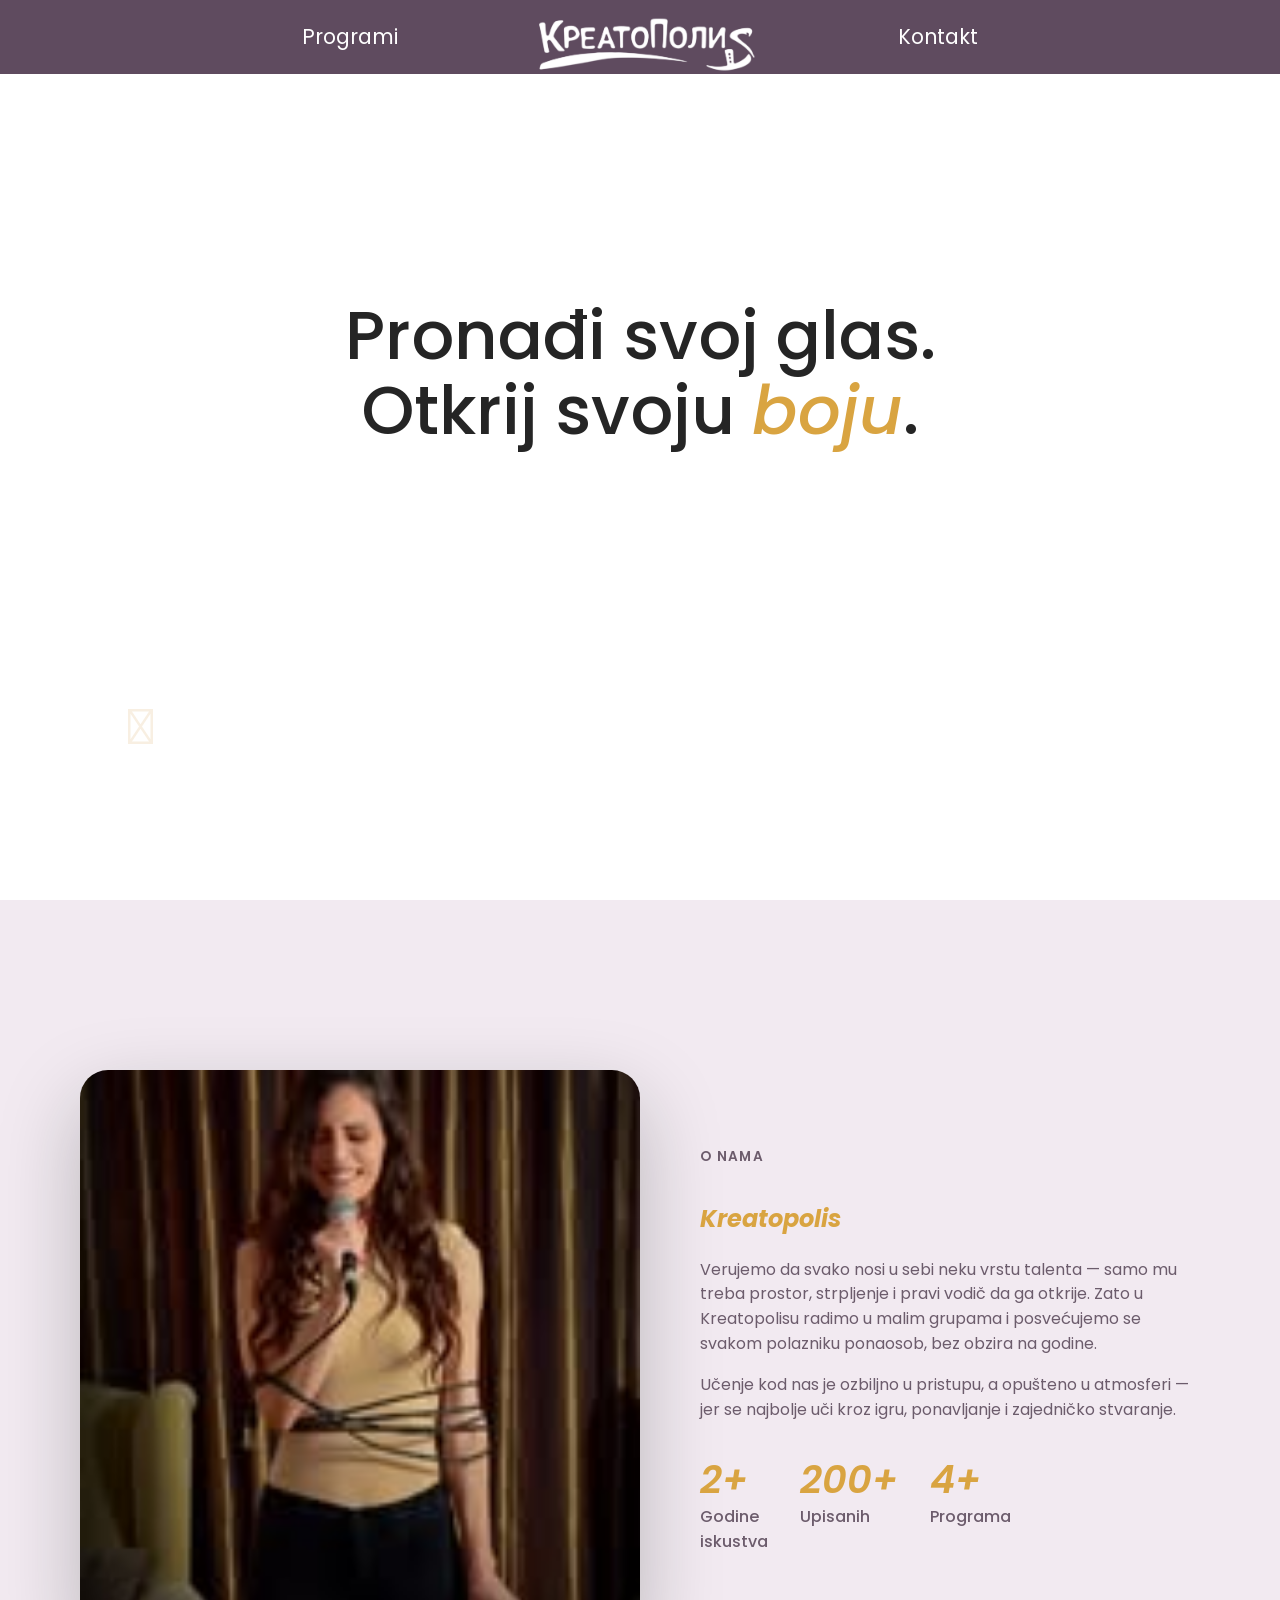
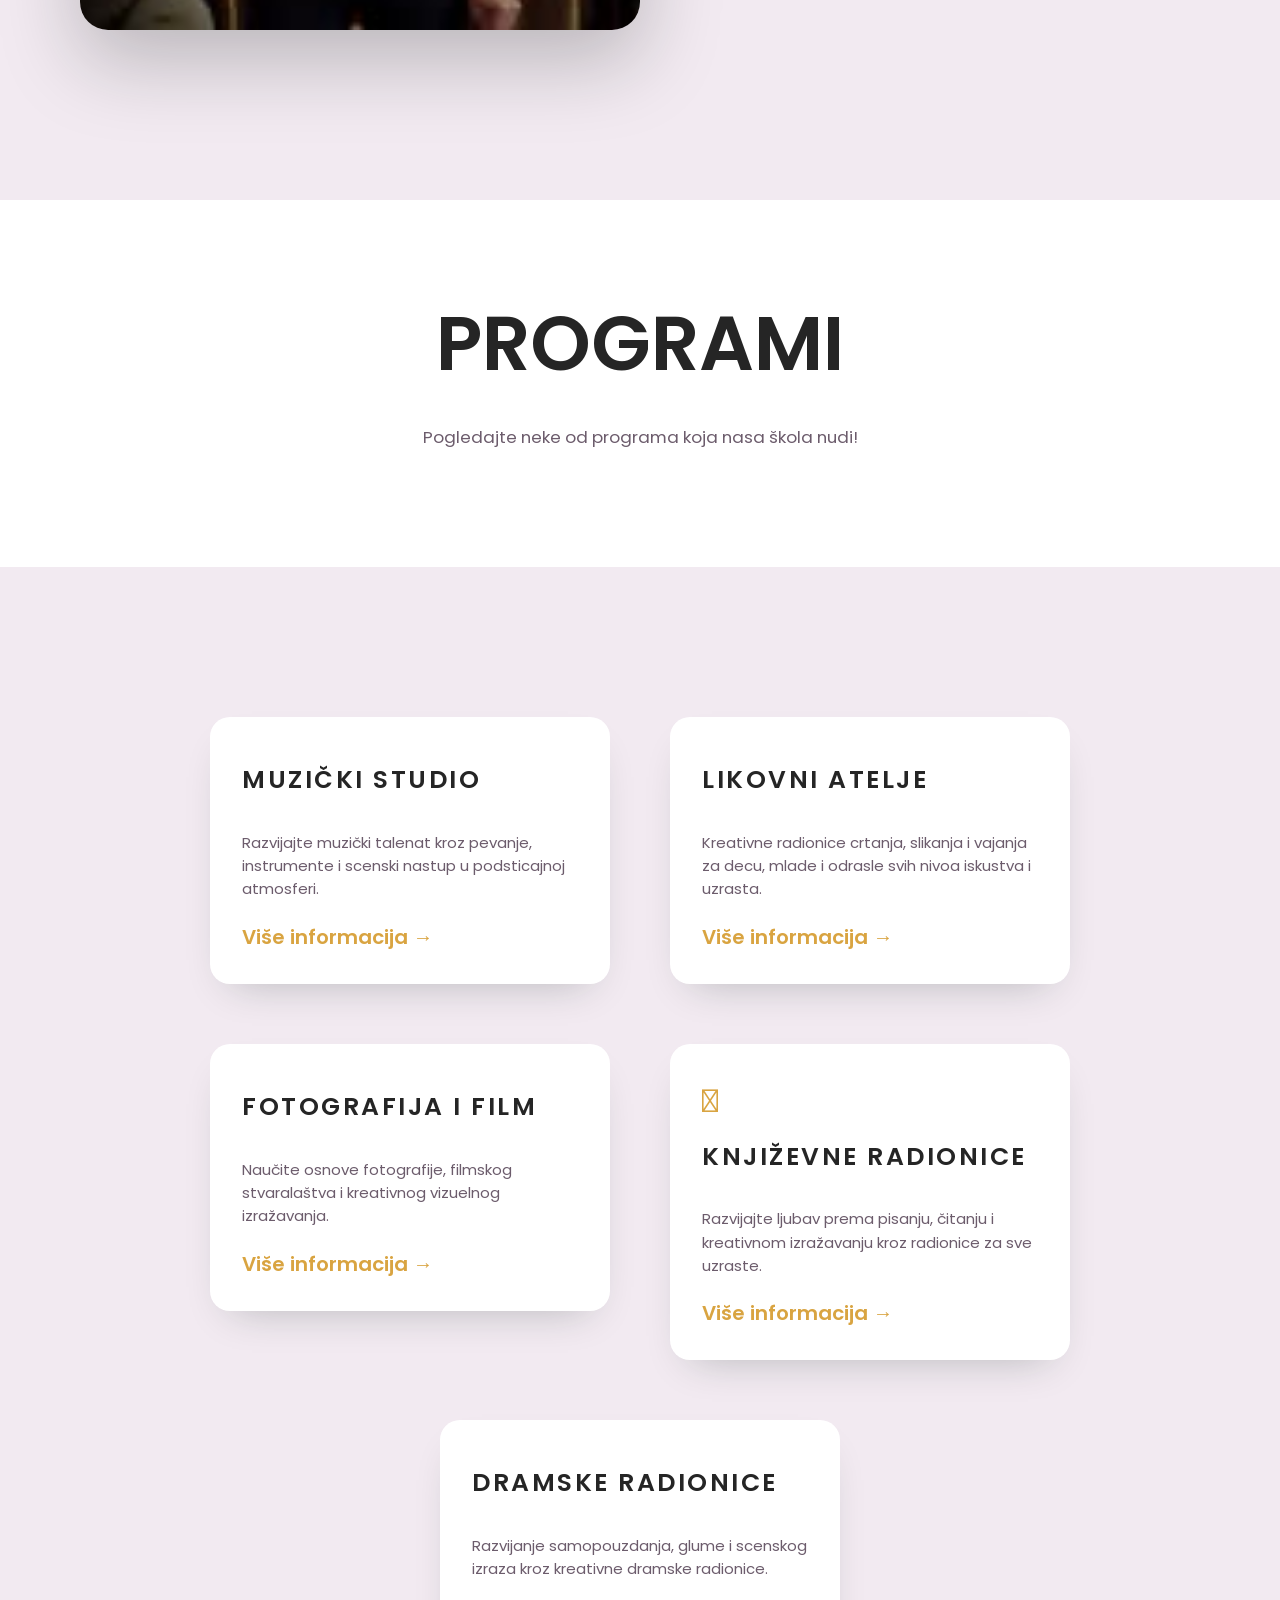
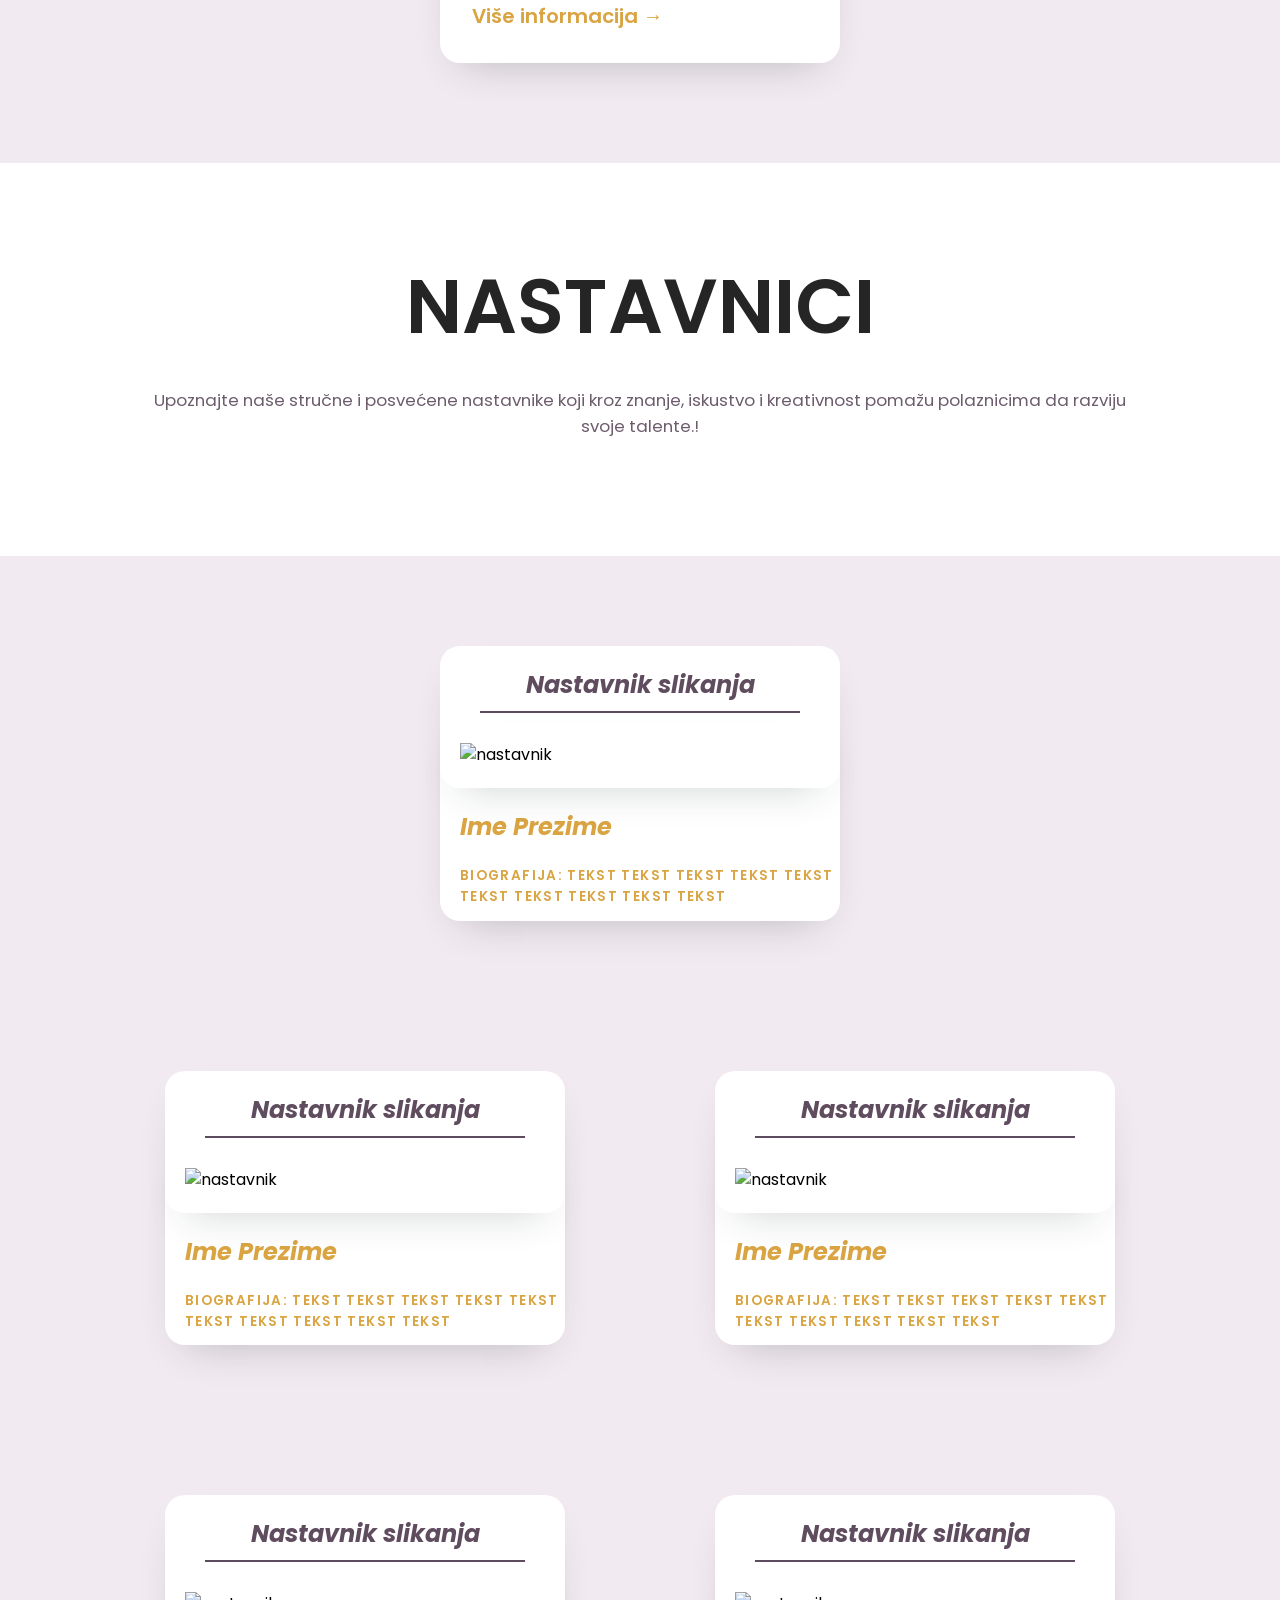
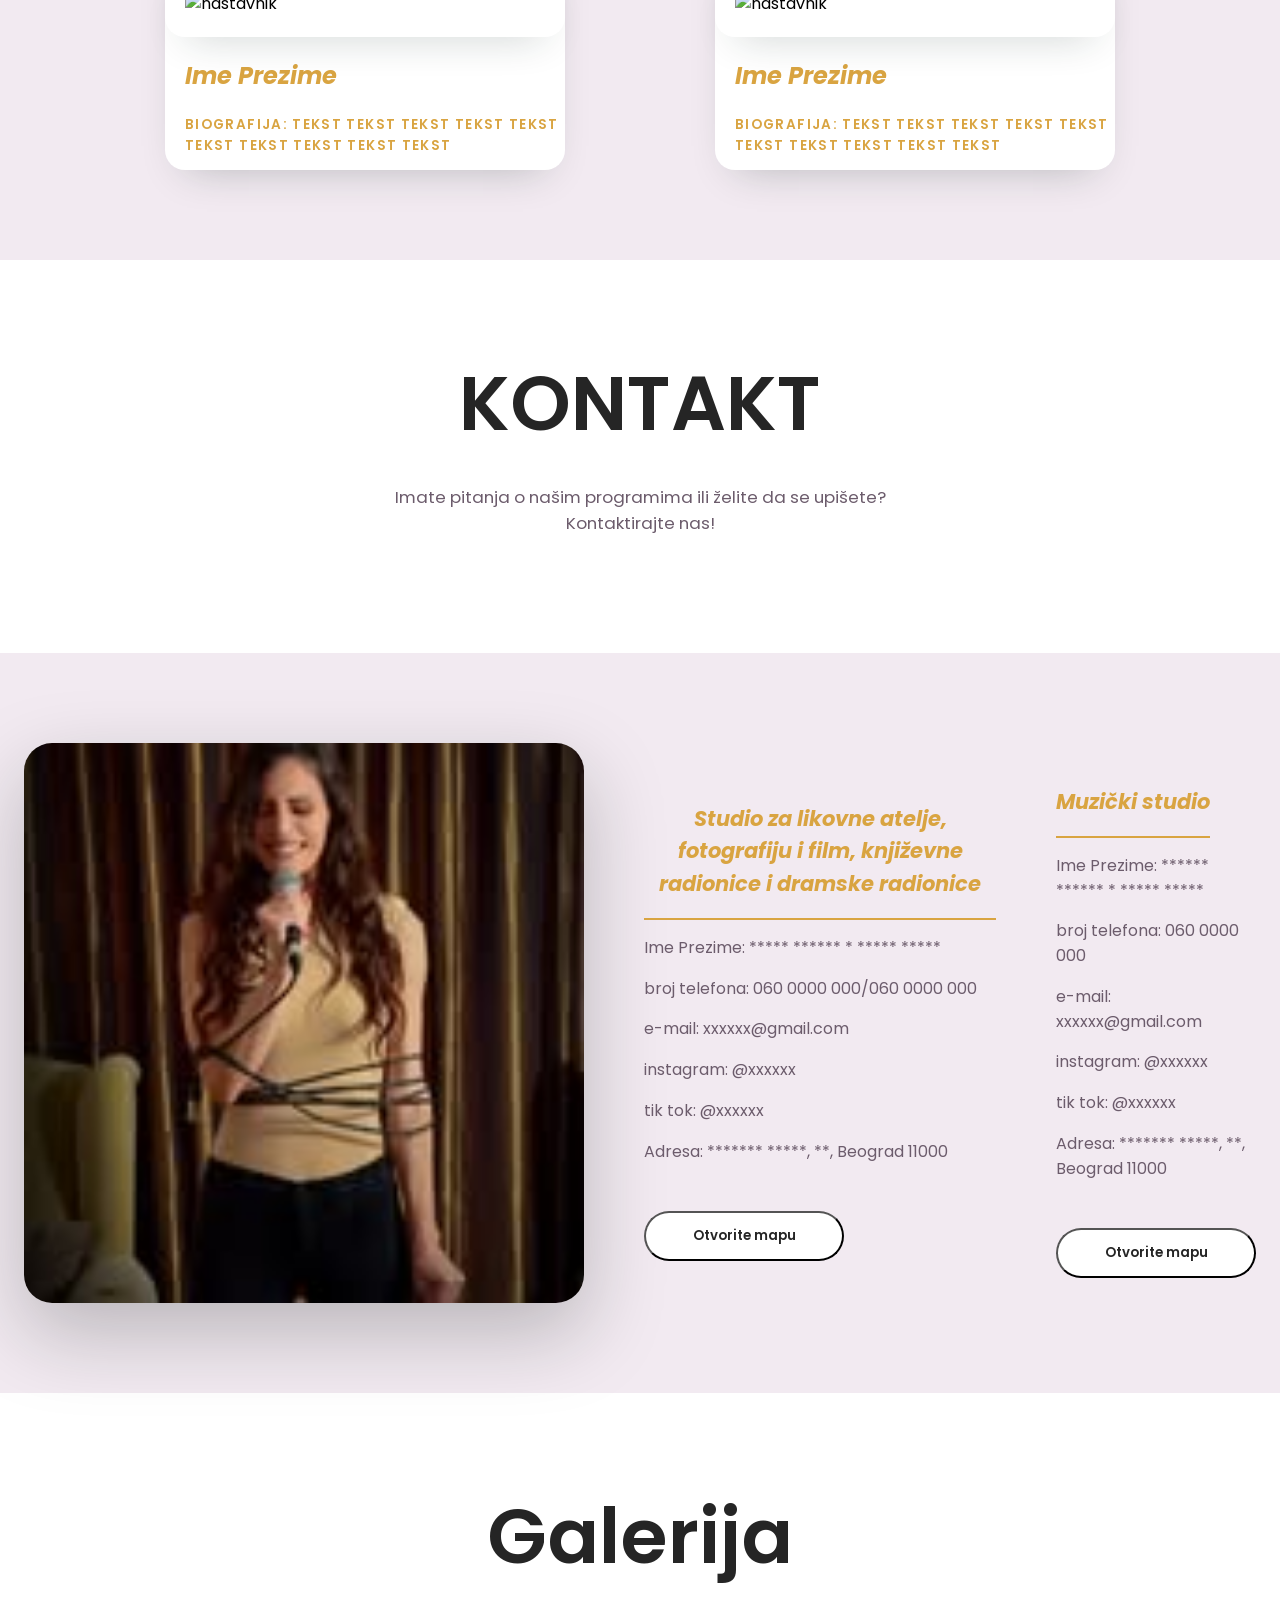
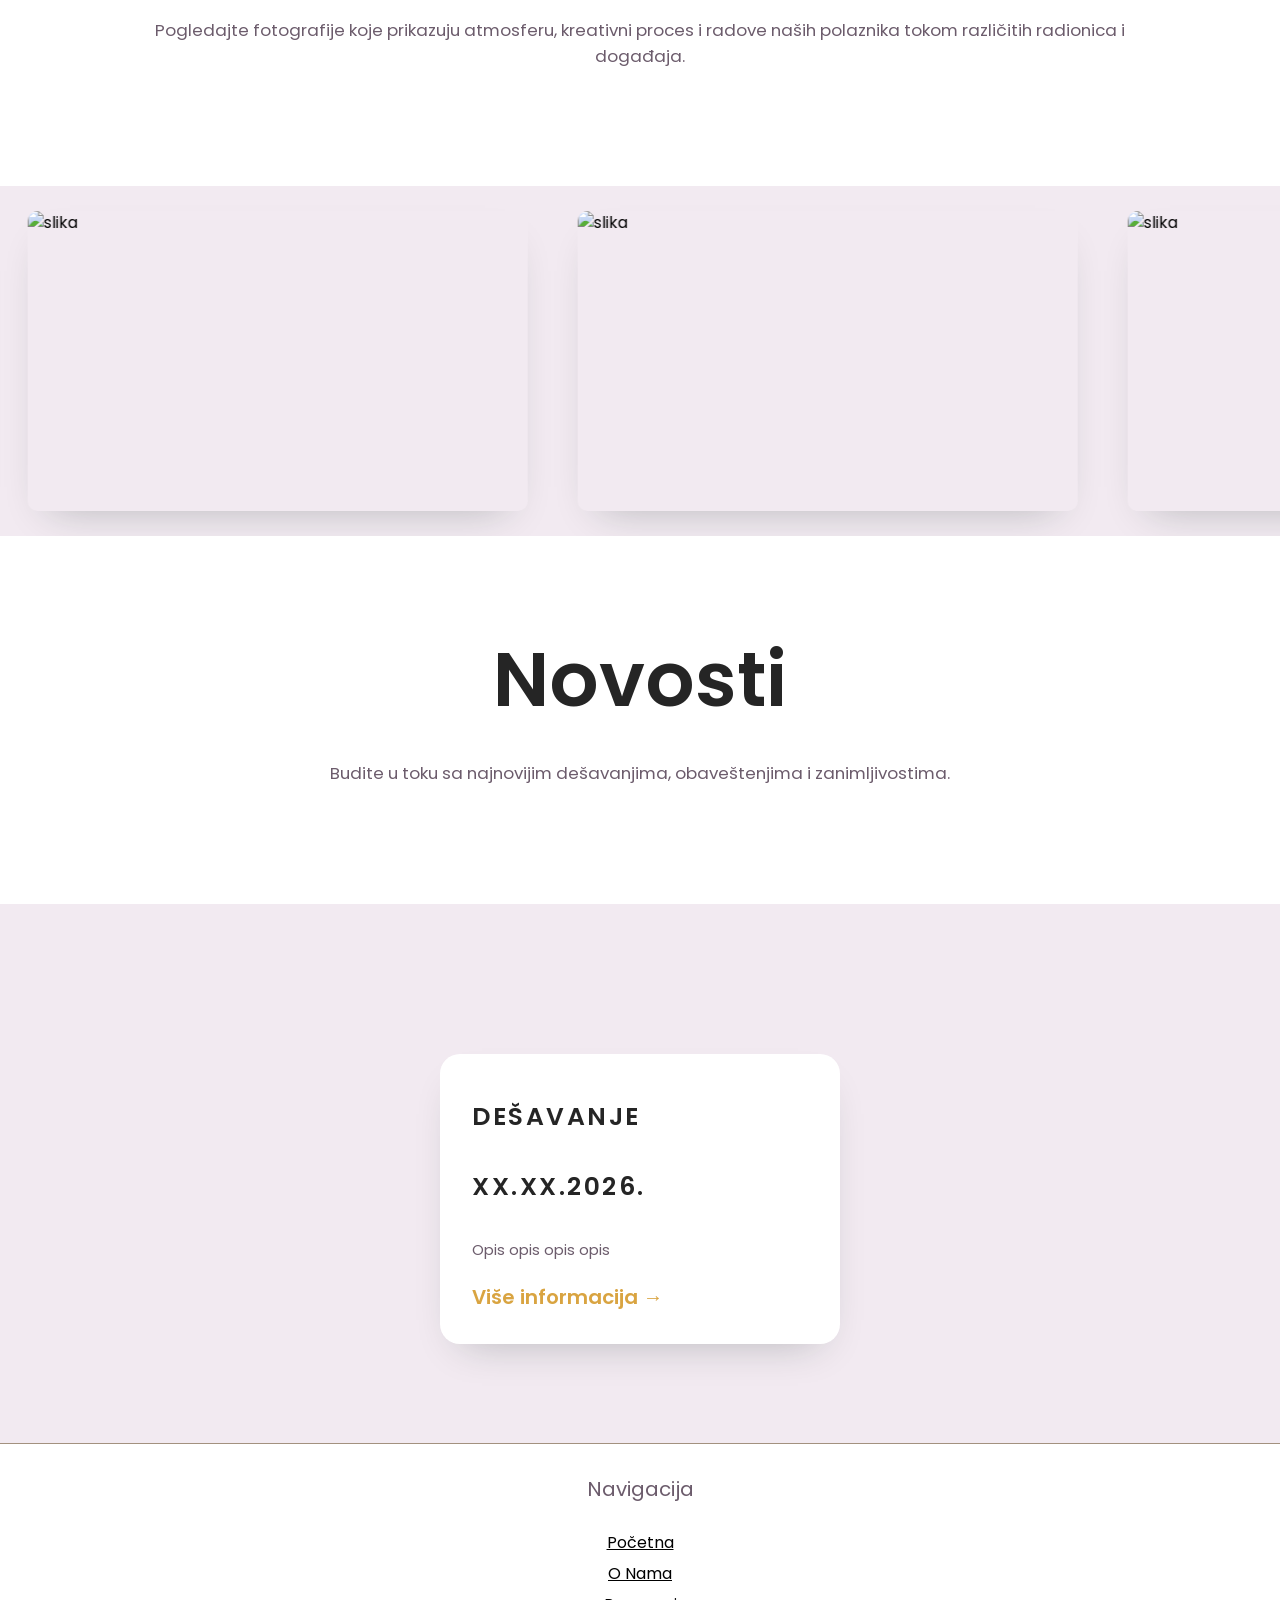
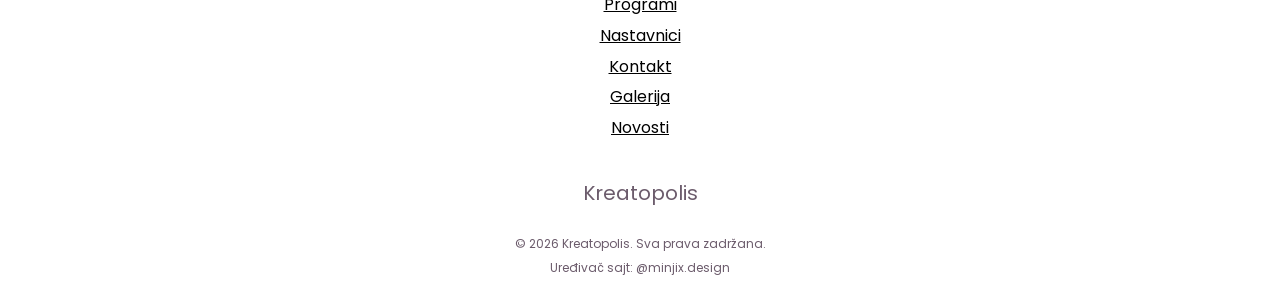
==== index.html @ 3a7465f8 "Svi fajlovi opet dodati jer sajt nije radio text" ====
<!DOCTYPE html>
<html lang="sr">
<head>
    <meta charset="UTF-8">
    <meta name="viewport" content="width=device-width, initial-scale=1.0">
    <title>Kreatopolis - Početna</title>
    <link rel="stylesheet" href="CSS/style.css">
    <meta name="autor" content="Minjix Design">
    <meta name="description" content="Kreatopolis">
    <meta name="keywords" content="Kreatopolis">
    <link rel="icon" href="Images/LogoMini.png">
    <link rel="shortcut icon" href="Images/LogoMini.png">
    <link rel="stylesheet" href="https://cdnjs.cloudflare.com/ajax/libs/font-awesome/4.7.0/css/font-awesome.min.css">
    <script src="https://kit.fontawesome.com/42e9f773f4.js" crossorigin="anonymous"></script>
</head>
<body>
    <nav>
        <a href="#programi" class="AnimatedLinks">Programi</a>
        <a href="#home" class="activelinkindex"><img src="Images/logo1.jpg.png" class="mainimage"></a>
        <a href="#kontakt">Kontakt</a>

    <button class="burger" id="burgerBtn" aria-label="Otvori meni">&#9776;</button>
    </nav>

    <div class="nav-links-mobile" id="navLinks">
    <a href="#home">Početna</a>
    <a href="#ONama">O Nama</a>
    <a href="#programi">Programi</a>
    <a href="#Nastavnici">Nastavnici</a>
    <a href="#kontakt">Kontakt</a>
    <a href="#GalerijaOpis">Galerija</a>
    <a href="#NovostiOpis">Novosti</a>
    </div>

    <!-- Pocetak -->
    <section class="hero" id="home">
        <div class="hero__notes" aria-hidden="true">
            <i class="fa-solid fa-palette note note--1"></i>
            <i class="fas fa-photo-film note note--2"></i>
            <i class="fa-solid fa-microphone note note--3"></i>
            <i class="fa-solid fa-masks-theater note note--4"></i>
        </div>

    <div class="hero__inner">
        <p class="eyebrow reveal">Škola pevanja, muzike i umetnosti</p>
        <h1 class="hero__title reveal">
         Pronađi svoj glas.<br>
        Otkrij svoju <span class="ink">boju</span>.
        </h1>
        <p class="hero__sub reveal">
            Kreatopolis je mesto gde deca i odrasli uče pevanje, gitaru, klavir i crtanje
            u malim grupama, uz mentore koji vole ono što rade.
        </p>
        <div class="hero__actions reveal">
            <a href="#programi" class="btn btn--gold">Pogledaj programe</a>
            <a href="#kontakt" class="btn btn--ghost">Zakaži čas</a>
        </div>
    </div>


    </section>    

    <!-- Sekcija - O NAMA -->
    <section class="banner" id="ONama">
        <div class="introduction">
            <img src="Images/MainSlika.jpg" alt="slika" class="reveal">
            <div class="introduction_Text reveal">
                <p class="LittleText">O Nama</p>
                <span class="ink"><h2>Kreatopolis</h2></span>
                <p>Verujemo da svako nosi u sebi neku vrstu talenta — samo mu treba prostor,
                strpljenje i pravi vodič da ga otkrije. Zato u Kreatopolisu radimo u malim
                grupama i posvećujemo se svakom polazniku ponaosob, bez obzira na godine.</p>
                <p>Učenje kod nas je ozbiljno u pristupu, a opušteno u atmosferi — jer se
                najbolje uči kroz igru, ponavljanje i zajedničko stvaranje.</p>
                <div class="StatHolder">
                    <div class="Stat">
                        <span class="ink" data-count="2"><h1>2+</h1></span>
                        <p>Godine <br> iskustva </p>            
                    </div>
                    <div class="Stat">
                        <span class="ink" data-count="200"><h1>200+</h1></span>
                        <p>Upisanih</p>
                    </div>
                    <div class="Stat">
                        <span class="ink" data-count="4"><h1>4+</h1></span>
                        <p>Programa</p>
                    </div>
                </div>
            </div>
        </div>
    </section>

    <!-- objasnjenje programa-->
    <section class="TextPart" id="programi">
        
        <div class="Texts reveal">
            <h1>PROGRAMI</h1>
            <p class="DarkerText">Pogledajte neke od programa koja nasa škola nudi!</p>
        </div>
     
    </section>

    <!-- Programi -->
    <section class="ProgramiSekcije">

        <div class="box">
        <div class="Sekcija">

            <div class="Program">
                <div>
                    <i class="fa-brands fa-itunes-note ProgramIcon"></i>
                    <p class="LittleText" id="program">Muzički studio</p> 
                    <p class="LittleText" id="LittleTextProgram">Razvijajte muzički talenat kroz pevanje, instrumente i scenski nastup u podsticajnoj atmosferi.</p>
                    <button id="ViseInformacija" class="izrolaj" onclick="izrolaj('podsekcija-1', this)">Više informacija →</button>
                </div>
            </div>

            <div class="Podsekcija" id="podsekcija-1">
                <details>
                    <summary>Pevanje</summary>
                    <p>Rad na disanju, sluhu i scenskom nastupu — od dečjih pesmica do prvog javnog nastupa.</p>
                </details>
                <details>
                    <summary>Scenski pokret</summary>
                    <p>Priprema scenskog nastupa za pevače.</p>
                </details>
                <details>
                    <summary>Klavir</summary>
                    <p>Klasika i savremena muzika, notno čitanje i sviranje po sluhu — u sopstvenom tempu.</p>
                </details>                
                <details>
                    <summary>Gitara</summary>
                    <p>Od prvog akorda do prve pesme koju sviraš napamet — akustična i električna gitara.</p>
                </details>
            </div>
        </div>
        
        <div class="Sekcija">

            <div class="Program">
                <div>
                    <i class="fa-solid fa-palette ProgramIcon"></i>
                    <p class="LittleText" id="program">Likovni atelje</p> 
                    <p class="LittleText" id="LittleTextProgram">Kreativne radionice crtanja, slikanja i vajanja za decu, mlade i odrasle svih nivoa iskustva i uzrasta.</p>
                    <button id="ViseInformacija" class="izrolaj" onclick="izrolaj('podsekcija-2', this)">Više informacija →</button>
                </div>
            </div>

            <div class="Podsekcija" id="podsekcija-2">
                <details>
                    <summary>Deca i mladi</summary>
                    <p>

                        <details>
                            <summary>Biblioteka</summary>
                            <p>Prostor za inspiraciju, istraživanje umetnosti i upoznavanje sa knjigama iz sveta kreativnosti.</p>
                        </details>

                        <details>
                            <summary>Mali atelje RADOZNALOVCI</summary>
                            <p>Prvi susret najmlađih sa bojama, oblicima i različitim likovnim tehnikama kroz igru.</p>
                        </details>

                        <details>
                            <summary>Mali atelje SLIKARI</summary>
                            <p>Razvijanje mašte i likovnog izraza kroz crtanje, slikanje i kreativne projekte.</p>
                        </details>

                        <details>
                            <summary>Likovni atelje za TINEJDŽERE</summary>
                            <p>Naprednije tehnike crtanja i slikanja uz podsticanje ličnog umetničkog izraza.</p>
                        </details>
                    
                        <details>
                            <summary>Pripreme za srednje umetničke škole i fakultete</summary>
                            <p>Stručno vođene pripreme za prijemne ispite uz individualan pristup svakom polazniku.</p>
                        </details>

                    </p>
                </details>

                <details>
                    <summary>Odrasli</summary>
                    <p>

                        <details>
                            <summary>Rekreativno slikanje</summary>
                            <p>Opuštene radionice namenjene svima koji žele da slikaju, istražuju tehnike i uživaju u stvaranju.</p>
                        </details>

                        <details>
                            <summary>Kurs za odrasle</summary>
                            <p>Savladajte osnove ili usavršite postojeće znanje kroz rad sa iskusnim mentorima.</p>
                        </details>
                        
                    </p>
                </details>

                <details>
                    <summary>Format časova</summary>
                    <p>Individualni ili grupni časovi prilagođeni uzrastu i nivou znanja polaznika.</p>
                </details>                

                <details>
                    <summary>Oprema</summary>
                    <p>Sav potreban likovni materijal obezbeđen je tokom radionica, osim ukoliko nije drugačije naznačeno.</p>
                </details>
            </div>
        </div> 
        </div>
    
        <div class="box">    

        <div class="Sekcija">

            <div class="Program">
                <div>
                    <i class="fas fa-photo-film ProgramIcon"></i>
                    <p class="LittleText" id="program">FOTOGRAFIJA I FILM</p> 
                    <p class="LittleText" id="LittleTextProgram">Naučite osnove fotografije, filmskog stvaralaštva i kreativnog vizuelnog izražavanja.</p>
                    <button id="ViseInformacija" class="izrolaj" onclick="izrolaj('podsekcija-3', this)">Više informacija →</button>
                </div>
            </div>

            <div class="Podsekcija" id="podsekcija-3">
                <details>
                    <summary>Studio bebi i porodične fotografije</summary>
                    <p>Profesionalne radionice i upoznavanje sa tehnikama portretne i porodične fotografije.</p>
                </details>

                <details>
                    <summary>Stop-motion animacija za decu</summary>
                    <p>Deca kroz igru stvaraju svoje prve animirane filmove koristeći figurice, crteže i maštu.</p>
                </details>

                <details>
                    <summary>Škola filma za srednjoškolce</summary>
                    <p>Upoznajte proces nastanka filma – od ideje i scenarija do snimanja i montaže.</p>
                </details>

            </div>
        </div>   

        <div class="Sekcija">

            <div class="Program">
                <div>
                    <i class="fas fa-book ProgramIcon"></i>
                    <p class="LittleText" id="program">KNJIŽEVNE RADIONICE</p> 
                    <p class="LittleText" id="LittleTextProgram">Razvijajte ljubav prema pisanju, čitanju i kreativnom izražavanju kroz radionice za sve uzraste.</p>
                    <button id="ViseInformacija" class="izrolaj" onclick="izrolaj('podsekcija-4', this)">Više informacija →</button>
                </div>
            </div>

            <div class="Podsekcija" id="podsekcija-4">
                <details>
                    <summary>Individualni časovi kreativnog pisanja</summary>
                    <p>Razvijanje stila, mašte i tehnike pisanja kroz individualni rad sa mentorom.</p>
                </details>

                <details>
                    <summary>Kockorama - čitalačke radionice za decu</summary>
                    <p>Kroz zanimljive priče i razgovor podstičemo ljubav prema knjigama, maštu i kritičko razmišljanje.</p>
                </details>
            </div>
        </div> 
        
        <div class="Sekcija">

            <div class="Program">
                <div>
                    <i class="fa-solid fa-masks-theater ProgramIcon"></i>
                    <p class="LittleText" id="program">DRAMSKE RADIONICE</p> 
                    <p class="LittleText" id="LittleTextProgram">Razvijanje samopouzdanja, glume i scenskog izraza kroz kreativne dramske radionice.</p>
                    <button id="ViseInformacija" class="izrolaj" onclick="izrolaj('podsekcija-5', this)">Više informacija →</button>
                </div>
            </div>

            <div class="Podsekcija" id="podsekcija-5">
                <details>
                    <summary>Gluma i scenski nastup</summary>
                    <p>Kroz vežbe improvizacije, govor, pokret i rad na ulogama polaznici razvijaju samopouzdanje, kreativnost i ljubav prema pozorištu.</p>
                </details>
            </div>
        </div>

        </div>

    </section>

    <!-- Pasus Nastavnici -->
    <section class="TextPart" id="Nastavnici">
        
        <div class="Texts reveal">
            <h1>NASTAVNICI</h1>
            <p class="DarkerText">Upoznajte naše stručne i posvećene nastavnike koji kroz znanje, iskustvo i kreativnost pomažu polaznicima da razviju svoje talente.!</p>
        </div>
     
    </section>
    
    <!-- Lista Nastavnika -->
    <section class="Nastavnici" id="ONama">
        <div class="MainNastavnici">

            <div class="Box_Nastavnici">
                
                <div class="Nastavnik">
                    <span class="ink"><h2 id="ZanimanjeNastavnika">Nastavnik slikanja</h2></span>
                    <img src="https://static.vecteezy.com/system/resources/previews/026/625/600/non_2x/person-icon-symbol-design-illustration-vector.jpg" alt="nastavnik" class="NastavnikIMG">
                    <span class="ink"><h2>Ime Prezime</h2></span>
                    <p class="LittleText">Biografija: tekst tekst tekst tekst tekst tekst tekst tekst tekst tekst</p>
                </div>
            </div>

            <div class="Box_Nastavnici">
                <div class="Nastavnik">
                    <span class="ink"><h2 id="ZanimanjeNastavnika">Nastavnik slikanja</h2></span>
                    <img src="https://static.vecteezy.com/system/resources/previews/026/625/600/non_2x/person-icon-symbol-design-illustration-vector.jpg" alt="nastavnik" class="NastavnikIMG">
                    <span class="ink"><h2>Ime Prezime</h2></span>
                    <p class="LittleText">Biografija: tekst tekst tekst tekst tekst tekst tekst tekst tekst tekst</p>
                </div>

                <div class="Nastavnik">
                    <span class="ink"><h2 id="ZanimanjeNastavnika">Nastavnik slikanja</h2></span>
                    <img src="https://static.vecteezy.com/system/resources/previews/026/625/600/non_2x/person-icon-symbol-design-illustration-vector.jpg" alt="nastavnik" class="NastavnikIMG">
                    <span class="ink"><h2>Ime Prezime</h2></span>
                    <p class="LittleText">Biografija: tekst tekst tekst tekst tekst tekst tekst tekst tekst tekst</p>
                </div>
            </div>

            <div class="Box_Nastavnici">
                <div class="Nastavnik">
                <span class="ink"><h2 id="ZanimanjeNastavnika">Nastavnik slikanja</h2></span>
                <img src="https://static.vecteezy.com/system/resources/previews/026/625/600/non_2x/person-icon-symbol-design-illustration-vector.jpg" alt="nastavnik" class="NastavnikIMG">
                <span class="ink"><h2>Ime Prezime</h2></span>
                <p class="LittleText">Biografija: tekst tekst tekst tekst tekst tekst tekst tekst tekst tekst</p>
                </div>

                <div class="Nastavnik">
                <span class="ink"><h2 id="ZanimanjeNastavnika">Nastavnik slikanja</h2></span>
                <img src="https://static.vecteezy.com/system/resources/previews/026/625/600/non_2x/person-icon-symbol-design-illustration-vector.jpg" alt="nastavnik" class="NastavnikIMG">
                <span class="ink"><h2>Ime Prezime</h2></span>
                <p class="LittleText">Biografija: tekst tekst tekst tekst tekst tekst tekst tekst tekst tekst</p>
                </div>
            </div>


        </div>


    </section>
    
    <!-- Pasus Kontakt -->
    <section class="TextPart" id="kontakt">
        
        <div class="Texts reveal">
            <h1>KONTAKT</h1>
            <p class="DarkerText">Imate pitanja o našim programima ili želite da se upišete?<br> Kontaktirajte nas!</p>
        </div>
     
    </section>

    <!-- Kontakt Informacije -->
    <section class="banner" id="BannerKontakt">
        <div class="introduction">
            <img src="Images/MainSlika.jpg" alt="slika" class="reveal">
            <div class="introduction_Text reveal">
                <span class="ink2"><h2>Studio za likovne atelje, fotografiju i film, književne radionice i dramske radionice</h2></span>
                <p>Ime Prezime: ***** ****** * ***** *****</p>
                <p>broj telefona: 060 0000 000/060 0000 000</p>
                <p>e-mail: xxxxxx@gmail.com</p>
                <p>instagram: @xxxxxx</p>
                <p>tik tok: @xxxxxx</p>
                <p>Adresa: ******* *****, **, Beograd 11000</p>
                <button id="MapButton"><a href="https://maps.app.goo.gl/iFBnrJBkUir6PzRH7">Otvorite mapu</a></button>
            </div>
            <div class="introduction_Text reveal">
                <span class="ink2"><h2>Muzički studio</h2></span>
                <p>Ime Prezime: ****** ****** * ***** *****</p>
                <p>broj telefona: 060 0000 000</p>
                <p>e-mail: xxxxxx@gmail.com</p>
                <p>instagram: @xxxxxx</p>
                <p>tik tok: @xxxxxx</p>
                <p>Adresa: ******* *****, **, Beograd 11000</p>
                <button id="MapButton"><a href="https://maps.app.goo.gl/iFBnrJBkUir6PzRH7">Otvorite mapu</a></button>
            </div>
        </div>
    </section>

    <!-- Pasus Galerija -->
    <section class="TextPart" id="GalerijaOpis">
        
        <div class="Texts reveal">
            <h1>Galerija</h1>
            <p class="DarkerText">Pogledajte fotografije koje prikazuju atmosferu, kreativni proces i radove naših polaznika tokom različitih radionica i događaja.</p>
        </div>
     
    </section>

    <!-- Galerija -->
    <section class="Galerija">

        <div class="MainCarousel">
            <img src="https://as2.ftcdn.net/v2/jpg/01/07/82/55/1000_F_107825577_lYRRtJEDqwuvFoKxBxdmyqIeGYgxDBCo.jpg" alt="slika" class="GalerijaSlika">
            <img src="https://as2.ftcdn.net/v2/jpg/01/07/82/55/1000_F_107825577_lYRRtJEDqwuvFoKxBxdmyqIeGYgxDBCo.jpg" alt="slika" class="GalerijaSlika">
            <img src="https://as2.ftcdn.net/v2/jpg/01/07/82/55/1000_F_107825577_lYRRtJEDqwuvFoKxBxdmyqIeGYgxDBCo.jpg" alt="slika" class="GalerijaSlika">
            <img src="https://as2.ftcdn.net/v2/jpg/01/07/82/55/1000_F_107825577_lYRRtJEDqwuvFoKxBxdmyqIeGYgxDBCo.jpg" alt="slika" class="GalerijaSlika">
            <img src="https://as2.ftcdn.net/v2/jpg/01/07/82/55/1000_F_107825577_lYRRtJEDqwuvFoKxBxdmyqIeGYgxDBCo.jpg" alt="slika" class="GalerijaSlika">
            <img src="https://as2.ftcdn.net/v2/jpg/01/07/82/55/1000_F_107825577_lYRRtJEDqwuvFoKxBxdmyqIeGYgxDBCo.jpg" alt="slika" class="GalerijaSlika">
            <img src="https://as2.ftcdn.net/v2/jpg/01/07/82/55/1000_F_107825577_lYRRtJEDqwuvFoKxBxdmyqIeGYgxDBCo.jpg" alt="slika" class="GalerijaSlika">
            <img src="https://as2.ftcdn.net/v2/jpg/01/07/82/55/1000_F_107825577_lYRRtJEDqwuvFoKxBxdmyqIeGYgxDBCo.jpg" alt="slika" class="GalerijaSlika">
        </div>

    </section>

    <!-- Pasus Novosti -->
    <section class="TextPart" id="NovostiOpis">
        
        <div class="Texts reveal">
            <h1>Novosti</h1>
            <p class="DarkerText">Budite u toku sa najnovijim dešavanjima, obaveštenjima i zanimljivostima.</p>
        </div>
     
    </section>

    <!-- Novosti -->
    <section class="Novosti">

        <div class="DivNovosti">
            <div class="Sekcija">

            <div class="Program">
                <div>
                    <i class="fas fa-newspaper ProgramIcon"></i>
                    <p class="LittleText" id="program">Dešavanje</p> 
                    <p class="LittleText" id="program">xx.xx.2026.</p> 
                    <p class="LittleText" id="LittleTextProgram">Opis opis opis opis</p>
                    <button id="ViseInformacija" class="izrolaj" onclick="izrolaj('novosti-1', this)">Više informacija →</button>
                </div>
            </div>

            <div class="Podsekcija" id="novosti-1">

                <details>
                    <summary>O Dešavanju</summary>
                    <p>Opis opis opis opis Opis opis opis opis Opis opis opis opis
                        Opis opis opis opis Opis opis opis opis Opis opis opis opis
                        Opis opis opis opis Opis opis opis opis Opis opis opis opis
                        Opis opis opis opis Opis opis opis opis Opis opis opis opis
                        Opis opis opis opis Opis opis opis opis Opis opis opis opis
                        Opis opis opis opis Opis opis opis opis Opis opis opis opis
                        Opis opis opis opis Opis opis opis opis Opis opis opis opis
                        Opis opis opis opis Opis opis opis opis Opis opis opis opis
                        Opis opis opis opis Opis opis opis opis Opis opis opis opis
                        Opis opis opis opis Opis opis opis opis Opis opis opis opis
                    </p>
                </details>

                <details>
                    <summary>Lokacija</summary>
                    <p>******* *****, **, Beograd 11000</p>
                </details>

                <details>
                    <summary>Vreme</summary>
                    <p>Dogadjaj se održava xx.xx.2026. u xx:xx časova.</p>
                </details>

            </div>
        </div>   
        </div>

    </section>

    
    <script src="JS/script.js"></script>
</body>

<footer>
    <p class="FooterText">Navigacija</p>
    <a href="#home">Početna</a>
    <a href="#ONama">O Nama</a>
    <a href="#programi">Programi</a>
    <a href="#Nastavnici">Nastavnici</a>
    <a href="#kontakt">Kontakt</a>
    <a href="#GalerijaOpis">Galerija</a>
    <a href="#NovostiOpis">Novosti</a>
    <br>
    <p class="FooterText">Kreatopolis</p>
    <p class="FooterTextDark">© 2026 Kreatopolis. Sva prava zadržana.</p>
    <p class="FooterTextDark">Uređivač sajt: @minjix.design</p>
</footer>

</html>
---- CSS/style.css ----
@import url('https://fonts.googleapis.com/css2?family=Fraunces:ital,opsz,wght@0,9..144,400;0,9..144,500;0,9..144,600;0,9..144,700;1,9..144,500&family=Outfit:wght@300;400;500;600;700&display=swap');
@import url('https://fonts.googleapis.com/css2?family=Poppins:ital,wght@0,100;0,200;0,300;0,400;0,500;0,600;0,700;0,800;0,900;1,100;1,200;1,300;1,400;1,500;1,600;1,700;1,800;1,900&display=swap');
@import url('https://fonts.googleapis.com/css2?family=Playfair+Display:ital,wght@0,400..900;1,400..900&display=swap');
@import url('https://fonts.googleapis.com/css2?family=Noto+Sans+TC:wght@100..900&display=swap');
:root{
    --PrimaryColor: #ffffff;
    --SecondaryColor: rgba(224, 206, 222, 0.425);
    --HighlightColor: #D9A441;
    --BorderColor: #A3917F;
    --TextColor1: #6c5c6c;
    --NavColor:rgba(43, 17, 43, 0.753);
    --NavColorAlphaFull:rgba(43, 17, 43, 1);
    --font-display: "Poppins", serif;
    --font-body: "Poppins", serif;

    --MiniText: 12px;
    --MildText: 20px;
    --MidiText: 25px;
    --BigText: 45px;
    --XLText: 75px;
    --XXLText: 100px;

    --ease: cubic-bezier(.22,.9,.3,1);

    /* how tall the fixed nav is at rest — used for scroll offsets */
    --nav-height: 75px;
}

*{ box-sizing: border-box; }

html{
    scroll-behavior: smooth;
}

body{
    margin:0;
    background-color: var(--PrimaryColor);
    font-family: var(--font-body);
    font-style: normal;
    color: black;
    overflow-x: hidden;
    overflow-wrap: break-word;
    white-space: normal;
    line-height: 1.55;
}

h1{
    font-family: var(--font-display);
    font-weight: 600;
    line-height: 1.12;
    margin: 0;
    color: rgb(37, 37, 37);
}

p{ margin: 0 0 1em; }

a{ color: inherit; }

/* every section anchor gets breathing room above it so the fixed nav
   never clips the top of the content when jumping to it */
section[id]{
    scroll-margin-top: var(--nav-height);
}

/* =========================
   REVEAL ON SCROLL
   ========================= */
.reveal{
    opacity: 0;
    transform: translateY(26px);
    transition: opacity .8s var(--ease), transform .8s var(--ease);
}
.reveal.visible{
    opacity: 1;
    transform: translateY(0);
}
@media (prefers-reduced-motion: reduce){
    .reveal{ opacity: 1; transform: none; transition: none; }
}

/* =========================
   NAV (original structure, tuned so it never clips or overlaps)
   ========================= */
nav {
    position: fixed;
    top: 0;
    left: 0;
    width: 100%;

    display: flex;
    align-items: center;
    justify-content: center;

    background: var(--NavColor);
    backdrop-filter: blur(18px);
    -webkit-backdrop-filter: blur(18px);

    padding: 10px clamp(16px, 4vw, 40px);
    height: var(--nav-height);
    gap: clamp(28px, 8vw, 160px);
    border-bottom: 1px solid var(--PrimaryColor);

    z-index: 1000;
    transition: background .3s ease, box-shadow .3s ease;
}

nav.is-scrolled{
    background: rgba(20,43,38,.94);
    box-shadow: 0 12px 30px -18px rgba(0,0,0,.6);
}

nav h1{
    color: var(--PrimaryColor);
    font-size: clamp(1.5rem, 3vw, var(--BigText));
    white-space: nowrap;
}

nav a{
    position: relative;
    padding: 10px 4px;
    text-decoration: none;
    color: var(--PrimaryColor);
    font-size: clamp(1rem, 1.6vw, var(--MidiText));
    white-space: nowrap;
}

nav a:hover {
  color: var(--PrimaryColor);
}

nav a:not(.activelinkindex):before {
  content: "";
  position: absolute;
  display: block;
  width: 100%;
  height: 2px;
  bottom: 4px;
  left: 0;
  background-color: var(--HighlightColor);
  transform: scaleX(0);
  transform-origin: top left;
  transition: transform 0.3s ease;
}

nav a:hover::before {
  transform: scaleX(1);
}

/* =========================
   HERO
   ========================= */

.hero{
  position:relative;
  min-height: 100svh;
  display:flex;
  align-items:center;
  background-color: var(--PrimaryColor);
  overflow:hidden;
  padding: calc(var(--nav-height) + 60px) 24px 100px;
}

.hero__notes{
  position:absolute;
  inset:0;
  pointer-events:none;
  color: rgba(217,167,92,.18);
}

.note{
  position:absolute;
  font-size: 70px;
  line-height: 1;
}

.note--1{
  top: 25%;
  left: 8%;
  animation: float 7s ease-in-out infinite;
  font-size: 50px;
}

.note--2{
  top: 90%;
  left: 80%;
  font-size: 50px;
  animation: float 9s ease-in-out infinite reverse;
}

.note--3{
  top: 78%;
  left: 10%;
  font-size: 50px;
  animation: float 8s ease-in-out infinite;
  animation-delay: 1.2s;
}

.note--4{
  top: 25%;
  left: 78%;
  font-size: 55px;
  animation: float 10s ease-in-out infinite;
  animation-delay: 0.6s;
}

@keyframes float{
  0%,100%{ transform: translateY(0) rotate(0deg); }
  50%{ transform: translateY(-22px) rotate(6deg); }
}

@media (max-width: 1100px){
    .note--4{
        top:15%
    }
}

.hero__inner{
  position:relative;
  max-width: 760px;
  margin: 0 auto;
  text-align:center;
}

.hero__title{
  color: rgb(37, 37, 37);
  font-size: clamp(2.2rem, 6vw, 4.2rem);
  font-weight:500;
  margin-bottom: .6em;
}

.hero__sub{
  color: black;
  font-size: clamp(1rem, 2vw, 1.15rem);
  max-width: 540px;
  margin: 0 auto 2.2rem;
}

.hero__actions{
  display:flex;
  gap: 1rem;
  justify-content:center;
  flex-wrap:wrap;
}

.wave-divider{
  position:absolute;
  bottom:-2px;
  left:0;
  width:100%;
  height: 90px;
}

.wave-divider path{
    fill:var(--PrimaryColor);
}


@media (max-width:1100px){
    .wave-divider path{
        fill:var(--SecondaryColor);
    }
}

.eyebrow{
  font-family: var(--font-body);
  text-transform: uppercase;
  letter-spacing: .12em;
  font-size: .8rem;
  font-weight: 600;
  color: var(--HighlightColor);
  margin-bottom: .8em;
}

.ink{
  font-style: italic;
  color: var(--HighlightColor);
}

.ink2{
  font-style: italic;
  font-size: 14px;
  text-align: center;
  margin-bottom: 16px;
  color: var(--HighlightColor);
  border-bottom: 2px solid var(--HighlightColor);
}

/* =========================
   BUTTONS
   ========================= */
.btn{
  display: inline-flex;
  align-items: center;
  justify-content: center;
  text-decoration: none;
  font-family: var(--font-body);
  font-weight: 600;
  border-radius: 999px;
  padding: 12px 28px;
  transition: transform .25s var(--ease), background .25s ease, color .25s ease, border-color .25s ease;
}

.btn--gold{
  color: var(--PrimaryColor);
  background: var(--HighlightColor);
  border: 2px solid var(--HighlightColor);
}
.btn--gold:hover{
  background: var(--BorderColor);
  border-color: var(--BorderColor);
  transform: translateY(-2px);
}


.btn--ghost{
  color: var(--HighlightColor);
  background: transparent;
  border: 4px solid var(--HighlightColor);
}
.btn--ghost:hover{
  border-color: var(--BorderColor);
  color: var(--BorderColor);
  transform: translateY(-2px);
}

/* =========================
   TEXT / DIVIDER SECTIONS
   ========================= */
.TextPart {
    min-height: 26vh;
    display: flex;
    flex-direction: column;
    justify-content: center;
    align-items: center;
    padding: 100px 24px 100px;
    background-color: var(--PrimaryColor);
    color: var(--PrimaryColor);
    background-image: linear-gradient(180deg, var(--PrimaryColor), var(--PrimaryColor) 70%, var(--PrimaryColor) 100%);
}

.Texts {
    display: flex;
    flex-direction: column;
    justify-content: center;
    width: min(1000px, 90%);
    text-align: center;
}

.Texts h1{
    font-size: clamp(2.2rem, 6vw, var(--XXLText));
    color: rgb(37,37,37);
    margin-bottom: .5em;
    overflow-wrap: break-word;
    white-space: normal;
}

.DarkerText{
    color: var(--TextColor1);
    font-size: 1.05rem;
}

/* =========================
   BANNER / O NAMA / KONTAKT
   ========================= */
.banner{
    min-height: 100svh;
    display: flex;
    justify-content: center;
    align-items: center;
    padding: 90px 24px;
    background-color: var(--SecondaryColor);
}



#BannerKontakt{
    min-height: 80vh;
    background-color: var(--SecondaryColor);
    border-top: none;
    border-bottom: none;
}

.Nastavnici{
    min-height: 100svh;
    display: flex;
    justify-content: center;
    align-items: center;
    padding: 90px 24px;
    background-color: var(--SecondaryColor);
}

.introduction{
    display: flex;
    flex-direction: row;
    align-items: none;
    gap: 60px;
    justify-content: center;
    width: 100%;
}

.introduction img{
    width: 100%;
    max-width: 560px;
    aspect-ratio: 1 / 1;
    height: auto;
    object-fit: cover;
    border-radius: 28px;
    box-shadow: 0 30px 80px rgba(20,27,23,.25);
    flex-shrink: 0;
}



@media (max-width:1100px){
    .introduction img{
        width: 100vw;
        height: 400px;
        border-radius: 0px;
        margin-top: -90px;
        box-shadow: none;
        
    }
    .ONamaDivider{
        fill: var(--SecondaryColor);
    }
}

.LittleText{
    color: var(--HighlightColor);
    font-style: normal;
    text-transform: uppercase;
    letter-spacing: .1em;
    font-weight: 600;
    font-size: .85rem;
}

.introduction_Text{
    max-width: 500px;
    display: flex;
    flex-direction: column;
    align-items: flex-start;
    justify-content: center;
    overflow-wrap: break-word;
    white-space: normal;
}

.introduction_Text h1{
    font-size: clamp(1.9rem, 4vw, 2.6rem);
    margin-bottom: .5em;
    color: var(--PrimaryColor);
}

.introduction_Text p{
    color: var(--TextColor1);
}

.StatHolder{
    display: flex;
    flex-direction: row;
    gap: 32px;
    margin-top: 1.2rem;
    flex-wrap: wrap;
}

.Stat{
    display: flex;
    flex-direction: column;
}
.Stat h1{
    margin-bottom: -6px;
    font-size: 2.4rem;
    color: var(--HighlightColor);
}
.Stat p{
    font-family: var(--font-body);
    font-style: normal;
    font-weight: 500;
    color: var(--TextColor1);
    margin: 0;
    margin-top: 10px;
}

#MapButton{
    margin-top: 30px;
    background-color: var(--PrimaryColor);
    border-radius: 999px;
    width: 200px;
    height: 50px;
    justify-self: center;
    transition: background .25s ease, transform .25s var(--ease);
}

#MapButton a{
    display: flex;
    align-items: center;
    justify-content: center;
    width: 100%;
    height: 100%;
    text-decoration: none;
    color: rgb(37, 37, 37);
    font-family: var(--font-body);
    font-weight: 600;
}

#MapButton:hover{
    background-color: var(--HighlightColor);
    transform: translateY(-2px);
}

@media (max-width: 1100px){
    .introduction{
        flex-direction: column;
        text-align: center;
        align-items: center;
    }
    .introduction_Text{
        align-items: center;
        max-width: 90vw;
    }
    .StatHolder{
        justify-content: center;
        text-align: center;
    }
    .TextPart{
        padding: 80px 24px 60px;
    }
}

/* =========================
   FOOTER
   ========================= */
footer{
    display: flex;
    flex-direction: column;
    justify-content: center;
    align-items: center;
    gap: 6px;
    padding: 30px 24px 24px;
    margin-top: 0;
    border-top: 1px solid var(--BorderColor);
    background-color: var(--PrimaryColor);
    text-align: center;
}

.FooterText{
    font-family: var(--font-display);
    color: var(--TextColor1);
    font-size: var(--MildText);
}
.FooterTextDark{
    color: var(--TextColor1);
    font-size: var(--MiniText);
    margin: 0;
}

/* =========================
   BURGER / MOBILE NAV
   ========================= */
.burger {
    display: none;
    background: none;
    border: none;
    font-size: 30px;
    line-height: 1;
    cursor: pointer;
    color: var(--PrimaryColor);
    margin: 0;
    padding: 0;
    width: auto;
    height: auto;
    border-radius: 0;
}

.nav-links-mobile {
    display: none;
    flex-direction: column;
    position: fixed;
    top: var(--nav-height);
    left: 0;
    width: 100%;
    background-color: var(--NavColor);
    border-bottom: 1px solid var(--BorderColor);
    z-index: 999;
    padding: 10px 0;
    
}

.nav-links-mobile.open {
    display: flex;
}

.mainimage{
    margin-top: 25px;
    scale: .8;
}

@media (max-width:1100px){
    .mainimage{
        margin-left: -70px;
        scale: .5;
        margin-top: 10px;
    }

}

.nav-links-mobile a {
    padding: 15px 25px;
    font-size: var(--MildText);
    text-decoration: none;
    color: var(--PrimaryColor);
    border-left: 3px solid transparent;
    transition: border-color .2s ease, background .2s ease;
}

.nav-links-mobile a:hover{
    border-left-color: var(--PrimaryColor);
    background: rgba(245,239,225,.05);
}

@media (max-width: 1100px) {
    nav {
        justify-content: space-between;
        gap: 0;
    }

    nav a.activelinkindex {
        order: 1;
        padding: 0;
        display: flex;
        align-items: center;
        
    }

    nav a:not(.activelinkindex){
        display: none;
    }

    .burger {
        display: block;
        order: 2;
       
    }
    nav .activelinkindex {
        order: 0;
    }
}

/* =========================
   PROGRAMI
   ========================= */
.ProgramiSekcije{
    min-height: 50vh;
    display: flex;
    justify-content: center;
    align-items: flex-start;
    flex-wrap: wrap;
    flex-direction: row;
    padding: 150px 24px 100px;
    gap: 60px;
    background-color: var(--SecondaryColor);
}

.box{
    display: flex;
    flex-direction: row;
    flex-wrap: wrap;
    justify-content: center;
    gap: 60px;
}

.Sekcija{
    display: flex;
    flex-direction: column;
}

.Program {
    width: min(400px, 88vw);
    max-width: 400px;
    display: flex;
    flex-direction: column;
    border-radius: 20px;
    background-color: var(--PrimaryColor);
    box-shadow: 0 18px 40px -22px rgba(20,43,38,.3);
    transition: transform .3s var(--ease), box-shadow .3s var(--ease), border-radius .3s ease;
}

.Program:hover{
    transform: translateY(-4px);
    box-shadow: 0 26px 46px -20px rgba(20,43,38,.35);
}

.Program div{
    display: flex;
    flex-direction: column;
    padding: 32px;
    gap: 6px;
}

.Program.open {
    border-radius: 20px 20px 0px 0px;
}

.ProgramIcon{
    font-size: 32px !important;
    color: var(--HighlightColor) !important;
    margin-bottom: 6px;
}

#program{
    font-family: var(--font-display);
    font-size: var(--MidiText);
    font-weight: 600;
    color: rgb(37,37,37);
    align-items: left;
    justify-self: left;
    text-align: left;
}

#LittleTextProgram{
    font-size: 15px;
    text-transform: none;
    letter-spacing: 0;
    font-weight: 400;
    align-items: left;
    justify-self: left;
    text-align: left;
    color: var(--TextColor1);
}

#ViseInformacija{
    display: inline-flex;
    align-items: center;
    gap: 6px;
    background: none;
    border: none;
    width: auto;
    height: auto;
    justify-self: bottom;
    align-self: left;
    color: var(--HighlightColor);
    font-family: var(--font-body);
    font-weight: 600;
    font-size: var(--MildText);
    cursor: pointer;
    padding: 0;
    transition: color .25s ease;
}

#ViseInformacija:hover{
    color: var(--HighlightColor);
}

.Podsekcija{
    min-width: 350px;
    max-width: 400px;
    background-color: var(--PrimaryColor);
    border-radius: 0px 0px 20px 20px;
    overflow: hidden;
    justify-content: left;
    align-items: left;
    flex-direction: column;
    display: flex;
    opacity: 0;
    max-height: 0;
    transition: opacity 0.4s ease, max-height 0.4s ease;
    color: var(--NavColor);
}
.Podsekcija.open {
    opacity: 1;
    max-height: 1000px;
}

.Podsekcija details{
    padding: 14px 20px;
    border-top: 1px dashed var(--BorderColor);
}
.Podsekcija details:first-child{
    border-top: none;
}

details summary {
    cursor: pointer;
    font-weight: 500;
    transition: color 0.3s ease;
}

details[open] summary {
    color: var(--HighlightColor);
}

details p {
    margin: .5em 0 0;
    font-size: .94rem;
    color: var(--TextColor1);
    animation: slideDown 0.3s ease;
}

details[open] details summary{
    color: var(--TextColor1);
}

details[open] details[open] summary{
    color: var(--HighlightColor);
}


@keyframes slideDown {
    from { opacity: 0; transform: translateY(-8px); }
    to   { opacity: 1; transform: translateY(0); }
}

.ProgramIntroduction
{
    display: flex;
    flex-direction: column;
    align-items: center;
    border-top: 1px dashed var(--BorderColor);
    border-bottom: 1px dashed var(--BorderColor);
}

@media (max-width: 1100px) {
    .ProgramiSekcije{
        padding: 80px 20px 80px;
        gap: 40px;
    }
    .box{
        gap: 40px;
    }
    #DescriptionText{
        text-align: center;
    }
    .ProgramIntroduction{
        width: 90vw;
    }
}

@media (max-width: 460px){
    .Program, .Podsekcija{
        width: 100%;
    }
}

.hero__actions a{
    text-decoration: none;
}

.Nastavnik{
    width: min(400px, 88vw);
    max-width: 400px;
    display: flex;
    flex-direction: column;
    border-radius: 20px;
    background-color: var(--PrimaryColor);
    box-shadow: 0 18px 40px -22px rgba(20,43,38,.3);
    transition: transform .3s var(--ease), box-shadow .3s var(--ease), border-radius .3s ease;
    text-align: left;

}

.MainNastavnici{
    display: flex;
    flex-direction: column;
    gap: 150px;
}

.Galerija{
    min-height: 350px;
    max-height: 350px;
    display: flex;
    justify-content: center;
    align-items: center;
    padding: 90px 24px;
    background-color: var(--SecondaryColor);
    overflow: hidden; /* add this */
}




.MainCarousel{
    display: flex;
    flex-direction: row;
    gap: 50px;
}

.NastavnikIMG{
    padding: 20px;
    border-radius: 20px;
    box-shadow: 0 18px 40px -22px rgba(20,43,38,.3);
}

.Nastavnik p, .Nastavnik span h2{
    padding-left: 20px;
}

.Box_Nastavnici{
    display: flex;
    flex-direction: row;
    gap: 150px;
    justify-content: center;
}


@media (max-width: 1100px){
    .Box_Nastavnici
    {
        flex-direction: column;
    }
}

#ZanimanjeNastavnika {
    text-align: center;
    color: var(--NavColor);
    position: relative;
    padding-left: 0px;
}

#ZanimanjeNastavnika::after {
    content: "";
    position: absolute;
    left: 50%;
    bottom: -10px;
    width: 80%;
    height: 2px;
    background: var(--NavColor);
    transform: translateX(-50%);
}

.GalerijaSlika{
    width: 500px;
    height: 300px;
    border-radius: 10px;
    box-shadow: 0 18px 40px -22px rgba(20,43,38,.3);
}

.Novosti{
    min-height: 50vh;
    display: flex;
    justify-content: center;
    align-items: flex-start;
    flex-wrap: wrap;
    flex-direction: row;
    padding: 150px 24px 100px;
    gap: 60px;
    background-color: var(--SecondaryColor);
}

.DivNovosti{
    display: flex;
    flex-direction: row;
    gap: 50px;
}
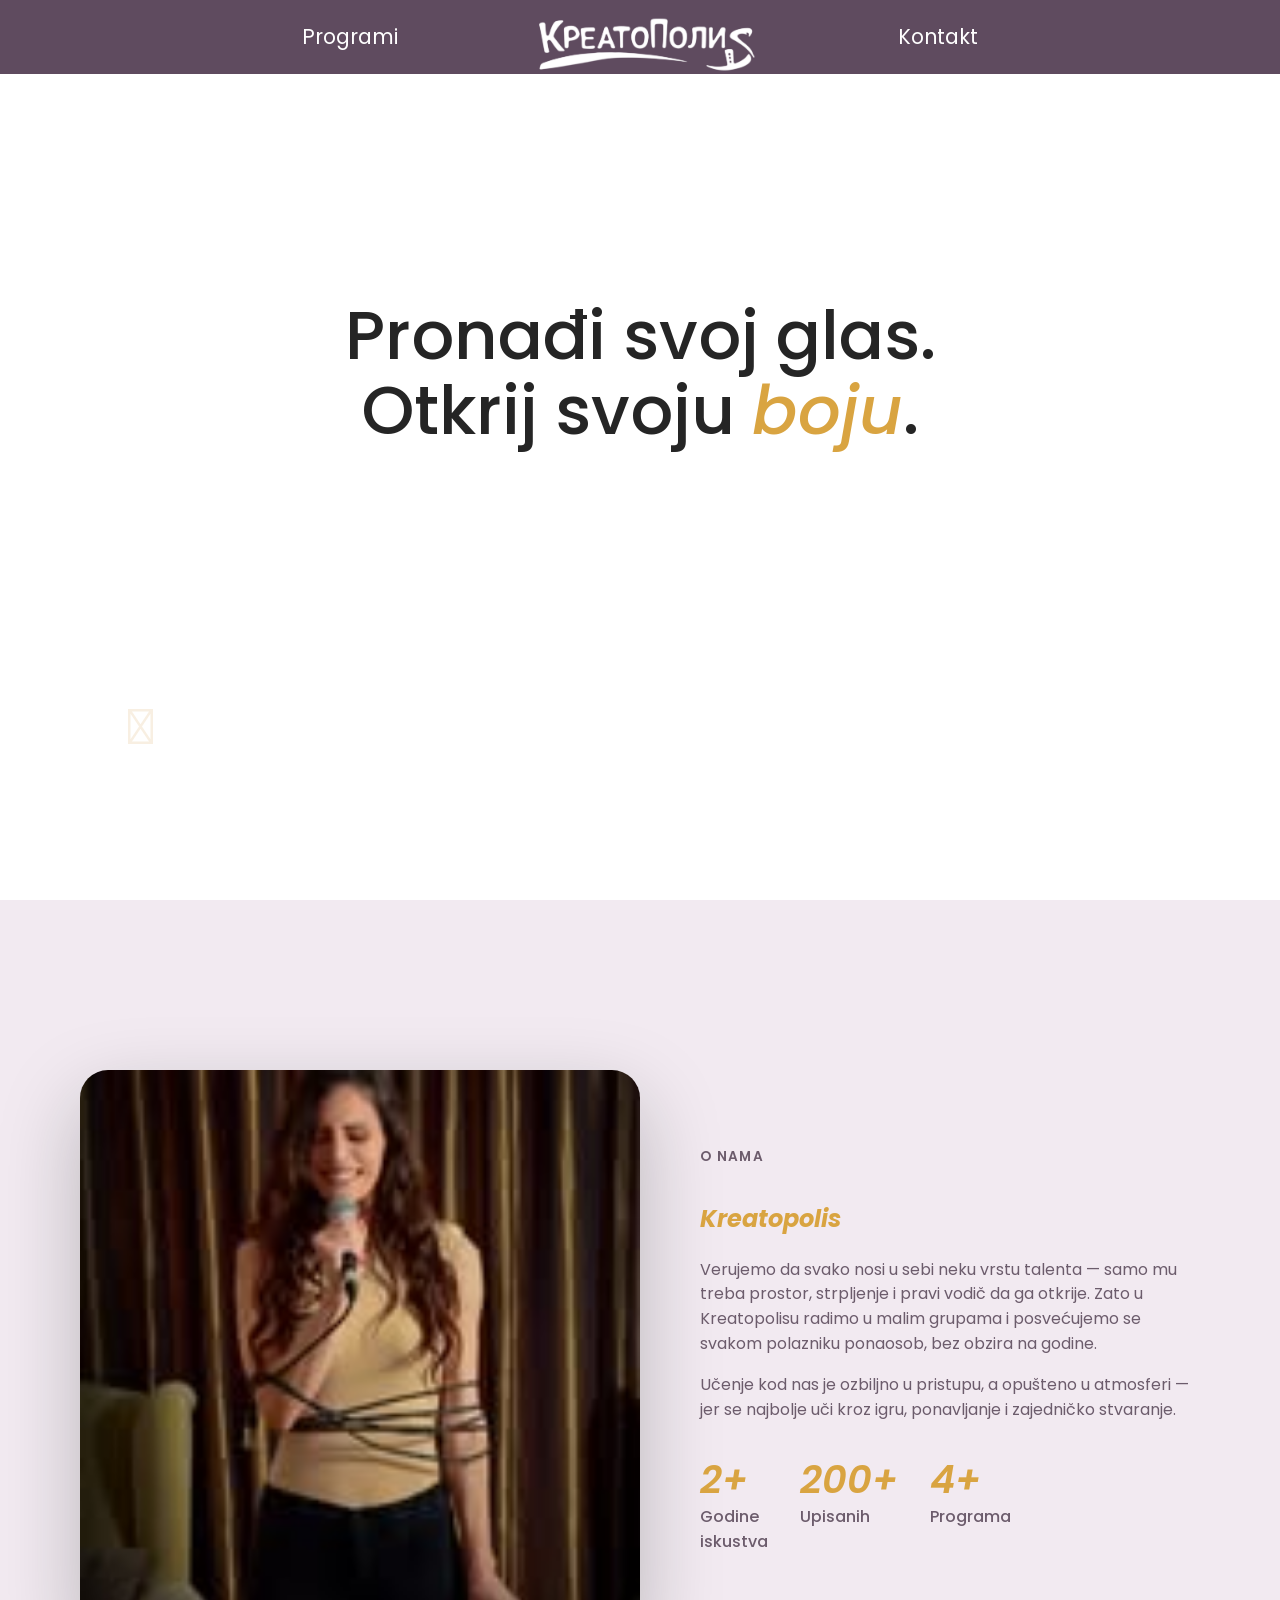
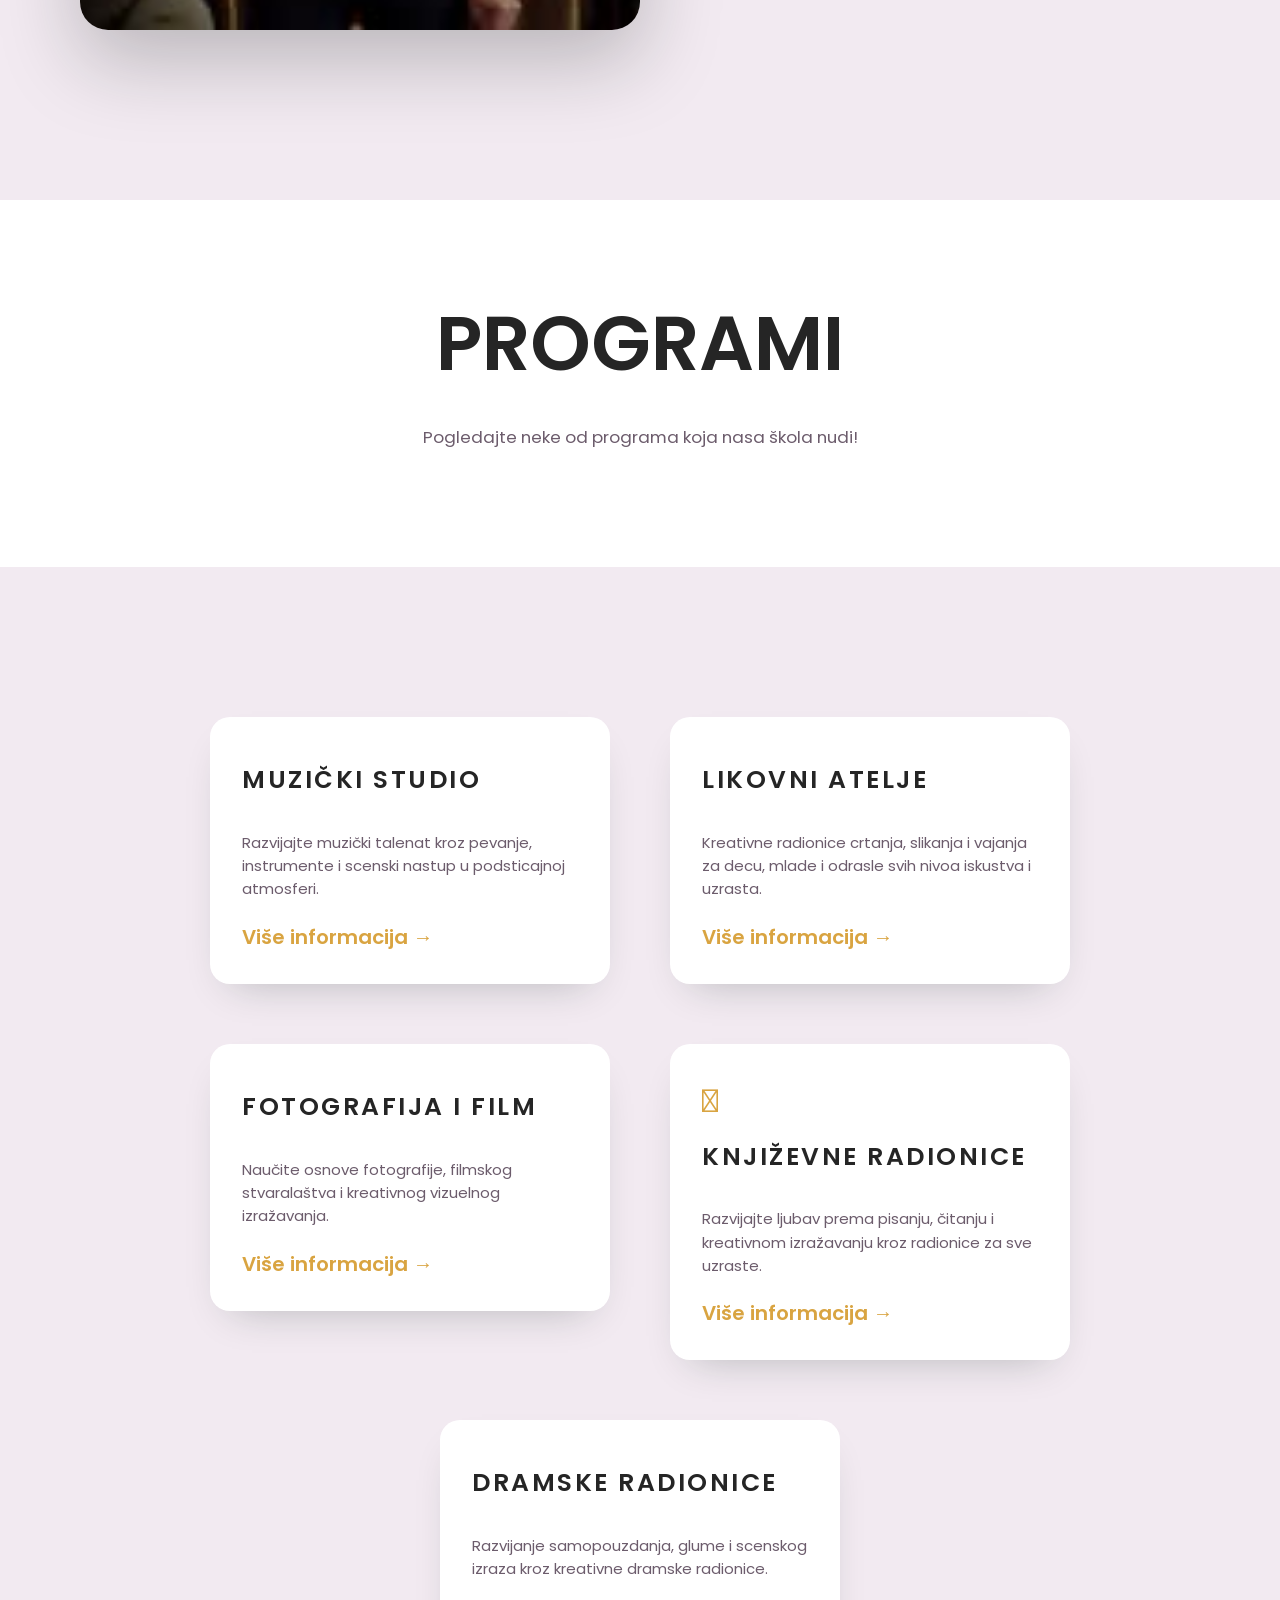
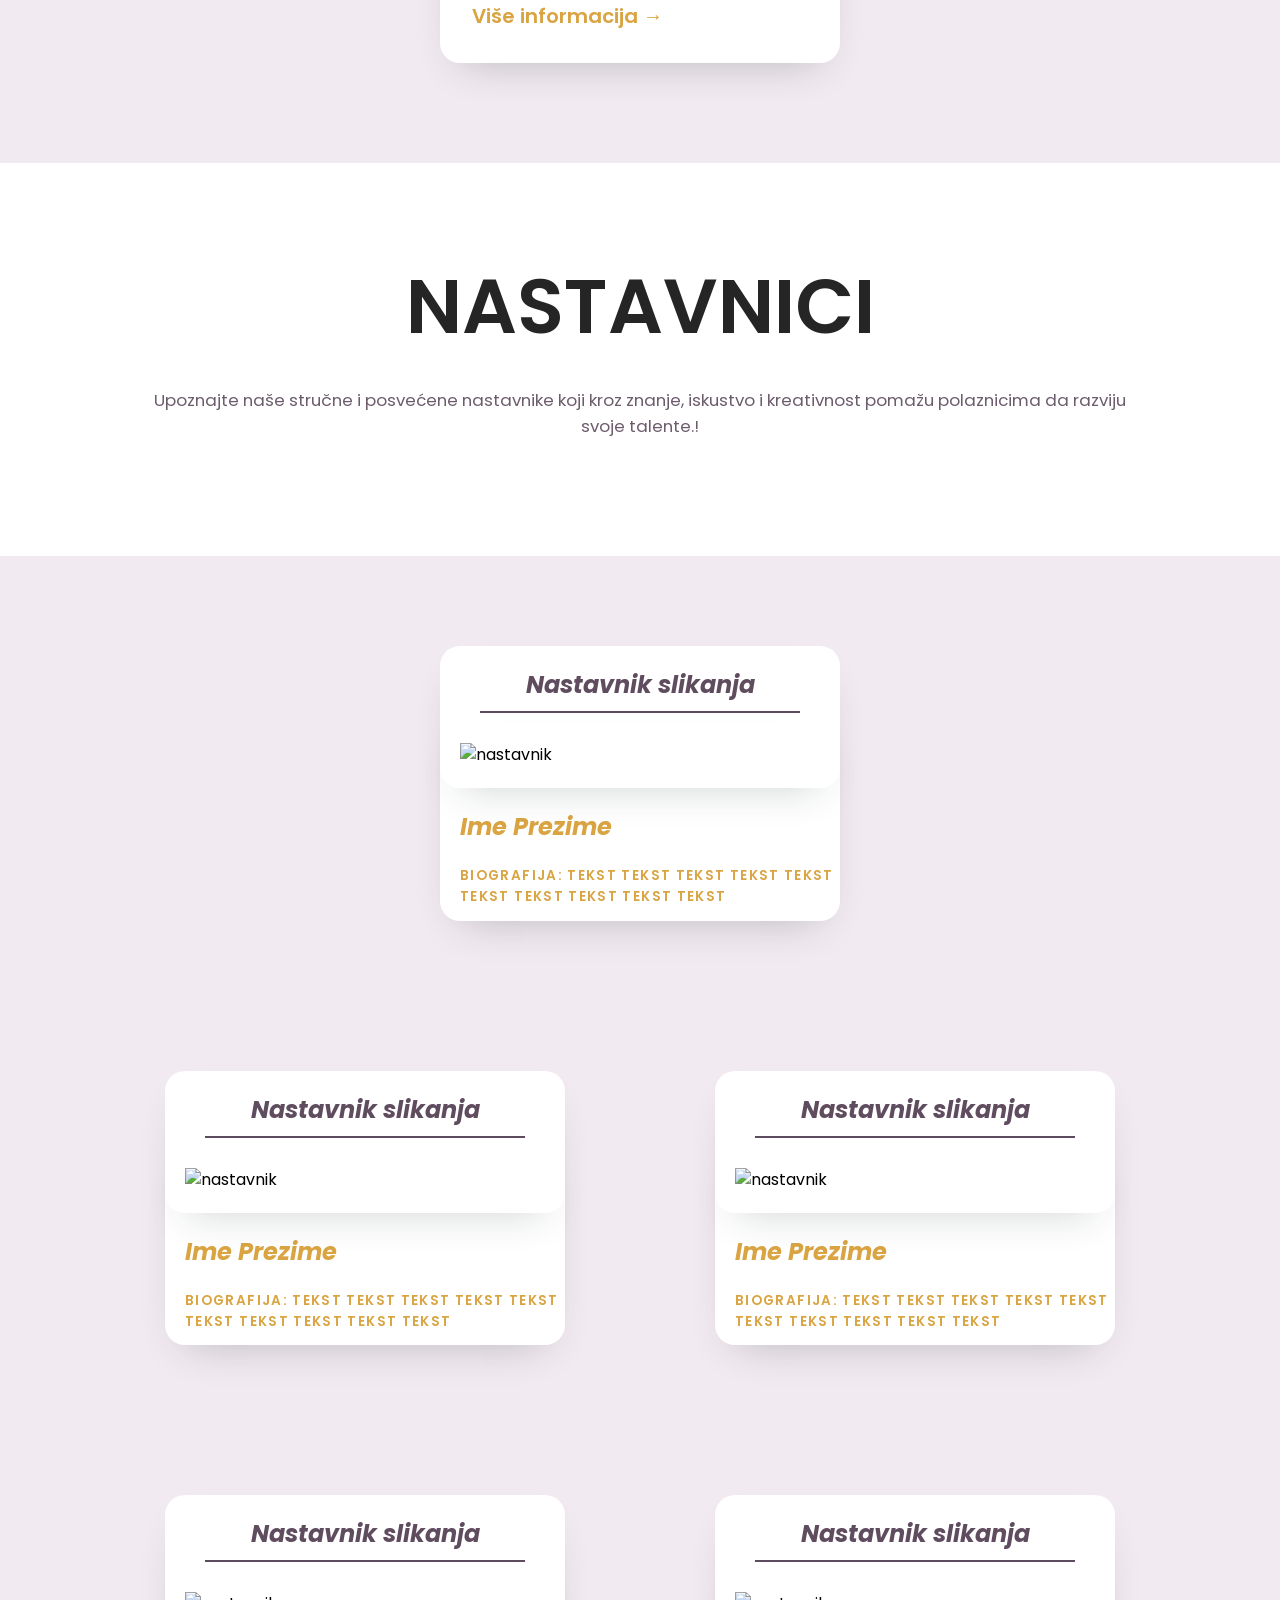
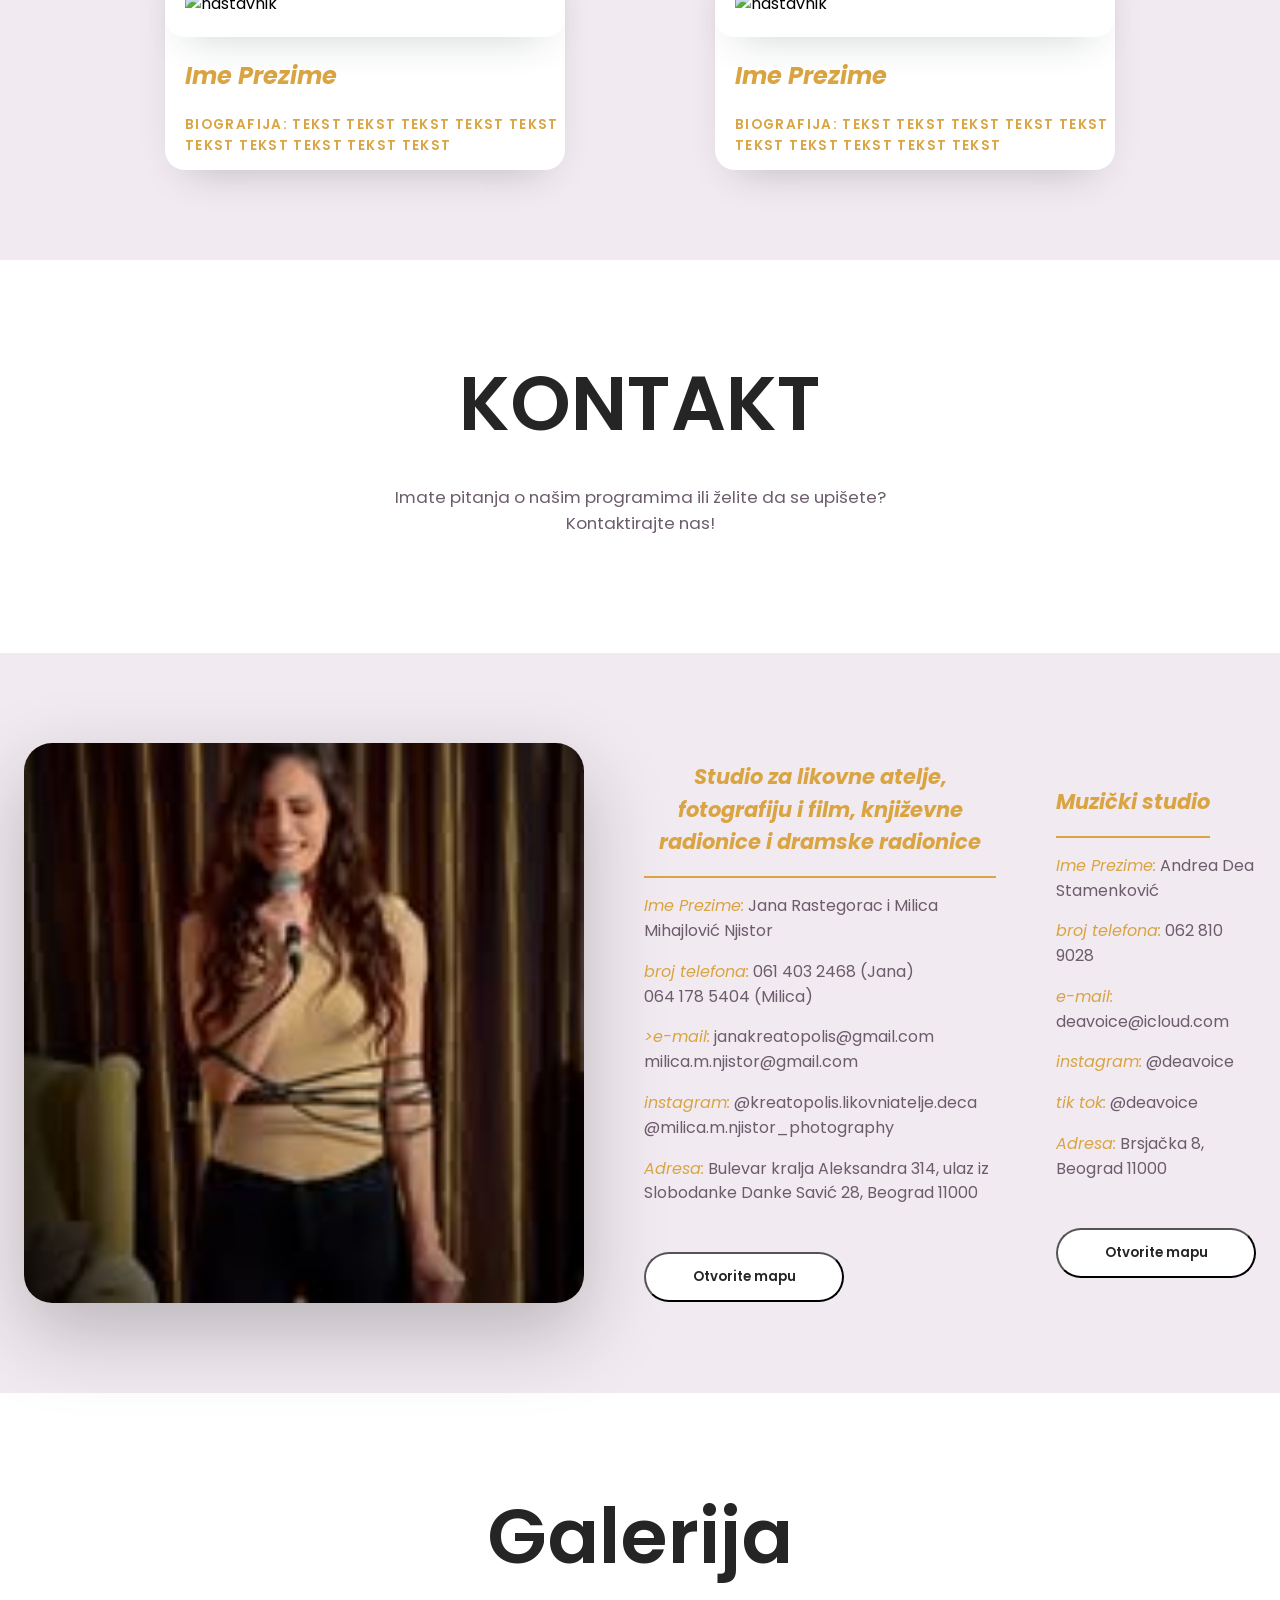
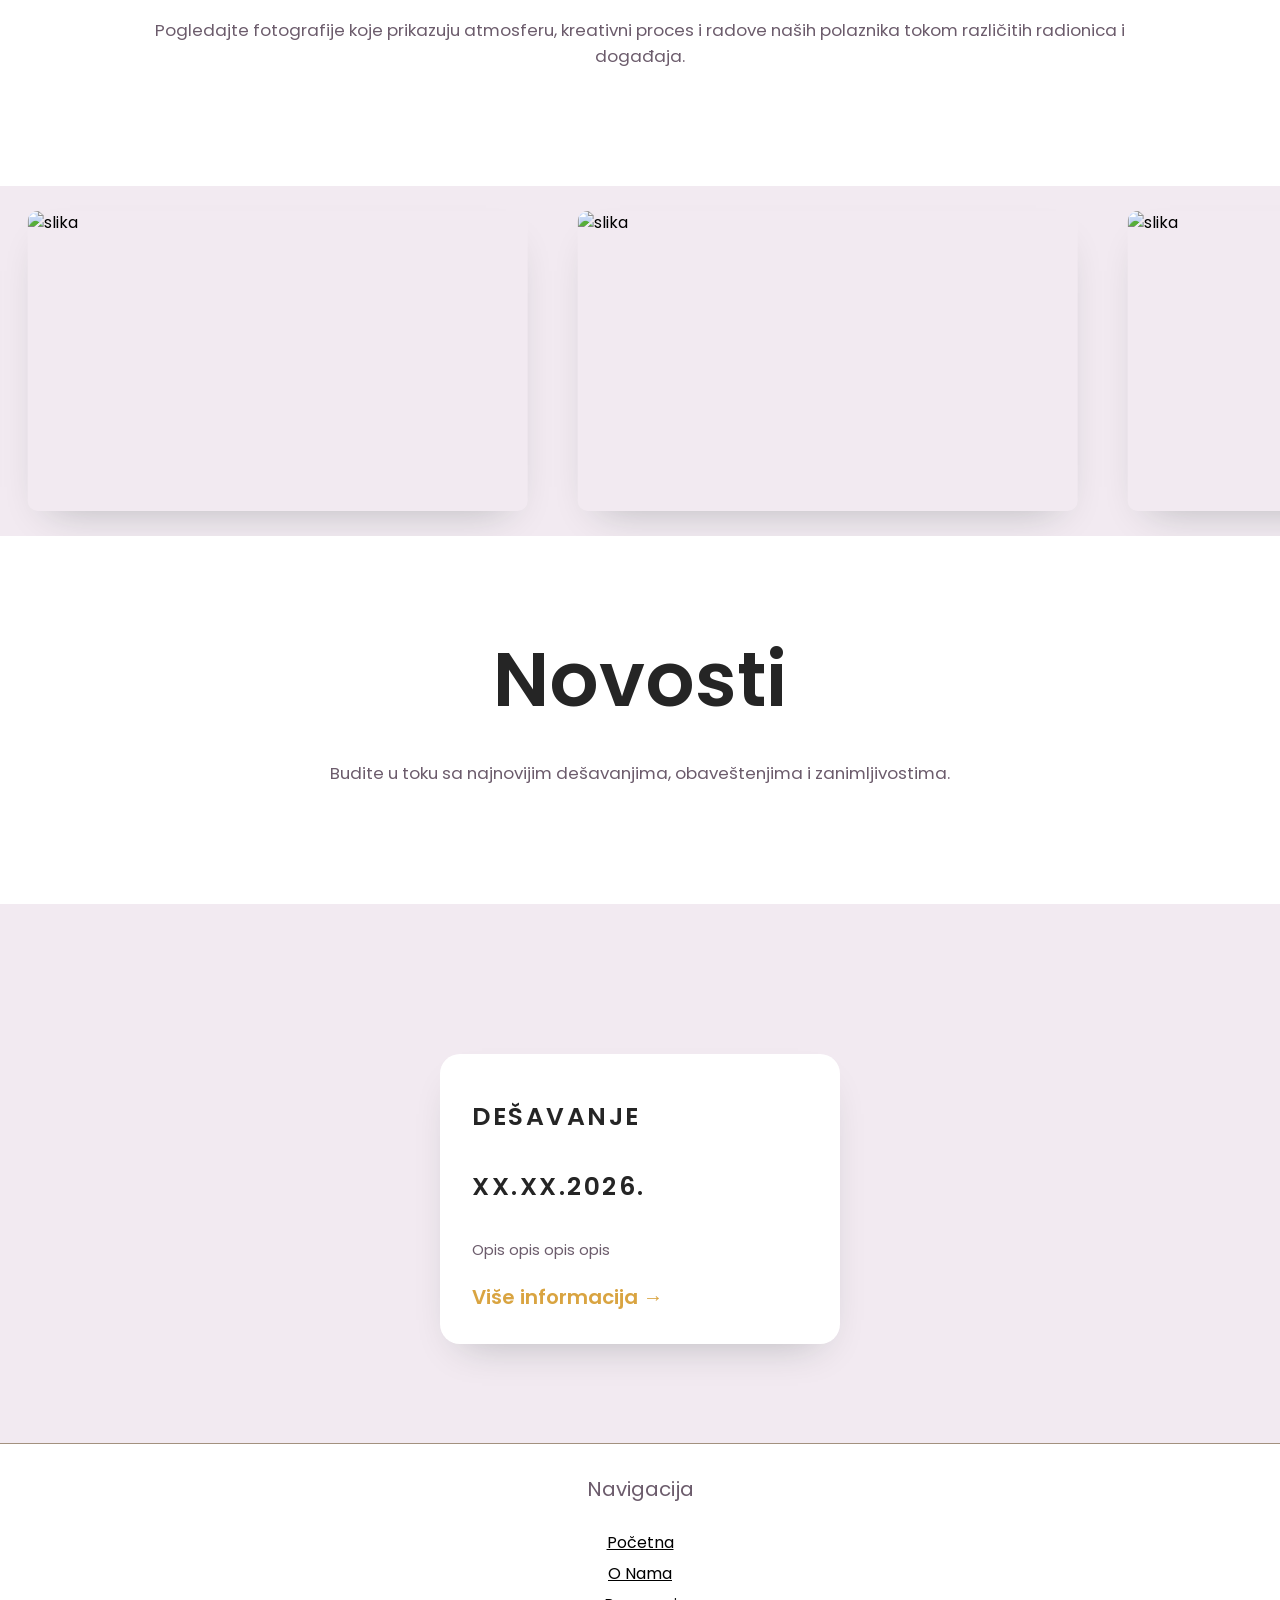
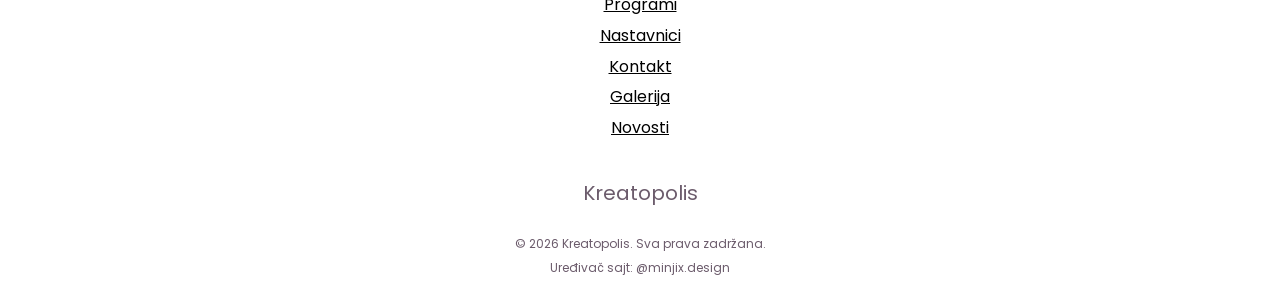
==== commit ea60b560: "Kontakt info" ====
--- a/index.html
+++ b/index.html
@@ -366,23 +366,22 @@
             <img src="Images/MainSlika.jpg" alt="slika" class="reveal">
             <div class="introduction_Text reveal">
                 <span class="ink2"><h2>Studio za likovne atelje, fotografiju i film, književne radionice i dramske radionice</h2></span>
-                <p>Ime Prezime: ***** ****** * ***** *****</p>
-                <p>broj telefona: 060 0000 000/060 0000 000</p>
-                <p>e-mail: xxxxxx@gmail.com</p>
-                <p>instagram: @xxxxxx</p>
-                <p>tik tok: @xxxxxx</p>
-                <p>Adresa: ******* *****, **, Beograd 11000</p>
-                <button id="MapButton"><a href="https://maps.app.goo.gl/iFBnrJBkUir6PzRH7">Otvorite mapu</a></button>
+                <p><span class="ink">Ime Prezime:</span> Jana Rastegorac i Milica Mihajlović Njistor</p>
+                <p><span class="ink">broj telefona:</span> 061 403 2468 (Jana) <br> 064 178 5404 (Milica)</p>
+                <p><span class="ink">>e-mail:</span> janakreatopolis@gmail.com <br> milica.m.njistor@gmail.com</p>
+                <p><span class="ink">instagram:</span> @kreatopolis.likovniatelje.deca <br> @milica.m.njistor_photography</p>
+                <p><span class="ink">Adresa:</span> Bulevar kralja Aleksandra 314, ulaz iz Slobodanke Danke Savić 28, Beograd 11000</p>
+                <button id="MapButton"><a href="https://maps.app.goo.gl/an8NEUAFfJZ5fbGx6">Otvorite mapu</a></button>
             </div>
             <div class="introduction_Text reveal">
                 <span class="ink2"><h2>Muzički studio</h2></span>
-                <p>Ime Prezime: ****** ****** * ***** *****</p>
-                <p>broj telefona: 060 0000 000</p>
-                <p>e-mail: xxxxxx@gmail.com</p>
-                <p>instagram: @xxxxxx</p>
-                <p>tik tok: @xxxxxx</p>
-                <p>Adresa: ******* *****, **, Beograd 11000</p>
-                <button id="MapButton"><a href="https://maps.app.goo.gl/iFBnrJBkUir6PzRH7">Otvorite mapu</a></button>
+                <p><span class="ink">Ime Prezime:</span> Andrea Dea Stamenković</p>
+                <p><span class="ink">broj telefona:</span> 062 810 9028</p>
+                <p><span class="ink">e-mail:</span> deavoice@icloud.com</p>
+                <p><span class="ink">instagram:</span> @deavoice</p>
+                <p><span class="ink">tik tok:</span> @deavoice</p>
+                <p><span class="ink">Adresa:</span> Brsjačka 8, Beograd 11000</p>
+                <button id="MapButton"><a href="https://maps.app.goo.gl/tqFp1Fe6xjhpeipX7">Otvorite mapu</a></button>
             </div>
         </div>
     </section>
@@ -491,4 +490,4 @@
     <p class="FooterTextDark">Uređivač sajt: @minjix.design</p>
 </footer>
 
-</html>+</html>
--- a/CSS/style.css
+++ b/CSS/style.css
@@ -174,7 +174,7 @@
 }
 
 .note--1{
-  top: 25%;
+  top: 18%;
   left: 8%;
   animation: float 7s ease-in-out infinite;
   font-size: 50px;
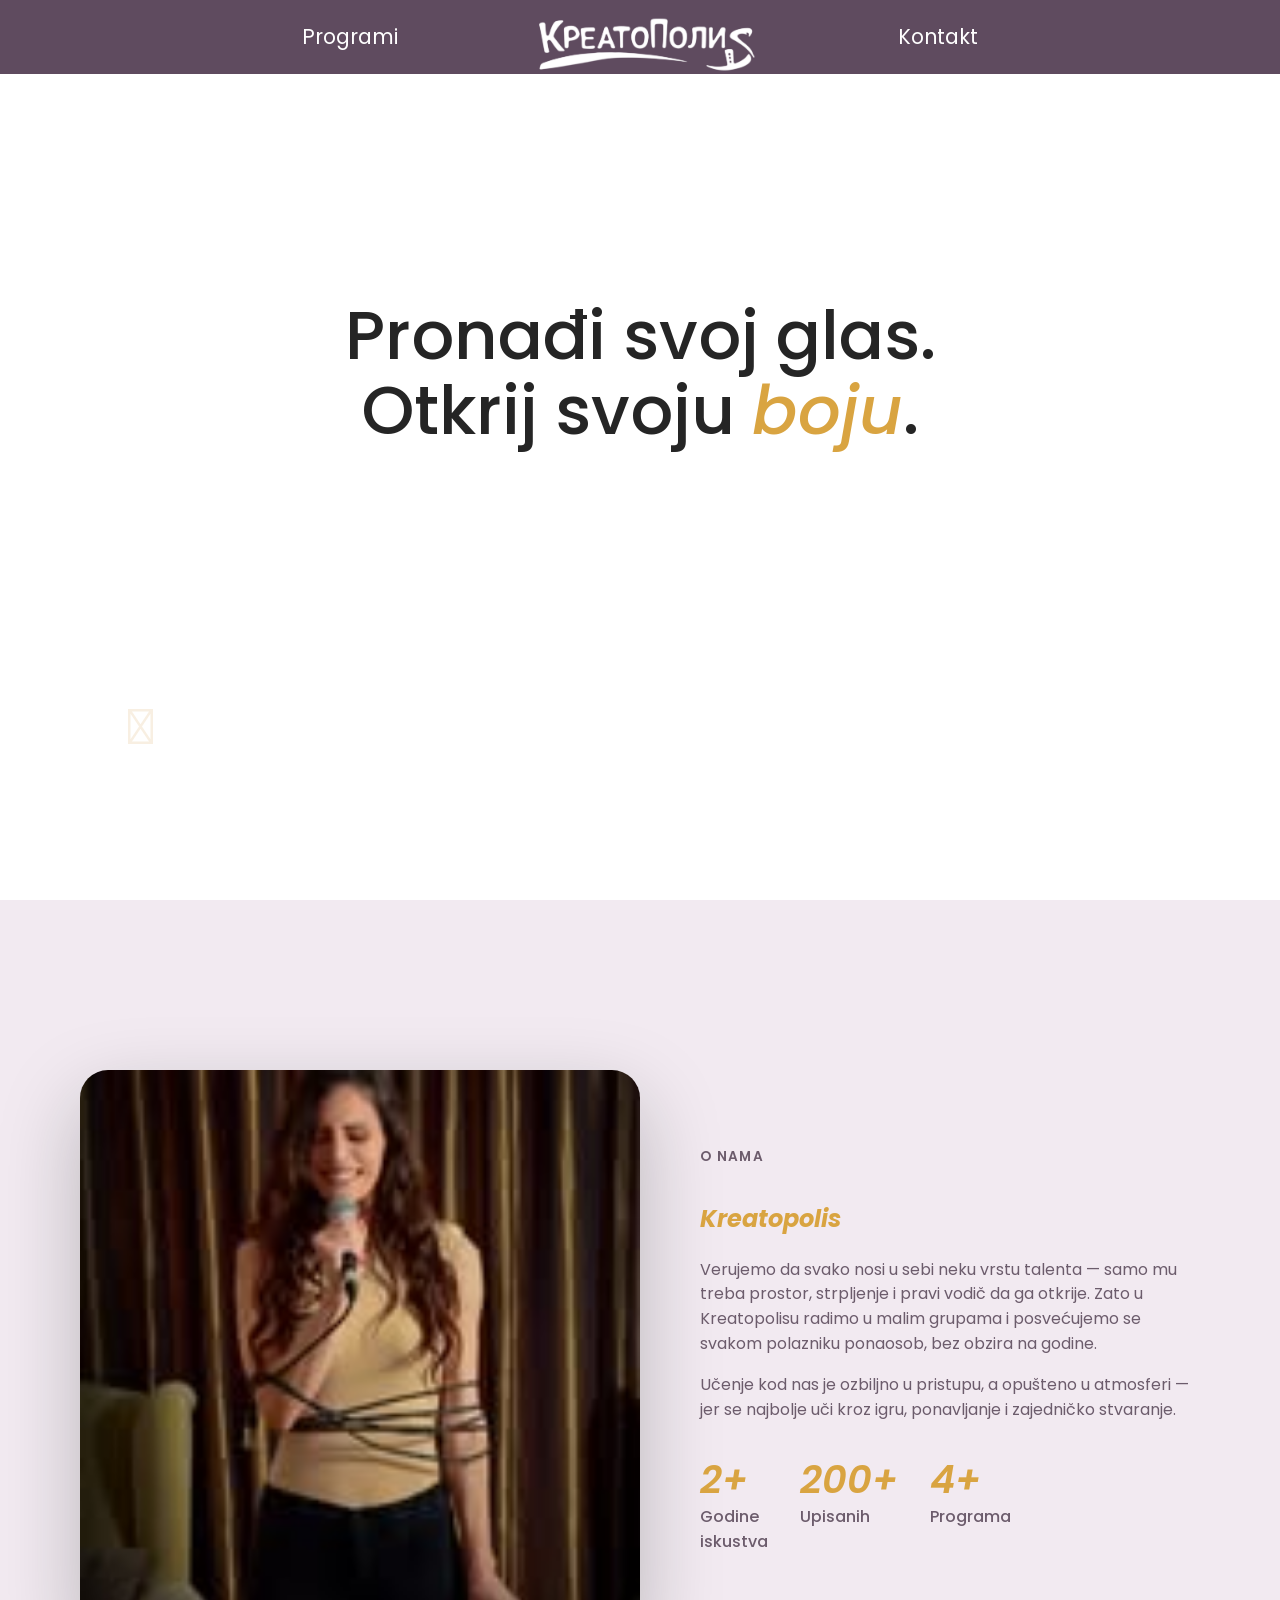
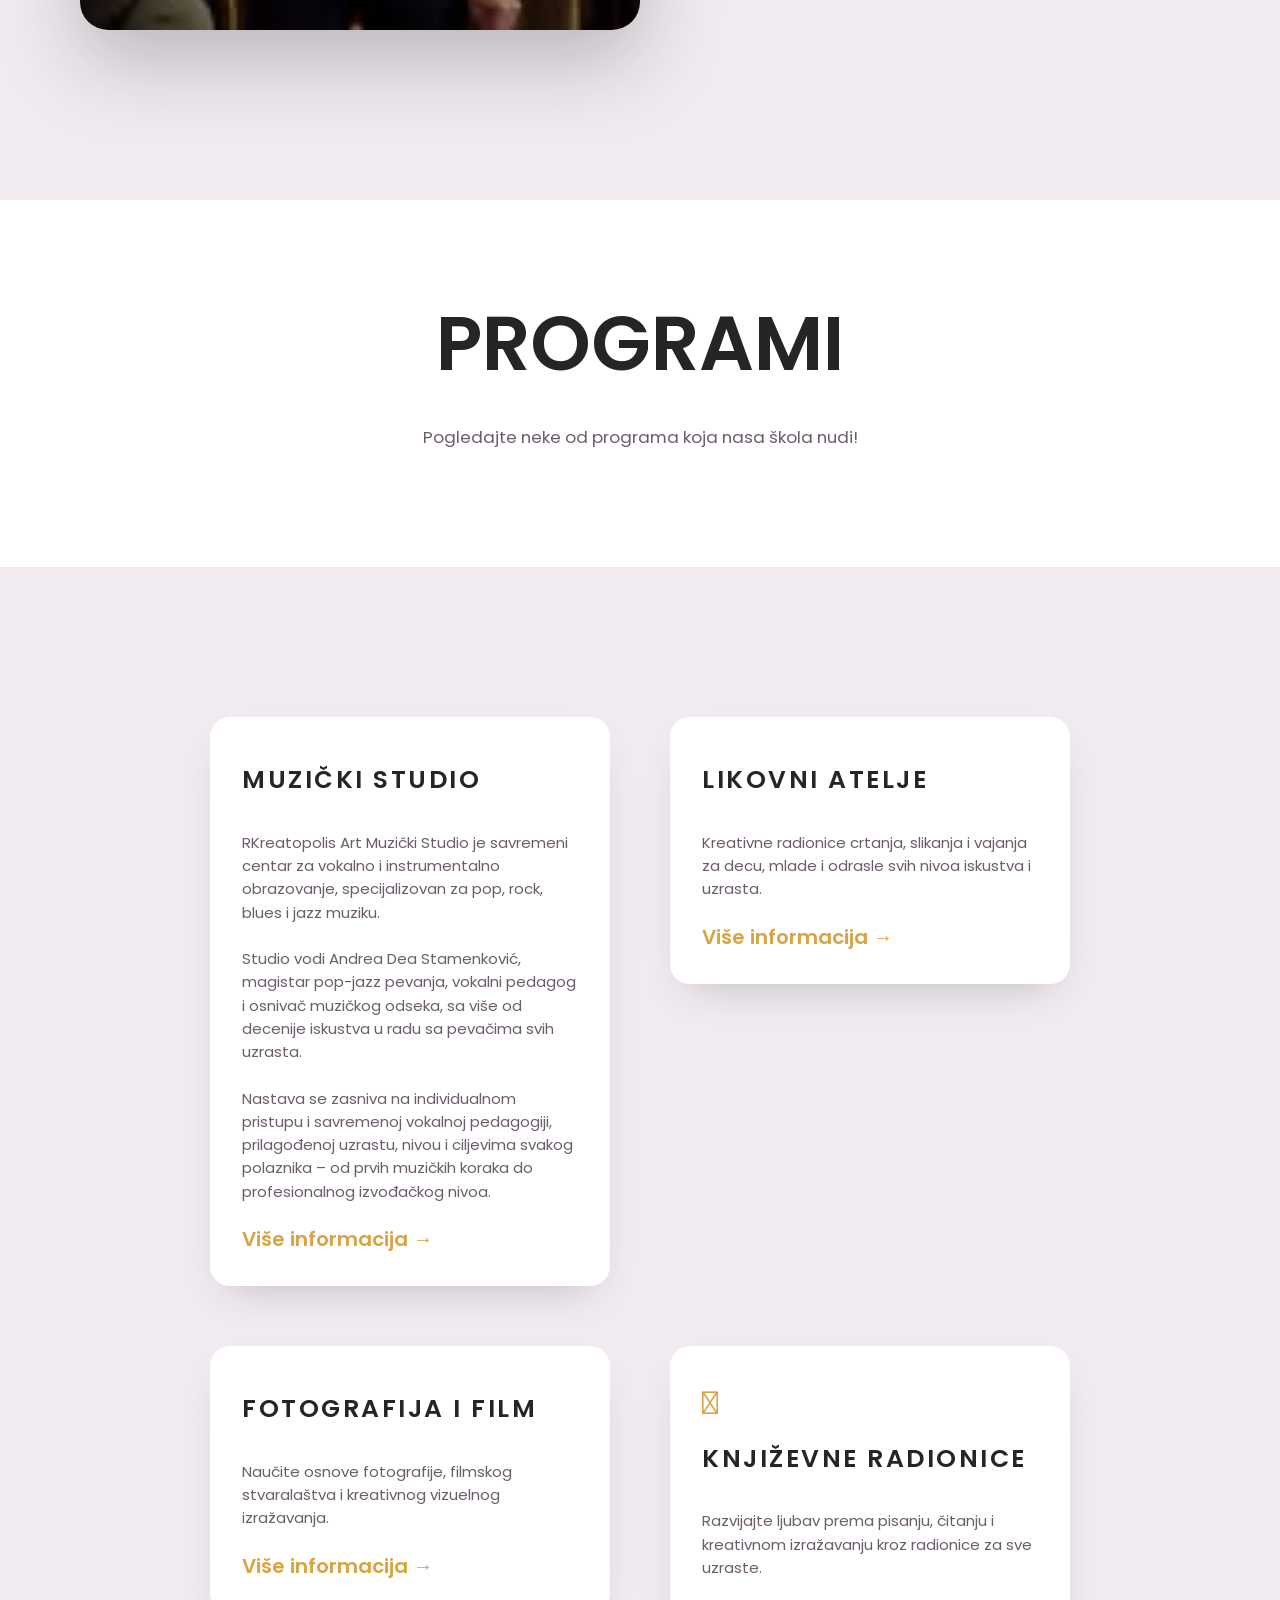
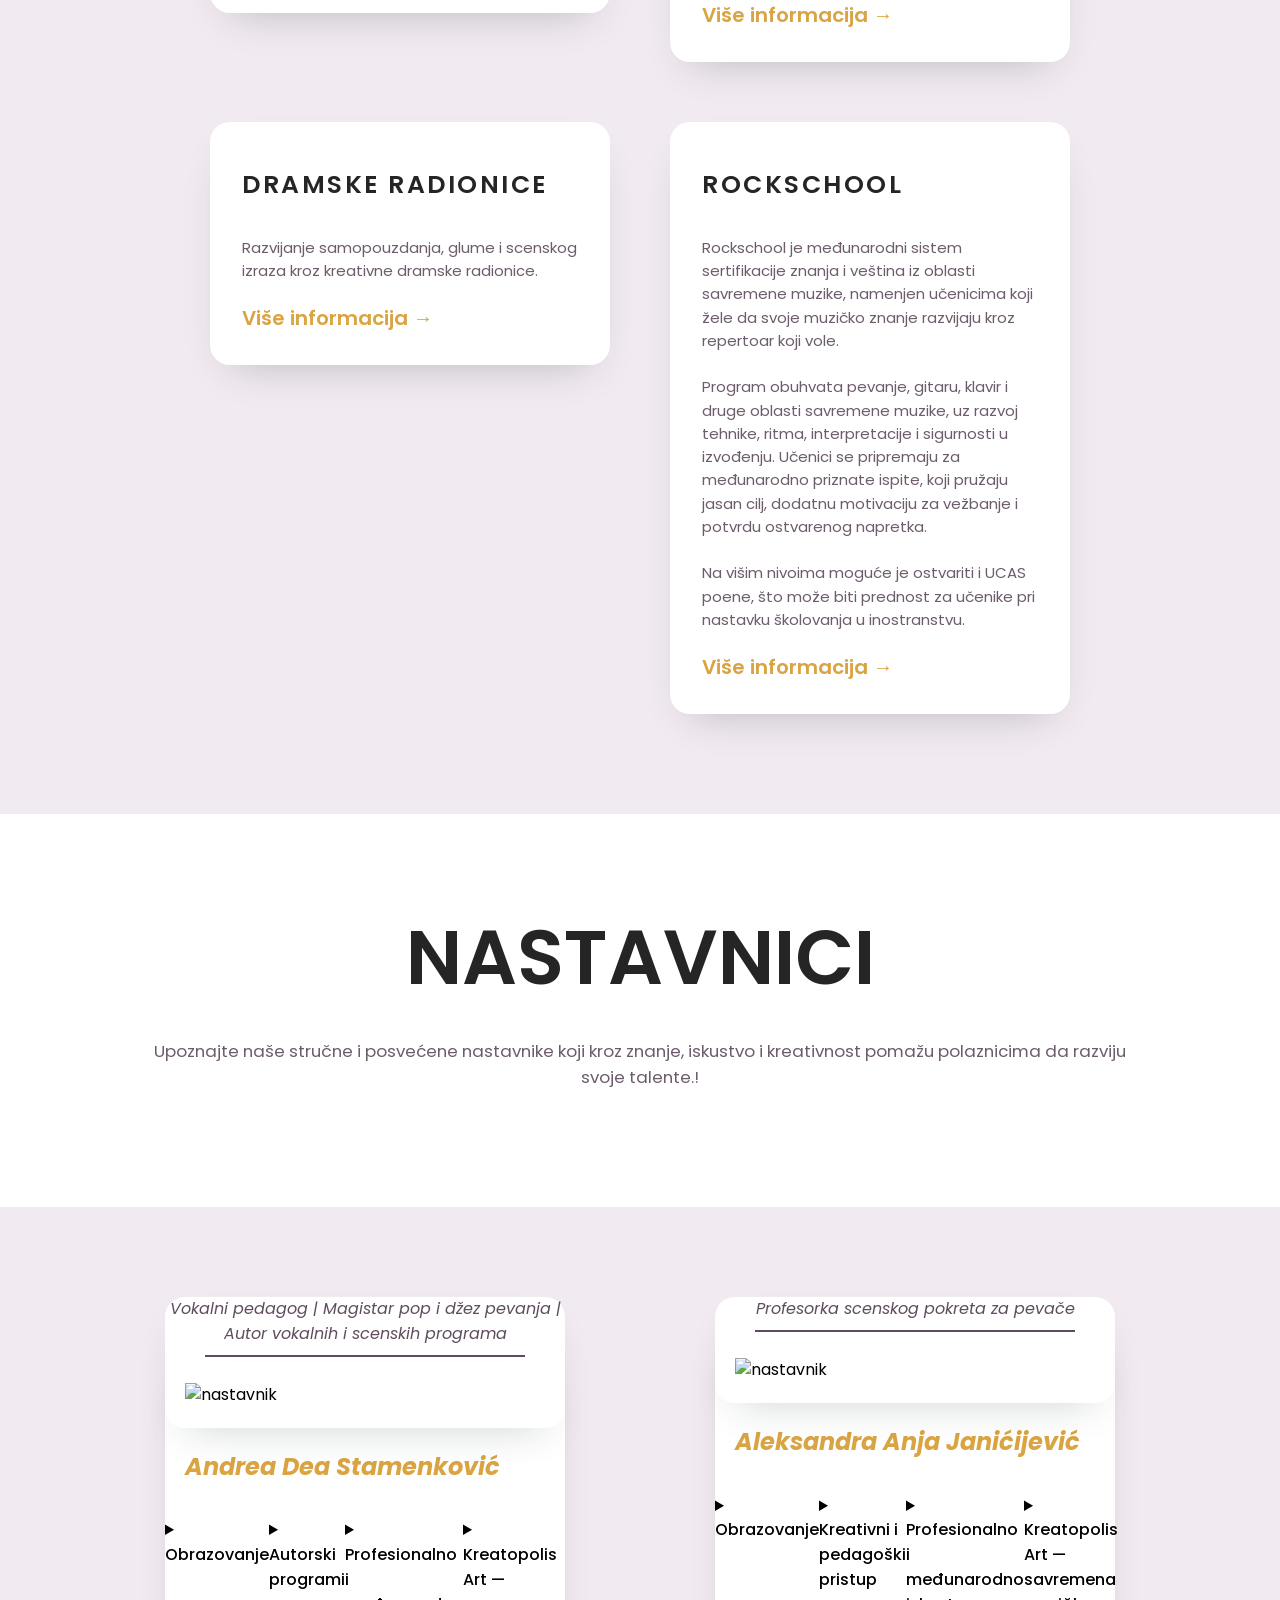
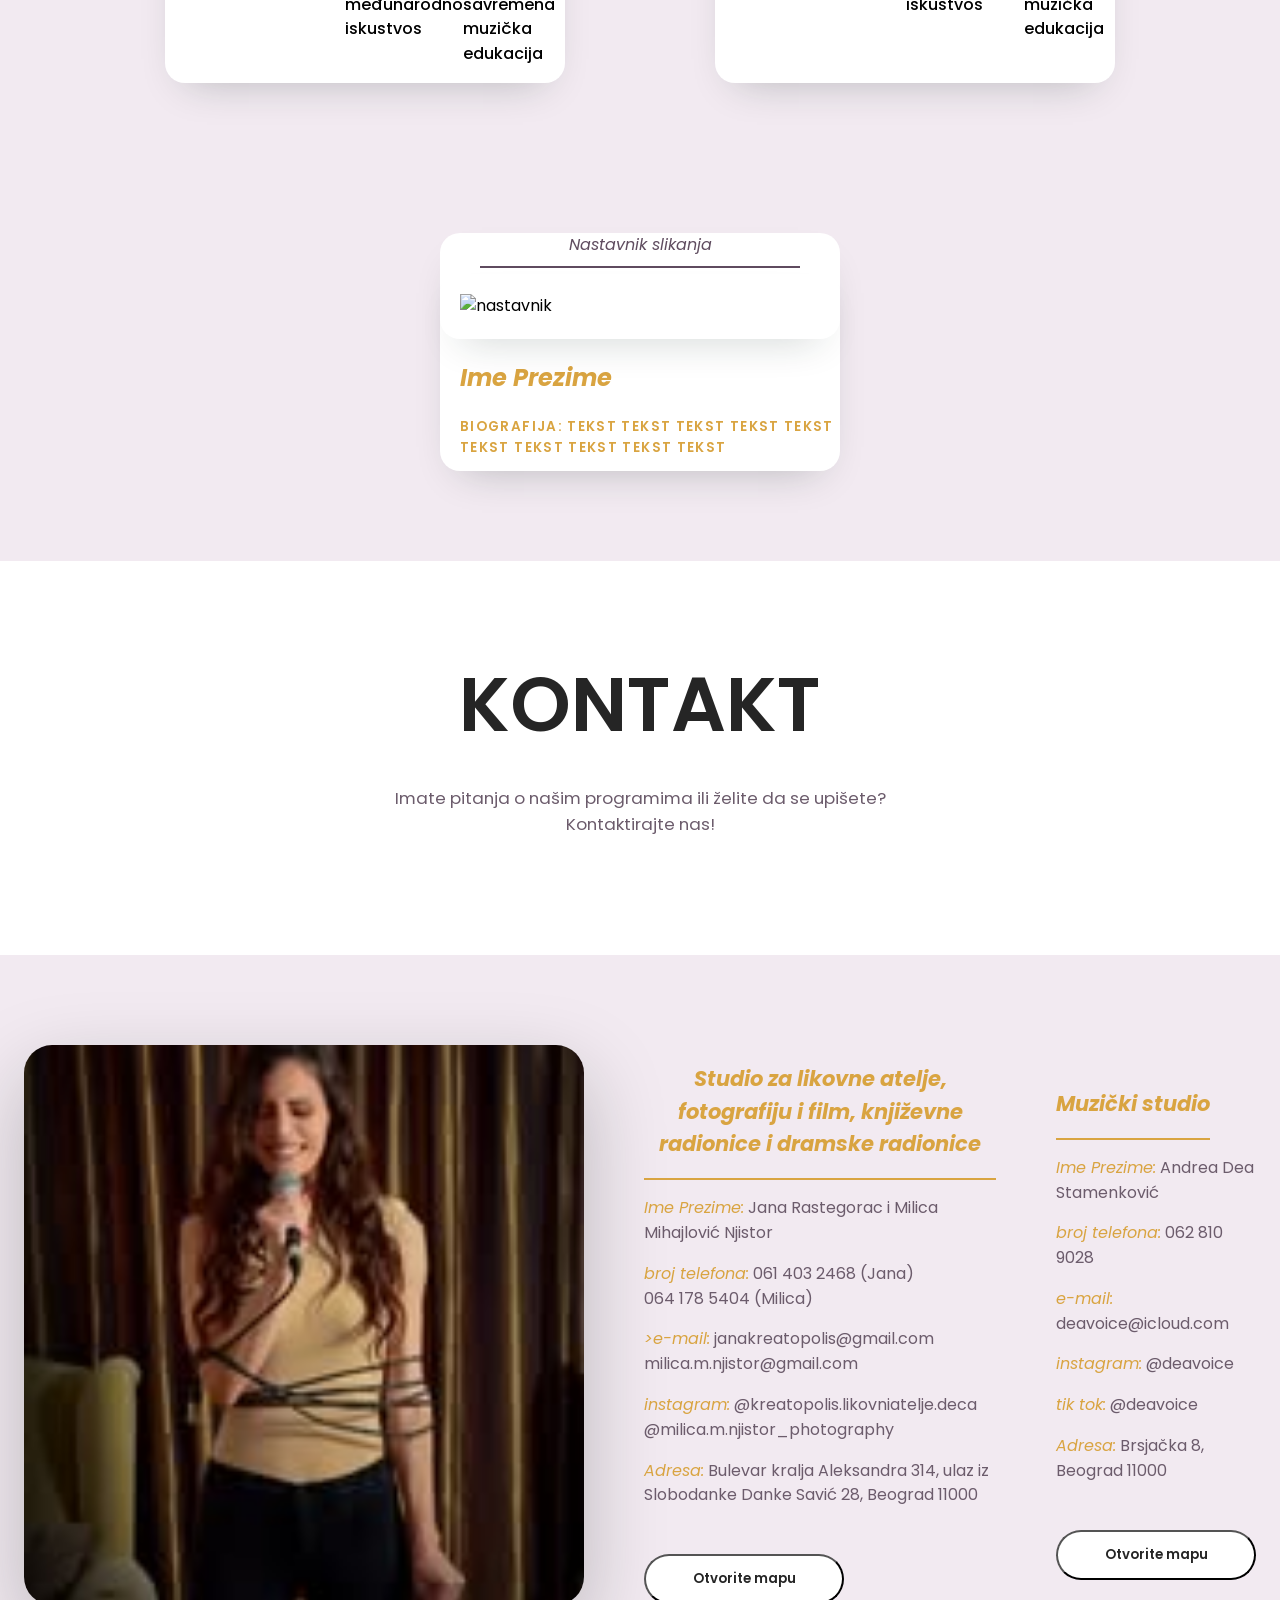
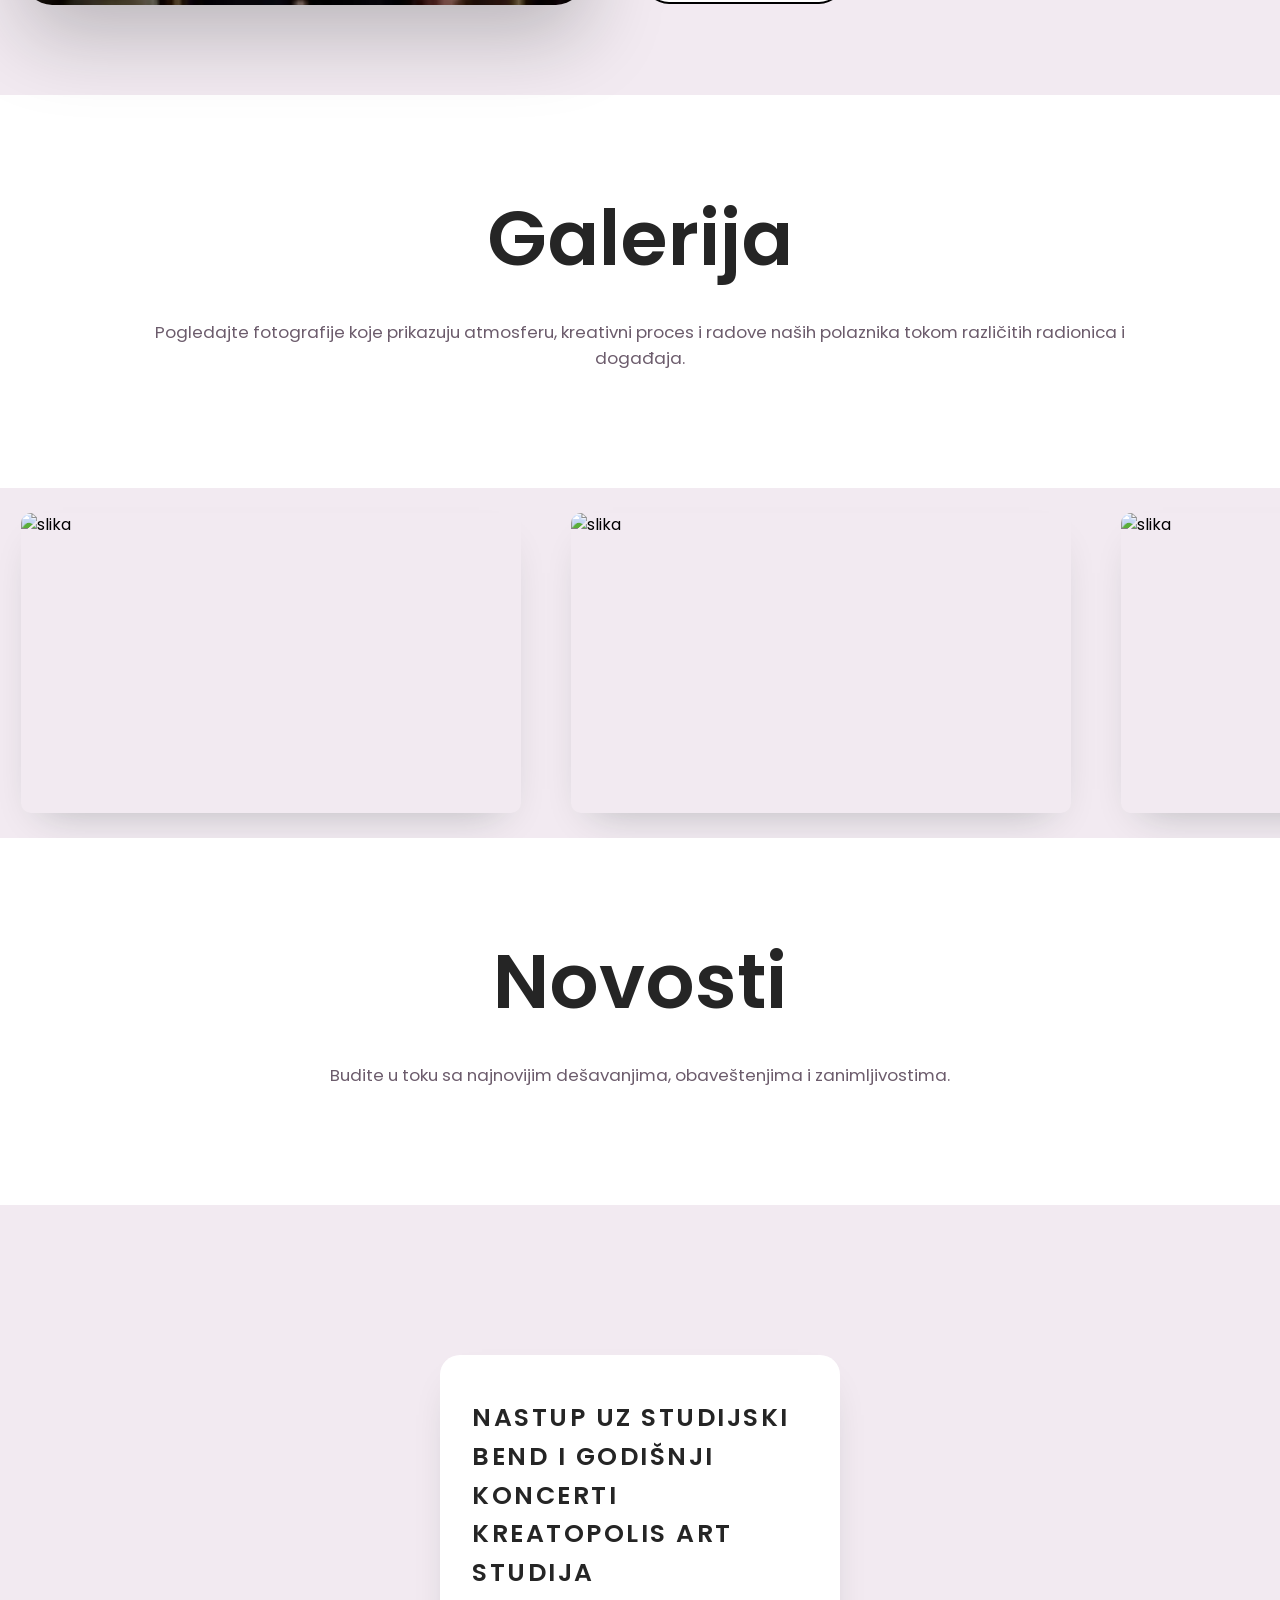
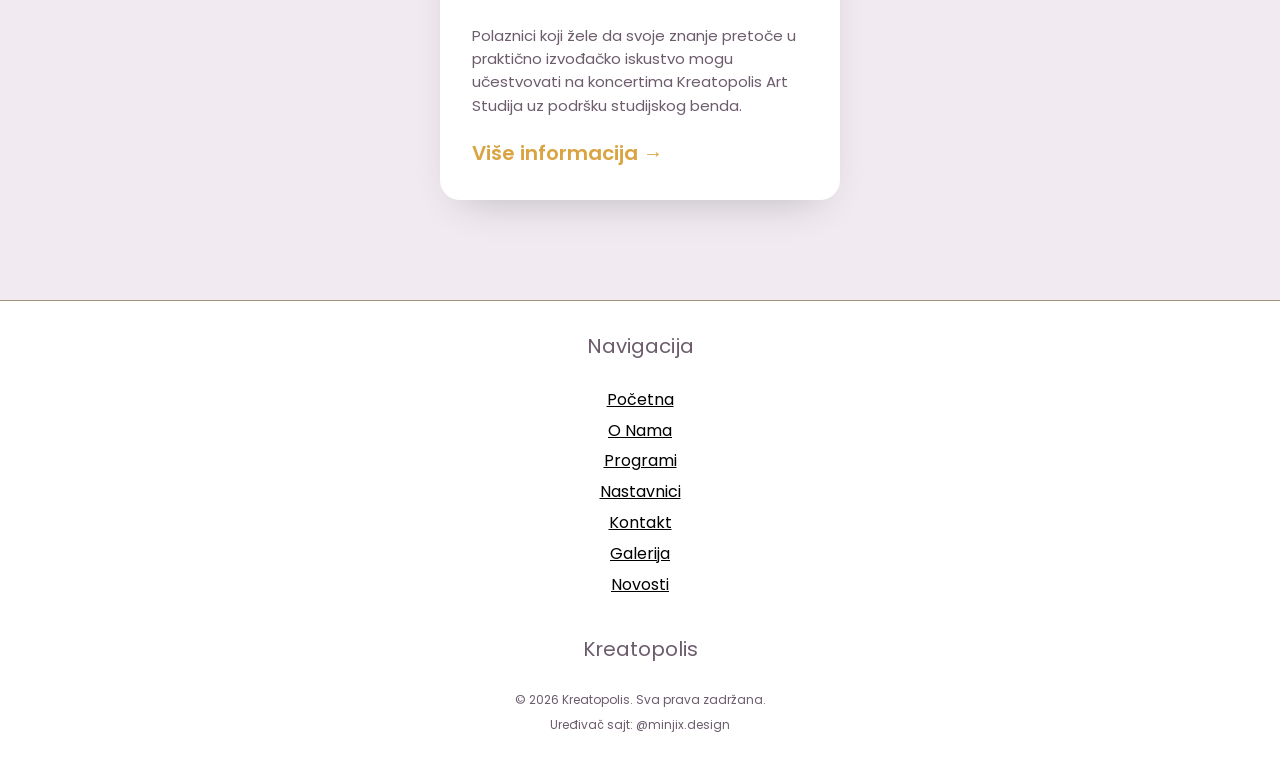
==== commit 49b8cc4a: "Dodatavnje dosta teksta dosta teksta dodato" ====
--- a/index.html
+++ b/index.html
@@ -110,7 +110,11 @@
                 <div>
                     <i class="fa-brands fa-itunes-note ProgramIcon"></i>
                     <p class="LittleText" id="program">Muzički studio</p> 
-                    <p class="LittleText" id="LittleTextProgram">Razvijajte muzički talenat kroz pevanje, instrumente i scenski nastup u podsticajnoj atmosferi.</p>
+                    <p class="LittleText" id="LittleTextProgram">RKreatopolis Art Muzički Studio je savremeni centar za vokalno i instrumentalno obrazovanje, specijalizovan za pop, rock, blues i jazz muziku.<br><br>
+
+                        Studio vodi Andrea Dea Stamenković, magistar pop-jazz pevanja, vokalni pedagog i osnivač muzičkog odseka, sa više od decenije iskustva u radu sa pevačima svih uzrasta.<br><br>
+
+                        Nastava se zasniva na individualnom pristupu i savremenoj vokalnoj pedagogiji, prilagođenoj uzrastu, nivou i ciljevima svakog polaznika – od prvih muzičkih koraka do profesionalnog izvođačkog nivoa.</p>
                     <button id="ViseInformacija" class="izrolaj" onclick="izrolaj('podsekcija-1', this)">Više informacija →</button>
                 </div>
             </div>
@@ -118,19 +122,372 @@
             <div class="Podsekcija" id="podsekcija-1">
                 <details>
                     <summary>Pevanje</summary>
-                    <p>Rad na disanju, sluhu i scenskom nastupu — od dečjih pesmica do prvog javnog nastupa.</p>
-                </details>
-                <details>
-                    <summary>Scenski pokret</summary>
-                    <p>Priprema scenskog nastupa za pevače.</p>
-                </details>
+                    <p>
+                        <details>
+                            <summary>Standardni program</summary>
+                            <p>Standardni program namenjen je početnicima, kao i polaznicima koji žele da
+                                rade na osnovama pevanja, razvijaju svoj glas i upoznaju svet vokalne
+                                umetnosti kroz stručan i sistematičan rad.<br><br>
+                                Program je namenjen svima kojima je pevanje hobi i koji žele da unaprede
+                                svoje pevačke sposobnosti iz ličnog zadovoljstva, ali i onima koji se nalaze u
+                                periodu razvoja i istraživanja, kada žele da otkriju u kom pravcu žele dalje da
+                                se bave pevanjem.<br><br>
+                                Kroz ovaj program polaznici imaju mogućnost da izgrade kvalitetnu vokalnu
+                                osnovu, steknu sigurnost u svom glasu i postepeno razviju svoje interesovanje
+                                i potencijal za dalji napredak — bilo kroz nastavak rekreativnog bavljenja
+                                pevanjem ili prelazak na
+                                naprednije programe rada.<br><br>
+
+                                <span class="ink">INDIVIDUALNA VOKALNA NASTAVA</span><br><br>
+
+                                Program se realizuje kroz individualne časove pevanja u trajanju od 45
+                                minuta, što omogućava potpuno posvećen rad prema potrebama,
+                                mogućnostima i ciljevima svakog polaznika.<br><br>
+                                Individualni rad omogućava da se svaki pevač razvija svojim tempom, uz
+                                program prilagođen njegovim glasovnim mogućnostima, muzičkom iskustvu i
+                                ličnim ciljevima.<br><br>
+
+                                <span class="ink">RAD OBUHVATA:</span><br><br>
+
+                                • pravilnu vokalnu tehniku;<br><br>
+                                • kontrolu daha i pravilnu postavku glasa;<br><br>
+                                • razvoj sluha i ritma;<br><br>
+                                • razvoj muzikalnosti;<br><br>
+                                • osnove interpretacije;<br><br>
+                                • upoznavanje sa različitim stilovima savremene muzike.<br><br>
+                                Cilj je da polaznik izgradi zdrave vokalne navike, razume svoj glas i stekne
+                                sigurnost u pevanju.<br><br>
+
+                                <span class="ink">EDUKATIVNA PODRŠKA</span><br><br>
+
+                                Svi polaznici Standardnog programa imaju pristup zatvorenoj edukativnoj
+                                grupi, koja predstavlja dodatnu podršku individualnom radu.<br><br>
+                                Putem WhatsApp grupe, jednom nedeljno, polaznici dobijaju dodatne sadržaje
+                                namenjene razvoju pevačkih veština, kao što su:<br><br>
+                                • edukativni sadržaji iz oblasti vokalne tehnike i pevanja;<br><br>
+                                • vežbe za raspevavanje i razvoj glasa;<br><br>
+                                • smernice za samostalan rad kod kuće;<br><br>
+                                • dodatne informacije i savete za bolje razumevanje vokalnog procesa.<br><br>
+                                Ova vrsta podrške omogućava polaznicima da budu aktivno uključeni u svoj
+                                razvoj i van individualnih časova.<br><br>
+                                Dodatne mogućnosti u okviru Standardnog programa<br><br>
+                                Polaznici Standardnog programa mogu, prema svojim interesovanjima i
+                                ciljevima, uključiti dodatne aktivnosti koje omogućavaju razvoj izvođačkih
+                                veština i sticanje praktičnog iskustva.<br><br>
+
+                                <span class="ink">Dodatak 1:</span>   Scenski nastup<br><br>
+
+                                <span class="ink">Dodatak 2:</span>   Nastup uz školski bend i godišnji koncerti Kreatopolis Art
+                                Studija<br><br></p>
+                        </details>
+                        <details>
+                            <summary>Ubrzani kurs</summary>
+                            <p>
+<p>Intenzivni šestonedeljni program za razvoj glasa, vokalne tehnike i scenskog izraza.<br><br>
+
+<span class="ink">POČETAK:</span> 14. septembar<br><br>
+<span class="ink">TRAJANJE:</span> 6 nedelja<br><br>
+<span class="ink">PROGRAM:</span> 12 individualnih časova pevanja + grupni časovi scenskog nastupa<br><br>
+<span class="ink">FOKUS:</span> Pop &amp; Rock vokalna tehnika<br><br>
+<span class="ink">DODATAK:</span> Privatna WhatsApp grupa sa vežbama za raspevavanje i dodatnu podršku tokom programa<br><br>
+
+<span class="ink">ŠTA AKO TI JE POTREBNO SAMO 6 NEDELJA DA NAPRAVIŠ PRVI OZBILJAN KORAK KA SVOM CILJU?</span><br><br>
+
+Možda pevaš samo kod kuće. Možda već imaš iskustva, ali osećaš da ti nedostaju dobre osnove. Možda ti je intonacija nesigurna, visine teško dolaze ili ti se glas „gubi“ kada treba da pevaš pred drugima. Možda jednostavno znaš da možeš više, ali ne znaš kako.<br><br>
+
+Deavoice program je pažljivo osmišljen i namenjen početnicima, ali i svima koji žele da unaprede svoje vokalne sposobnosti, izgrade sigurnost i naprave ozbiljan korak u svom pevanju.<br><br>
+
+Kroz kombinaciju individualnog rada, vokalne tehnike i scenskog iskustva, cilj je da upoznaš svoj glas, razviješ kontrolu i naučiš da pevaš slobodnije, stabilnije i izražajnije.<br><br>
+
+<span class="ink">ZAŠTO OVAJ PROGRAM?</span><br><br>
+
+Pevanje – veština koja se razvija. Potrebno je da naučiš kako da koristiš svoj glas, pravilno dišeš, vežbaš samostalno, razviješ intonaciju, kontrolišeš vokalne registre, jasno izgovaraš tekst i razumeš kako da interpretiraš pesmu. „Kvalitetan izvođač“ ne završava se na vokalnoj tehnici. Potrebno je naučiti kako da povežeš pevanje sa pokretom, emocijom i komunikacijom sa publikom, a da pritom zadržiš vokalnu stabilnost, kontrolu i kvalitet zvuka.<br><br>
+
+Zato ovaj program objedinjuje glas, tehniku i scenski nastup.<br><br>
+
+Za šest nedelja ne obećavamo čudo preko noći. Omogućavamo strukturiran rad, individualnu pažnju, kontinuitet i konkretan napredak.<br><br>
+
+<span class="ink">OVAJ PROGRAM JE ZA TEBE AKO:</span><br><br>
+
+• želiš da počneš da pevaš, ali ne znaš odakle<br>
+• već pevaš, ali osećaš da ti nedostaju dobre vokalne osnove<br>
+• napravio/la si pauzu i želiš da se vratiš pevanju<br>
+• pevaš iz hobija i želiš da postaneš sigurniji/a<br>
+• želiš bolju intonaciju, kontrolu i stabilnost glasa<br>
+• želiš da razumeš svoj glas i naučiš kako da ga pravilno koristiš<br>
+• imaš tremu kada treba da pevaš pred drugima<br>
+• želiš da razviješ svoj vokalni izraz<br>
+• želiš da naučiš kako da interpretiraš pesmu, a ne samo da je otpevaš<br>
+• želiš da povežeš pevanje sa scenskim nastupom<br>
+• sanjaš o tome da jednog dana nastupaš pred publikom<br>
+• želiš da napraviš prvi ozbiljan korak u svom pevanju<br><br>
+
+<span class="ink">6 NEDELJA DO SIGURNIJEG I SLOBODNIJEG GLASA</span><br><br>
+
+<span class="ink">I — THE FOUNDATION</span><br><br>
+<span class="ink">Anatomija glasa &amp; pravilno disanje</span><br><br>
+
+Upoznavanje sa osnovama vokalnog aparata, pravilnim disanjem i tehnikama koje predstavljaju temelj zdravog i sigurnog pevanja.<br><br>
+
+<span class="ink">Fokus: disanje + vokalna podrška + praktične vokalne vežbe</span><br><br>
+
+<span class="ink">II — THE VOICE</span><br><br>
+<span class="ink">Intonacija &amp; vokalni registri</span><br><br>
+
+Kroz praktičan rad razvijamo preciznost intonacije i upoznajemo različite vokalne registre.<br><br>
+
+<span class="ink">Chest Voice + Head Voice + Falsetto + Mix Voice</span><br><br>
+
+Cilj je da razumeš svoj glas i naučiš kako da ga koristiš sa većom kontrolom, stabilnošću i sigurnošću.<br><br>
+
+<span class="ink">III — THE PRESENCE</span><br><br>
+<span class="ink">Postura, mimika &amp; scenski pokret</span><br><br>
+
+Glas nije jedini element nastupa. Učimo kako telo, pogled, mimika i pokret zajedno stvaraju sigurnost i prisustvo na sceni.<br><br>
+
+<span class="ink">Fokus: postura + ekspresija + scenski pokret + sigurnost na sceni</span><br><br>
+
+<span class="ink">IV — THE CLARITY</span><br><br>
+<span class="ink">Artikulacija &amp; dikcija</span><br><br>
+
+Jasan tekst je osnova dobre interpretacije. Radimo na preciznosti izgovora, artikulaciji i jasnoći vokala kroz praktične vežbe i rad na pesmi.<br><br>
+
+<span class="ink">V — THE EMOTION</span><br><br>
+<span class="ink">Interpretacija &amp; emocija</span><br><br>
+
+Tehnika je temelj, ali emocija je ono što povezuje izvođača i publiku. Učimo kako da razumeš tekst, pronađeš emociju i preneseš je kroz autentičnu interpretaciju.<br><br>
+
+<span class="ink">Fokus: emocija + interpretacija + izražajnost + lični vokalni izraz</span><br><br>
+
+<span class="ink">VI — THE STAGE</span><br><br>
+<span class="ink">Finalni nastup &amp; analiza</span><br><br>
+
+Šest nedelja rada završavamo iskustvom koje je više od završnog časa. Pripremaš odabranu pesmu, izlaziš pred publiku i primenjuješ ono što si tokom programa naučio/la.<br><br>
+
+<span class="ink">Finalni nastup + preslušavanje + analiza napretka + feedback</span><br><br>
+
+<span class="ink">ČASOVI SCENSKOG NASTUPA ZA PEVAČE</span><br><br>
+
+Cilj scenskog rada nije samo da znaš šta da radiš na sceni, već da razviješ sigurnost, izražajnost i kontrolu dok pevaš.<br><br>
+
+Učiš da povežeš glas, pokret, emociju, prostor i komunikaciju sa publikom, uz očuvanje vokalne stabilnosti, kontrole i kvaliteta zvuka.<br><br>
+
+Na taj način razvijaš sposobnost da nastupaš prirodno, izražajno i profesionalno – i da svojim nastupom ostaviš utisak pravog artiste.<br><br>
+
+<span class="ink">EXPERIENCE BEYOND THE LESSON</span><br><br>
+
+• Individualan pristup<br>
+Program prilagođen tvom glasu, nivou iskustva i ciljevima.<br><br>
+
+• 12 individualnih časova pevanja<br>
+Dva individualna časa nedeljno i kontinuiran rad na vokalnoj tehnici.<br><br>
+
+• Grupni časovi scenskog nastupa<br>
+Praktičan rad na pokretu, izražavanju, komunikaciji sa publikom i sigurnosti na sceni.<br><br>
+
+• Materijali i teme unapred<br>
+Jasna struktura i kontinuitet rada tokom svih šest nedelja.<br><br>
+
+• Privatna WhatsApp grupa<br>
+Dodatna komunikacija, podrška i vežbe za raspevavanje koje ti ostaju i nakon završetka programa.<br><br>
+
+<span class="ink">ŠTA MOŽEŠ DA OČEKUJEŠ NAKON 6 NEDELJA?</span><br><br>
+
+• Da znaš kako da pravilno zagreješ i pripremiš glas.<br>
+• Da bolje kontrolišeš disanje i vokalnu podršku.<br>
+• Da sigurnije pogađaš tonove i razumeš svoje vokalne registre.<br>
+• Da jasnije izgovaraš tekst i izražajnije interpretiraš pesmu.<br>
+• Da povežeš pevanje sa pokretom i scenskim nastupom bez gubitka vokalne kontrole.<br>
+• Da se sigurnije postaviš pred publikom.<br>
+• I, najvažnije, da bolje razumeš svoj glas i način na koji ga koristiš.<br><br>
+
+Ne zato što će trema magično nestati.<br>
+Već zato što ćeš imati znanje, iskustvo i sigurnost da joj ne dozvoliš da upravlja tvojim nastupom.<br><br>
+
+<span class="ink">TVOJ GLAS. TVOJA PRIČA. TVOJA SCENA.</span><br><br>
+
+Ne dolaziš samo na čas pevanja.<br><br>
+
+Dolaziš da za šest nedelja napraviš prvi ozbiljan korak.<br><br>
+
+Tvoj glas je vredan da se čuje. Samo treba da mu daš priliku da se razvije.<br><br>
+
+<span class="ink">14. SEPTEMBAR — TVOJ PRVI KORAK</span><br><br>
+<span class="ink">27.900 RSD — PRVA 3 MESTA</span><br><br>
+<span class="ink">29.900 RSD — REDOVNA CENA</span><br><br>
+<span class="ink">OSLOBODI SVOJ GLAS!</span></p>
+
+
+                        </details>
+                    </p>
+                </details>
+
+                <details>
+    <summary>Scenski pokret</summary>
+    <p>
+
+        Pevanje nije samo vokalno izvođenje. Dobar nastup podrazumeva mnogo više
+        od pravilno otpevanih tonova — način na koji stojimo, krećemo se, koristimo
+        prostor, pokazujemo emociju i komuniciramo sa publikom – jednako su važni.
+        <span class="ink">Zato smo bili prvi u Srbiji</span>, koji su uveli program scenskog pokreta
+        namenjen pevačima, sa ciljem da svaki izvođač razvije sigurnost, izražajnost
+        i prisutnost na sceni.<br><br>
+
+        Na časovima scenskog nastupa radimo upravo na tim aspektima izvođenja
+        koji se razvijaju kroz grupni praktičan rad i iskustvo. Cilj je da se polaznik
+        na sceni oseća prirodno, sigurno i slobodno, da ume da prenese emociju publici,
+        ostvari kontakt sa njom i da se snađe u različitim situacijama koje mogu nastati
+        tokom nastupa.<br><br>
+
+        Često se na sceni javljaju vrlo konkretna pitanja: Šta da radim sa rukama?
+        Gde da gledam? Kako da se krećem? Kada da se pomerim? Kako da pokažem emociju?
+        Kako da ostvarim kontakt sa publikom, a da ne delujem izveštačeno?
+        Šta da uradim ako se dogodi nešto neplanirano?<br><br>
+
+        Kroz praktične vežbe radimo na tome da ove stvari postanu prirodan deo izvođenja,
+        a ne nešto o čemu izvođač mora svesno da razmišlja tokom svakog nastupa.<br><br>
+
+        <span class="ink">Na časovima radimo na:</span><br><br>
+
+        • opuštanju tela i oslobađanju od scenske ukočenosti;<br><br>
+        • prirodnom držanju, kretanju i korišćenju prostora;<br><br>
+        • razvijanju sigurnosti u pokretu i ličnog scenskog izraza;<br><br>
+        • korišćenju ruku, pogleda, mimike i gestova;<br><br>
+        • izražavanju i prenošenju emocije kroz glas, lice, telo i pokret;<br><br>
+        • povezivanju i komunikaciji sa publikom;<br><br>
+        • razvijanju prirodnog kontakta sa publikom i sposobnosti da joj se prenese emocija pesme;<br><br>
+        • povezivanju vokalne interpretacije sa pokretom i celokupnim scenskim izrazom;<br><br>
+        • prilagođavanju različitim prostorima i uslovima izvođenja;<br><br>
+        • razvijanju sigurnosti, samopouzdanja i prisutnosti na sceni;<br><br>
+        • snalaženju u nepredviđenim situacijama tokom nastupa;<br><br>
+        • simulaciji realnih situacija koje izvođača očekuju na sceni.<br><br><br>
+
+        <span class="ink">Rad kroz realne situacije</span><br><br>
+
+        Scena ne izgleda uvek onako kako smo je zamislili na probi. Mikrofon može
+        biti na drugačijem mestu, muzika može krenuti drugačije, prostor može
+        zahtevati drugačije kretanje, publika može reagovati neočekivano, može doći
+        do promene pozicije na sceni ili izvođač može jednostavno izgubiti
+        koncentraciju na trenutak.<br><br>
+
+        Zato kroz simulacije i praktične zadatke polaznike pripremamo da se snađu
+        i u situacijama koje nisu unapred planirane. Učimo ih kako da ostanu prisutni,
+        nastave izvođenje i profesionalno reaguju na ono što se dešava u trenutku,
+        bez panike i gubitka sigurnosti.<br><br>
+
+        <span class="ink">Priprema za različite vrste nastupa</span><br><br>
+
+        Scenski nastup nije isti na svakoj sceni. Svaki prostor ima svoje
+        karakteristike, publiku, atmosferu i način komunikacije. Zato polaznike
+        pripremamo za različite izvođačke situacije i učimo ih kako da svoj nastup
+        prilagode konkretnom prostoru i okolnostima.<br><br>
+
+        <span class="ink">Radimo pripremu za:</span><br><br>
+
+        • male i intimne scene – razvijanje sigurnosti u neposrednom kontaktu sa
+        publikom i prirodno ponašanje u manjem prostoru;<br><br>
+
+        • lokale i kafiće – prilagođavanje nastupa prostoru, atmosferi i publici,
+        uz zadržavanje profesionalnog izvođačkog izraza;<br><br>
+
+        • velike scene i koncerte – korišćenje većeg prostora, izraženo scensko
+        prisustvo, kretanje i komunikacija sa publikom koja je udaljenija od izvođača;<br><br>
+
+        • pozorišnu scenu – kontrolisan pokret, izražavanje emocije i svesno
+        korišćenje prostora i scenskog izraza;<br><br>
+
+        • takmičenja – pripremu kompletnog nastupa, od izlaska na scenu i prvog
+        kontakta sa publikom, preko samog izvođenja, do završetka nastupa i
+        sigurnog ponašanja pod pritiskom;<br><br>
+
+        • događaje na otvorenom – prilagođavanje većem prostoru, različitoj
+        udaljenosti publike, uslovima na otvorenom i specifičnostima ozvučenja
+        i lokacije;<br><br>
+
+        • javne nastupe i različite vrste događaja – prilagođavanje izvođačkog
+        pristupa različitim prostorima, publikama, atmosferama i uslovima nastupa.<br><br>
+
+        Cilj časova scenskog nastupa je razvoj sigurnosti, izražajnosti i scenske
+        kontrole. Polaznik uči da poveže pevanje, pokret, emociju i komunikaciju
+        sa publikom, uz očuvanje vokalnog kvaliteta, stabilnosti i kontrole glasa
+        tokom nastupa. Na taj način razvija se kompletan
+    </p>
+                </details>
+
                 <details>
                     <summary>Klavir</summary>
-                    <p>Klasika i savremena muzika, notno čitanje i sviranje po sluhu — u sopstvenom tempu.</p>
+                    <p><span class="ink">ČASOVI SAVREMENOG KLAVIRA</span><br><br>
+                        Nauči da sviraš muziku koju voliš.<br><br>
+                        Individualni časovi klavira u trajanju od 45 minuta, namenjeni potpunim
+                        početnicima, naprednim polaznicima i iskusnim muzičarima.<br><br>
+                        Program je prvenstveno usmeren na pop i rock muziku, sa fokusom na
+                        praktično sviranje i muziku koju polaznik voli. Učimo akorde, ritam i harmoniju
+                        kroz popularne pesme, tako da naučeno možete odmah da primenite.<br><br>
+                        Poseban deo programa namenjen je onima koji žele da pevaju i sami sebe
+                        prate na klaviru. Kroz rad učimo kako da povežete pevanje i sviranje, razvijete
+                        osećaj za ritam i harmoniju i budete sigurni u izvođenju pesama koje volite.<br><br>
+                        Ukoliko postoji interesovanje za klasičnu muziku, program se može prilagoditi
+                        klasičnom repertoaru, tehnici i interpretaciji.<br><br>
+
+                        <span class="ink">OD ČASA DO BINE</span><br><br>
+
+                        Muzika se ne uči samo u učionici. Naši polaznici imaju mogućnost da
+                        nastupaju solo ili u bendu, a tokom godine organizujemo dva koncerta.<br><br>
+                        U okviru priprema za koncerte organizujemo i probe u studiju, gde polaznici
+                        kroz praktičan rad stiču iskustvo zajedničkog muziciranja, uče kako da
+                        funkcionišu u bendu i pripremaju se za što sigurniji i profesionalniji nastup.<br><br>
+
+                        Kroz individualne časove razvijamo:<br><br>
+                        • tehniku i sigurnost u sviranju<br><br>
+                        • ritam, harmoniju i muzički sluh<br><br>
+                        • sviranje popularnih pesama<br><br>
+                        • pratnju sopstvenog pevanja<br><br>
+                        • improvizaciju i kreativnost<br><br>
+                        • rad u bendu<br><br>
+                        • scensko iskustvo i samopouzdanje<br><br>
+                        Bilo da tek počinjete, želite da naučite da pratite svoje pevanje ili već imate
+                        iskustvo — program prilagođavamo vama, vašem nivou i vašim muzičkim
+                        ciljevima.
+                    </p>
                 </details>                
                 <details>
                     <summary>Gitara</summary>
-                    <p>Od prvog akorda do prve pesme koju sviraš napamet — akustična i električna gitara.</p>
+                    <p>Od prvog akorda do pravog nastupa.
+                        Individualni časovi gitare u trajanju od 45 minuta, namenjeni svim nivoima —
+                        od potpunih početnika do iskusnih gitarista.<br><br>
+                        Program je prvenstveno usmeren na pop i rock muziku, sa naglaskom na
+                        praktično sviranje i pesme koje polaznik voli. Kroz popularne pesme učimo
+                        akorde, ritam, harmoniju, tehniku i, u skladu sa nivoom, sola i improvizaciju.
+                        Posebnu pažnju posvećujemo polaznicima koji žele da sami pevaju i prate se
+                        na gitari. Učimo kako da povežete pevanje sa sviranjem, odaberete<br><br>
+                        odgovarajuće akorde i ritam i samostalno izvodite pesme koje volite.<br><br>
+                        Ukoliko želite da se posvetite klasičnoj muzici i klasičnoj gitari, program se
+                        može prilagoditi vašim interesovanjima i ciljevima.<br><br>
+
+                        <span class="ink">SVIRAJ SAM. SVIRAJ SA BENDOM. IZAĐI NA SCENU.</span><br><br>
+
+                        Naši polaznici imaju mogućnost da nastupaju solo ili u grupi, a tokom godine
+                        organizujemo dva koncerta.<br><br>
+                        Tokom priprema za nastupe organizujemo probe u studiju, gde polaznici imaju
+                        priliku da iskuse pravi proces rada sa drugim muzičarima — od pripreme
+                        repertoara i zajedničkih proba do samog nastupa.<br><br>
+                        Na taj način, časovi nisu samo učenje tehnike, već prilika da se stečeno
+                        znanje pretvori u stvarno muzičko i izvođačko iskustvo.<br><br>
+                        Kroz individualne časove razvijamo:<br><br>
+
+                        •tehniku i koordinaciju<br><br>
+                        •ritam i osećaj za groove<br><br>
+                        •akorde i harmoniju<br><br>
+                        •sviranje popularnih pesama<br><br>
+                        •pratnju sopstvenog pevanja<br><br>
+                        •sola i improvizaciju<br><br>
+                        •muzički sluh i kreativnost<br><br>
+                        •rad u bendu i scenski nastup<br><br>
+
+                        Bez obzira na to da li gitaru uzimate u ruke prvi put ili već godinama svirate,
+                        program prilagođavamo vašem nivou, interesovanjima i ciljevima.<br><br>
+                        Nauči da sviraš pesme koje voliš. Prati svoje pevanje. Sviraj sa drugima. Izađi
+                        na scenu.</p>
                 </details>
             </div>
         </div>
@@ -207,6 +564,8 @@
                 </details>
             </div>
         </div> 
+
+         
         </div>
     
         <div class="box">    
@@ -284,6 +643,82 @@
             </div>
         </div>
 
+                <div class="Sekcija">
+
+            <div class="Program">
+                <div>
+                    <i class="fa-solid fa-bolt-lightning ProgramIcon"></i>
+                    <p class="LittleText" id="program">ROCKSCHOOL</p> 
+                    <p class="LittleText" id="LittleTextProgram"> Rockschool je međunarodni sistem sertifikacije znanja i veština iz oblasti savremene muzike, namenjen učenicima koji žele da svoje muzičko znanje razvijaju kroz repertoar koji vole.<br><br>
+                         Program obuhvata pevanje, gitaru, klavir i druge oblasti savremene muzike, uz razvoj tehnike, ritma, interpretacije i sigurnosti u izvođenju. Učenici se pripremaju za međunarodno priznate ispite, koji pružaju jasan cilj, dodatnu motivaciju za vežbanje i potvrdu ostvarenog napretka.<br><br> 
+                         Na višim nivoima moguće je ostvariti i UCAS poene, što može biti prednost za učenike pri nastavku školovanja u inostranstvu. </p>
+                    <button id="ViseInformacija" class="izrolaj" onclick="izrolaj('podsekcija-6', this)">Više informacija →</button>
+                </div>
+            </div>
+
+            <div class="Podsekcija" id="podsekcija-6">
+                <details>
+                    <summary>Međunarodna sertifikacija savremene muzike</summary>
+                    <p>Rockschool, u okviru RSL Awards, predstavlja jedan od najpoznatijih
+međunarodnih sistema za sertifikaciju znanja i veština iz oblasti savremene i
+popularne muzike. Program je prisutan u više od 50 zemalja širom sveta i
+posebno je prilagođen učenicima koji žele da svoje muzičko znanje razvijaju
+kroz muziku koju vole i slušaju.<br><br>
+U Srbiji se Rockschool ispiti održavaju od 2014. godine, a do sada je uspešno
+položeno više od 400 ispita iz gitare, klavira, pevanja, bas gitare i bubnjeva.<br><br>
+Rockschool program obuhvata različite muzičke žanrove – pop, rock, blues,
+funk, R&amp;B, hip-hop, jazz, fusion i druge savremene stilove, uz mogućnost
+izbora odgovarajućeg repertoara prema interesovanjima učenika.</p>
+                </details>
+
+                <details>
+                    <summary>Ispiti</summary>
+                    <p>Rockschool ispiti dostupni su za sledeće instrumente i oblasti:<br><br>
+• Pevanje – muški i ženski vokal<br><br>
+• Električna gitara<br><br>
+• Akustična gitara<br><br>
+• Klavir / Klavijature<br><br>
+
+<span class="ink">Dve vrste ispita:</span><br><br>
+
+<span class="ink">Grade Exam</span> – pored izvođenja odabranih numera, uključuje i tehničke
+elemente i druge ispitne zadatke, u zavisnosti od nivoa.<br><br>
+<span class="ink">Performance Certificate</span> – fokusiran je prvenstveno na izvođenje
+pripremljenog repertoara.<br><br>
+Na višim nivoima, Rockschool kvalifikacije donose <span class="ink">UCAS</span> poene, što može
+predstavljati dodatnu prednost učenicima koji planiraju nastavak školovanja u
+Velikoj Britaniji. Grade 6, 7 i 8 nose UCAS poene u zavisnosti od ostvarenog
+rezultata.<br><br>
+Rockschool kvalifikacije su deo britanskog sistema kvalifikacija i regulisane
+su od strane relevantnih britanskih akreditacionih tela, što im daje
+međunarodnu prepoznatljivost.</p><br><br>
+                </details>
+
+                <details>
+                    <summary>Zašto polagati Rockschool?</summary>
+                    <p>Rockschool ispiti učenicima daju jasan cilj, dodatnu motivaciju za vežbanje i
+objektivnu potvrdu njihovog muzičkog znanja i napretka. Svaki položeni nivo
+predstavlja važan korak u razvoju muzičkih veština i samopouzdanja u
+izvođenju.<br><br>
+Posebna prednost Rockschool sistema je mogućnost ostvarivanja UCAS
+poena na Grade 6, 7 i 8 nivoima. Ovi poeni mogu biti značajan dodatak
+prilikom prijave za studije u Velikoj Britaniji, posebno za učenike koji planiraju
+dalje obrazovanje u oblasti muzike i kreativnih industrija. Na Grade 8 nivou
+moguće je ostvariti do 30 UCAS poena, u zavisnosti od rezultata ispita.<br><br>
+Pored toga, međunarodno priznata Rockschool kvalifikacija učenicima pruža
+mogućnost da svoj nivo znanja i muzičke veštine predstave školama i
+fakultetima u inostranstvu.<br><br>
+Zvanični Rockschool programi i materijali omogućavaju sistematičnu
+pripremu kroz savremeni repertoar, razvoj tehnike, ritma, interpretacije i
+sigurnosti u izvođenju.<br><br>
+Rockschool je namenjen svima – kako učenicima koji žele da se muzikom
+bave profesionalno, tako i onima kojima je muzika hobi. Svaki položeni nivo
+predstavlja potvrdu uloženog truda i još jedan korak ka sigurnijem,
+samostalnijem i kompletnijem muzičaru.</p>
+                </details>
+
+            </div>
+        </div>  
         </div>
 
     </section>
@@ -303,48 +738,122 @@
         <div class="MainNastavnici">
 
             <div class="Box_Nastavnici">
-                
                 <div class="Nastavnik">
-                    <span class="ink"><h2 id="ZanimanjeNastavnika">Nastavnik slikanja</h2></span>
+                    <span class="ink"><p id="ZanimanjeNastavnika">Vokalni pedagog | Magistar pop i džez pevanja | Autor vokalnih i scenskih
+                    programa</p></span>
+                    <img src="https://static.vecteezy.com/system/resources/previews/026/625/600/non_2x/person-icon-symbol-design-illustration-vector.jpg" alt="nastavnik" class="NastavnikIMG">
+                    <span class="ink"><h2>Andrea Dea Stamenković</h2></span>
+                    <p class="LittleText">
+                        <div class="PodsekcijaBiografija" id="Biografija" style="display: flex;">
+                    <details>
+                        <summary>Obrazovanje</summary>
+                        <p>Andrea Stamenković je vokalni pedagog, magistar pop i džez pevanja,
+                            osnivač Kreatopolis Art muzičkog odseka i kreator autorskog programa Dea
+                            Voice. Svoj profesionalni rad posvetila je savremenoj vokalnoj edukaciji,
+                            razvoju izvođača i kreiranju programa koji objedinjuju vokalnu tehniku,
+                            interpretaciju, scenski izraz i psihološku pripremu pevača.<br><br>
+                            Svoje visoko muzičko obrazovanje stekla je u Ukrajini, a master studije
+                            završila je u Krasnodaru (Rusija), na odseku za pop i džez pevanje. Bila je
+                            jedan od kreatora programa muzičkog odseka za pop i džez pevanje, a kroz
+                            program Dea Voice razvila je sopstveni pedagoški pristup, zasnovan na
+                            individualnom radu i razvoju kompletnog izvođača.</p>
+                    </details>
+                    <details>
+                        <summary>Autorski programi</summary>
+                        <p>Poseban doprinos njenom radu predstavlja razvoj scenskog pokreta za
+                            pevače. Andrea je među pionirima ove oblasti u Srbiji i prva je kreirala i
+                            organizovala autorski program scenskog pokreta posebno namenjen
+                            pevačima, povezujući vokalnu interpretaciju, pokret, emociju i scensko
+                            prisustvo.<br><br>
+                            Takođe je pokrenula autorski intenzivni kurs pevanja, namenjen
+                            sistematskom i fokusiranom razvoju vokalne tehnike, interpretacije i
+                            izvođačkih veština.<br><br>
+                            U radu sa pevačima poseban akcenat stavlja na oslobađanje vokalnog
+                            potencijala, prevazilaženje treme, izgradnju samopouzdanja i razvoj
+                            autentičnog umetničkog izraza.</p>
+                    </details>
+                    <details>
+                        <summary>Profesionalno i međunarodno iskustvos</summary>
+                        <p>Andrea je svoje pedagoško iskustvo gradila i kroz rad u različitim obrazovnim
+                            ustanovama i kulturnim centrima. Tri godine radila je u državnoj muzičkoj školi
+                            u Krasnodaru, u Rusiji, a pet godina u Ruskom domu u Beogradu. Svoje
+                            iskustvo u vokalnoj edukaciji dodatno je razvijala i kroz rad u školi Master
+                            Blaster.<br><br>
+                            Tokom karijere učestvovala je u različitim muzičkim i međunarodnim
+                            projektima, uključujući Nišville Jazz Festival, gde je radila u različitim
+                            profesionalnim ulogama — kao organizator, prevodilac i izvođač.<br><br>
+
+                            Njeni učenici nastupali su i učestvovali na takmičenjima i festivalima u Rusiji,
+                            Italiji, na Kipru i u Srbiji, stičući iskustvo na različitim scenama i u
+                            međunarodnom izvođačkom okruženju.<br><br>
+                            Posebno iskustvo predstavlja priprema polaznika za velike savremene
+                            muzičke i televizijske projekte, uključujući IDJShow i Youth Stars, kroz rad na
+                            vokalnoj tehnici, interpretaciji, scenskom nastupu, radu pred kamerama i
+                            psihološkoj pripremi.</p>
+                    </details>                
+                    <details>
+                        <summary>Kreatopolis Art — savremena muzička edukacija</summary>
+                        <p>Kroz Kreatopolis Art Andrea razvija koncept muzičkog obrazovanja koji
+                            povezuje stručnost, savremene metode i individualni potencijal svakog
+                            polaznika.<br><br>
+                            Njena filozofija rada zasniva se na tome da pevač ne treba samo da razvije
+                            dobar glas, već da postane siguran, izražajan i autentičan izvođač. Zato njen
+                            pristup objedinjuje glas, tehniku, muzikalnost, emociju, interpretaciju, pokret i
+                            scensko prisustvo.<br><br>
+                            Za Andreu je pevanje više od tehnike — to je način da izvođač pronađe svoj
+                            glas, svoj izraz i svoj lični umetnički potpis.</p>
+                    </details>
+                        </div>
+                    </p>
+                </div>
+
+                <div class="Nastavnik">
+                    <span class="ink"><p id="ZanimanjeNastavnika">Profesorka scenskog pokreta za pevače</p></span>
+                    <img src="https://static.vecteezy.com/system/resources/previews/026/625/600/non_2x/person-icon-symbol-design-illustration-vector.jpg" alt="nastavnik" class="NastavnikIMG">
+                    <span class="ink"><h2>Aleksandra Anja Janićijević</h2></span>
+                    <p class="LittleText">                        <div class="PodsekcijaBiografija" id="Biografija" style="display: flex;">
+                    <details>
+                        <summary>Obrazovanje</summary>
+                        <p>Diplomirala je umetničku produkciju na Fakultetu
+                        savremenih umetnosti u Beogradu. Svoje profesionalno iskustvo u oblasti
+                        umetnosti i produkcije gradila je kroz angažman u produkcijskoj kući „Monicart“,
+                        gde je stekla iskustvo u različitim aspektima organizacije i realizacije umetničkih
+                        projekata.</p>
+                    </details>
+                    <details>
+                        <summary>Kreativni i pedagoški pristup</summary>
+                        <p>U svom radu nastoji da umetničko obrazovanje zasnuje na povezivanju
+                        praktičnog iskustva, kreativnosti i individualnog izraza, sa posebnim fokusom na
+                        razvoj samopouzdanja, scenske prisutnosti i autentičnosti izvođača.</p>
+                    </details>
+                    <details>
+                        <summary>Profesionalno i međunarodno iskustvos</summary>
+                        <p>Svoju pedagošku karijeru započela je 2020. godine u dramskom studiju „BIS!“, u
+                        kojem je prethodno i sama bila polaznica. Kao dramska pedagoškinja, svoj rad
+                        usmerava na razvoj scenske sigurnosti, kreativnosti i slobode izražavanja,
+                        podstičući polaznike da kroz scenske i pevačke igre istražuju i razvijaju glas, telo,
+                        pokret i energiju.</p>
+                    </details>                
+                    <details>
+                        <summary>Kreatopolis Art — savremena muzička edukacija</summary>
+                        <p>Od februara 2026. godine angažovana je kao redovna profesorka scenskog
+                            pokreta za pevače u Kreatopolis Art studiju, gde se bavi razvojem scenskog
+                            izraza, pokreta i prisustva izvođača. Aktivno je učestvovala i u kreiranju i
+                            oblikovanju nastavnog programa, dajući doprinos razvoju pedagoškog pristupa
+                            koji povezuje muziku, pokret, glumu i scenski nastup.</p>
+                    </details>
+                        </div></p>
+                </div>
+            </div>
+
+            <div class="Box_Nastavnici">
+                <div class="Nastavnik">
+                    <span class="ink"><p id="ZanimanjeNastavnika">Nastavnik slikanja</p></span>
                     <img src="https://static.vecteezy.com/system/resources/previews/026/625/600/non_2x/person-icon-symbol-design-illustration-vector.jpg" alt="nastavnik" class="NastavnikIMG">
                     <span class="ink"><h2>Ime Prezime</h2></span>
                     <p class="LittleText">Biografija: tekst tekst tekst tekst tekst tekst tekst tekst tekst tekst</p>
                 </div>
             </div>
-
-            <div class="Box_Nastavnici">
-                <div class="Nastavnik">
-                    <span class="ink"><h2 id="ZanimanjeNastavnika">Nastavnik slikanja</h2></span>
-                    <img src="https://static.vecteezy.com/system/resources/previews/026/625/600/non_2x/person-icon-symbol-design-illustration-vector.jpg" alt="nastavnik" class="NastavnikIMG">
-                    <span class="ink"><h2>Ime Prezime</h2></span>
-                    <p class="LittleText">Biografija: tekst tekst tekst tekst tekst tekst tekst tekst tekst tekst</p>
-                </div>
-
-                <div class="Nastavnik">
-                    <span class="ink"><h2 id="ZanimanjeNastavnika">Nastavnik slikanja</h2></span>
-                    <img src="https://static.vecteezy.com/system/resources/previews/026/625/600/non_2x/person-icon-symbol-design-illustration-vector.jpg" alt="nastavnik" class="NastavnikIMG">
-                    <span class="ink"><h2>Ime Prezime</h2></span>
-                    <p class="LittleText">Biografija: tekst tekst tekst tekst tekst tekst tekst tekst tekst tekst</p>
-                </div>
-            </div>
-
-            <div class="Box_Nastavnici">
-                <div class="Nastavnik">
-                <span class="ink"><h2 id="ZanimanjeNastavnika">Nastavnik slikanja</h2></span>
-                <img src="https://static.vecteezy.com/system/resources/previews/026/625/600/non_2x/person-icon-symbol-design-illustration-vector.jpg" alt="nastavnik" class="NastavnikIMG">
-                <span class="ink"><h2>Ime Prezime</h2></span>
-                <p class="LittleText">Biografija: tekst tekst tekst tekst tekst tekst tekst tekst tekst tekst</p>
-                </div>
-
-                <div class="Nastavnik">
-                <span class="ink"><h2 id="ZanimanjeNastavnika">Nastavnik slikanja</h2></span>
-                <img src="https://static.vecteezy.com/system/resources/previews/026/625/600/non_2x/person-icon-symbol-design-illustration-vector.jpg" alt="nastavnik" class="NastavnikIMG">
-                <span class="ink"><h2>Ime Prezime</h2></span>
-                <p class="LittleText">Biografija: tekst tekst tekst tekst tekst tekst tekst tekst tekst tekst</p>
-                </div>
-            </div>
-
-
         </div>
 
 
@@ -424,7 +933,7 @@
 
     <!-- Novosti -->
     <section class="Novosti">
-
+        <!-- Novost 
         <div class="DivNovosti">
             <div class="Sekcija">
 
@@ -467,8 +976,56 @@
 
             </div>
         </div>   
-        </div>
-
+        </div>-->
+
+        <div class="DivNovosti">
+            <div class="Sekcija">
+
+            <div class="Program">
+                <div>
+                    <i class="fas fa-newspaper ProgramIcon"></i>
+                    <p class="LittleText" id="program">Nastup uz studijski bend i godišnji koncerti Kreatopolis Art Studija</p> 
+
+                    <p class="LittleText" id="LittleTextProgram">Polaznici koji žele da svoje znanje pretoče u praktično izvođačko iskustvo
+mogu učestvovati na koncertima Kreatopolis Art Studija uz podršku studijskog
+benda.</p>
+                    <button id="ViseInformacija" class="izrolaj" onclick="izrolaj('novosti-1', this)">Više informacija →</button>
+                </div>
+            </div>
+
+            <div class="Podsekcija" id="novosti-1">
+
+                <details>
+                    <summary>O Dešavanju</summary>
+                    <p><span class="ink"> <br>Ovaj dodatak obuhvata:</span><br><br>
+
+• izbor i pripremu repertoara;<br><br>
+• rad na interpretaciji pesme;<br><br>
+• probe u muzičkom studiju<br><br>
+• probe sa školskim bendom;<br><br>
+• razvoj sigurnosti u izvođenju uživo;<br><br>
+• iskustvo rada u profesionalnom muzičkom okruženju.<br><br>
+Probe se održavaju u prostorijama škole, kao i u profesionalnom studijskom
+okruženju, pružajući polaznicima priliku da upoznaju proces rada koji prati
+stvarne muzičke projekte.<br><br>
+Tokom godine Kreatopolis Art Studio organizuje dva godišnja koncerta, na
+kojima polaznici imaju priliku da predstave svoj napredak publici i steknu
+dragoceno iskustvo javnog nastupa.<br><br>
+Učešće na koncertima podrazumeva kompletnu pripremu — od rada na
+pesmi i interpretaciji, preko proba sa bendom, do samog izvođenja pred
+publikom.<br><br>
+Cilj Standardnog programa nije samo razvoj kvalitetnog glasa, već stvaranje
+sigurnog, muzikalnog i autentičnog pevača koji kroz stručan rad, praktično
+iskustvo i nastupe otkriva svoj lični muzički put.<br><br>
+Bilo da polaznik želi da pevanje ostane njegova strast i hobi, ili tek istražuje
+mogućnost ozbiljnijeg bavljenja muzikom, Standardni program pruža stabilne
+temelje za svaki naredni korak.
+                    </p>
+                </details>
+
+            </div>
+        </div>   
+        </div>
     </section>
 
     
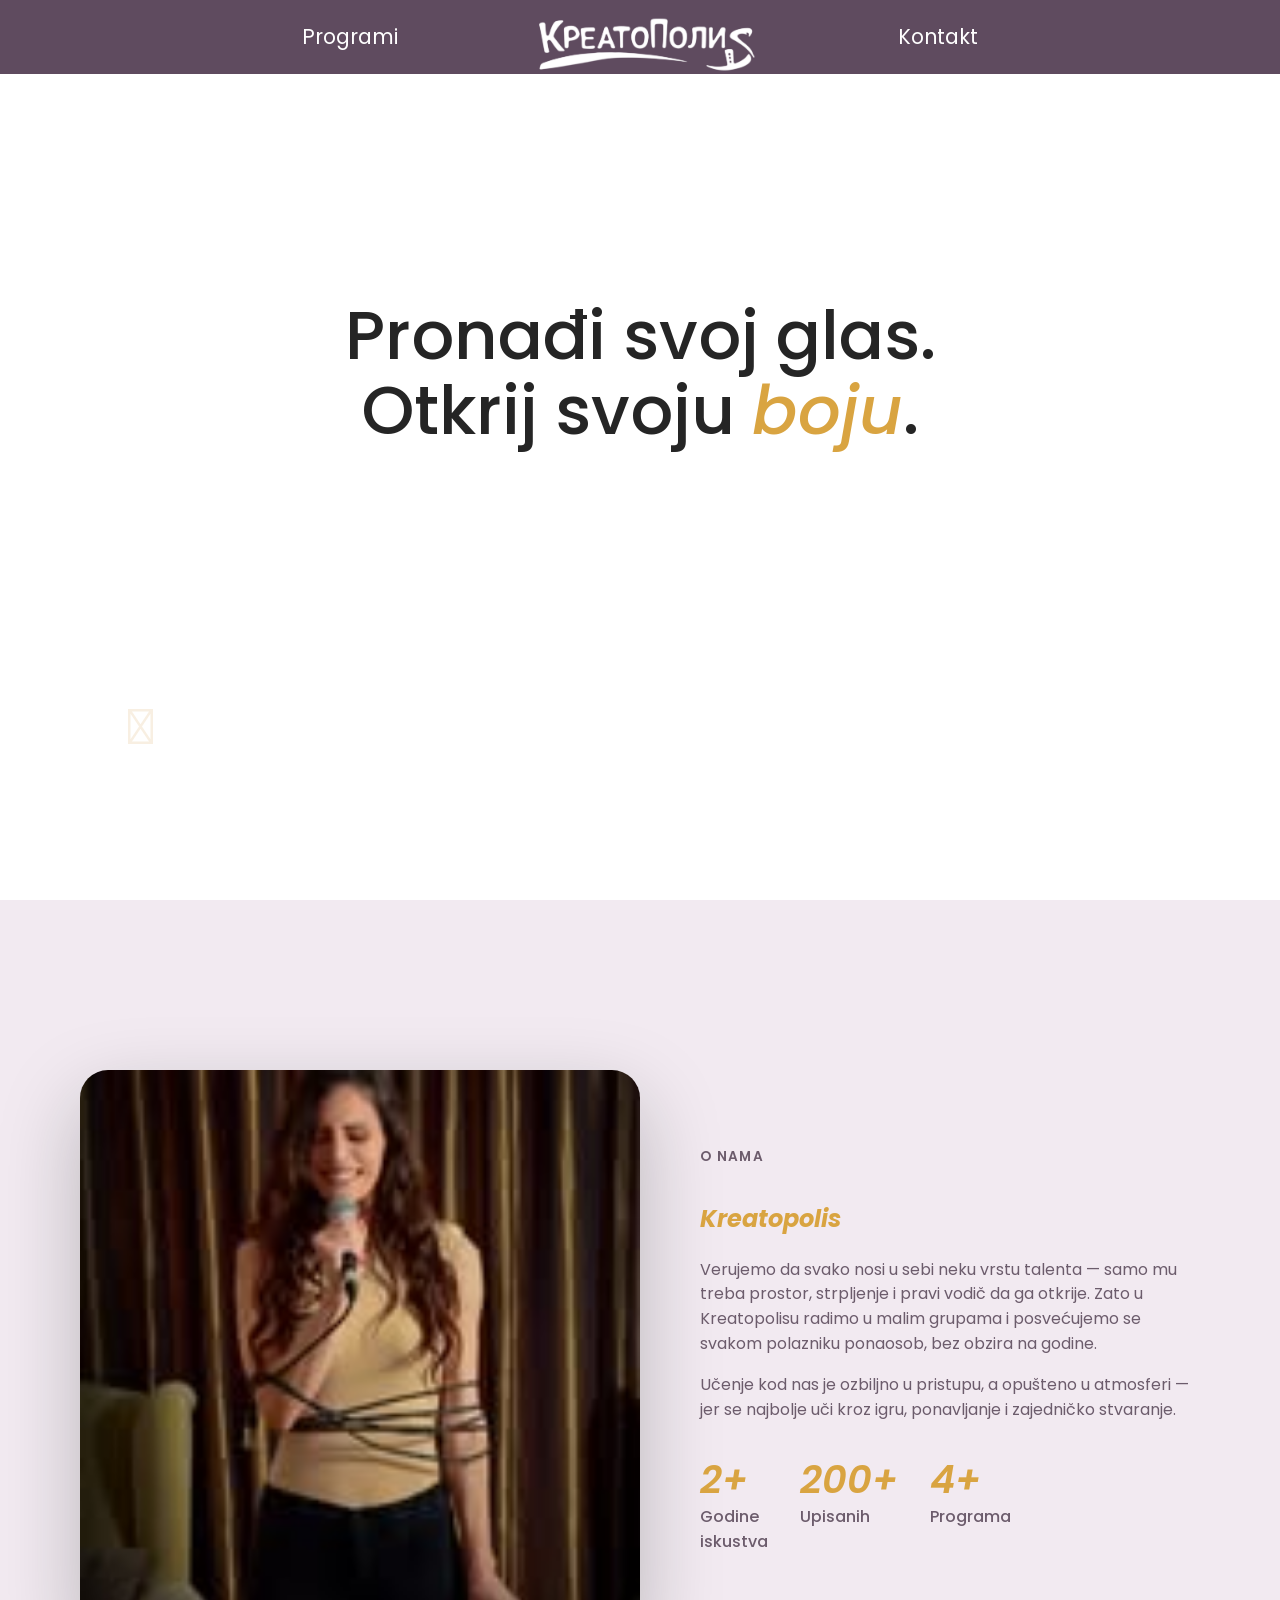
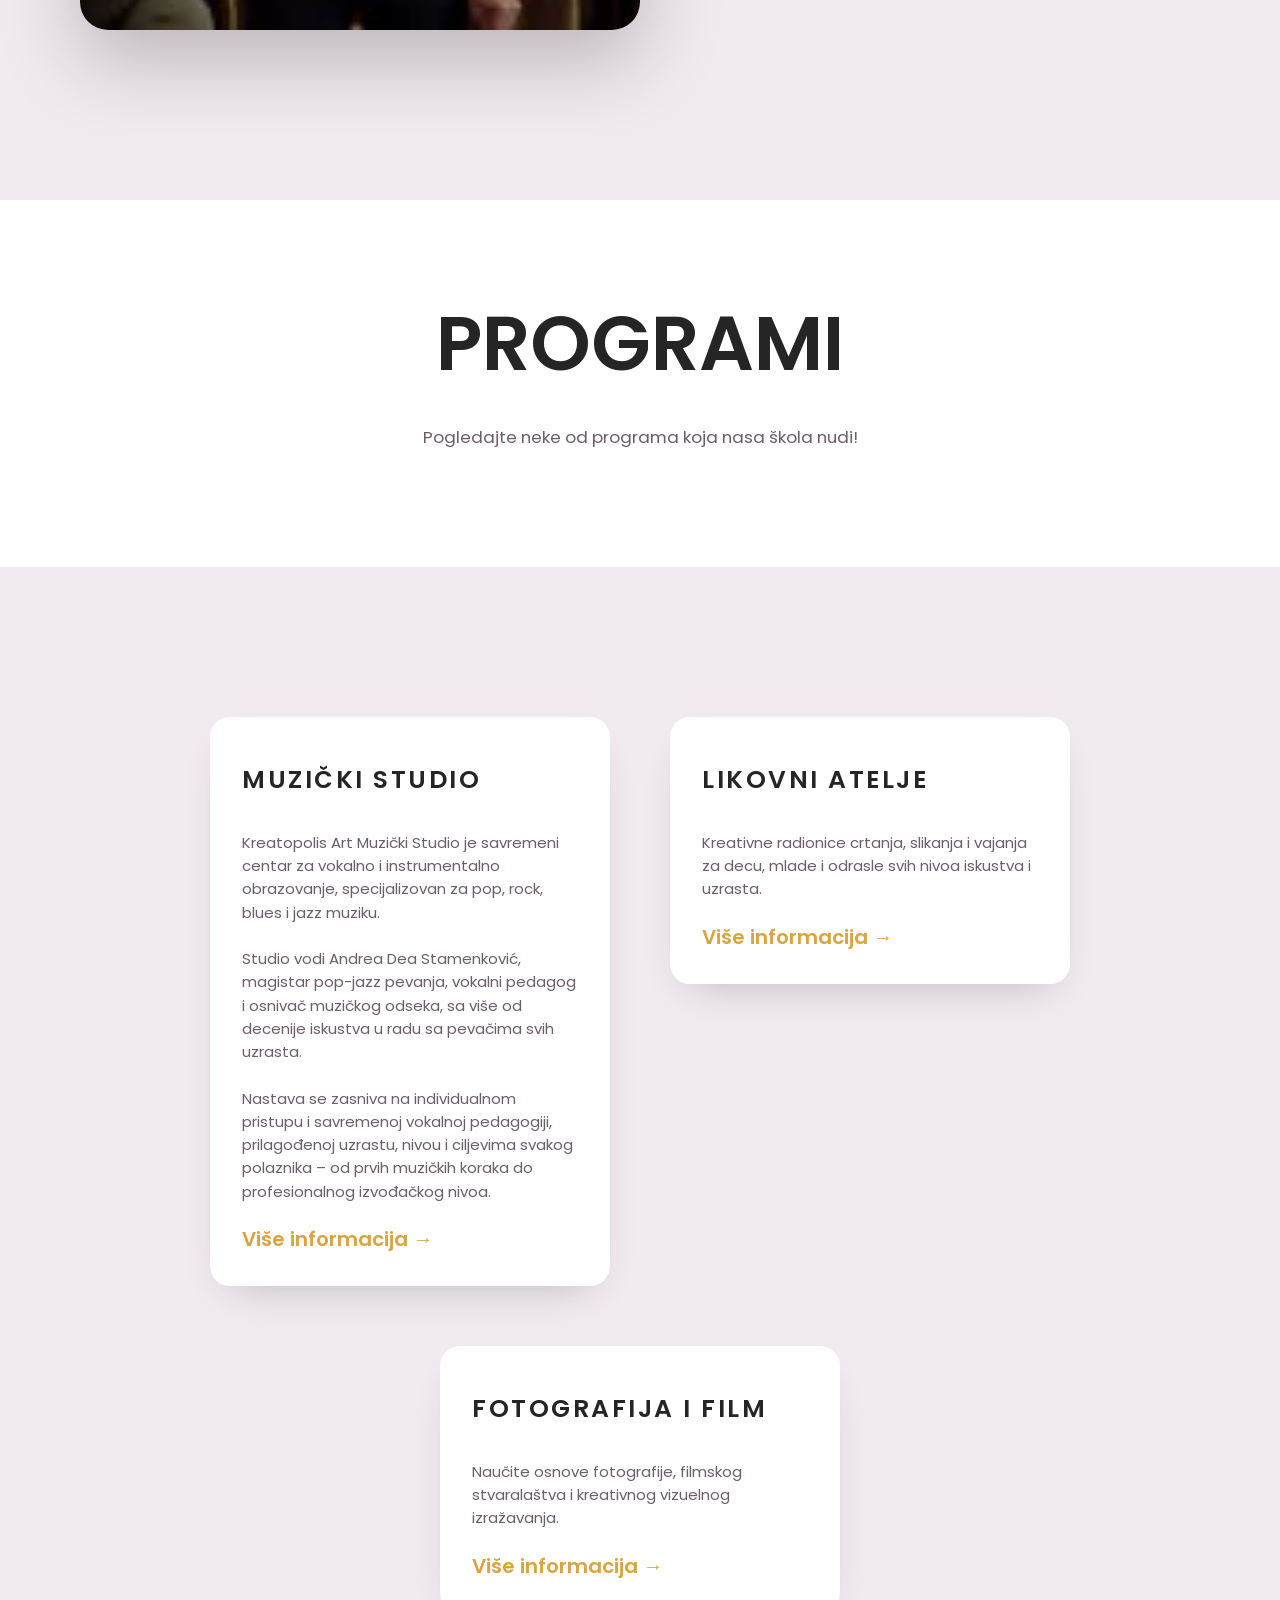
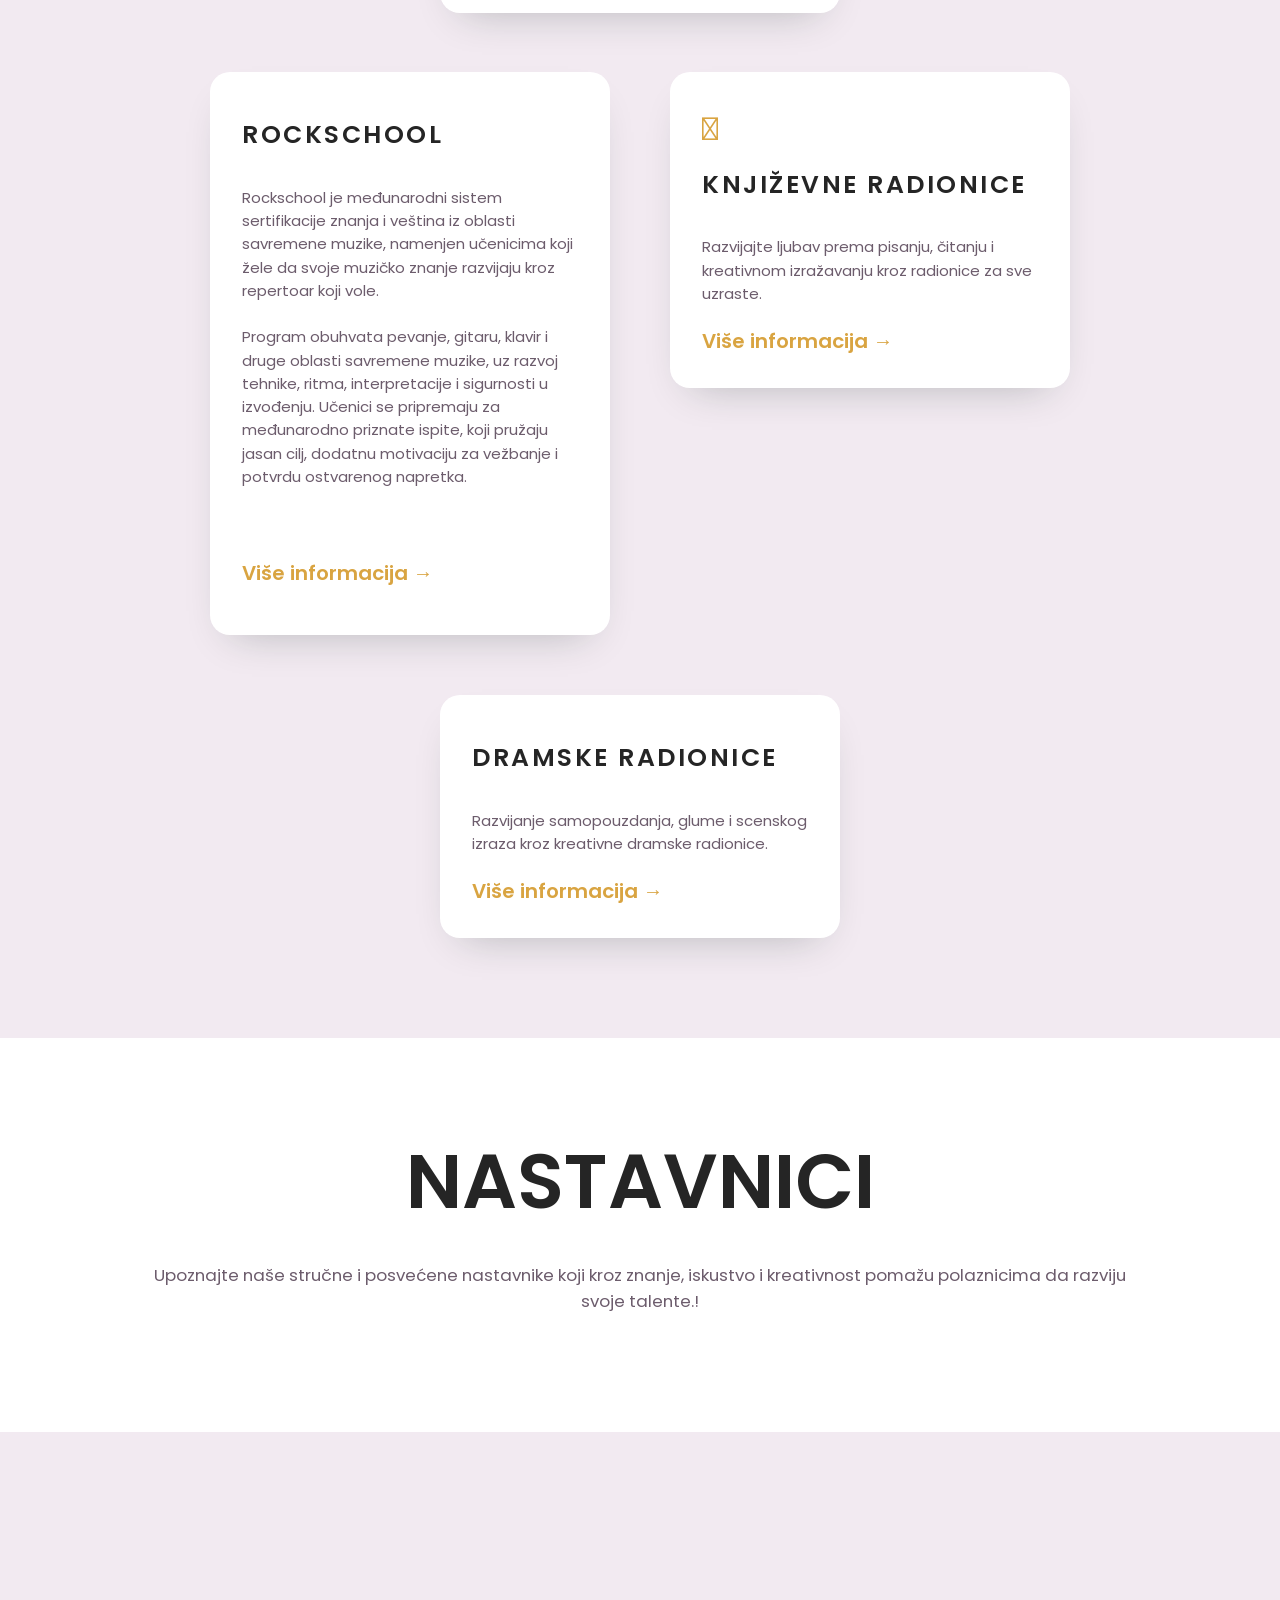
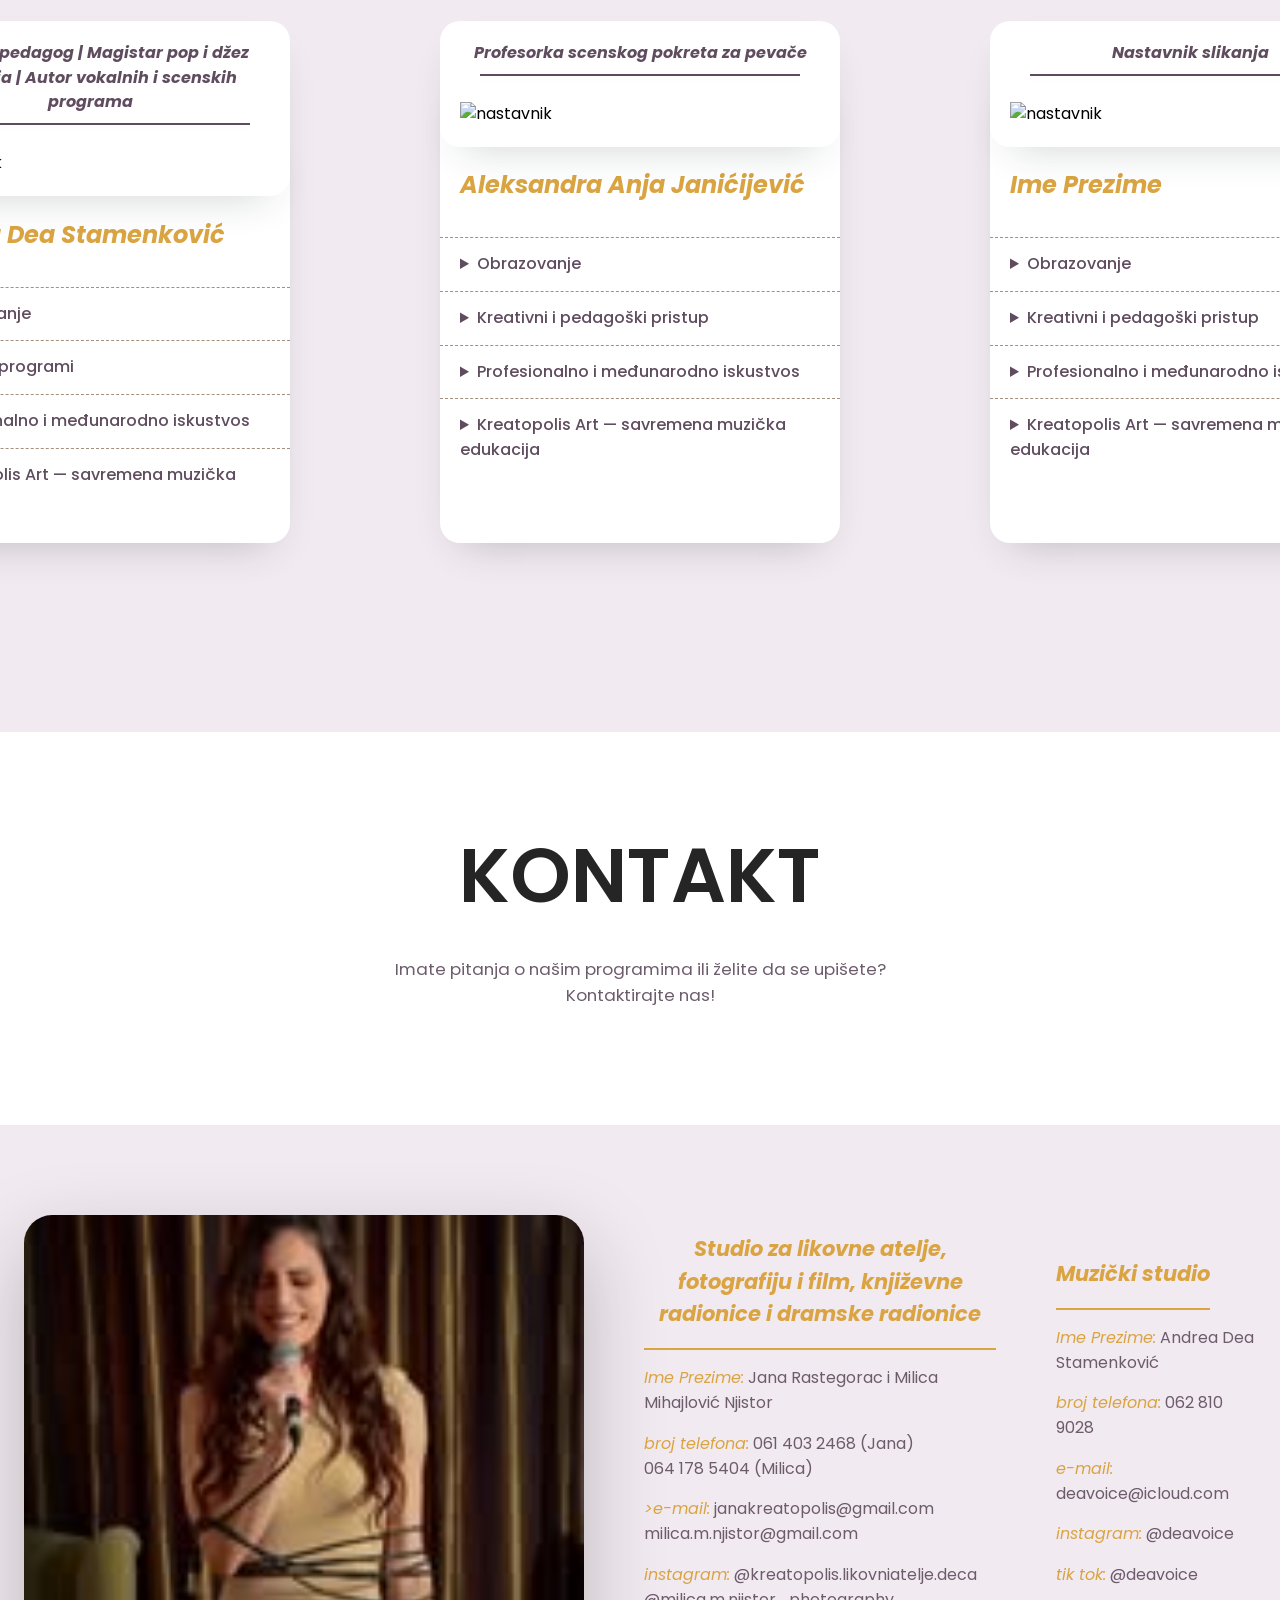
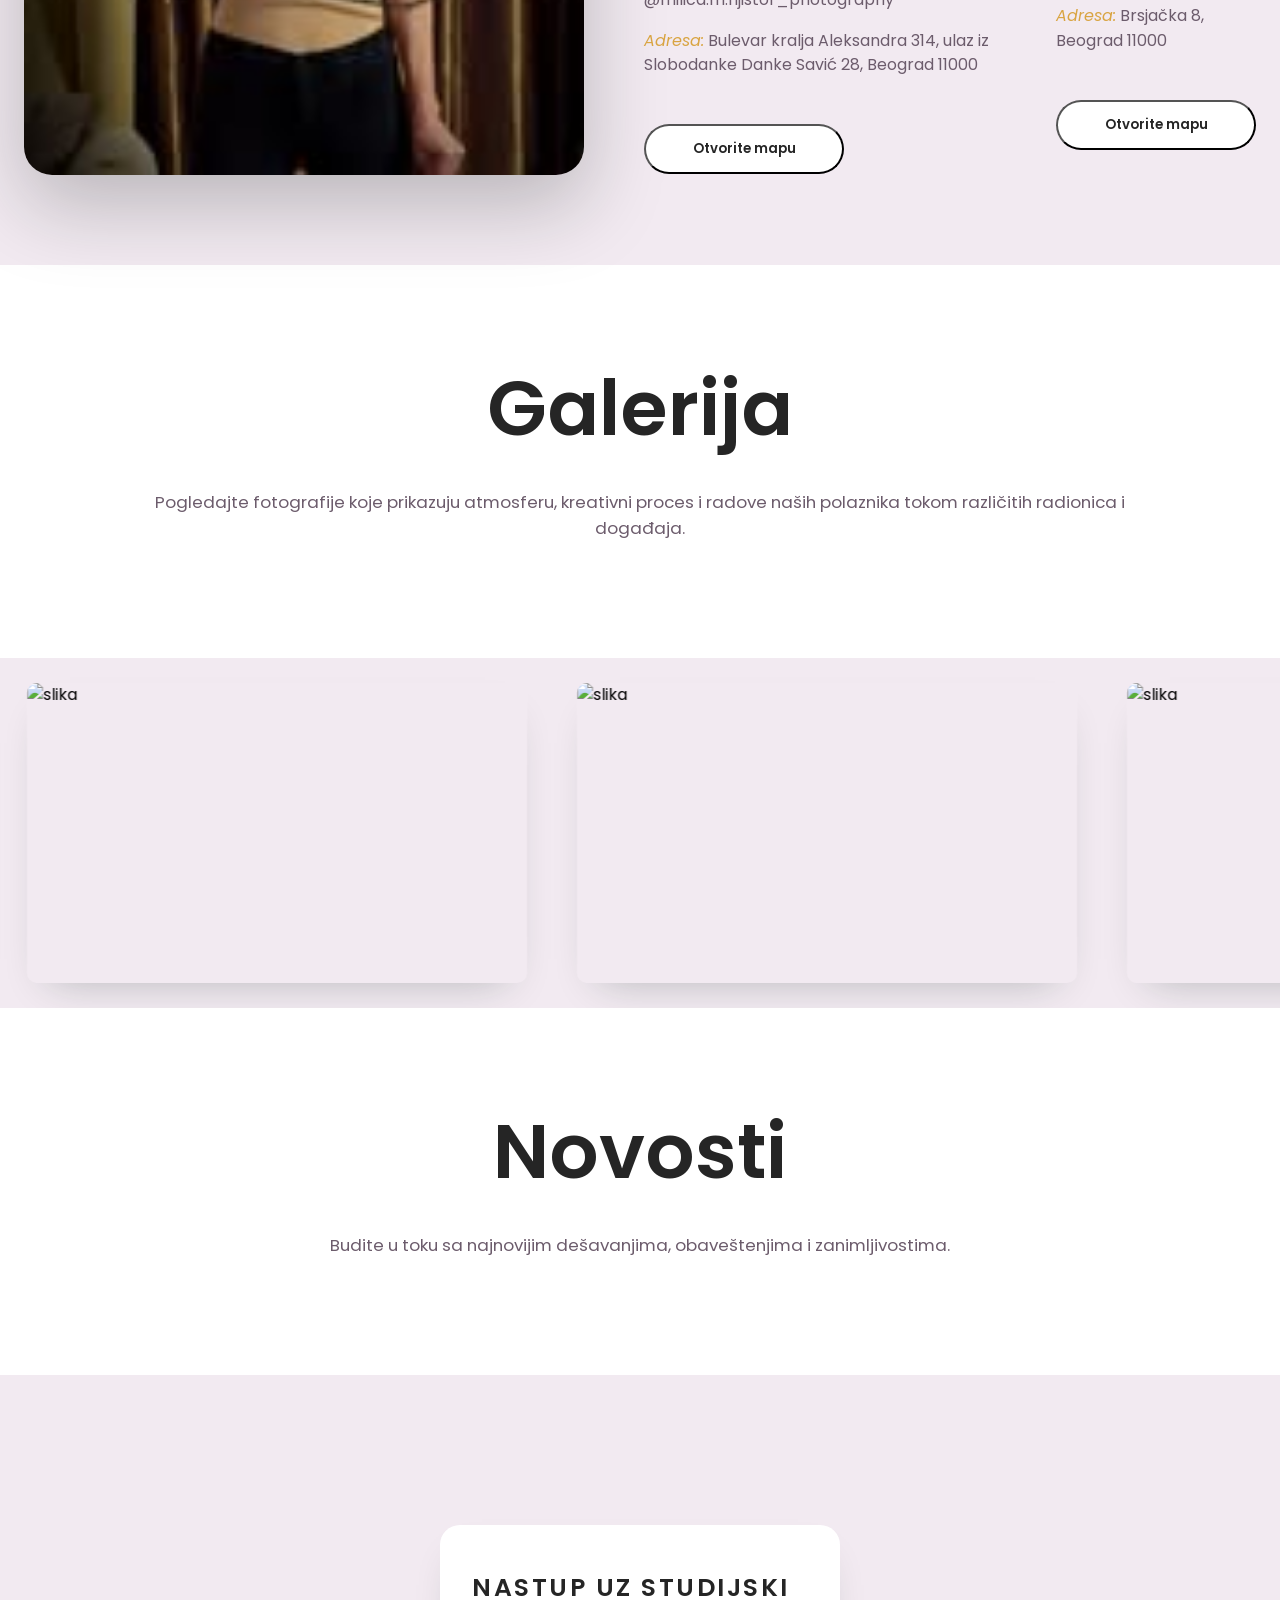
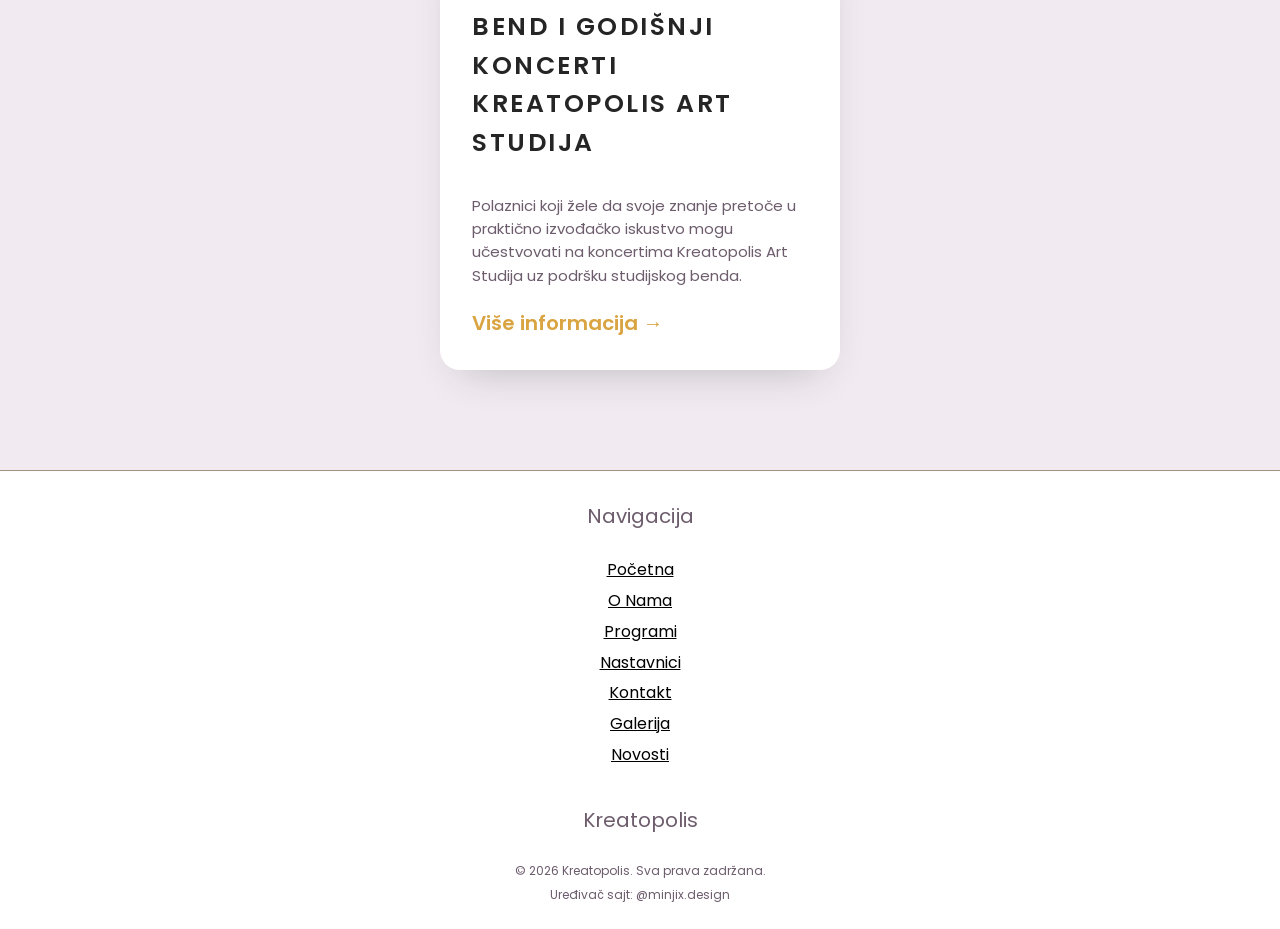
==== commit 883bfe85: "Malo raspored promenjen" ====
--- a/index.html
+++ b/index.html
@@ -104,13 +104,14 @@
     <section class="ProgramiSekcije">
 
         <div class="box">
-        <div class="Sekcija">
+
+            <div class="Sekcija">
 
             <div class="Program">
                 <div>
                     <i class="fa-brands fa-itunes-note ProgramIcon"></i>
                     <p class="LittleText" id="program">Muzički studio</p> 
-                    <p class="LittleText" id="LittleTextProgram">RKreatopolis Art Muzički Studio je savremeni centar za vokalno i instrumentalno obrazovanje, specijalizovan za pop, rock, blues i jazz muziku.<br><br>
+                    <p class="LittleText" id="LittleTextProgram">Kreatopolis Art Muzički Studio je savremeni centar za vokalno i instrumentalno obrazovanje, specijalizovan za pop, rock, blues i jazz muziku.<br><br>
 
                         Studio vodi Andrea Dea Stamenković, magistar pop-jazz pevanja, vokalni pedagog i osnivač muzičkog odseka, sa više od decenije iskustva u radu sa pevačima svih uzrasta.<br><br>
 
@@ -490,9 +491,9 @@
                         na scenu.</p>
                 </details>
             </div>
-        </div>
+            </div>
         
-        <div class="Sekcija">
+            <div class="Sekcija">
 
             <div class="Program">
                 <div>
@@ -563,14 +564,9 @@
                     <p>Sav potreban likovni materijal obezbeđen je tokom radionica, osim ukoliko nije drugačije naznačeno.</p>
                 </details>
             </div>
-        </div> 
-
-         
-        </div>
-    
-        <div class="box">    
-
-        <div class="Sekcija">
+            </div> 
+
+            <div class="Sekcija">
 
             <div class="Program">
                 <div>
@@ -598,52 +594,11 @@
                 </details>
 
             </div>
-        </div>   
-
-        <div class="Sekcija">
-
-            <div class="Program">
-                <div>
-                    <i class="fas fa-book ProgramIcon"></i>
-                    <p class="LittleText" id="program">KNJIŽEVNE RADIONICE</p> 
-                    <p class="LittleText" id="LittleTextProgram">Razvijajte ljubav prema pisanju, čitanju i kreativnom izražavanju kroz radionice za sve uzraste.</p>
-                    <button id="ViseInformacija" class="izrolaj" onclick="izrolaj('podsekcija-4', this)">Više informacija →</button>
-                </div>
-            </div>
-
-            <div class="Podsekcija" id="podsekcija-4">
-                <details>
-                    <summary>Individualni časovi kreativnog pisanja</summary>
-                    <p>Razvijanje stila, mašte i tehnike pisanja kroz individualni rad sa mentorom.</p>
-                </details>
-
-                <details>
-                    <summary>Kockorama - čitalačke radionice za decu</summary>
-                    <p>Kroz zanimljive priče i razgovor podstičemo ljubav prema knjigama, maštu i kritičko razmišljanje.</p>
-                </details>
-            </div>
-        </div> 
-        
-        <div class="Sekcija">
-
-            <div class="Program">
-                <div>
-                    <i class="fa-solid fa-masks-theater ProgramIcon"></i>
-                    <p class="LittleText" id="program">DRAMSKE RADIONICE</p> 
-                    <p class="LittleText" id="LittleTextProgram">Razvijanje samopouzdanja, glume i scenskog izraza kroz kreativne dramske radionice.</p>
-                    <button id="ViseInformacija" class="izrolaj" onclick="izrolaj('podsekcija-5', this)">Više informacija →</button>
-                </div>
-            </div>
-
-            <div class="Podsekcija" id="podsekcija-5">
-                <details>
-                    <summary>Gluma i scenski nastup</summary>
-                    <p>Kroz vežbe improvizacije, govor, pokret i rad na ulogama polaznici razvijaju samopouzdanje, kreativnost i ljubav prema pozorištu.</p>
-                </details>
-            </div>
-        </div>
-
-                <div class="Sekcija">
+            </div>   
+        </div>
+
+        <div class="box"> 
+            <div class="Sekcija">
 
             <div class="Program">
                 <div>
@@ -651,7 +606,7 @@
                     <p class="LittleText" id="program">ROCKSCHOOL</p> 
                     <p class="LittleText" id="LittleTextProgram"> Rockschool je međunarodni sistem sertifikacije znanja i veština iz oblasti savremene muzike, namenjen učenicima koji žele da svoje muzičko znanje razvijaju kroz repertoar koji vole.<br><br>
                          Program obuhvata pevanje, gitaru, klavir i druge oblasti savremene muzike, uz razvoj tehnike, ritma, interpretacije i sigurnosti u izvođenju. Učenici se pripremaju za međunarodno priznate ispite, koji pružaju jasan cilj, dodatnu motivaciju za vežbanje i potvrdu ostvarenog napretka.<br><br> 
-                         Na višim nivoima moguće je ostvariti i UCAS poene, što može biti prednost za učenike pri nastavku školovanja u inostranstvu. </p>
+                         <br><br>
                     <button id="ViseInformacija" class="izrolaj" onclick="izrolaj('podsekcija-6', this)">Više informacija →</button>
                 </div>
             </div>
@@ -718,7 +673,53 @@
                 </details>
 
             </div>
-        </div>  
+            </div>
+
+            <div class="Sekcija">
+
+            <div class="Program">
+                <div>
+                    <i class="fas fa-book ProgramIcon"></i>
+                    <p class="LittleText" id="program">KNJIŽEVNE RADIONICE</p> 
+                    <p class="LittleText" id="LittleTextProgram">Razvijajte ljubav prema pisanju, čitanju i kreativnom izražavanju kroz radionice za sve uzraste.</p>
+                    <button id="ViseInformacija" class="izrolaj" onclick="izrolaj('podsekcija-4', this)">Više informacija →</button>
+                </div>
+            </div>
+
+            <div class="Podsekcija" id="podsekcija-4">
+                <details>
+                    <summary>Individualni časovi kreativnog pisanja</summary>
+                    <p>Razvijanje stila, mašte i tehnike pisanja kroz individualni rad sa mentorom.</p>
+                </details>
+
+                <details>
+                    <summary>Kockorama - čitalačke radionice za decu</summary>
+                    <p>Kroz zanimljive priče i razgovor podstičemo ljubav prema knjigama, maštu i kritičko razmišljanje.</p>
+                </details>
+            </div>
+            </div> 
+
+            <div class="Sekcija">
+
+            <div class="Program">
+                <div>
+                    <i class="fa-solid fa-masks-theater ProgramIcon"></i>
+                    <p class="LittleText" id="program">DRAMSKE RADIONICE</p> 
+                    <p class="LittleText" id="LittleTextProgram">Razvijanje samopouzdanja, glume i scenskog izraza kroz kreativne dramske radionice.</p>
+                    <button id="ViseInformacija" class="izrolaj" onclick="izrolaj('podsekcija-5', this)">Više informacija →</button>
+                </div>
+            </div>
+
+            <div class="Podsekcija" id="podsekcija-5">
+                <details>
+                    <summary>Gluma i scenski nastup</summary>
+                    <p>Kroz vežbe improvizacije, govor, pokret i rad na ulogama polaznici razvijaju samopouzdanje, kreativnost i ljubav prema pozorištu.</p>
+                </details>
+            </div>
+            </div>
+
+              
+
         </div>
 
     </section>
@@ -745,7 +746,7 @@
                     <span class="ink"><h2>Andrea Dea Stamenković</h2></span>
                     <p class="LittleText">
                         <div class="PodsekcijaBiografija" id="Biografija" style="display: flex;">
-                    <details>
+                            <details>
                         <summary>Obrazovanje</summary>
                         <p>Andrea Stamenković je vokalni pedagog, magistar pop i džez pevanja,
                             osnivač Kreatopolis Art muzičkog odseka i kreator autorskog programa Dea
@@ -757,8 +758,8 @@
                             jedan od kreatora programa muzičkog odseka za pop i džez pevanje, a kroz
                             program Dea Voice razvila je sopstveni pedagoški pristup, zasnovan na
                             individualnom radu i razvoju kompletnog izvođača.</p>
-                    </details>
-                    <details>
+                            </details>
+                            <details>
                         <summary>Autorski programi</summary>
                         <p>Poseban doprinos njenom radu predstavlja razvoj scenskog pokreta za
                             pevače. Andrea je među pionirima ove oblasti u Srbiji i prva je kreirala i
@@ -771,8 +772,8 @@
                             U radu sa pevačima poseban akcenat stavlja na oslobađanje vokalnog
                             potencijala, prevazilaženje treme, izgradnju samopouzdanja i razvoj
                             autentičnog umetničkog izraza.</p>
-                    </details>
-                    <details>
+                            </details>
+                            <details>
                         <summary>Profesionalno i međunarodno iskustvos</summary>
                         <p>Andrea je svoje pedagoško iskustvo gradila i kroz rad u različitim obrazovnim
                             ustanovama i kulturnim centrima. Tri godine radila je u državnoj muzičkoj školi
@@ -790,8 +791,8 @@
                             muzičke i televizijske projekte, uključujući IDJShow i Youth Stars, kroz rad na
                             vokalnoj tehnici, interpretaciji, scenskom nastupu, radu pred kamerama i
                             psihološkoj pripremi.</p>
-                    </details>                
-                    <details>
+                            </details>                
+                            <details>
                         <summary>Kreatopolis Art — savremena muzička edukacija</summary>
                         <p>Kroz Kreatopolis Art Andrea razvija koncept muzičkog obrazovanja koji
                             povezuje stručnost, savremene metode i individualni potencijal svakog
@@ -802,7 +803,7 @@
                             scensko prisustvo.<br><br>
                             Za Andreu je pevanje više od tehnike — to je način da izvođač pronađe svoj
                             glas, svoj izraz i svoj lični umetnički potpis.</p>
-                    </details>
+                            </details>
                         </div>
                     </p>
                 </div>
@@ -844,15 +845,30 @@
                     </details>
                         </div></p>
                 </div>
-            </div>
-
-            <div class="Box_Nastavnici">
+
                 <div class="Nastavnik">
                     <span class="ink"><p id="ZanimanjeNastavnika">Nastavnik slikanja</p></span>
                     <img src="https://static.vecteezy.com/system/resources/previews/026/625/600/non_2x/person-icon-symbol-design-illustration-vector.jpg" alt="nastavnik" class="NastavnikIMG">
                     <span class="ink"><h2>Ime Prezime</h2></span>
-                    <p class="LittleText">Biografija: tekst tekst tekst tekst tekst tekst tekst tekst tekst tekst</p>
-                </div>
+                    <p class="LittleText">                        <div class="PodsekcijaBiografija" id="Biografija" style="display: flex;">
+                            <details>
+                        <summary>Obrazovanje</summary>
+                        <p></p>
+                            </details>
+                            <details>
+                        <summary>Kreativni i pedagoški pristup</summary>
+                        <p></p>
+                            </details>
+                            <details>
+                        <summary>Profesionalno i međunarodno iskustvos</summary>
+                        <p></p>
+                            </details>                
+                            <details>
+                        <summary>Kreatopolis Art — savremena muzička edukacija</summary>
+                        <p></p>
+                            </details>
+                        </div></p>
+                </div>                
             </div>
         </div>
 
--- a/CSS/style.css
+++ b/CSS/style.css
@@ -765,9 +765,11 @@
     transition: opacity 0.4s ease, max-height 0.4s ease;
     color: var(--NavColor);
 }
+
+
 .Podsekcija.open {
     opacity: 1;
-    max-height: 1000px;
+    max-height: 10000px;
 }
 
 .Podsekcija details{
@@ -776,6 +778,27 @@
 }
 .Podsekcija details:first-child{
     border-top: none;
+}
+
+.PodsekcijaBiografija{
+    background-color: var(--PrimaryColor);
+    border-radius: 0px 0px 20px 20px;
+    justify-content: left;
+    align-items: left;
+    flex-direction: column;
+    display: flex;
+    color: var(--NavColor);
+}
+.PodsekcijaBiografija:first-child{
+    border-top: none;
+}
+.PodsekcijaBiografija.open{
+    max-height: 1000px;
+}
+
+.PodsekcijaBiografija details{
+    padding: 14px 20px;
+    border-top: 1px dashed var(--BorderColor);    
 }
 
 details summary {
@@ -912,7 +935,8 @@
     text-align: center;
     color: var(--NavColor);
     position: relative;
-    padding-left: 0px;
+    padding: 20px 20px 0px 20px;
+    font-weight: 700;
 }
 
 #ZanimanjeNastavnika::after {
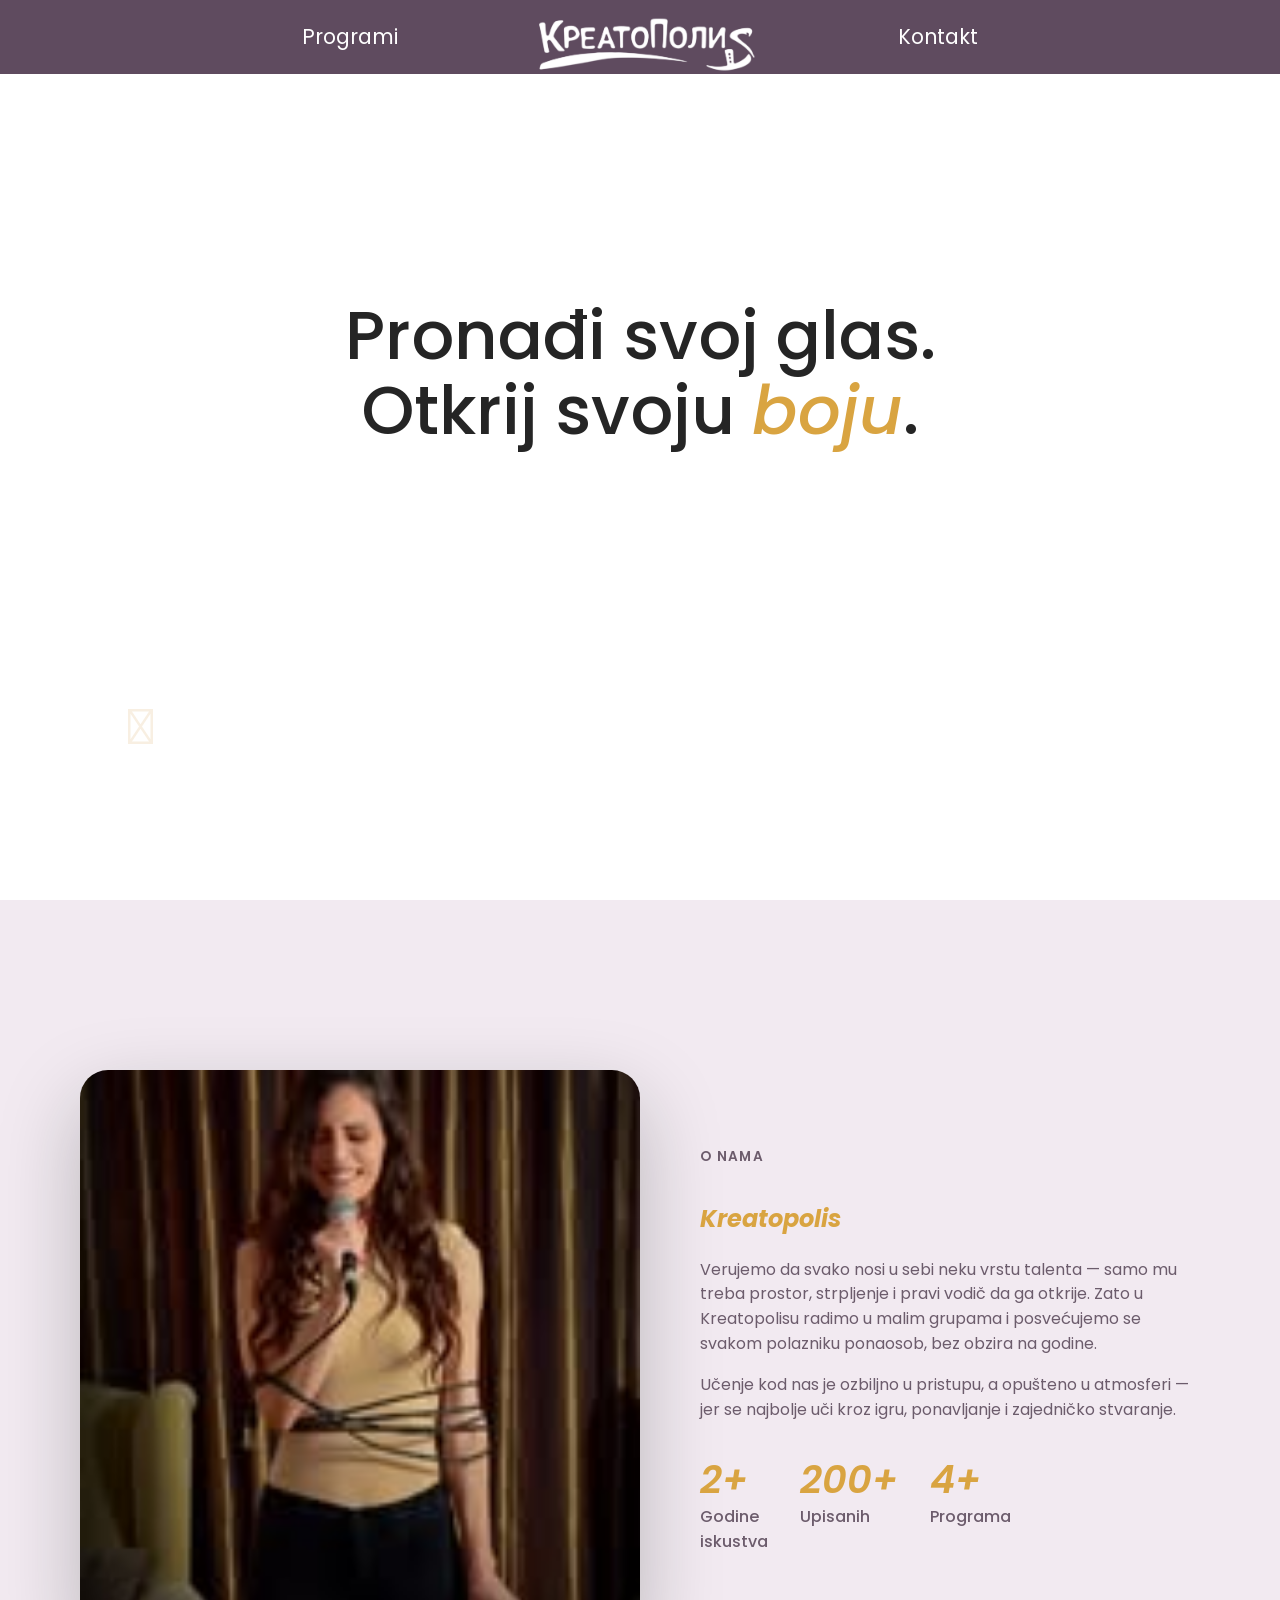
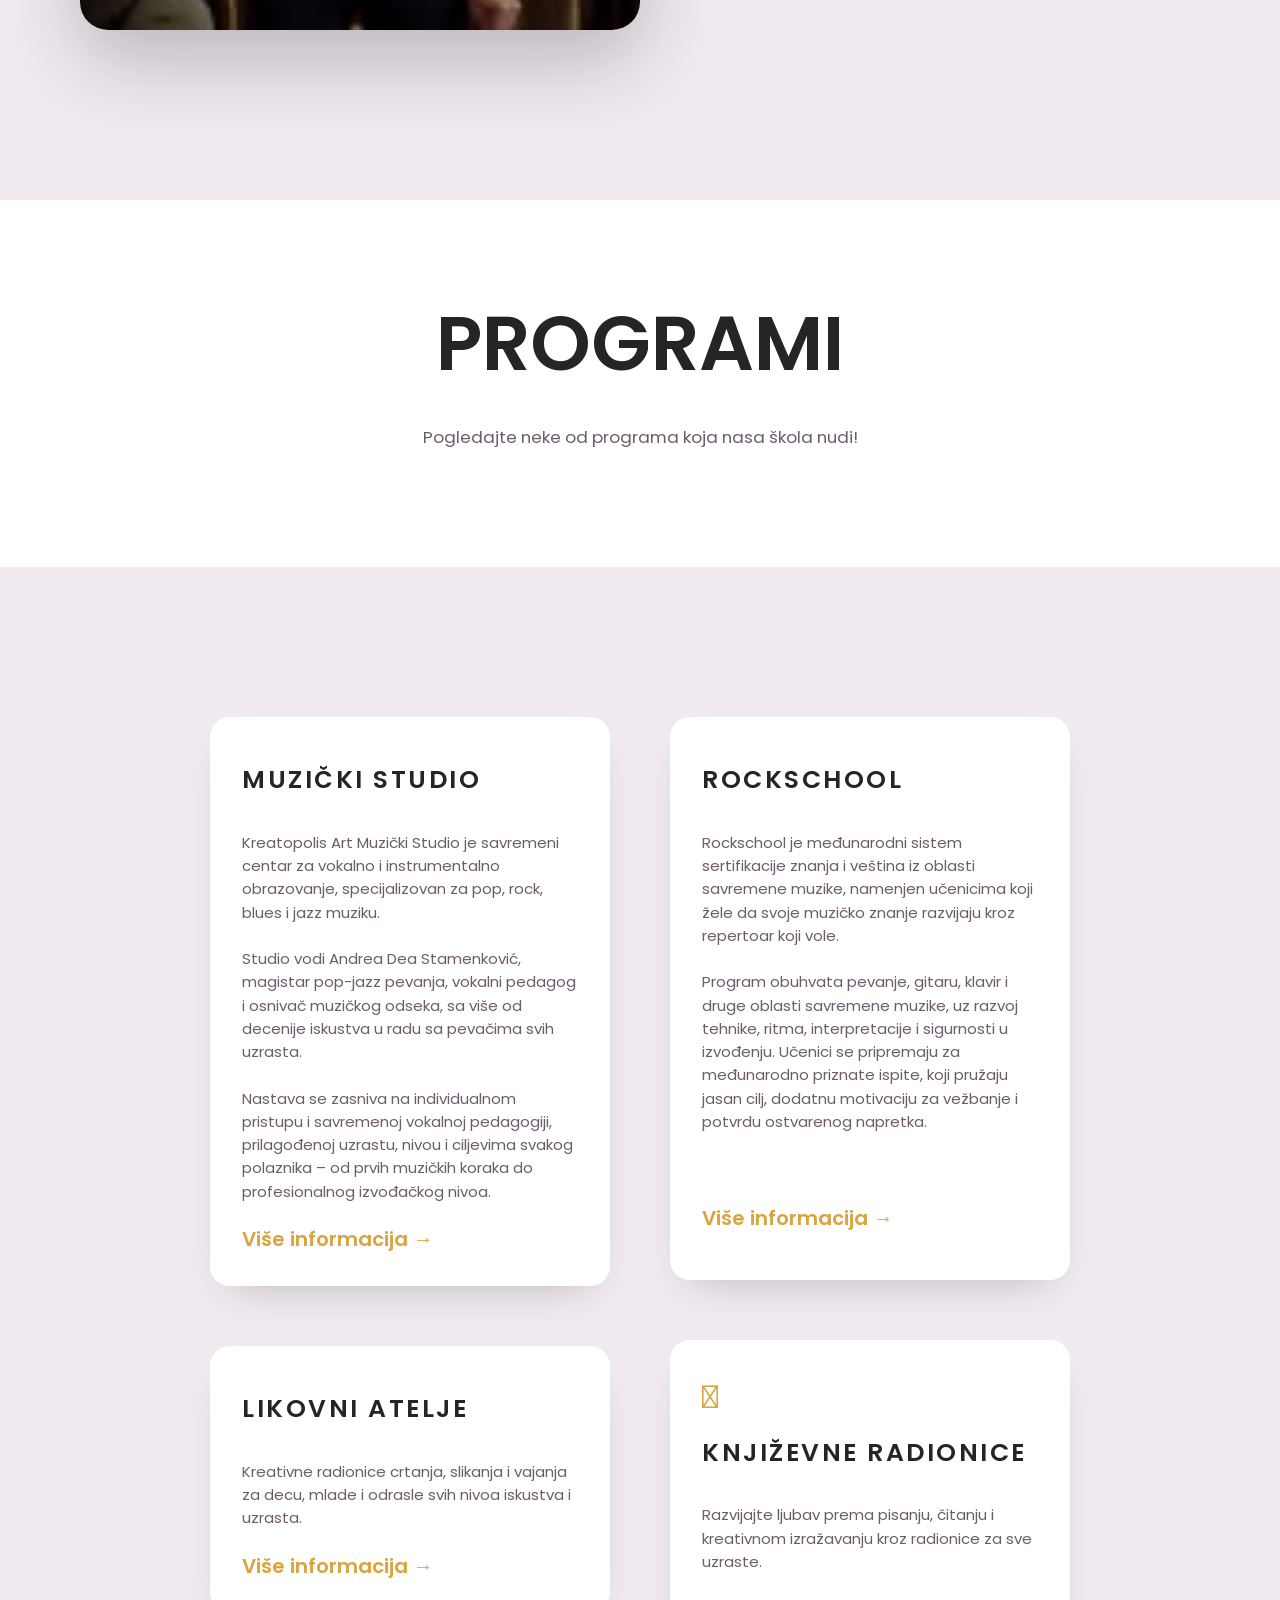
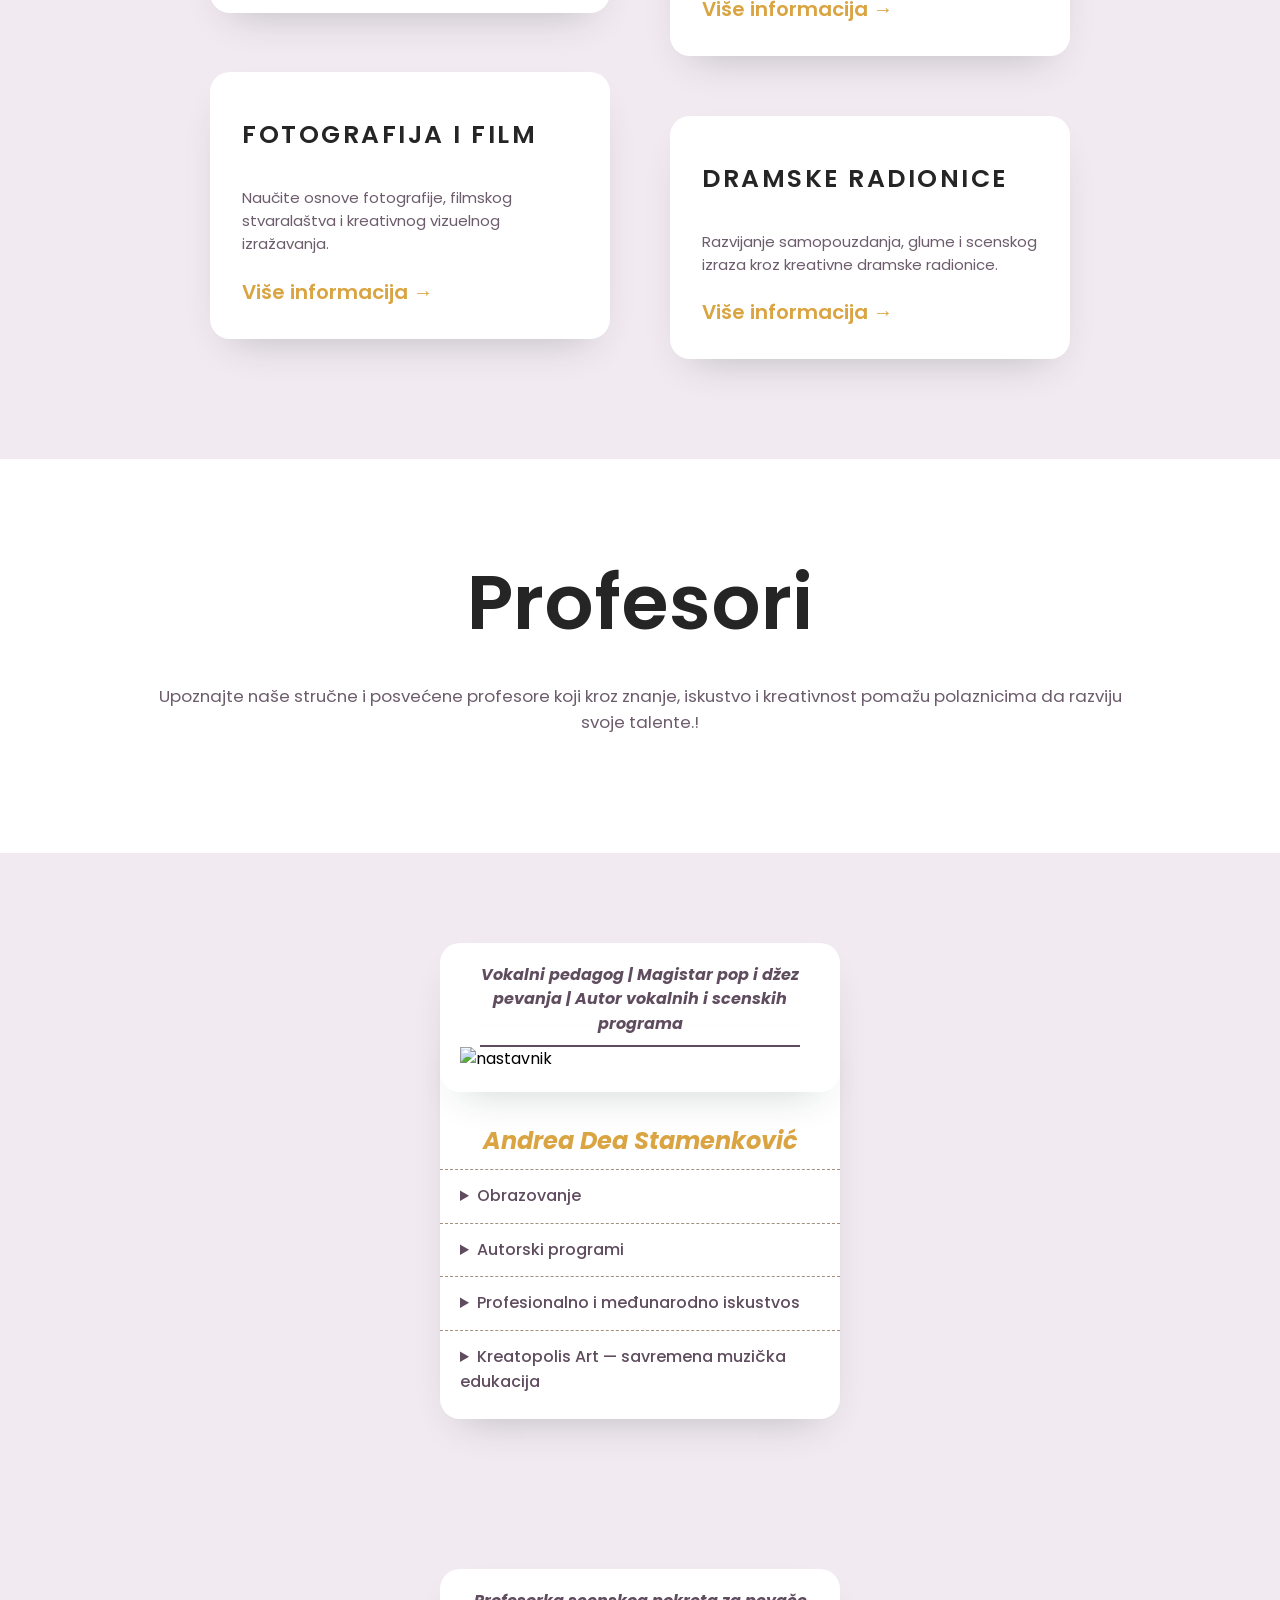
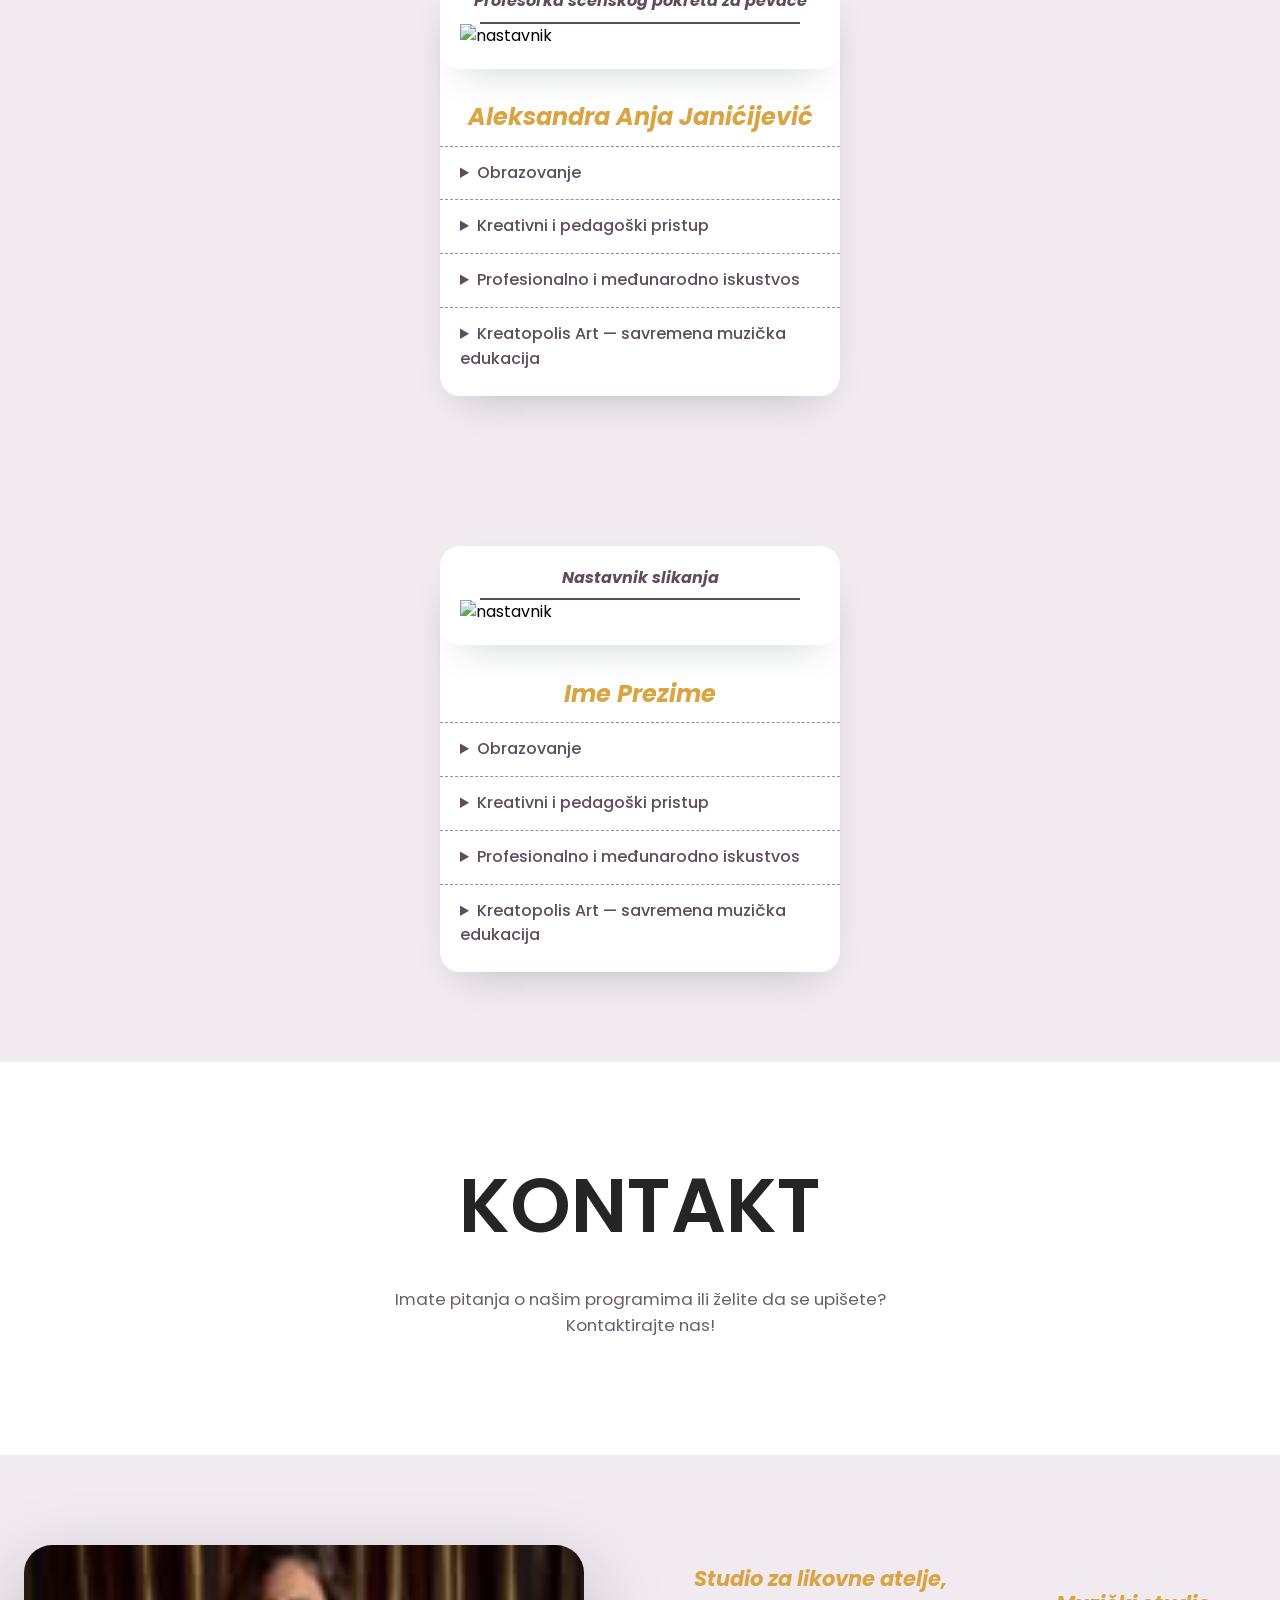
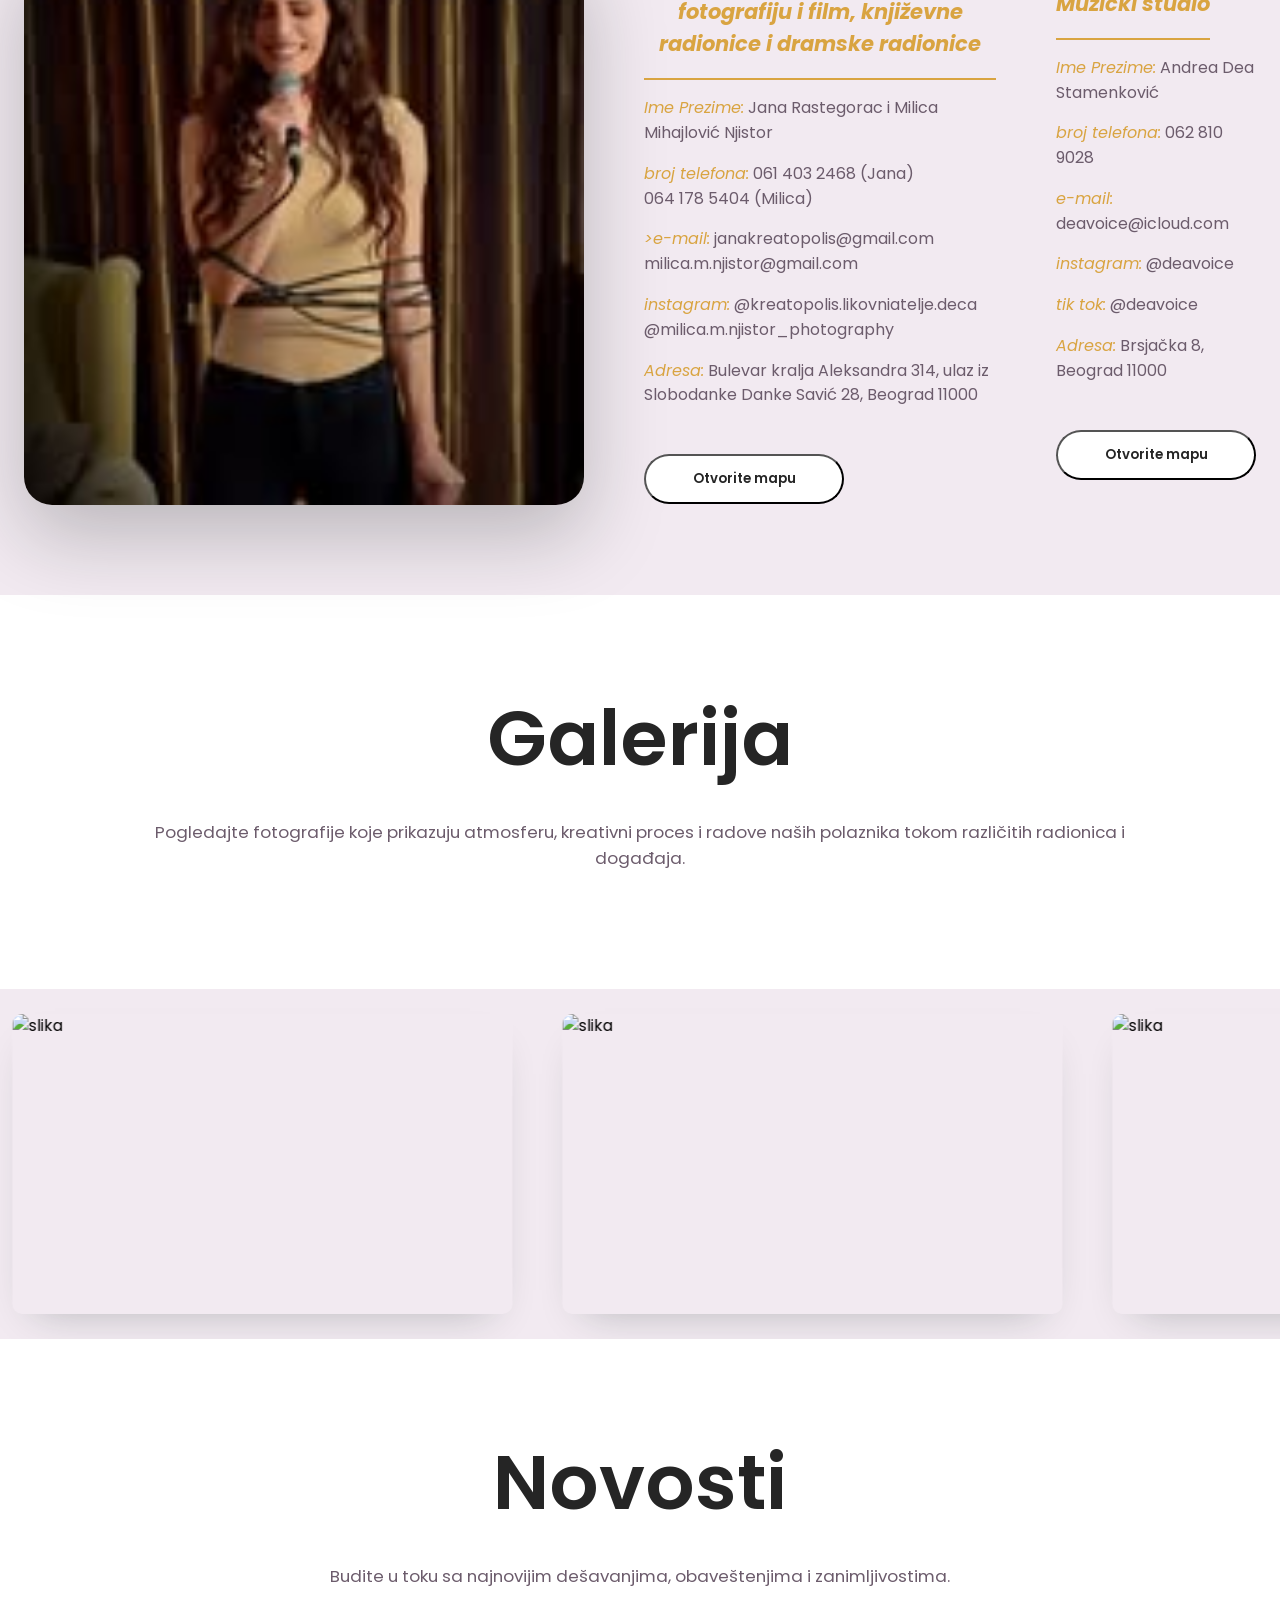
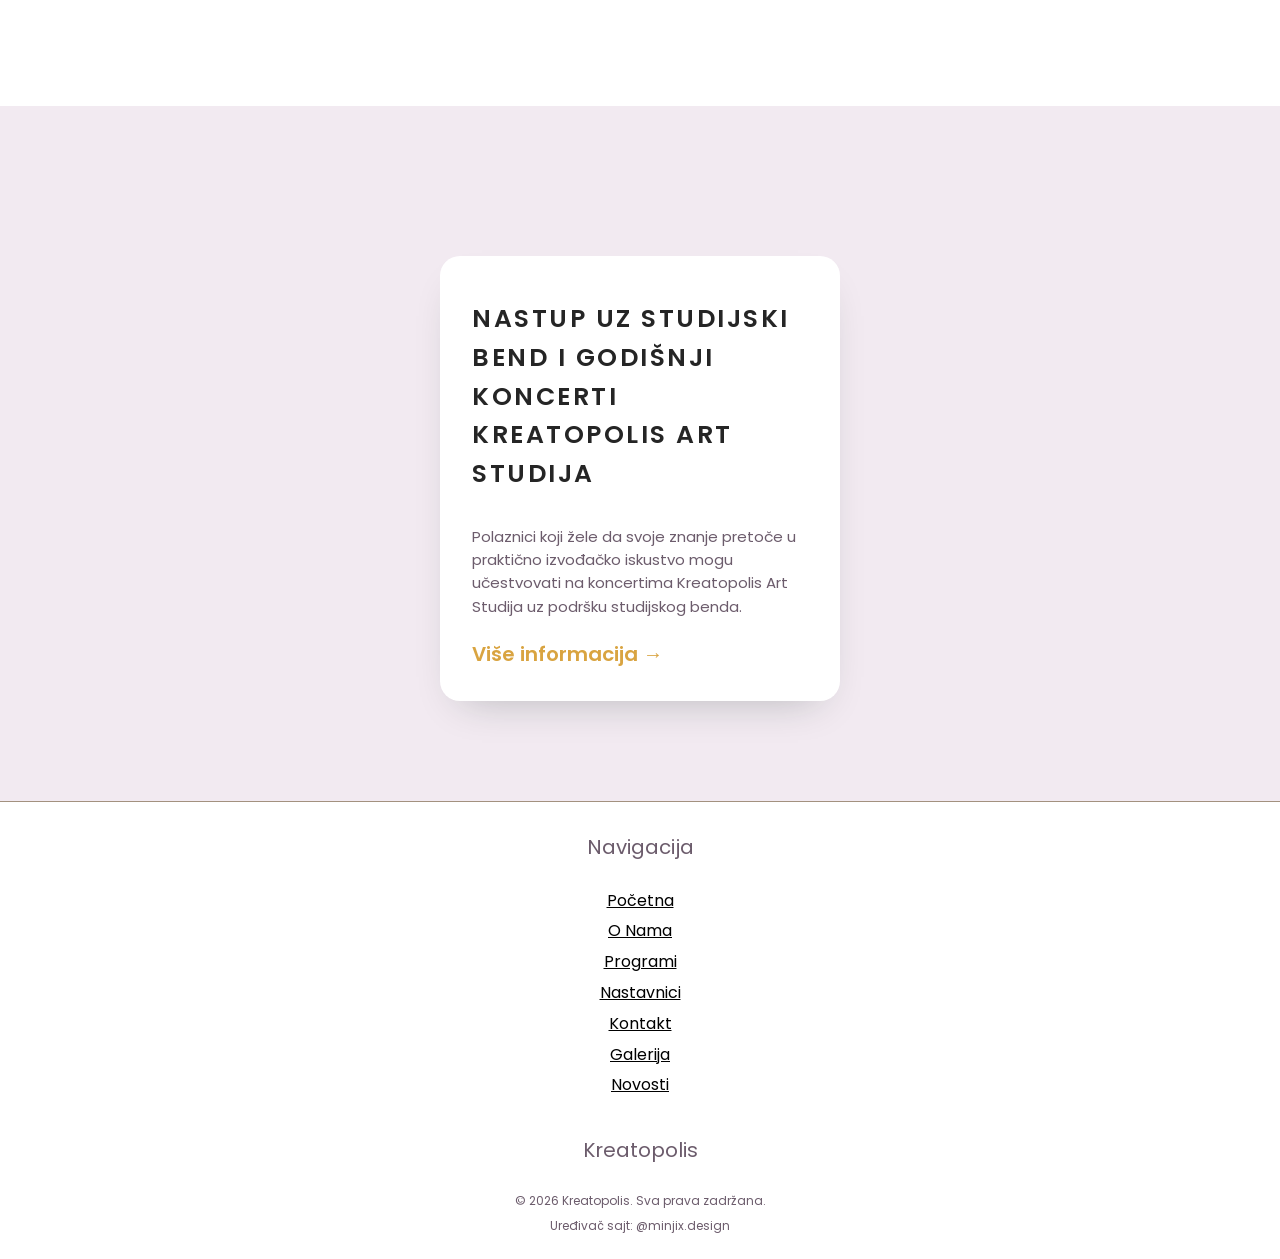
==== commit 73daec81: "Update print statement from 'Hello' to 'Goodbye'" ====
--- a/index.html
+++ b/index.html
@@ -728,8 +728,8 @@
     <section class="TextPart" id="Nastavnici">
         
         <div class="Texts reveal">
-            <h1>NASTAVNICI</h1>
-            <p class="DarkerText">Upoznajte naše stručne i posvećene nastavnike koji kroz znanje, iskustvo i kreativnost pomažu polaznicima da razviju svoje talente.!</p>
+            <h1>Profesori</h1>
+            <p class="DarkerText">Upoznajte naše stručne i posvećene profesore koji kroz znanje, iskustvo i kreativnost pomažu polaznicima da razviju svoje talente.!</p>
         </div>
      
     </section>
--- a/CSS/style.css
+++ b/CSS/style.css
@@ -662,7 +662,7 @@
 
 .box{
     display: flex;
-    flex-direction: row;
+    flex-direction: column;
     flex-wrap: wrap;
     justify-content: center;
     gap: 60px;
@@ -672,6 +672,13 @@
     display: flex;
     flex-direction: column;
 }
+
+@media (max-width:1100px){
+    .Sekcija{
+        flex-direction: column;
+    }
+}
+
 
 .Program {
     width: min(400px, 88vw);
@@ -913,7 +920,9 @@
 }
 
 .Nastavnik p, .Nastavnik span h2{
-    padding-left: 20px;
+    padding: 10px;
+    text-align: center;
+    margin-bottom: -10px;
 }
 
 .Box_Nastavnici{
@@ -924,7 +933,7 @@
 }
 
 
-@media (max-width: 1100px){
+@media (max-width: 1500px){
     .Box_Nastavnici
     {
         flex-direction: column;
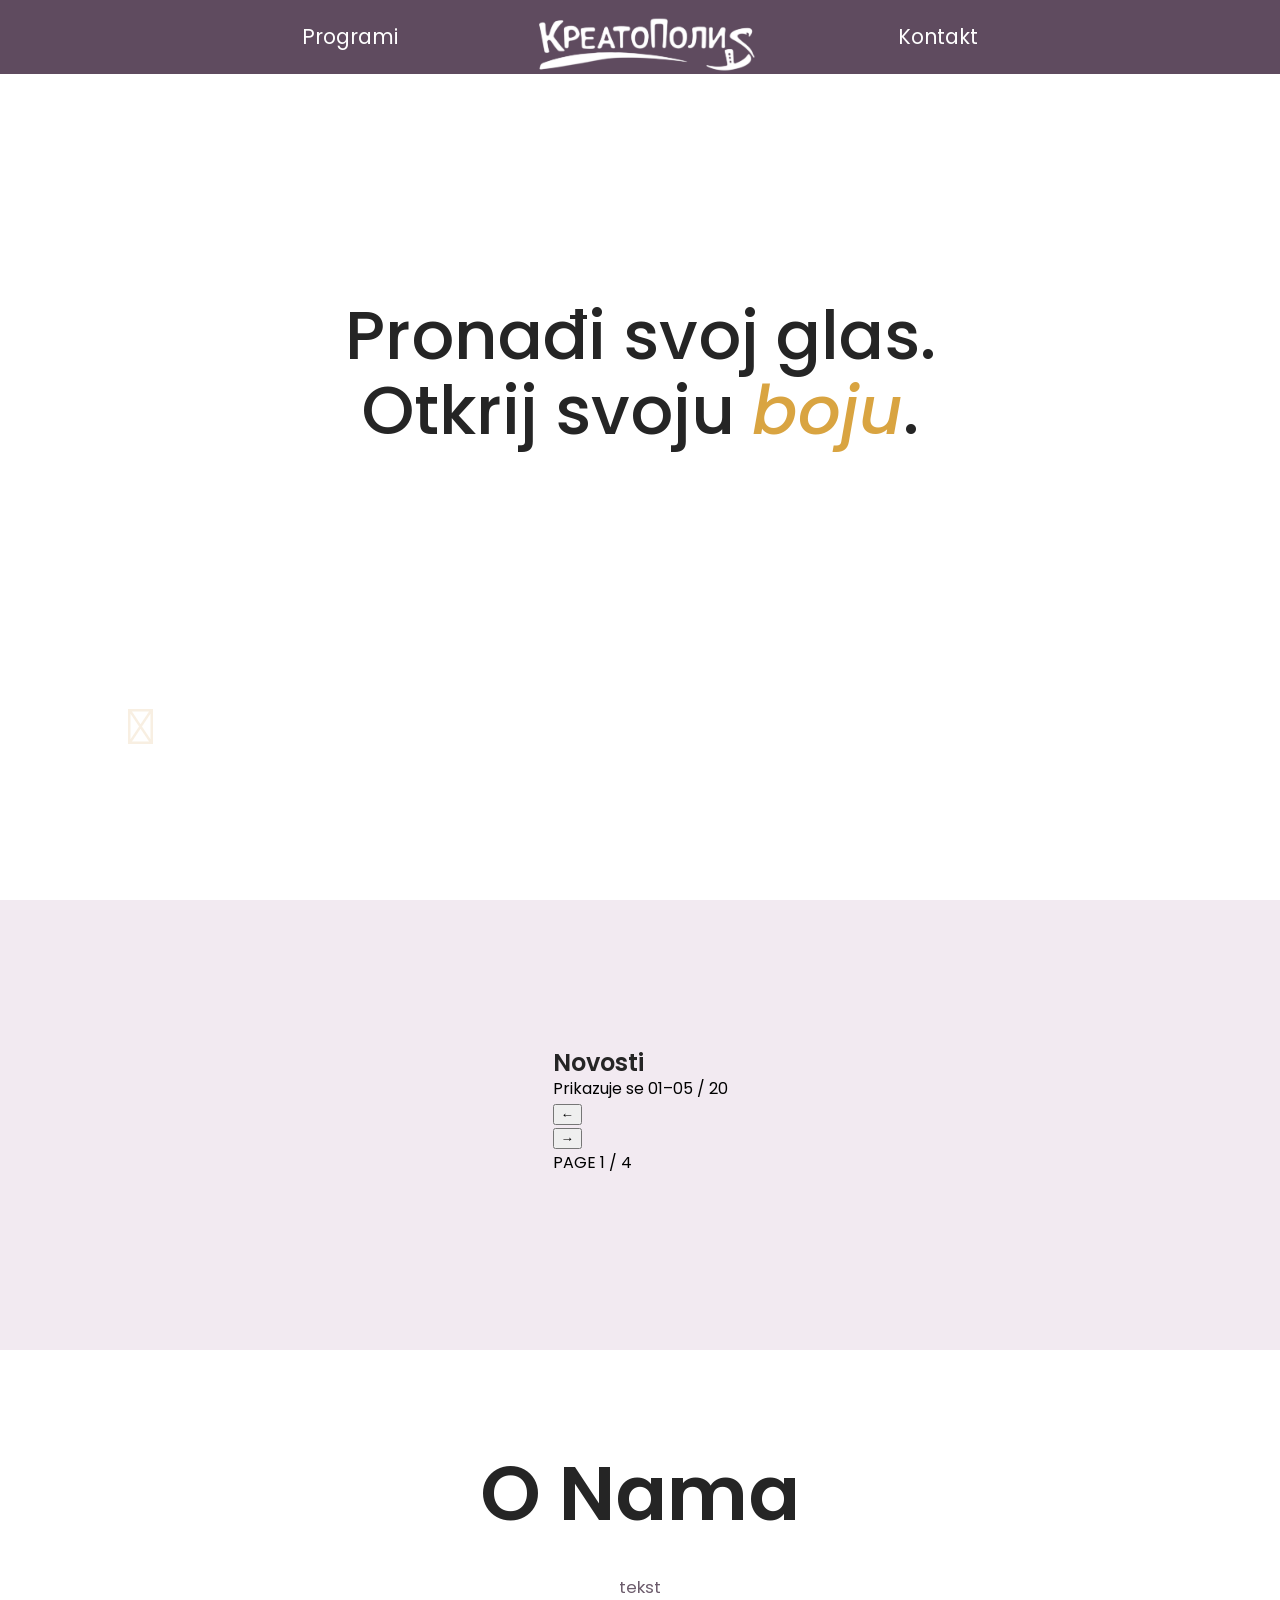
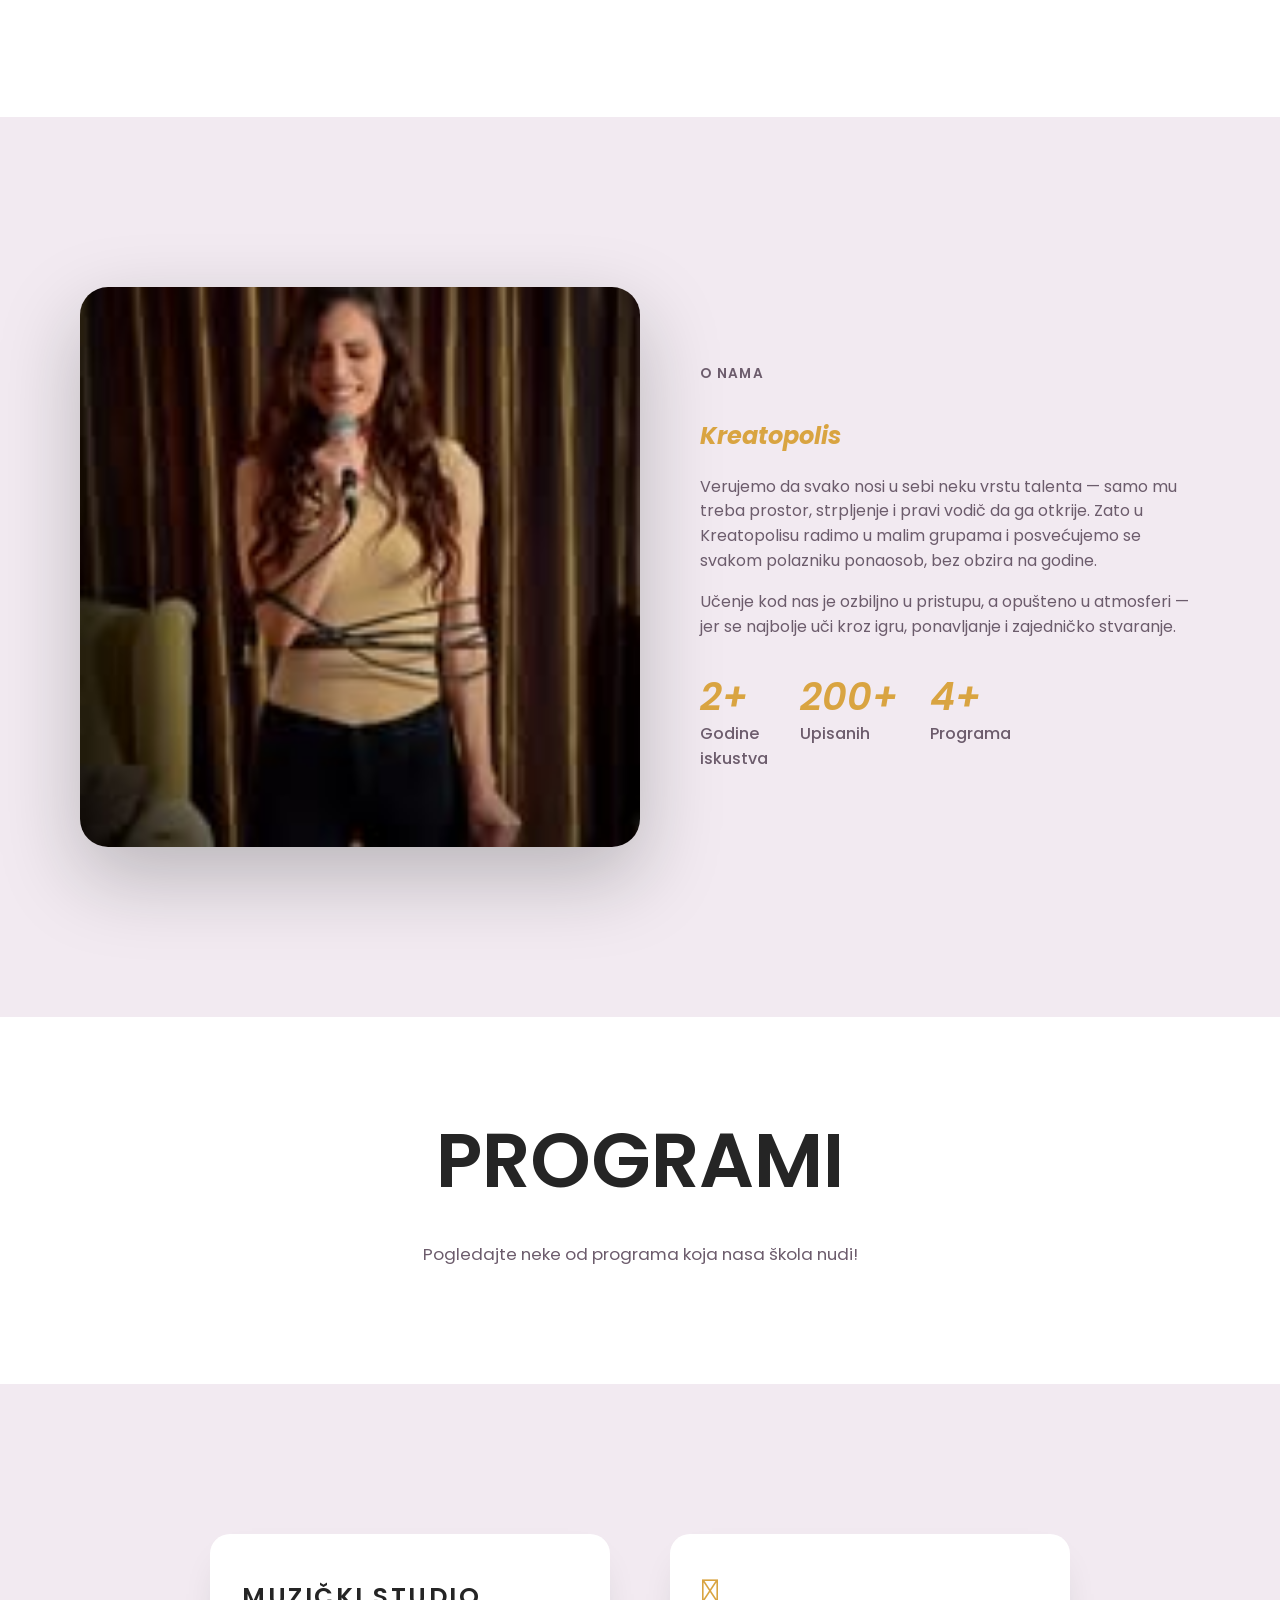
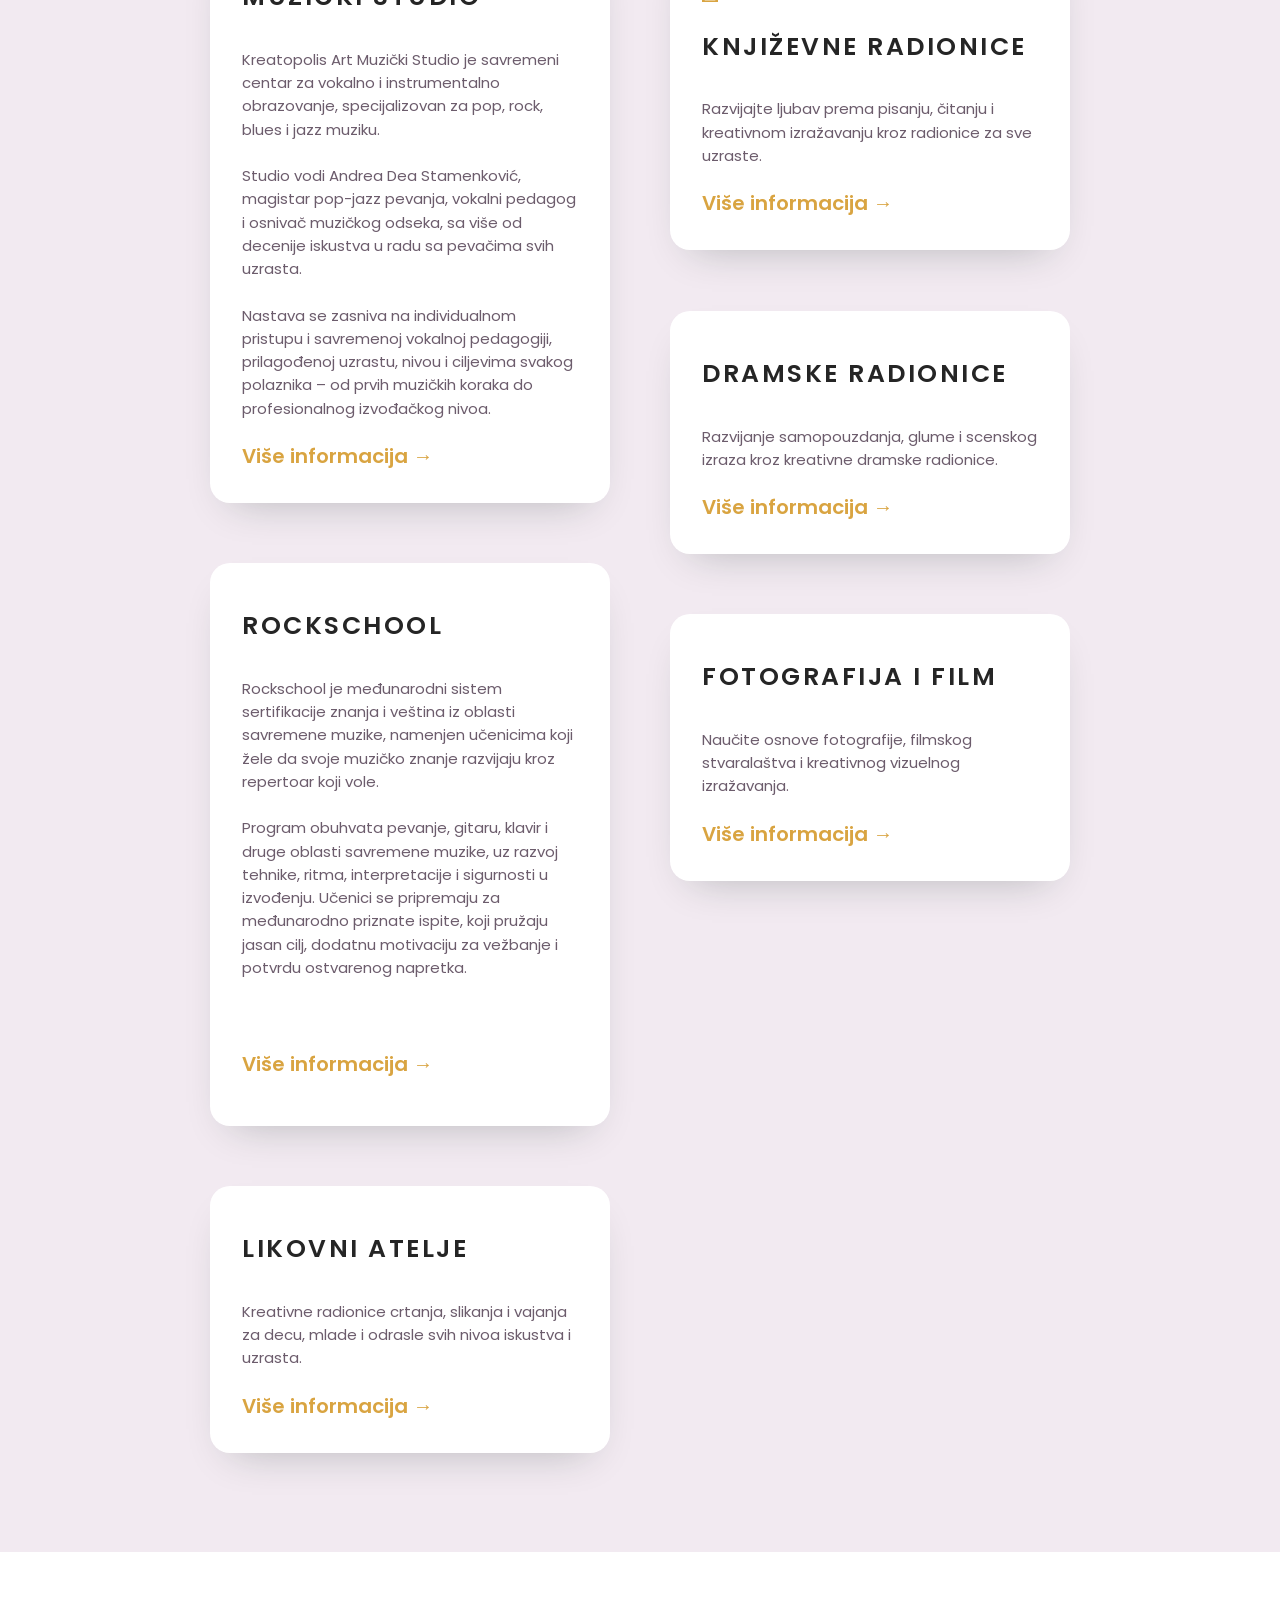
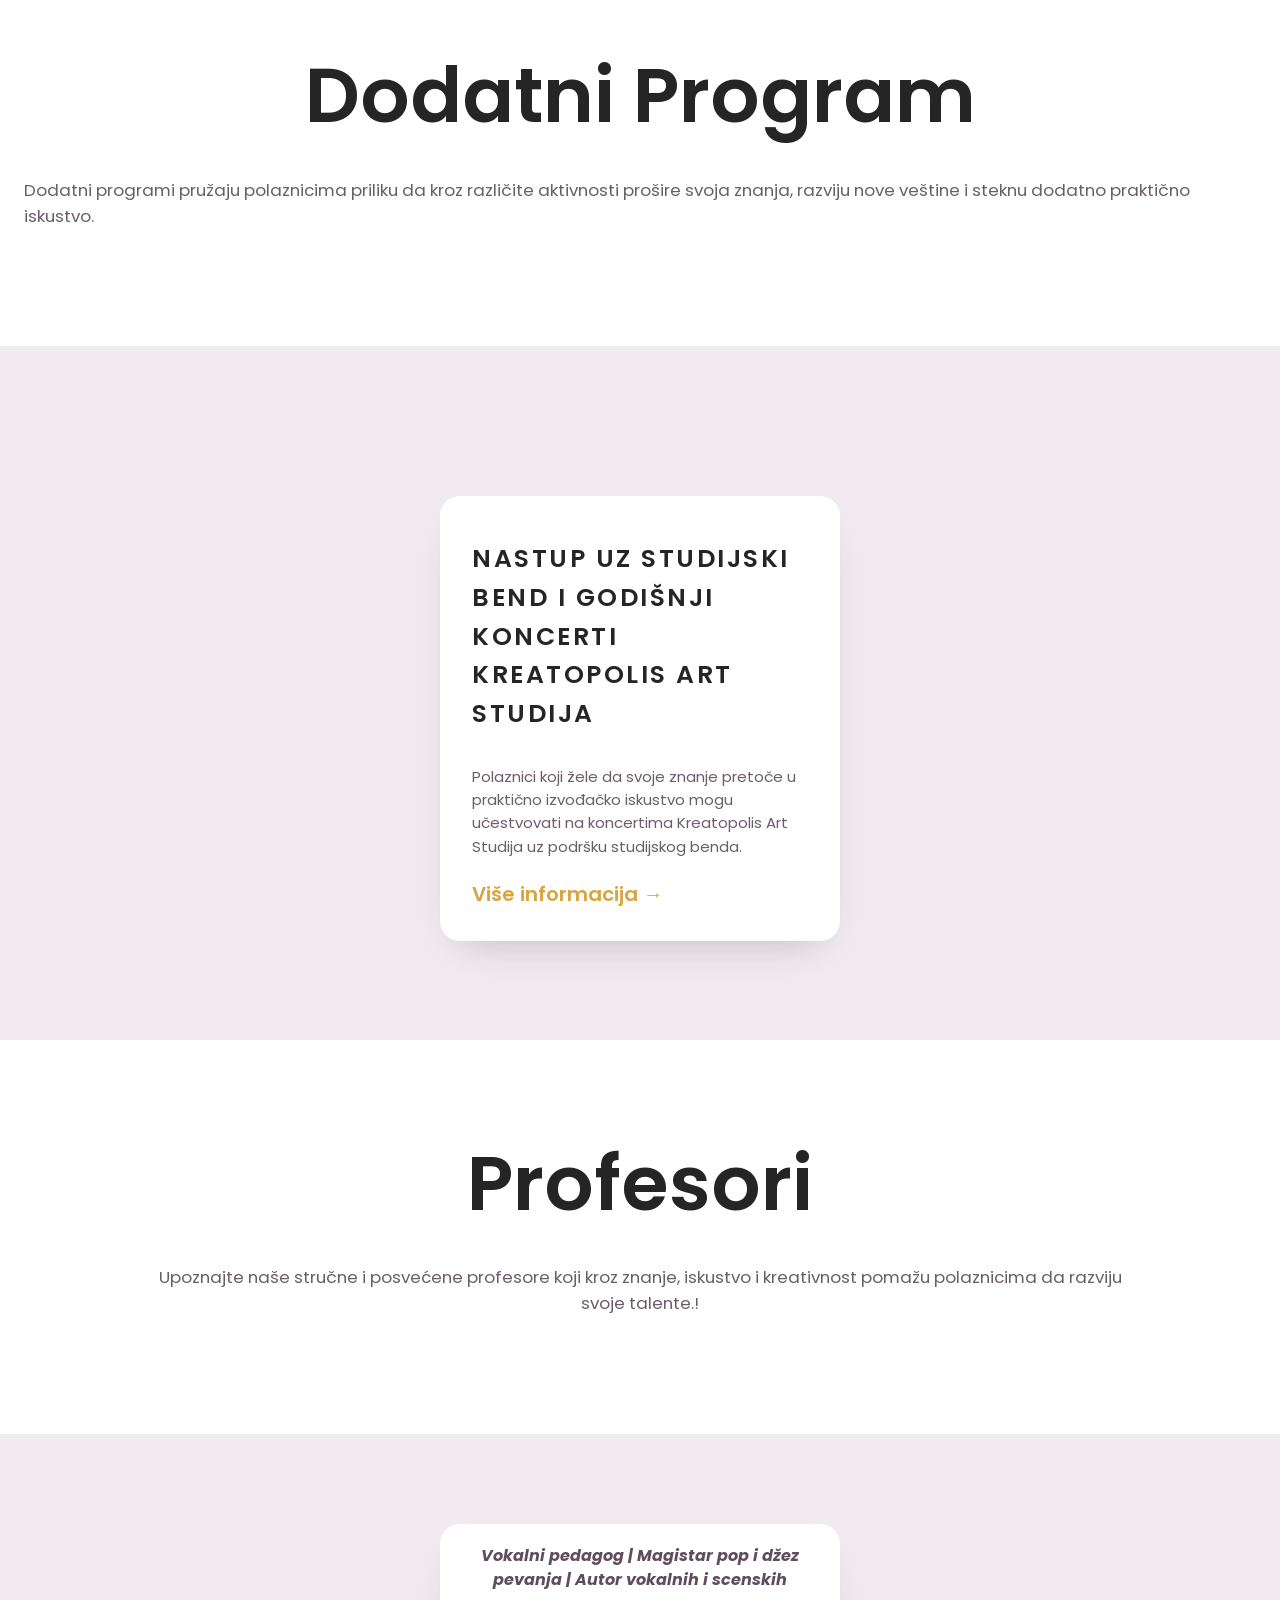
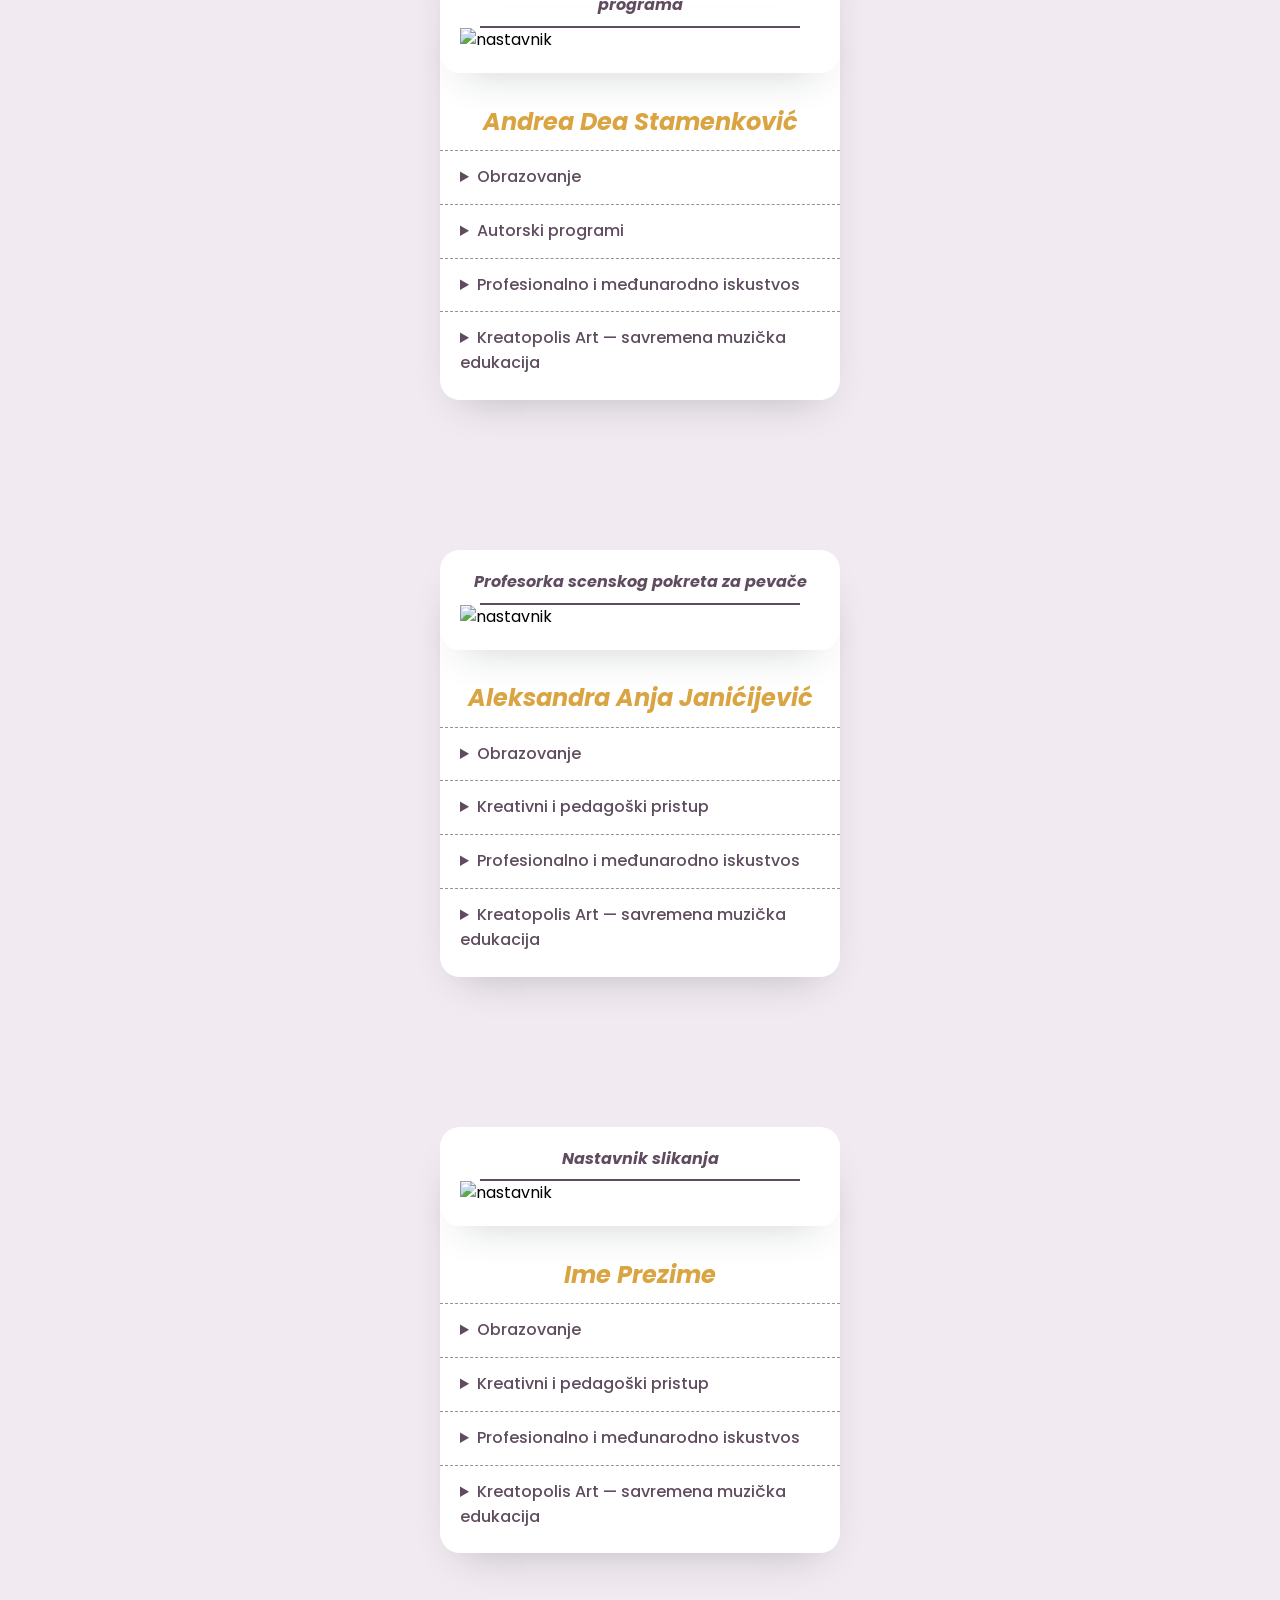
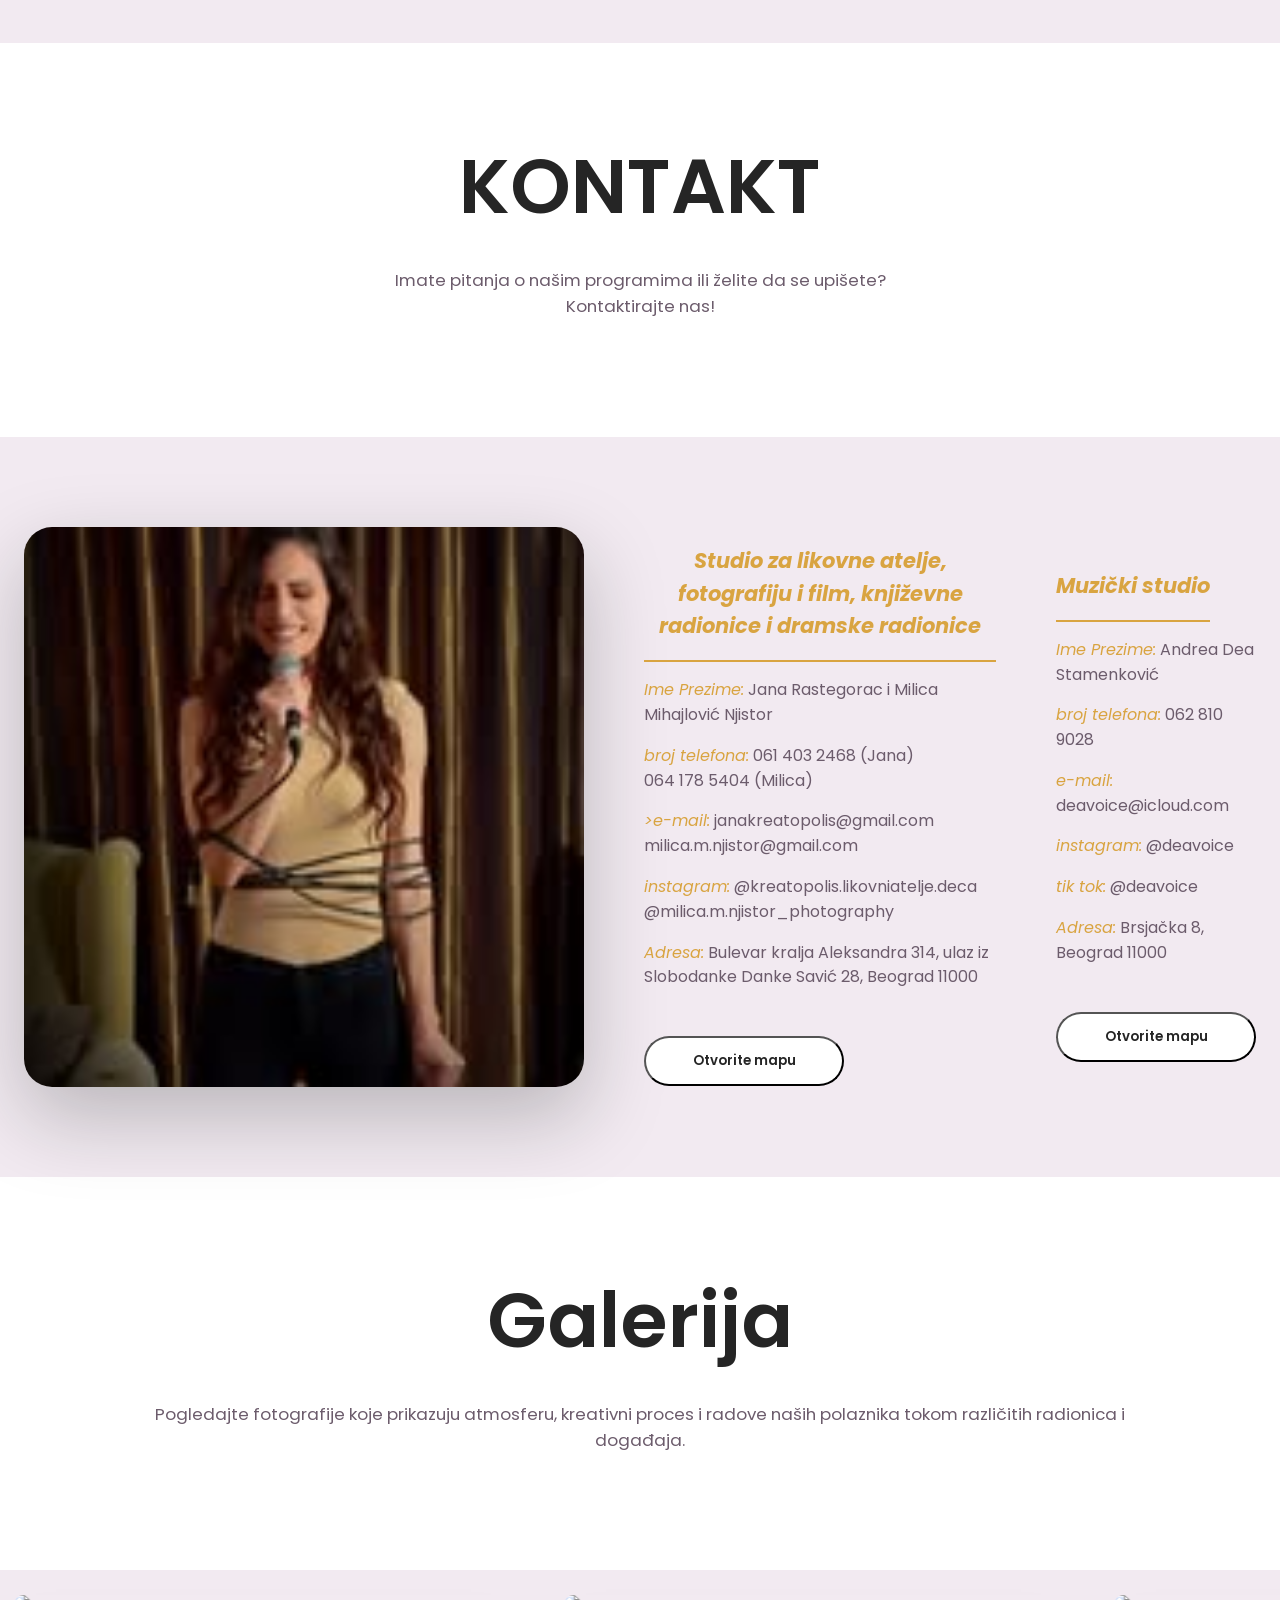
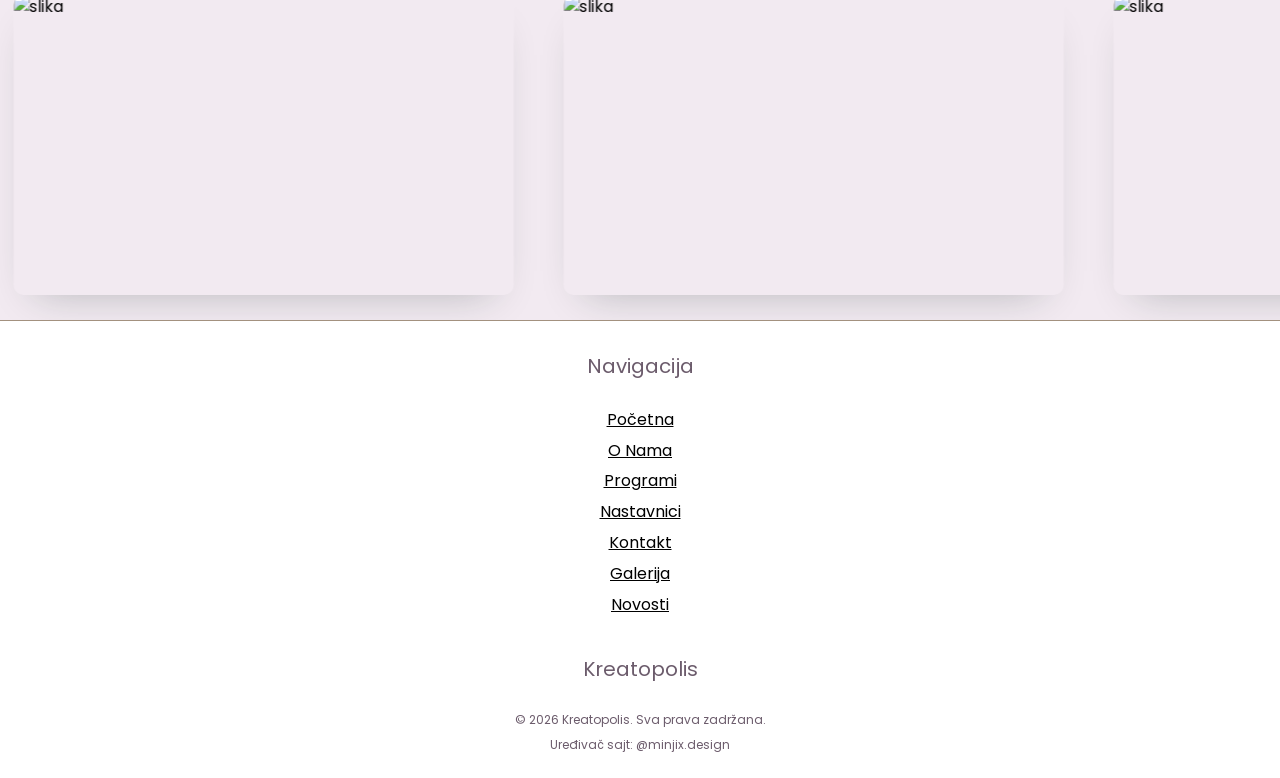
==== commit 3425a71f: "Dodat novi news" ====
--- a/index.html
+++ b/index.html
@@ -59,6 +59,43 @@
 
 
     </section>    
+
+
+    <!-- Novosti -->
+    <section class="Novosti">
+ 
+            <div class="wire">
+                <div class="wire-head">
+                <h1>Novosti</h1>
+                <div class="wire-meta" id="rangeLabel">Prikazuje se 01–05 / 20</div>
+            </div>
+ 
+            <div class="carousel">
+                <button class="arrow" id="prevBtn" aria-label="Previous news">&#8592;</button>
+                <div class="viewport">
+                    <div class="track" id="track">
+
+                    </div>
+                </div>
+                <button class="arrow" id="nextBtn" aria-label="Next news">&#8594;</button>
+            </div>
+ 
+            <div class="wire-foot">
+                <span id="pageLabel">PAGE 1 / 4</span>
+                <div class="dots" id="dots"></div>
+                </div>
+            </div>       
+        
+    </section>
+    <!-- Pasus Novosti -->
+    <section class="TextPart" id="NovostiOpis">
+        
+        <div class="Texts reveal">
+            <h1>O Nama</h1>
+            <p class="DarkerText">tekst</p>
+        </div>
+     
+    </section>
 
     <!-- Sekcija - O NAMA -->
     <section class="banner" id="ONama">
@@ -181,7 +218,7 @@
                                 <span class="ink">Dodatak 2:</span>   Nastup uz školski bend i godišnji koncerti Kreatopolis Art
                                 Studija<br><br></p>
                         </details>
-                        <details>
+                        <details id="UbrzaniKurs">
                             <summary>Ubrzani kurs</summary>
                             <p>
 <p>Intenzivni šestonedeljni program za razvoj glasa, vokalne tehnike i scenskog izraza.<br><br>
@@ -314,8 +351,6 @@
 Tvoj glas je vredan da se čuje. Samo treba da mu daš priliku da se razvije.<br><br>
 
 <span class="ink">14. SEPTEMBAR — TVOJ PRVI KORAK</span><br><br>
-<span class="ink">27.900 RSD — PRVA 3 MESTA</span><br><br>
-<span class="ink">29.900 RSD — REDOVNA CENA</span><br><br>
 <span class="ink">OSLOBODI SVOJ GLAS!</span></p>
 
 
@@ -492,112 +527,7 @@
                 </details>
             </div>
             </div>
-        
-            <div class="Sekcija">
-
-            <div class="Program">
-                <div>
-                    <i class="fa-solid fa-palette ProgramIcon"></i>
-                    <p class="LittleText" id="program">Likovni atelje</p> 
-                    <p class="LittleText" id="LittleTextProgram">Kreativne radionice crtanja, slikanja i vajanja za decu, mlade i odrasle svih nivoa iskustva i uzrasta.</p>
-                    <button id="ViseInformacija" class="izrolaj" onclick="izrolaj('podsekcija-2', this)">Više informacija →</button>
-                </div>
-            </div>
-
-            <div class="Podsekcija" id="podsekcija-2">
-                <details>
-                    <summary>Deca i mladi</summary>
-                    <p>
-
-                        <details>
-                            <summary>Biblioteka</summary>
-                            <p>Prostor za inspiraciju, istraživanje umetnosti i upoznavanje sa knjigama iz sveta kreativnosti.</p>
-                        </details>
-
-                        <details>
-                            <summary>Mali atelje RADOZNALOVCI</summary>
-                            <p>Prvi susret najmlađih sa bojama, oblicima i različitim likovnim tehnikama kroz igru.</p>
-                        </details>
-
-                        <details>
-                            <summary>Mali atelje SLIKARI</summary>
-                            <p>Razvijanje mašte i likovnog izraza kroz crtanje, slikanje i kreativne projekte.</p>
-                        </details>
-
-                        <details>
-                            <summary>Likovni atelje za TINEJDŽERE</summary>
-                            <p>Naprednije tehnike crtanja i slikanja uz podsticanje ličnog umetničkog izraza.</p>
-                        </details>
-                    
-                        <details>
-                            <summary>Pripreme za srednje umetničke škole i fakultete</summary>
-                            <p>Stručno vođene pripreme za prijemne ispite uz individualan pristup svakom polazniku.</p>
-                        </details>
-
-                    </p>
-                </details>
-
-                <details>
-                    <summary>Odrasli</summary>
-                    <p>
-
-                        <details>
-                            <summary>Rekreativno slikanje</summary>
-                            <p>Opuštene radionice namenjene svima koji žele da slikaju, istražuju tehnike i uživaju u stvaranju.</p>
-                        </details>
-
-                        <details>
-                            <summary>Kurs za odrasle</summary>
-                            <p>Savladajte osnove ili usavršite postojeće znanje kroz rad sa iskusnim mentorima.</p>
-                        </details>
-                        
-                    </p>
-                </details>
-
-                <details>
-                    <summary>Format časova</summary>
-                    <p>Individualni ili grupni časovi prilagođeni uzrastu i nivou znanja polaznika.</p>
-                </details>                
-
-                <details>
-                    <summary>Oprema</summary>
-                    <p>Sav potreban likovni materijal obezbeđen je tokom radionica, osim ukoliko nije drugačije naznačeno.</p>
-                </details>
-            </div>
-            </div> 
-
-            <div class="Sekcija">
-
-            <div class="Program">
-                <div>
-                    <i class="fas fa-photo-film ProgramIcon"></i>
-                    <p class="LittleText" id="program">FOTOGRAFIJA I FILM</p> 
-                    <p class="LittleText" id="LittleTextProgram">Naučite osnove fotografije, filmskog stvaralaštva i kreativnog vizuelnog izražavanja.</p>
-                    <button id="ViseInformacija" class="izrolaj" onclick="izrolaj('podsekcija-3', this)">Više informacija →</button>
-                </div>
-            </div>
-
-            <div class="Podsekcija" id="podsekcija-3">
-                <details>
-                    <summary>Studio bebi i porodične fotografije</summary>
-                    <p>Profesionalne radionice i upoznavanje sa tehnikama portretne i porodične fotografije.</p>
-                </details>
-
-                <details>
-                    <summary>Stop-motion animacija za decu</summary>
-                    <p>Deca kroz igru stvaraju svoje prve animirane filmove koristeći figurice, crteže i maštu.</p>
-                </details>
-
-                <details>
-                    <summary>Škola filma za srednjoškolce</summary>
-                    <p>Upoznajte proces nastanka filma – od ideje i scenarija do snimanja i montaže.</p>
-                </details>
-
-            </div>
-            </div>   
-        </div>
-
-        <div class="box"> 
+
             <div class="Sekcija">
 
             <div class="Program">
@@ -673,7 +603,84 @@
                 </details>
 
             </div>
-            </div>
+            </div>            
+        
+            <div class="Sekcija">
+
+            <div class="Program">
+                <div>
+                    <i class="fa-solid fa-palette ProgramIcon"></i>
+                    <p class="LittleText" id="program">Likovni atelje</p> 
+                    <p class="LittleText" id="LittleTextProgram">Kreativne radionice crtanja, slikanja i vajanja za decu, mlade i odrasle svih nivoa iskustva i uzrasta.</p>
+                    <button id="ViseInformacija" class="izrolaj" onclick="izrolaj('podsekcija-2', this)">Više informacija →</button>
+                </div>
+            </div>
+
+            <div class="Podsekcija" id="podsekcija-2">
+                <details>
+                    <summary>Deca i mladi</summary>
+                    <p>
+
+                        <details>
+                            <summary>Biblioteka</summary>
+                            <p>Prostor za inspiraciju, istraživanje umetnosti i upoznavanje sa knjigama iz sveta kreativnosti.</p>
+                        </details>
+
+                        <details>
+                            <summary>Mali atelje RADOZNALOVCI</summary>
+                            <p>Prvi susret najmlađih sa bojama, oblicima i različitim likovnim tehnikama kroz igru.</p>
+                        </details>
+
+                        <details>
+                            <summary>Mali atelje SLIKARI</summary>
+                            <p>Razvijanje mašte i likovnog izraza kroz crtanje, slikanje i kreativne projekte.</p>
+                        </details>
+
+                        <details>
+                            <summary>Likovni atelje za TINEJDŽERE</summary>
+                            <p>Naprednije tehnike crtanja i slikanja uz podsticanje ličnog umetničkog izraza.</p>
+                        </details>
+                    
+                        <details>
+                            <summary>Pripreme za srednje umetničke škole i fakultete</summary>
+                            <p>Stručno vođene pripreme za prijemne ispite uz individualan pristup svakom polazniku.</p>
+                        </details>
+
+                    </p>
+                </details>
+
+                <details>
+                    <summary>Odrasli</summary>
+                    <p>
+
+                        <details>
+                            <summary>Rekreativno slikanje</summary>
+                            <p>Opuštene radionice namenjene svima koji žele da slikaju, istražuju tehnike i uživaju u stvaranju.</p>
+                        </details>
+
+                        <details>
+                            <summary>Kurs za odrasle</summary>
+                            <p>Savladajte osnove ili usavršite postojeće znanje kroz rad sa iskusnim mentorima.</p>
+                        </details>
+                        
+                    </p>
+                </details>
+
+                <details>
+                    <summary>Format časova</summary>
+                    <p>Individualni ili grupni časovi prilagođeni uzrastu i nivou znanja polaznika.</p>
+                </details>                
+
+                <details>
+                    <summary>Oprema</summary>
+                    <p>Sav potreban likovni materijal obezbeđen je tokom radionica, osim ukoliko nije drugačije naznačeno.</p>
+                </details>
+            </div>
+            </div> 
+        </div>
+
+        <div class="box"> 
+
 
             <div class="Sekcija">
 
@@ -718,12 +725,105 @@
             </div>
             </div>
 
-              
-
-        </div>
-
-    </section>
-
+            <div class="Sekcija">
+
+            <div class="Program">
+                <div>
+                    <i class="fas fa-photo-film ProgramIcon"></i>
+                    <p class="LittleText" id="program">FOTOGRAFIJA I FILM</p> 
+                    <p class="LittleText" id="LittleTextProgram">Naučite osnove fotografije, filmskog stvaralaštva i kreativnog vizuelnog izražavanja.</p>
+                    <button id="ViseInformacija" class="izrolaj" onclick="izrolaj('podsekcija-3', this)">Više informacija →</button>
+                </div>
+            </div>
+
+            <div class="Podsekcija" id="podsekcija-3">
+                <details>
+                    <summary>Studio bebi i porodične fotografije</summary>
+                    <p>Profesionalne radionice i upoznavanje sa tehnikama portretne i porodične fotografije.</p>
+                </details>
+
+                <details>
+                    <summary>Stop-motion animacija za decu</summary>
+                    <p>Deca kroz igru stvaraju svoje prve animirane filmove koristeći figurice, crteže i maštu.</p>
+                </details>
+
+                <details>
+                    <summary>Škola filma za srednjoškolce</summary>
+                    <p>Upoznajte proces nastanka filma – od ideje i scenarija do snimanja i montaže.</p>
+                </details>
+
+            </div>
+            </div>  
+            
+        
+        </div>
+
+    </section>
+    <!-- Dodatni program -->
+    <section class="TextPart" id="Nastavnici">
+        
+        <div class="Texts reveal">
+            <h1>Dodatni Program
+            </h1>
+        </div>
+        <p class="DarkerText">Dodatni programi pružaju polaznicima priliku da kroz različite aktivnosti prošire svoja znanja, razviju nove veštine i steknu dodatno praktično iskustvo.</p>
+    </section>  
+    <section class="ProgramiSekcije" style="flex-direction: column; align-items: center;">
+
+
+            <div class="DivNovosti">
+            <div class="Sekcija">
+
+            <div class="Program">
+                <div>
+                    
+                <i class="fa-solid fa-drum ProgramIcon"></i>
+                    
+                    
+                    <p class="LittleText" id="program">Nastup uz studijski bend i godišnji koncerti Kreatopolis Art Studija</p> 
+
+                    <p class="LittleText" id="LittleTextProgram">Polaznici koji žele da svoje znanje pretoče u praktično izvođačko iskustvo
+mogu učestvovati na koncertima Kreatopolis Art Studija uz podršku studijskog
+benda.</p>
+                    <button id="ViseInformacija" class="izrolaj" onclick="izrolaj('novosti-1', this)">Više informacija →</button>
+                </div>
+            </div>
+
+            <div class="Podsekcija" id="novosti-1">
+
+                <details>
+                    <summary>O Dodatku</summary>
+                    <p><span class="ink"> <br>Ovaj dodatak obuhvata:</span><br><br>
+
+• izbor i pripremu repertoara;<br><br>
+• rad na interpretaciji pesme;<br><br>
+• probe u muzičkom studiju<br><br>
+• probe sa školskim bendom;<br><br>
+• razvoj sigurnosti u izvođenju uživo;<br><br>
+• iskustvo rada u profesionalnom muzičkom okruženju.<br><br>
+Probe se održavaju u prostorijama škole, kao i u profesionalnom studijskom
+okruženju, pružajući polaznicima priliku da upoznaju proces rada koji prati
+stvarne muzičke projekte.<br><br>
+Tokom godine Kreatopolis Art Studio organizuje dva godišnja koncerta, na
+kojima polaznici imaju priliku da predstave svoj napredak publici i steknu
+dragoceno iskustvo javnog nastupa.<br><br>
+Učešće na koncertima podrazumeva kompletnu pripremu — od rada na
+pesmi i interpretaciji, preko proba sa bendom, do samog izvođenja pred
+publikom.<br><br>
+Cilj Standardnog programa nije samo razvoj kvalitetnog glasa, već stvaranje
+sigurnog, muzikalnog i autentičnog pevača koji kroz stručan rad, praktično
+iskustvo i nastupe otkriva svoj lični muzički put.<br><br>
+Bilo da polaznik želi da pevanje ostane njegova strast i hobi, ili tek istražuje
+mogućnost ozbiljnijeg bavljenja muzikom, Standardni program pruža stabilne
+temelje za svaki naredni korak.
+                    </p>
+                </details>
+
+            </div>
+        </div>   
+            </div>   
+    </section>
+        
     <!-- Pasus Nastavnici -->
     <section class="TextPart" id="Nastavnici">
         
@@ -875,6 +975,8 @@
 
     </section>
     
+ 
+    
     <!-- Pasus Kontakt -->
     <section class="TextPart" id="kontakt">
         
@@ -937,112 +1039,9 @@
 
     </section>
 
-    <!-- Pasus Novosti -->
-    <section class="TextPart" id="NovostiOpis">
-        
-        <div class="Texts reveal">
-            <h1>Novosti</h1>
-            <p class="DarkerText">Budite u toku sa najnovijim dešavanjima, obaveštenjima i zanimljivostima.</p>
-        </div>
-     
-    </section>
-
-    <!-- Novosti -->
-    <section class="Novosti">
-        <!-- Novost 
-        <div class="DivNovosti">
-            <div class="Sekcija">
-
-            <div class="Program">
-                <div>
-                    <i class="fas fa-newspaper ProgramIcon"></i>
-                    <p class="LittleText" id="program">Dešavanje</p> 
-                    <p class="LittleText" id="program">xx.xx.2026.</p> 
-                    <p class="LittleText" id="LittleTextProgram">Opis opis opis opis</p>
-                    <button id="ViseInformacija" class="izrolaj" onclick="izrolaj('novosti-1', this)">Više informacija →</button>
-                </div>
-            </div>
-
-            <div class="Podsekcija" id="novosti-1">
-
-                <details>
-                    <summary>O Dešavanju</summary>
-                    <p>Opis opis opis opis Opis opis opis opis Opis opis opis opis
-                        Opis opis opis opis Opis opis opis opis Opis opis opis opis
-                        Opis opis opis opis Opis opis opis opis Opis opis opis opis
-                        Opis opis opis opis Opis opis opis opis Opis opis opis opis
-                        Opis opis opis opis Opis opis opis opis Opis opis opis opis
-                        Opis opis opis opis Opis opis opis opis Opis opis opis opis
-                        Opis opis opis opis Opis opis opis opis Opis opis opis opis
-                        Opis opis opis opis Opis opis opis opis Opis opis opis opis
-                        Opis opis opis opis Opis opis opis opis Opis opis opis opis
-                        Opis opis opis opis Opis opis opis opis Opis opis opis opis
-                    </p>
-                </details>
-
-                <details>
-                    <summary>Lokacija</summary>
-                    <p>******* *****, **, Beograd 11000</p>
-                </details>
-
-                <details>
-                    <summary>Vreme</summary>
-                    <p>Dogadjaj se održava xx.xx.2026. u xx:xx časova.</p>
-                </details>
-
-            </div>
-        </div>   
-        </div>-->
-
-        <div class="DivNovosti">
-            <div class="Sekcija">
-
-            <div class="Program">
-                <div>
-                    <i class="fas fa-newspaper ProgramIcon"></i>
-                    <p class="LittleText" id="program">Nastup uz studijski bend i godišnji koncerti Kreatopolis Art Studija</p> 
-
-                    <p class="LittleText" id="LittleTextProgram">Polaznici koji žele da svoje znanje pretoče u praktično izvođačko iskustvo
-mogu učestvovati na koncertima Kreatopolis Art Studija uz podršku studijskog
-benda.</p>
-                    <button id="ViseInformacija" class="izrolaj" onclick="izrolaj('novosti-1', this)">Više informacija →</button>
-                </div>
-            </div>
-
-            <div class="Podsekcija" id="novosti-1">
-
-                <details>
-                    <summary>O Dešavanju</summary>
-                    <p><span class="ink"> <br>Ovaj dodatak obuhvata:</span><br><br>
-
-• izbor i pripremu repertoara;<br><br>
-• rad na interpretaciji pesme;<br><br>
-• probe u muzičkom studiju<br><br>
-• probe sa školskim bendom;<br><br>
-• razvoj sigurnosti u izvođenju uživo;<br><br>
-• iskustvo rada u profesionalnom muzičkom okruženju.<br><br>
-Probe se održavaju u prostorijama škole, kao i u profesionalnom studijskom
-okruženju, pružajući polaznicima priliku da upoznaju proces rada koji prati
-stvarne muzičke projekte.<br><br>
-Tokom godine Kreatopolis Art Studio organizuje dva godišnja koncerta, na
-kojima polaznici imaju priliku da predstave svoj napredak publici i steknu
-dragoceno iskustvo javnog nastupa.<br><br>
-Učešće na koncertima podrazumeva kompletnu pripremu — od rada na
-pesmi i interpretaciji, preko proba sa bendom, do samog izvođenja pred
-publikom.<br><br>
-Cilj Standardnog programa nije samo razvoj kvalitetnog glasa, već stvaranje
-sigurnog, muzikalnog i autentičnog pevača koji kroz stručan rad, praktično
-iskustvo i nastupe otkriva svoj lični muzički put.<br><br>
-Bilo da polaznik želi da pevanje ostane njegova strast i hobi, ili tek istražuje
-mogućnost ozbiljnijeg bavljenja muzikom, Standardni program pruža stabilne
-temelje za svaki naredni korak.
-                    </p>
-                </details>
-
-            </div>
-        </div>   
-        </div>
-    </section>
+
+
+
 
     
     <script src="JS/script.js"></script>
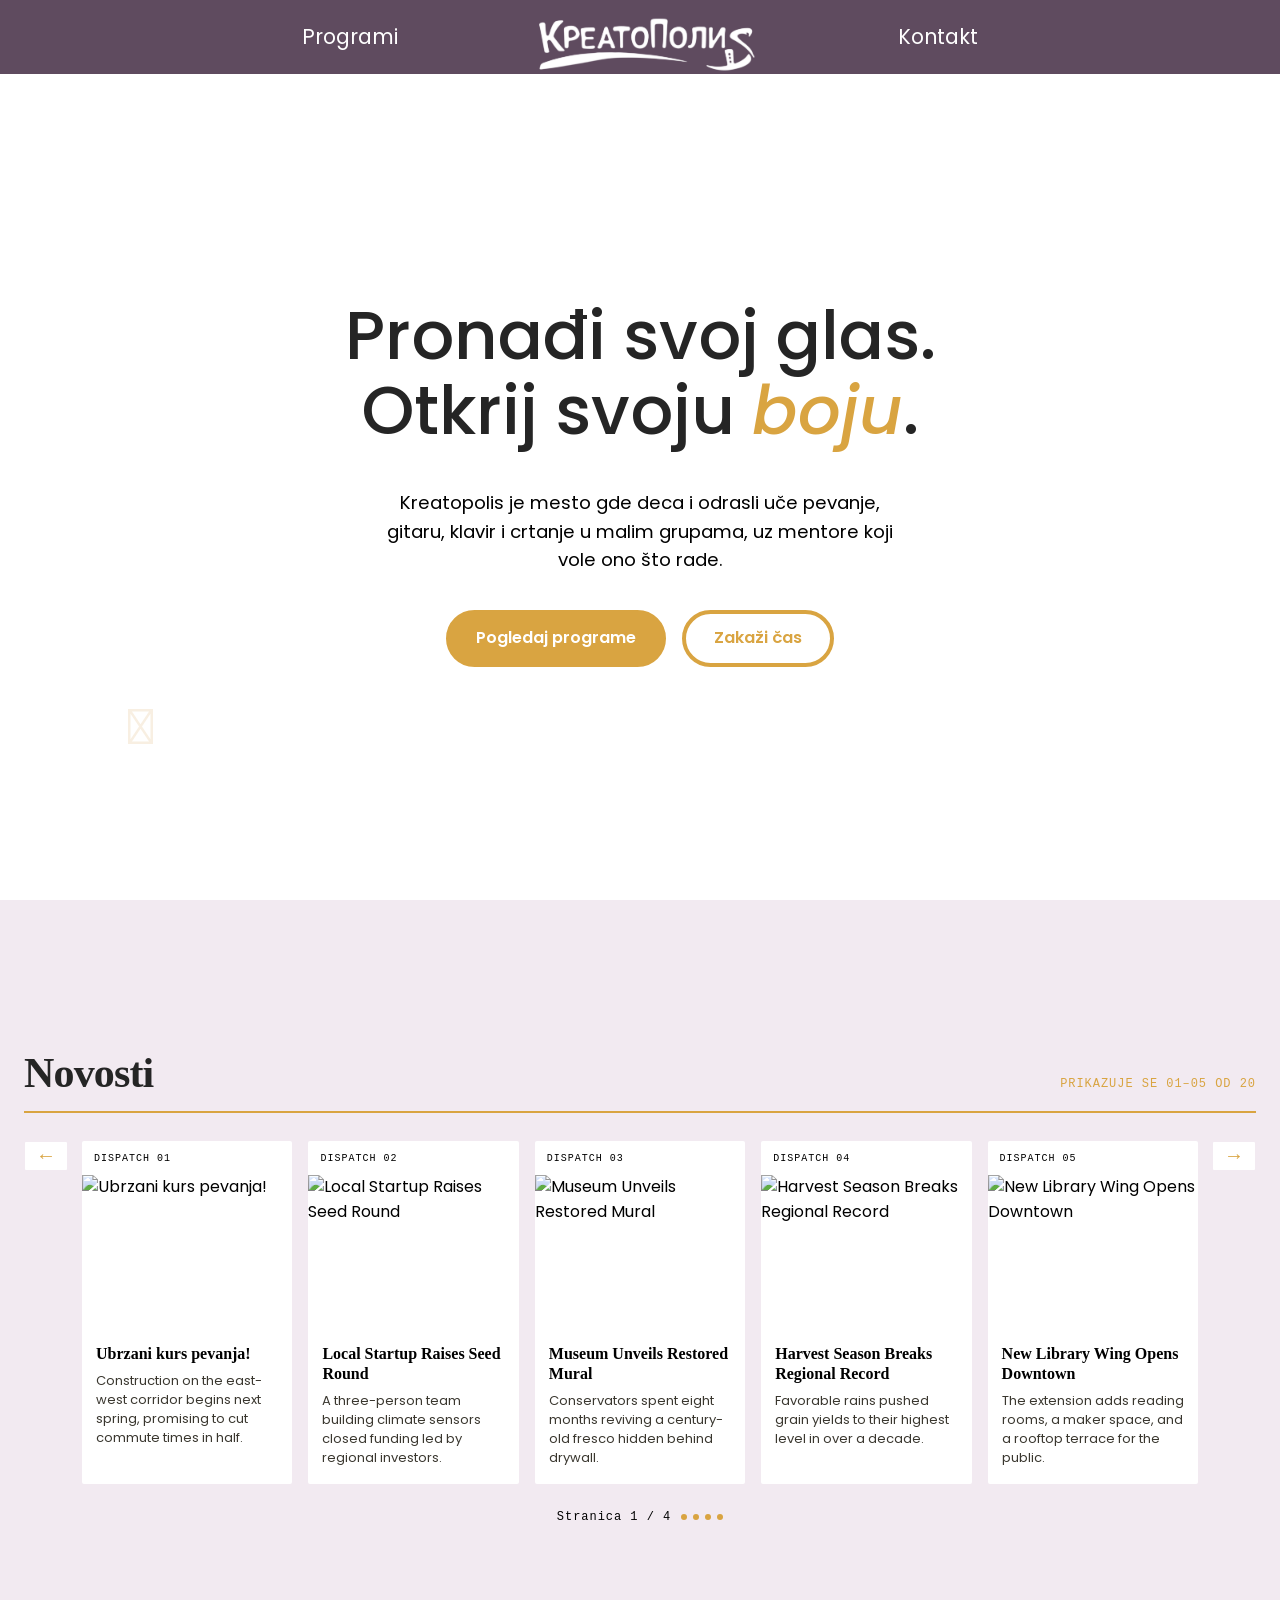
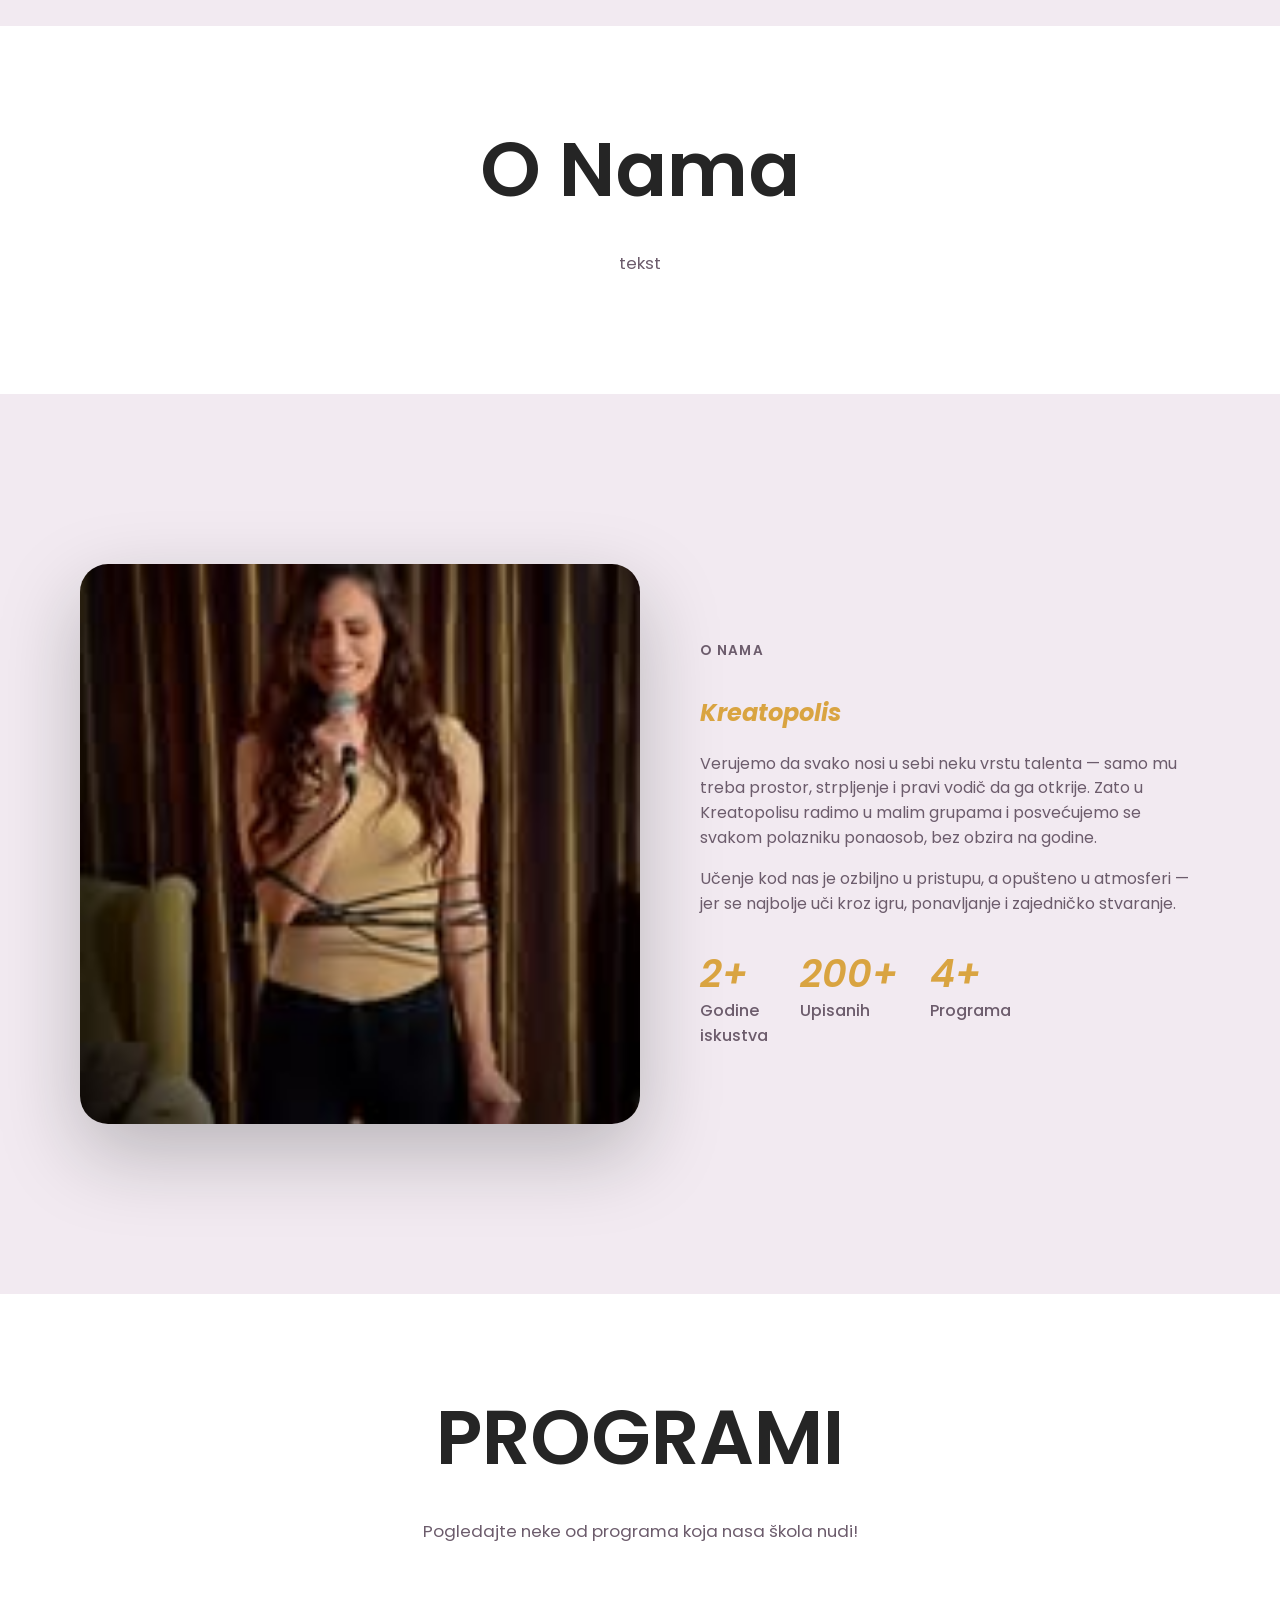
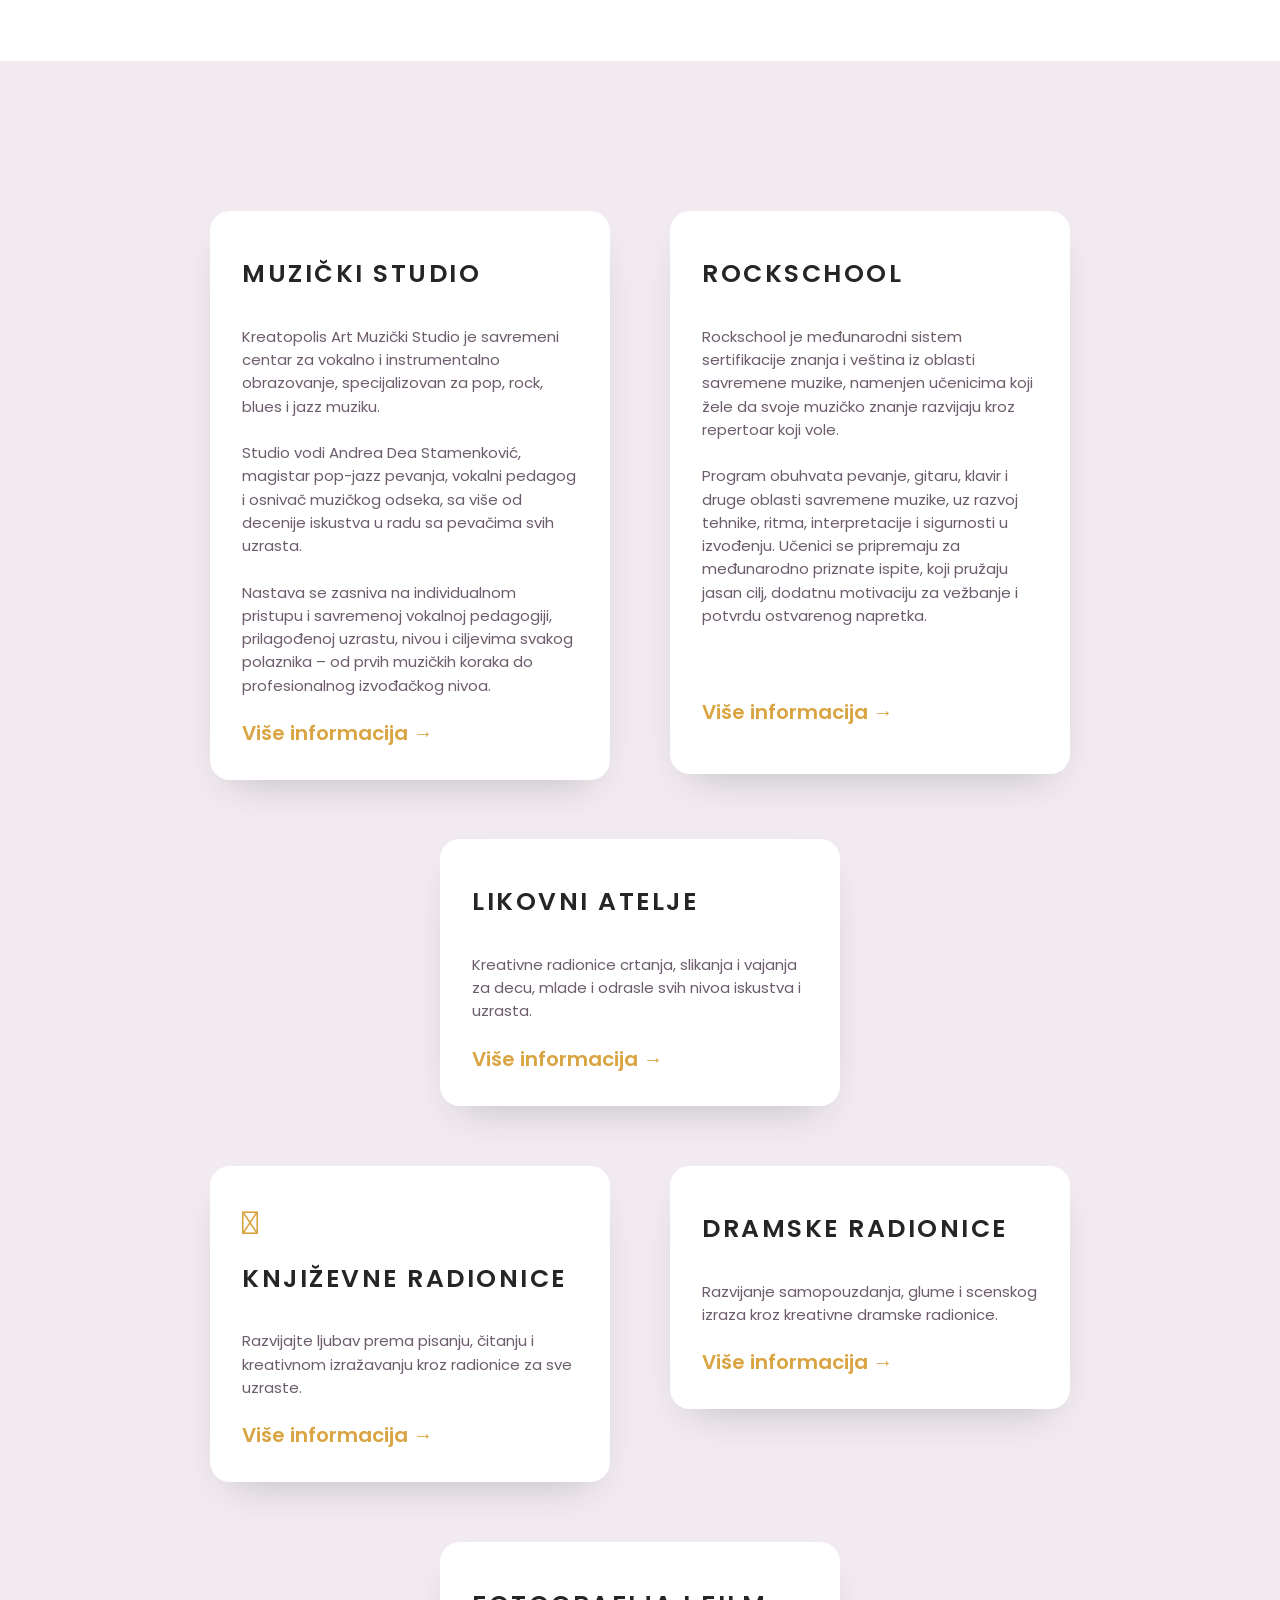
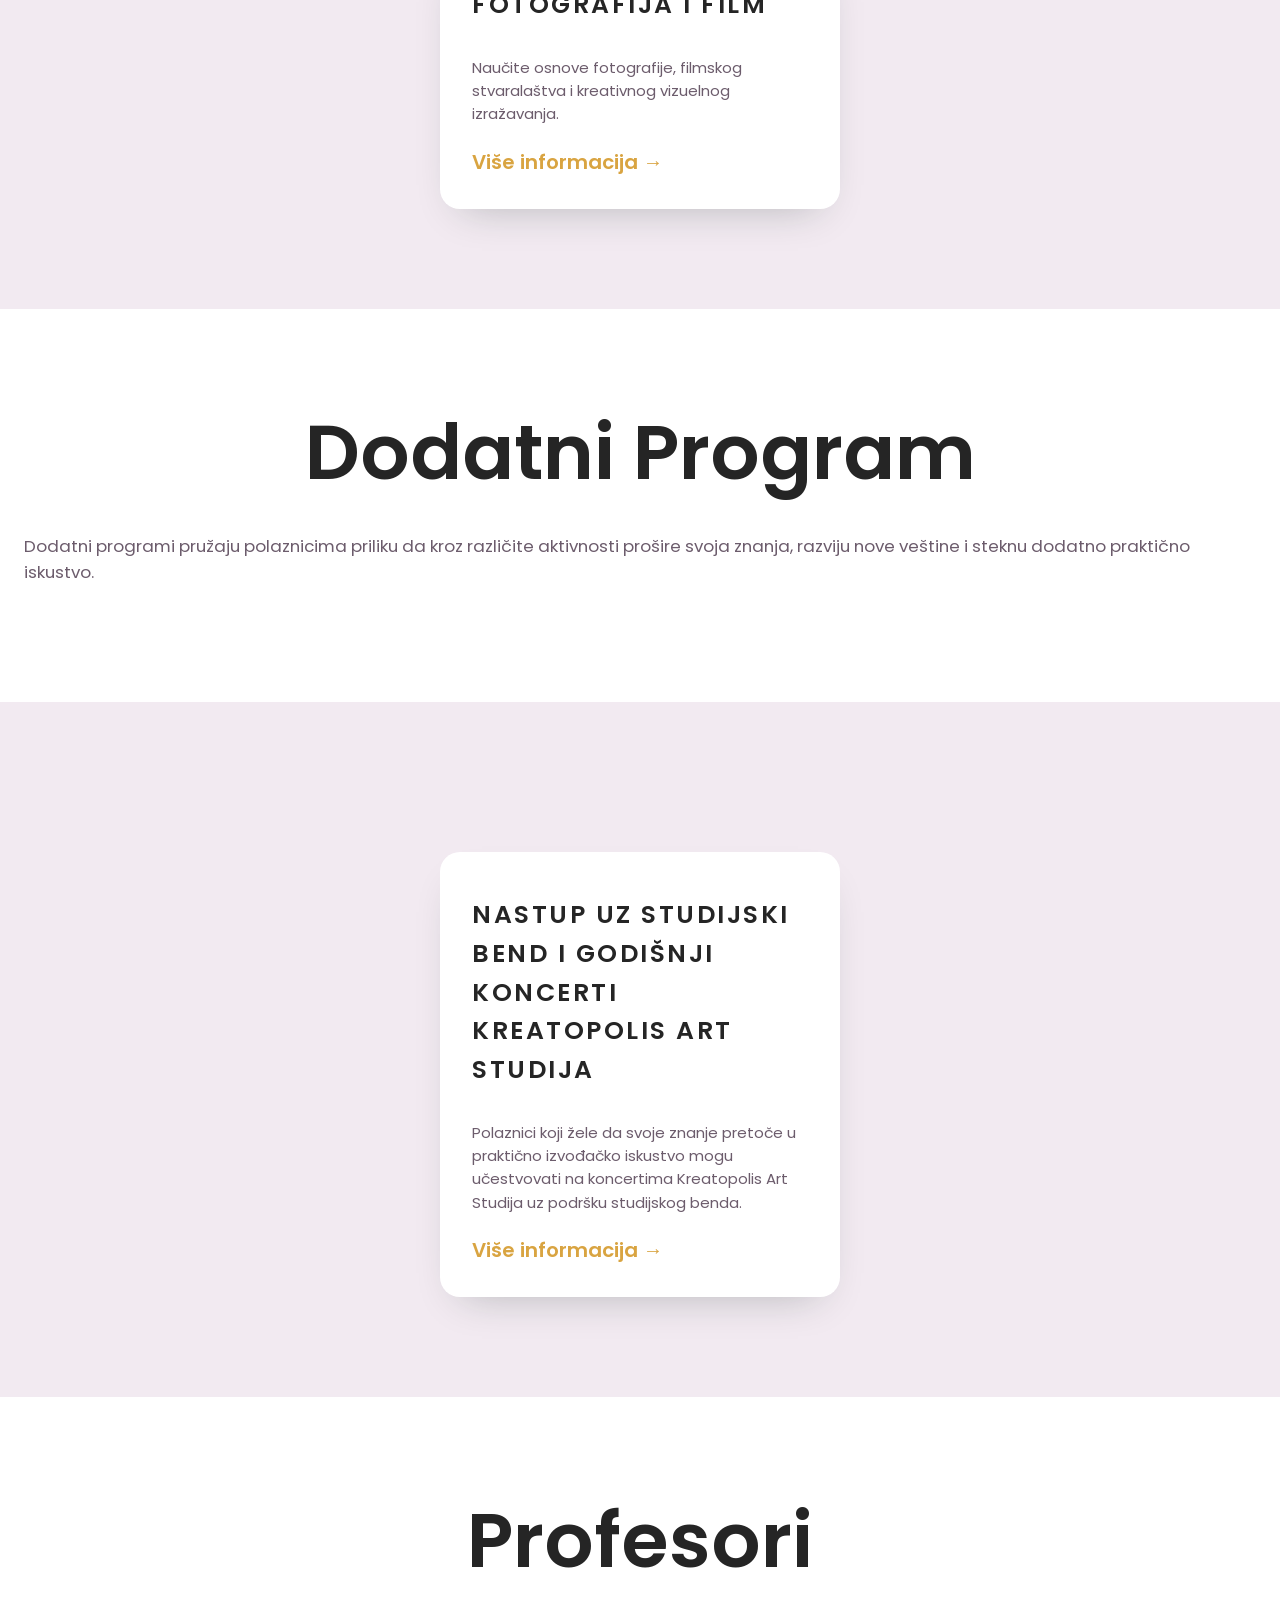
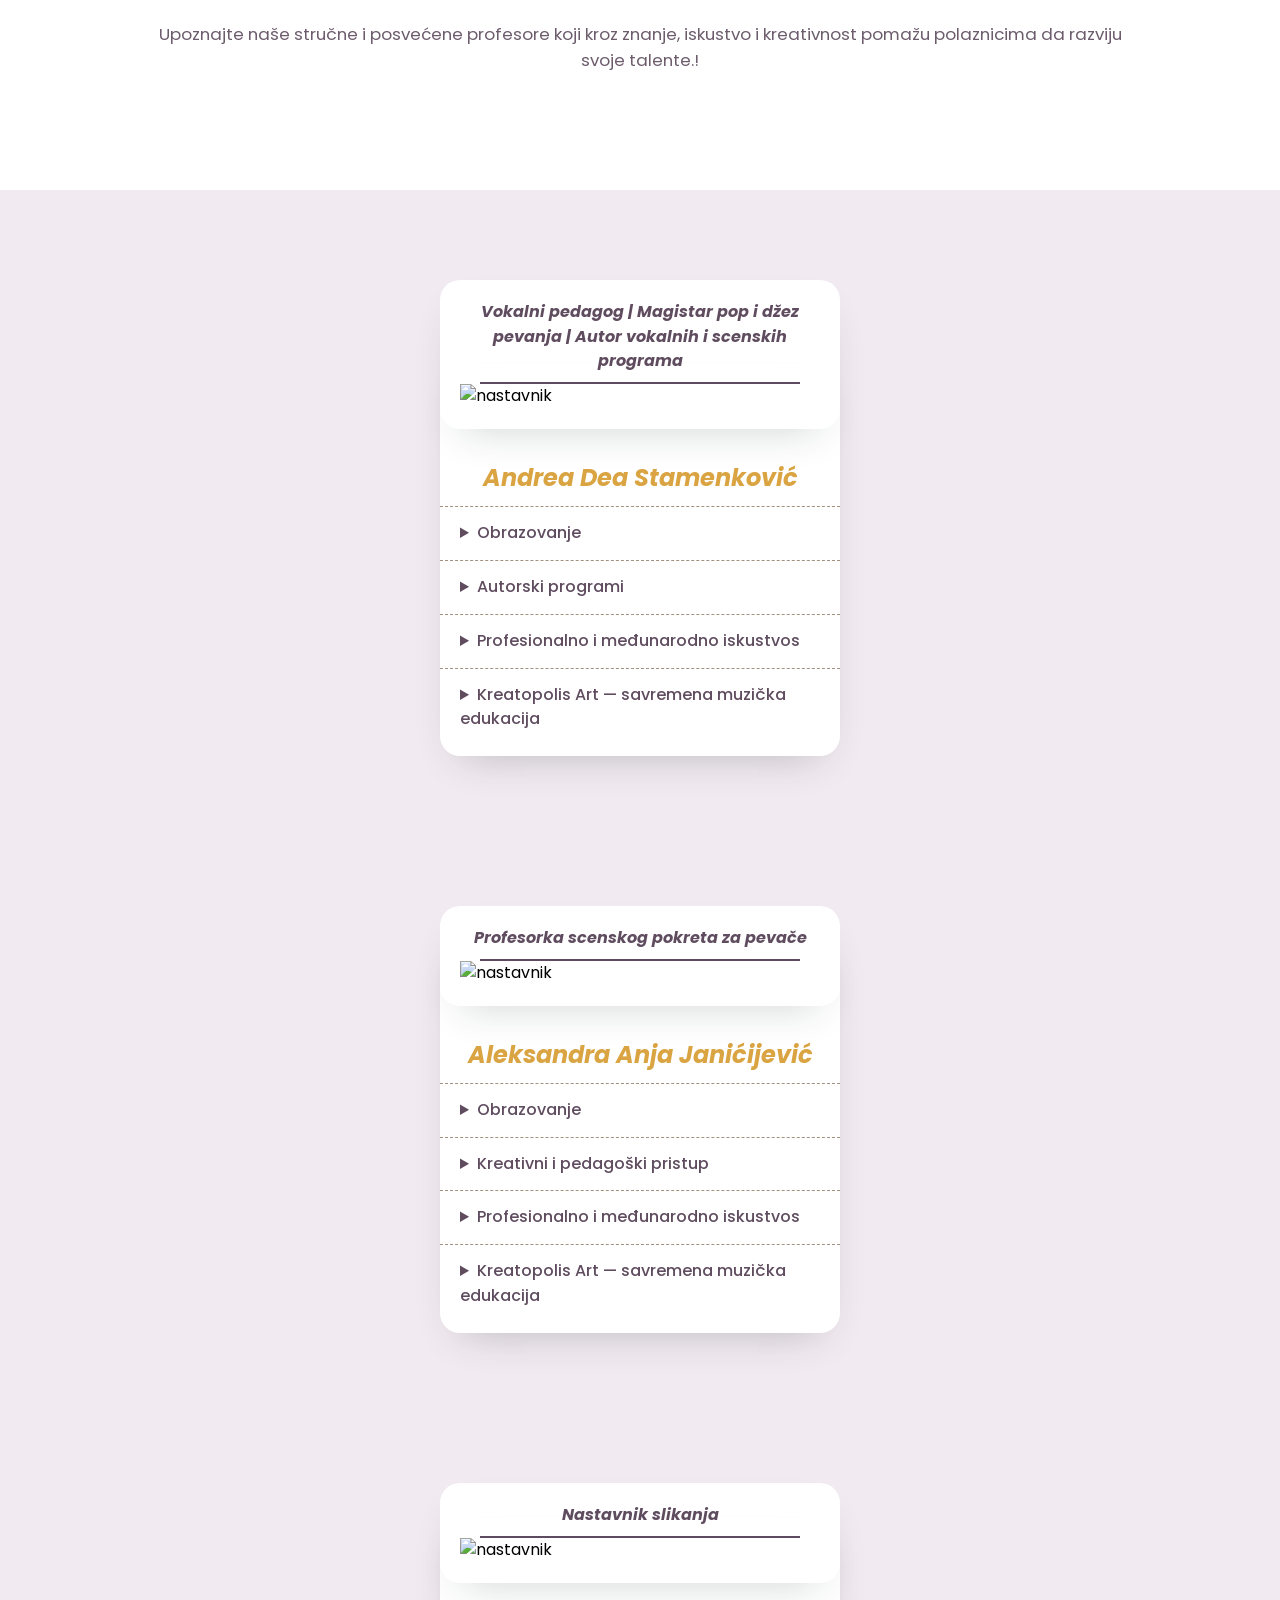
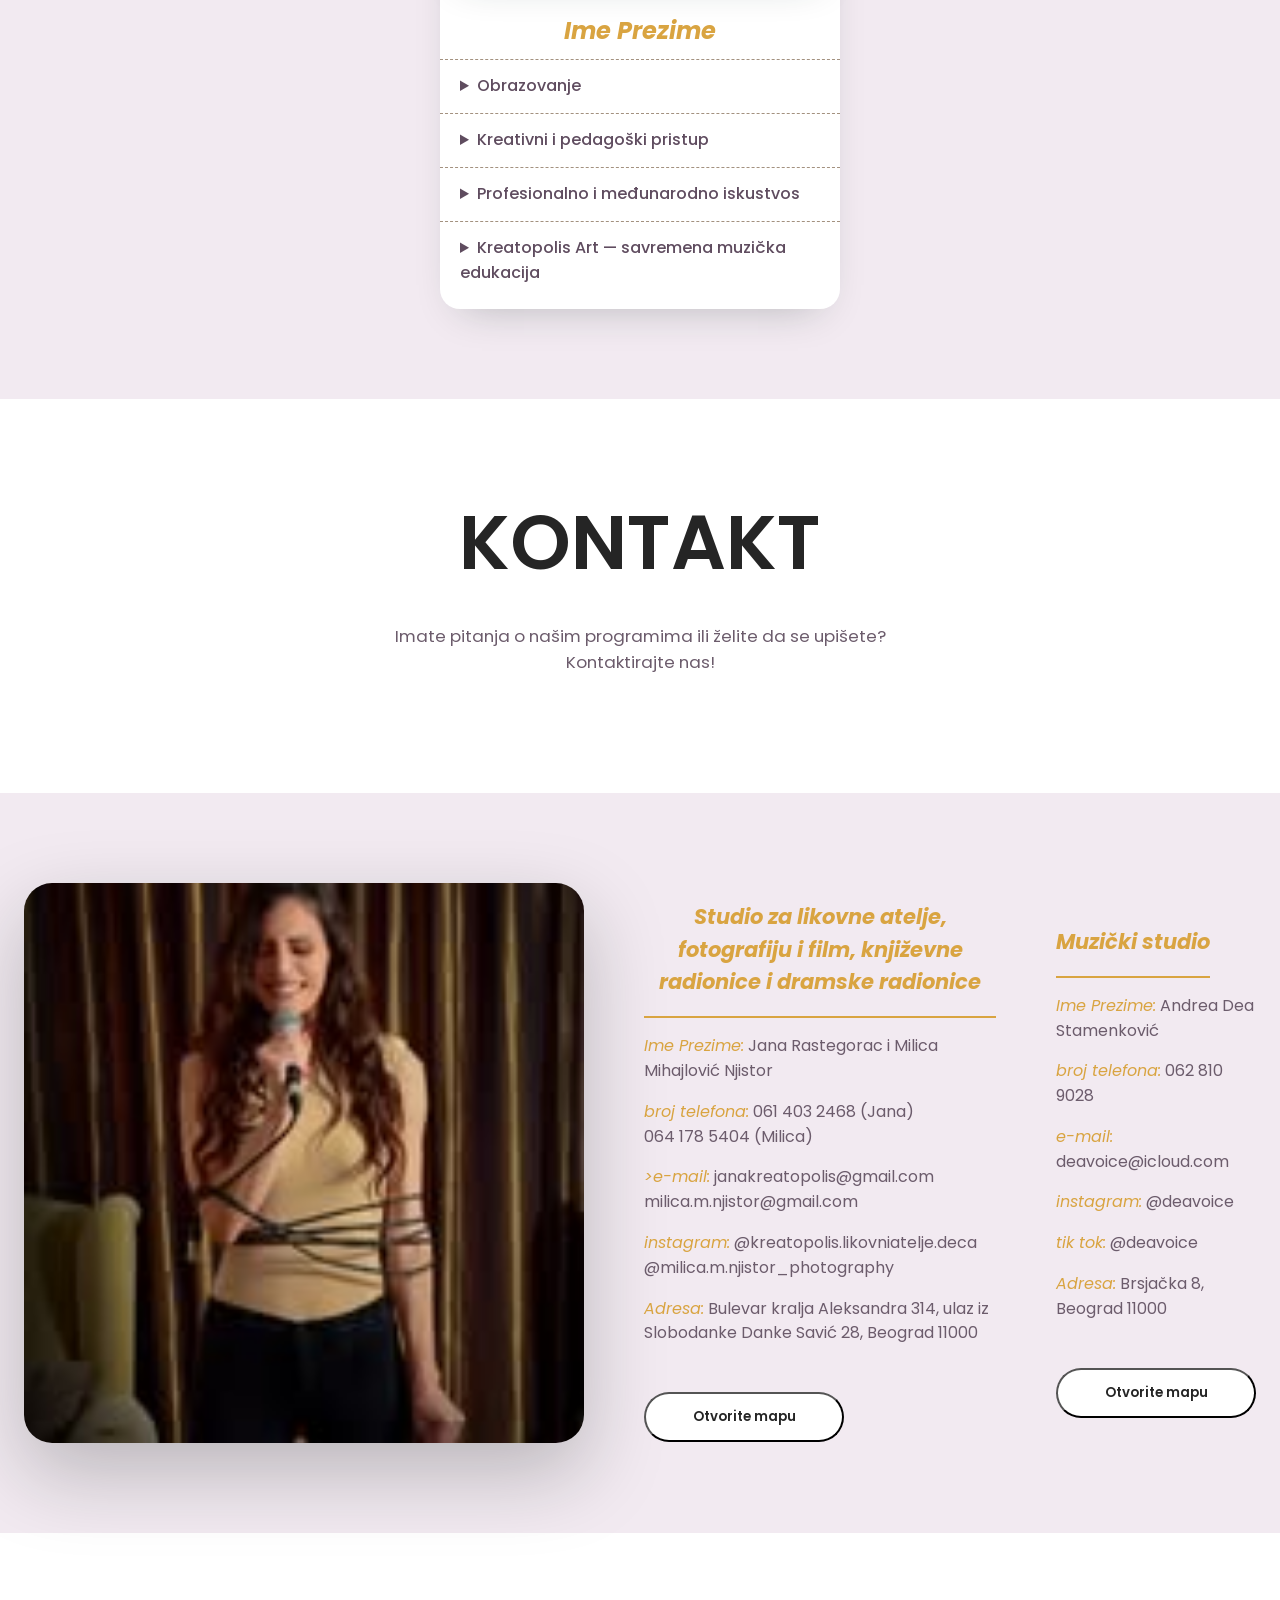
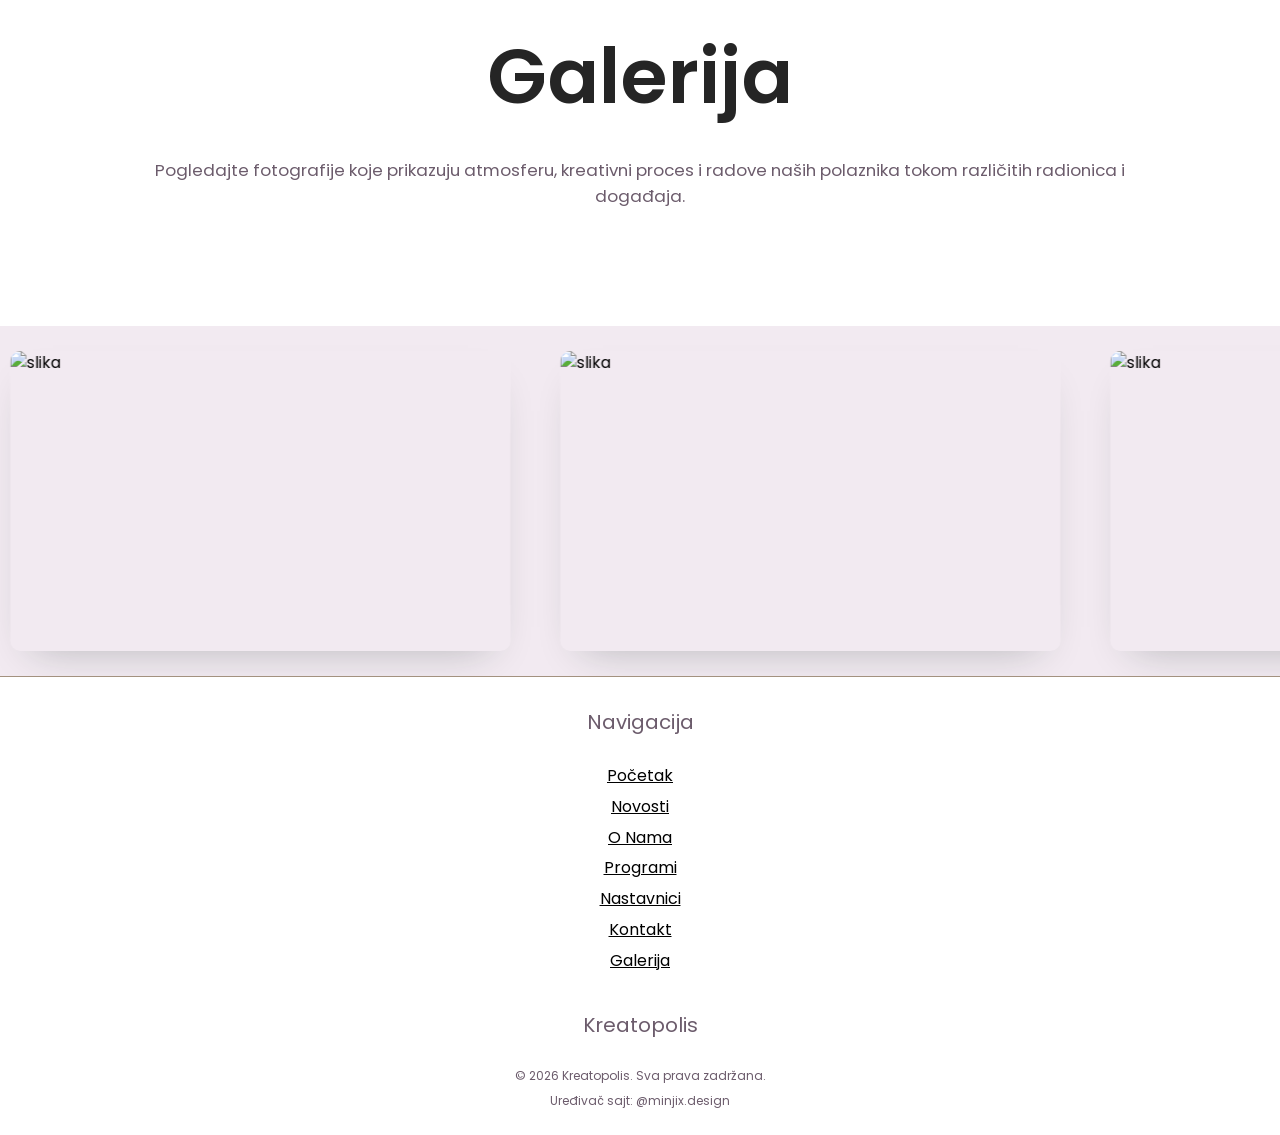
==== commit 7aaf0018: "Jos malo promena" ====
--- a/index.html
+++ b/index.html
@@ -23,13 +23,14 @@
     </nav>
 
     <div class="nav-links-mobile" id="navLinks">
-    <a href="#home">Početna</a>
+    <a href="#home">Početak</a>    
+    <a href="#NovostiOpis">Novosti</a>
     <a href="#ONama">O Nama</a>
     <a href="#programi">Programi</a>
     <a href="#Nastavnici">Nastavnici</a>
     <a href="#kontakt">Kontakt</a>
     <a href="#GalerijaOpis">Galerija</a>
-    <a href="#NovostiOpis">Novosti</a>
+    
     </div>
 
     <!-- Pocetak -->
@@ -43,15 +44,15 @@
 
     <div class="hero__inner">
         <p class="eyebrow reveal">Škola pevanja, muzike i umetnosti</p>
-        <h1 class="hero__title reveal">
+        <h1 class="hero__title ">
          Pronađi svoj glas.<br>
         Otkrij svoju <span class="ink">boju</span>.
         </h1>
-        <p class="hero__sub reveal">
+        <p class="hero__sub ">
             Kreatopolis je mesto gde deca i odrasli uče pevanje, gitaru, klavir i crtanje
             u malim grupama, uz mentore koji vole ono što rade.
         </p>
-        <div class="hero__actions reveal">
+        <div class="hero__actions ">
             <a href="#programi" class="btn btn--gold">Pogledaj programe</a>
             <a href="#kontakt" class="btn btn--ghost">Zakaži čas</a>
         </div>
@@ -62,7 +63,7 @@
 
 
     <!-- Novosti -->
-    <section class="Novosti">
+    <section class="Novosti" id="NovostiOpis">
  
             <div class="wire">
                 <div class="wire-head">
@@ -1038,24 +1039,19 @@
         </div>
 
     </section>
-
-
-
-
-
     
     <script src="JS/script.js"></script>
 </body>
 
 <footer>
     <p class="FooterText">Navigacija</p>
-    <a href="#home">Početna</a>
+    <a href="#home">Početak</a>    
+    <a href="#NovostiOpis">Novosti</a>
     <a href="#ONama">O Nama</a>
     <a href="#programi">Programi</a>
     <a href="#Nastavnici">Nastavnici</a>
     <a href="#kontakt">Kontakt</a>
     <a href="#GalerijaOpis">Galerija</a>
-    <a href="#NovostiOpis">Novosti</a>
     <br>
     <p class="FooterText">Kreatopolis</p>
     <p class="FooterTextDark">© 2026 Kreatopolis. Sva prava zadržana.</p>
--- a/CSS/style.css
+++ b/CSS/style.css
@@ -335,7 +335,7 @@
     padding: 100px 24px 100px;
     background-color: var(--PrimaryColor);
     color: var(--PrimaryColor);
-    background-image: linear-gradient(180deg, var(--PrimaryColor), var(--PrimaryColor) 70%, var(--PrimaryColor) 100%);
+    
 }
 
 .Texts {
@@ -662,7 +662,7 @@
 
 .box{
     display: flex;
-    flex-direction: column;
+    flex-direction: row;
     flex-wrap: wrap;
     justify-content: center;
     gap: 60px;
@@ -983,3 +983,200 @@
     flex-direction: row;
     gap: 50px;
 }
+
+.NovostiSlika{
+    width: 300px;
+    height: 150px;
+}
+
+
+ 
+  *{box-sizing:border-box;}
+ 
+  .wire{
+    width:100%;
+    max-width:1240px;
+  }
+ 
+  .wire-head{
+    display:flex;
+    align-items:baseline;
+    justify-content:space-between;
+    border-bottom:2px solid var(--HighlightColor);
+    padding-bottom:14px;
+    margin-bottom:28px;
+    flex-wrap:wrap;
+    gap:8px;
+  }
+ 
+  .wire-head h1{
+    font-family:'Fraunces',serif;
+    font-weight:700;
+    font-size:clamp(28px,4vw,42px);
+    margin:0;
+    letter-spacing:-0.02em;
+  }
+ 
+  .wire-meta{
+    font-family:'IBM Plex Mono',monospace;
+    font-size:12px;
+    letter-spacing:0.08em;
+    text-transform:uppercase;
+    color:var(--HighlightColor);
+  }
+ 
+  .carousel{
+    position:relative;
+    display:flex;
+    align-items:stretch;
+    gap:14px;
+  }
+ 
+  .arrow{
+    flex:0 0 auto;
+    width:44px;
+    background:var(--PrimaryColor);
+    border:1px solid var(--SecondaryColor);
+    color:var(--HighlightColor);
+    cursor:pointer;
+    font-family:'IBM Plex Mono',monospace;
+    font-size:20px;
+    display:flex;
+    align-items:center;
+    justify-content:center;
+    transition:background 0.15s ease, border-color 0.15s ease, color 0.15s ease, transform 0.1s ease;
+    border-radius:2px;
+    height: 30px;
+  }
+  .arrow:hover{
+    background:var(--PrimaryColor);
+    border-color:var(--HighlightColor);
+    color:var(--ink);
+  }
+  .arrow:active{transform:scale(0.94);}
+  .arrow:disabled{
+    opacity:0.25;
+    cursor:not-allowed;
+    background:transparent;
+    color:var(--PrimaryColor);
+    border-color:var(--NavColor);
+    transform:none;
+  }
+  .arrow:focus-visible{
+    outline:2px solid var(--HighlightColor);
+    outline-offset:2px;
+  }
+ 
+  .viewport{
+    flex:1 1 auto;
+    overflow:hidden;
+  }
+ 
+  .track{
+    display:grid;
+    gap:16px;
+    grid-template-columns:repeat(var(--cols,5),1fr);
+  }
+ 
+  .card{
+    background:var(--PrimaryColor);
+    color:var(--ink);
+    border-radius:2px;
+    overflow:hidden;
+    display:flex;
+    flex-direction:column;
+    animation:riseIn 0.35s ease both;
+    border:1px solid var(--paper-dim);
+  }
+ 
+  @keyframes riseIn{
+    from{opacity:0; transform:translateY(6px);}
+    to{opacity:1; transform:translateY(0);}
+  }
+ 
+  .card-eyebrow{
+    font-family:'IBM Plex Mono',monospace;
+    font-size:10px;
+    letter-spacing:0.1em;
+    text-transform:uppercase;
+    color:var(--red);
+    padding:10px 12px 0;
+  }
+ 
+  .card-img{
+    width:100%;
+    aspect-ratio:4/3;
+    object-fit:cover;
+    display:block;
+    margin-top:8px;
+    filter:grayscale(15%) contrast(1.05);
+  }
+ 
+  .card-body{
+    padding:12px 14px 16px;
+    flex:1;
+    display:flex;
+    flex-direction:column;
+  }
+ 
+  .card-title{
+    font-family:'Fraunces',serif;
+    font-weight:600;
+    font-size:16px;
+    line-height:1.25;
+    margin:0 0 8px;
+  }
+ 
+  .card-text{
+    font-size:13px;
+    line-height:1.45;
+    color:#3a372f;
+    margin:0;
+  }
+ 
+  .wire-foot{
+    display:flex;
+    align-items:center;
+    justify-content:center;
+    gap:10px;
+    margin-top:24px;
+    font-family:'IBM Plex Mono',monospace;
+    font-size:12px;
+    color:var(--gold-dim);
+    letter-spacing:0.08em;
+  }
+ 
+  .dot{
+    width:6px;
+    height:6px;
+    border-radius:50%;
+    background:var(--HighlightColor);
+  }
+  .dot.active{background:var(--HighlightColor);}
+  .dots{display:flex; gap:6px;}
+ 
+  @media (max-width:1023px){
+    .track{grid-template-columns:repeat(var(--cols,4),1fr);}
+  }
+ 
+  @media (max-width:767px){
+    .track{grid-template-columns:repeat(var(--cols,2),1fr);}
+    .arrow{width:36px; font-size:16px;}
+    .card-title{font-size:15px;}
+  }
+
+  .card-link{
+  margin-top:auto;
+  padding-top:10px;
+  font-family:'IBM Plex Mono',monospace;
+  font-size:11px;
+  letter-spacing:0.06em;
+  text-transform:uppercase;
+  color:var(--HighlightColor);
+  text-decoration:none;
+  display:inline-flex;
+  align-items:center;
+  gap:4px;
+  width:fit-content;
+}
+.card-link:hover{ text-decoration:underline; }
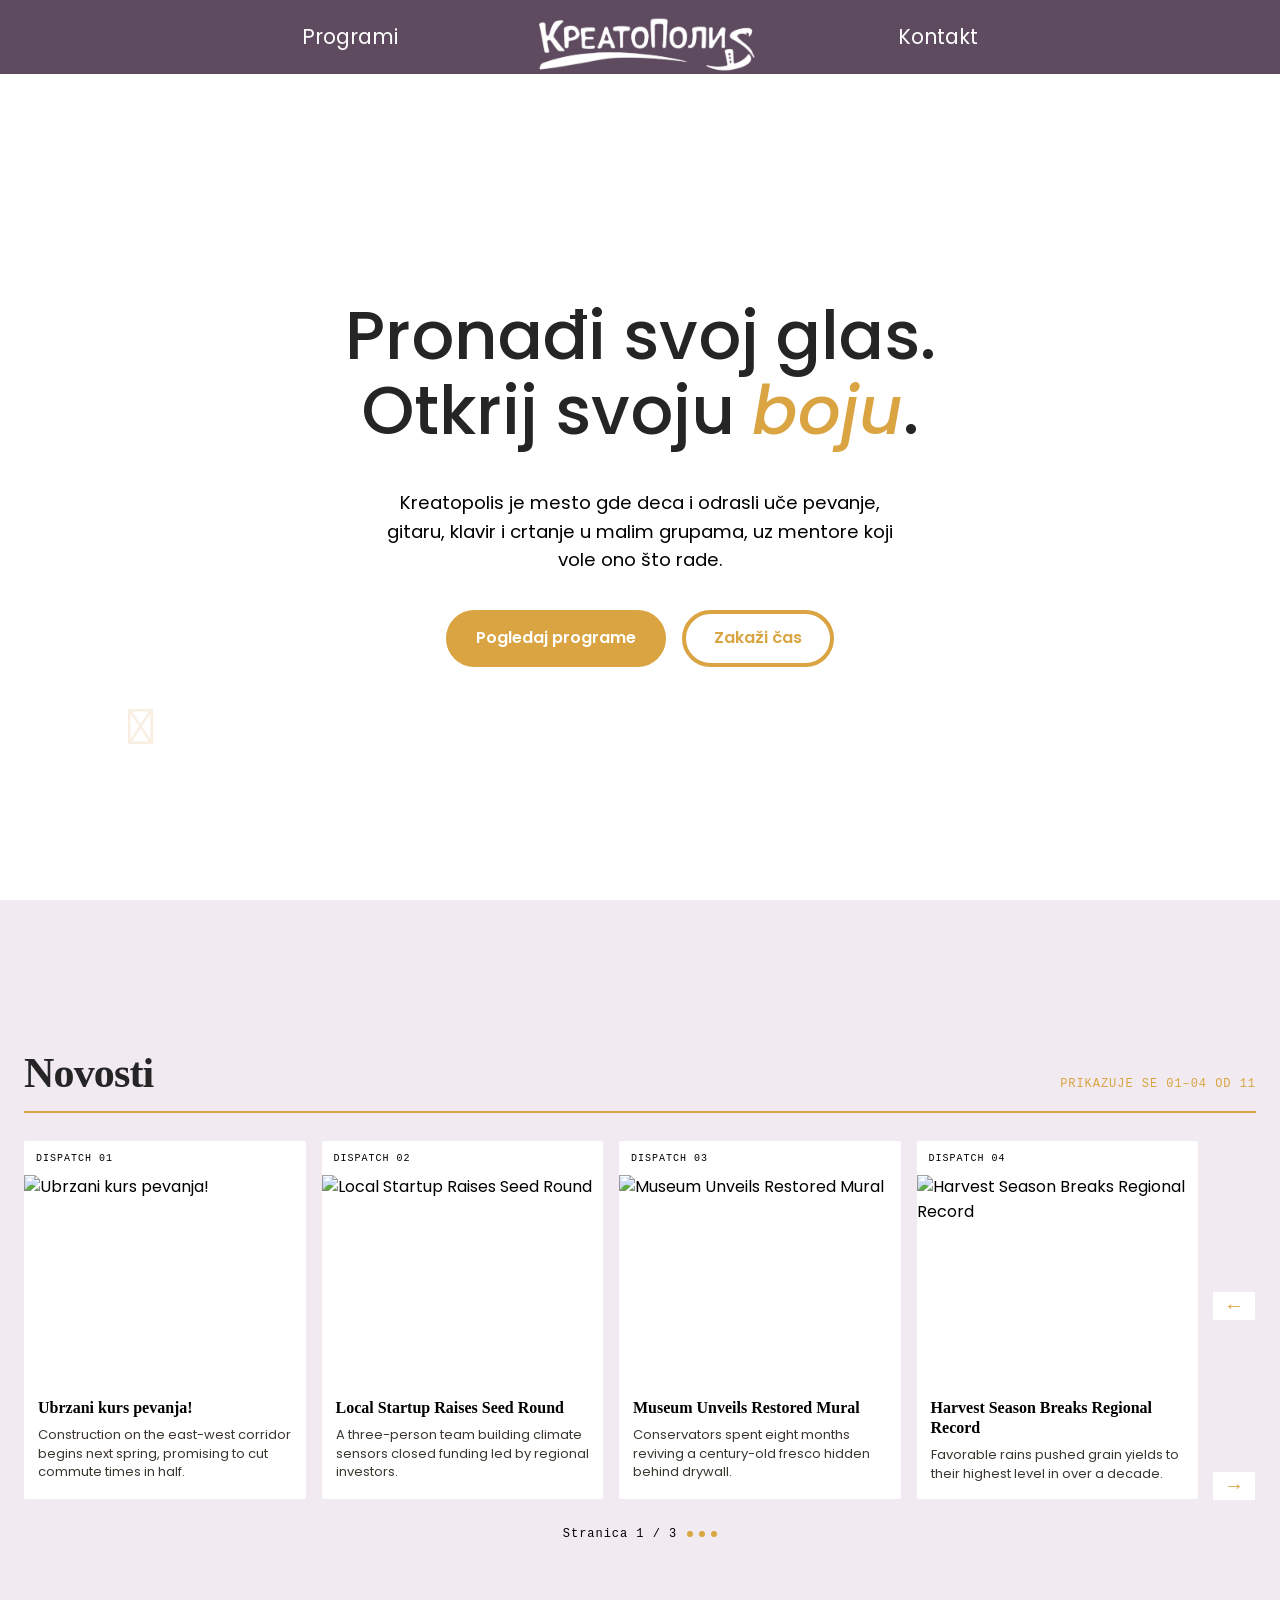
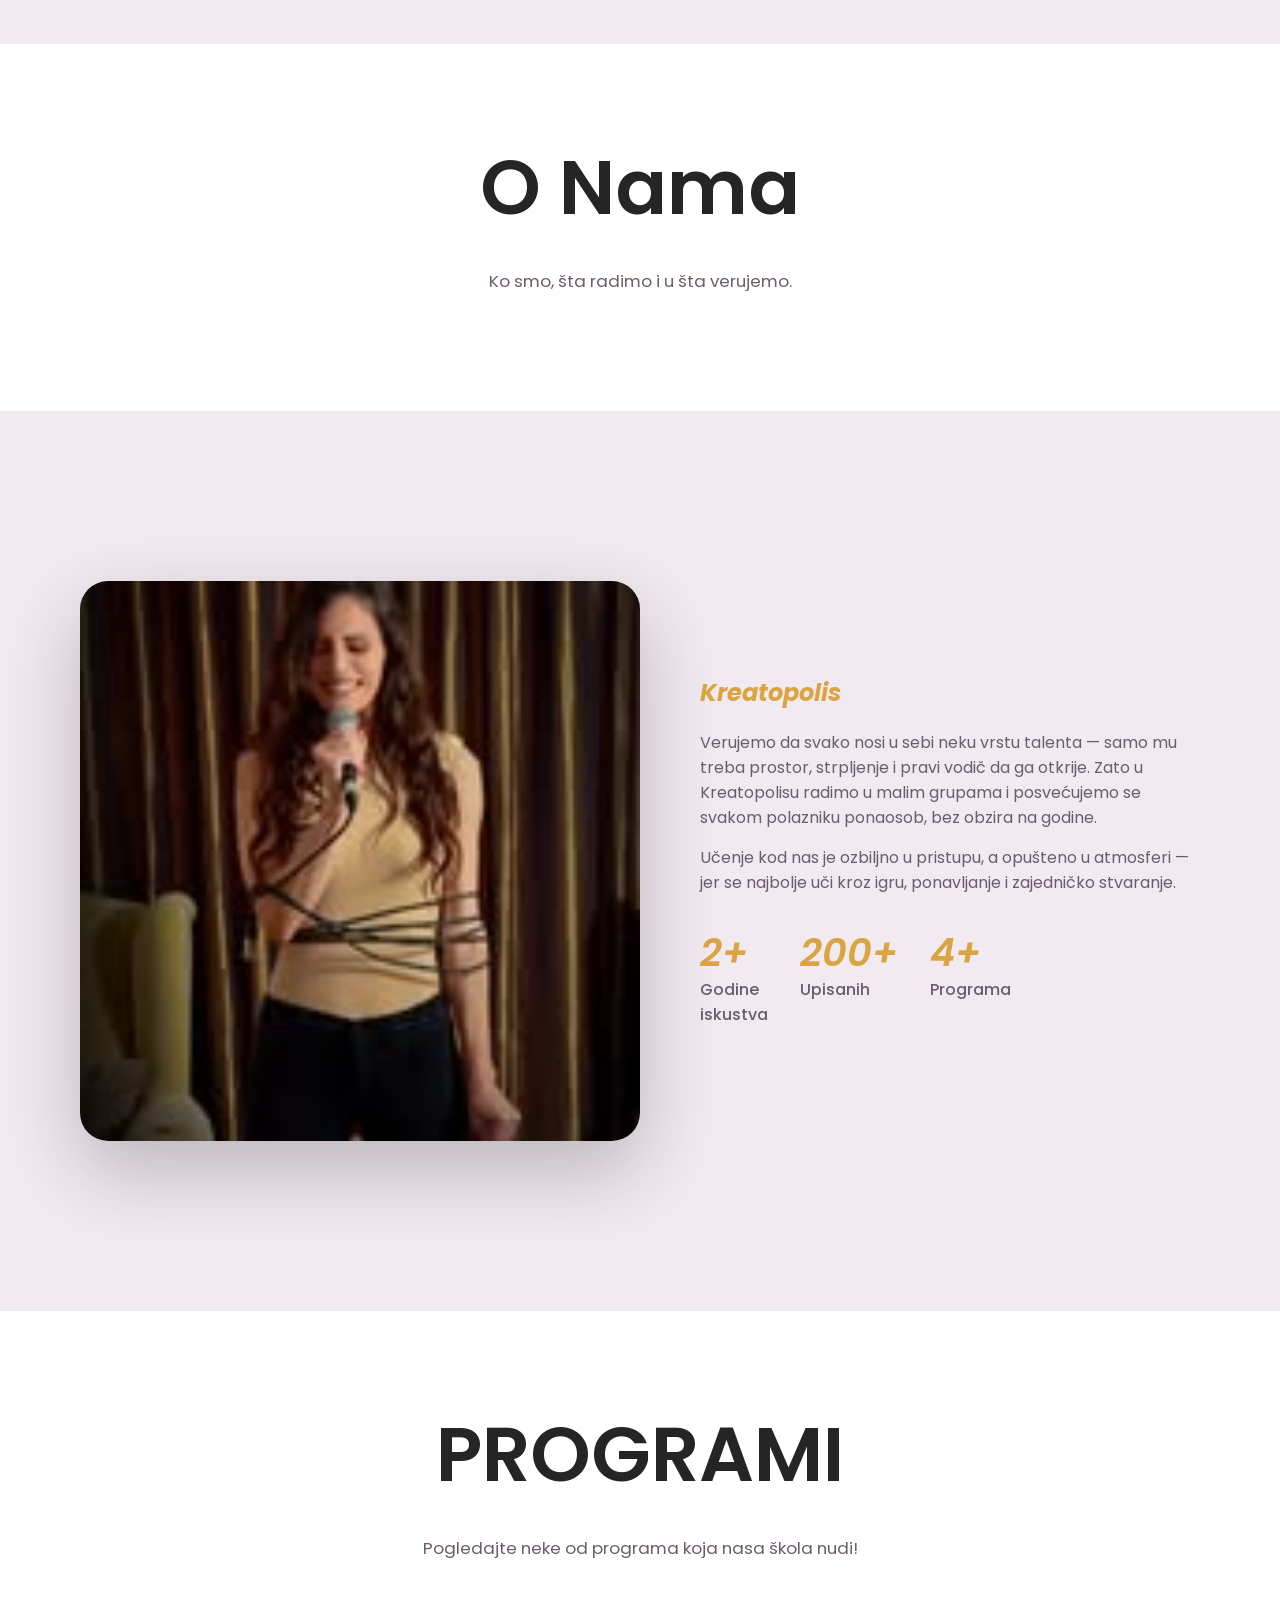
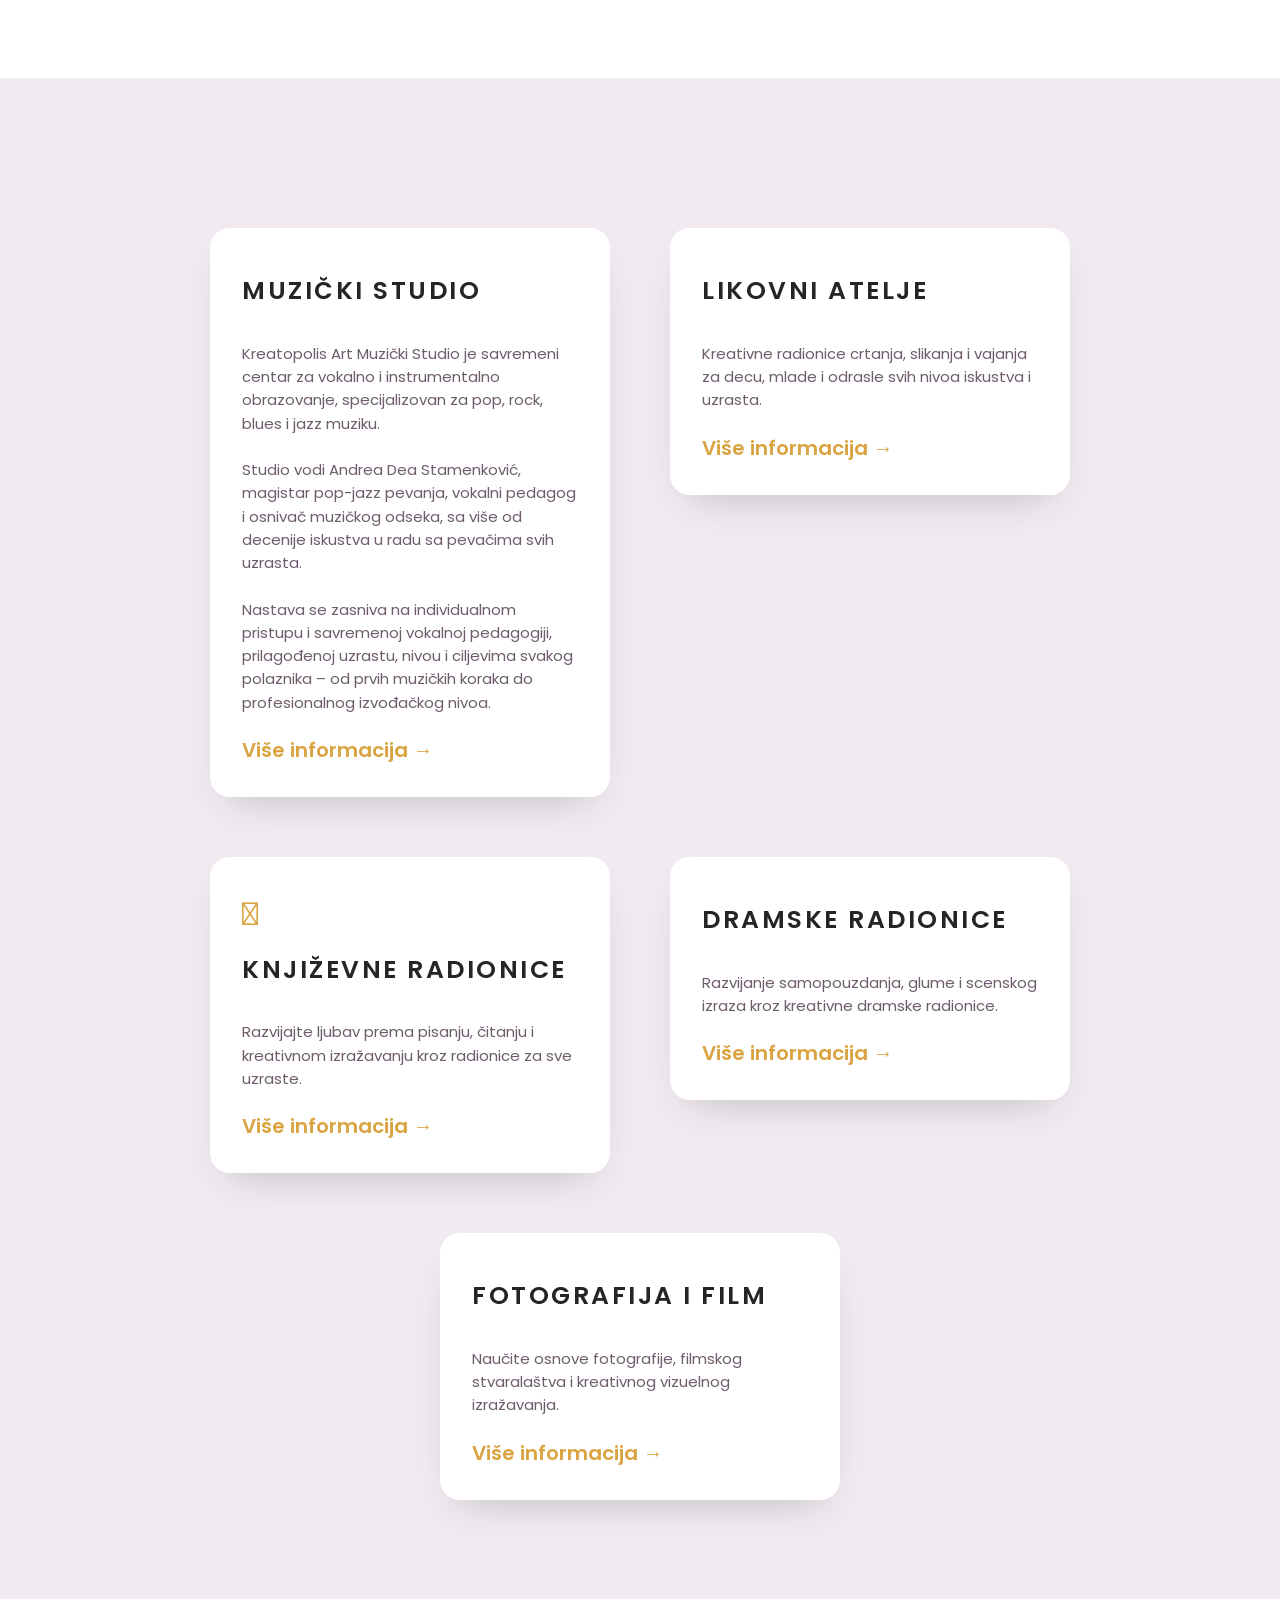
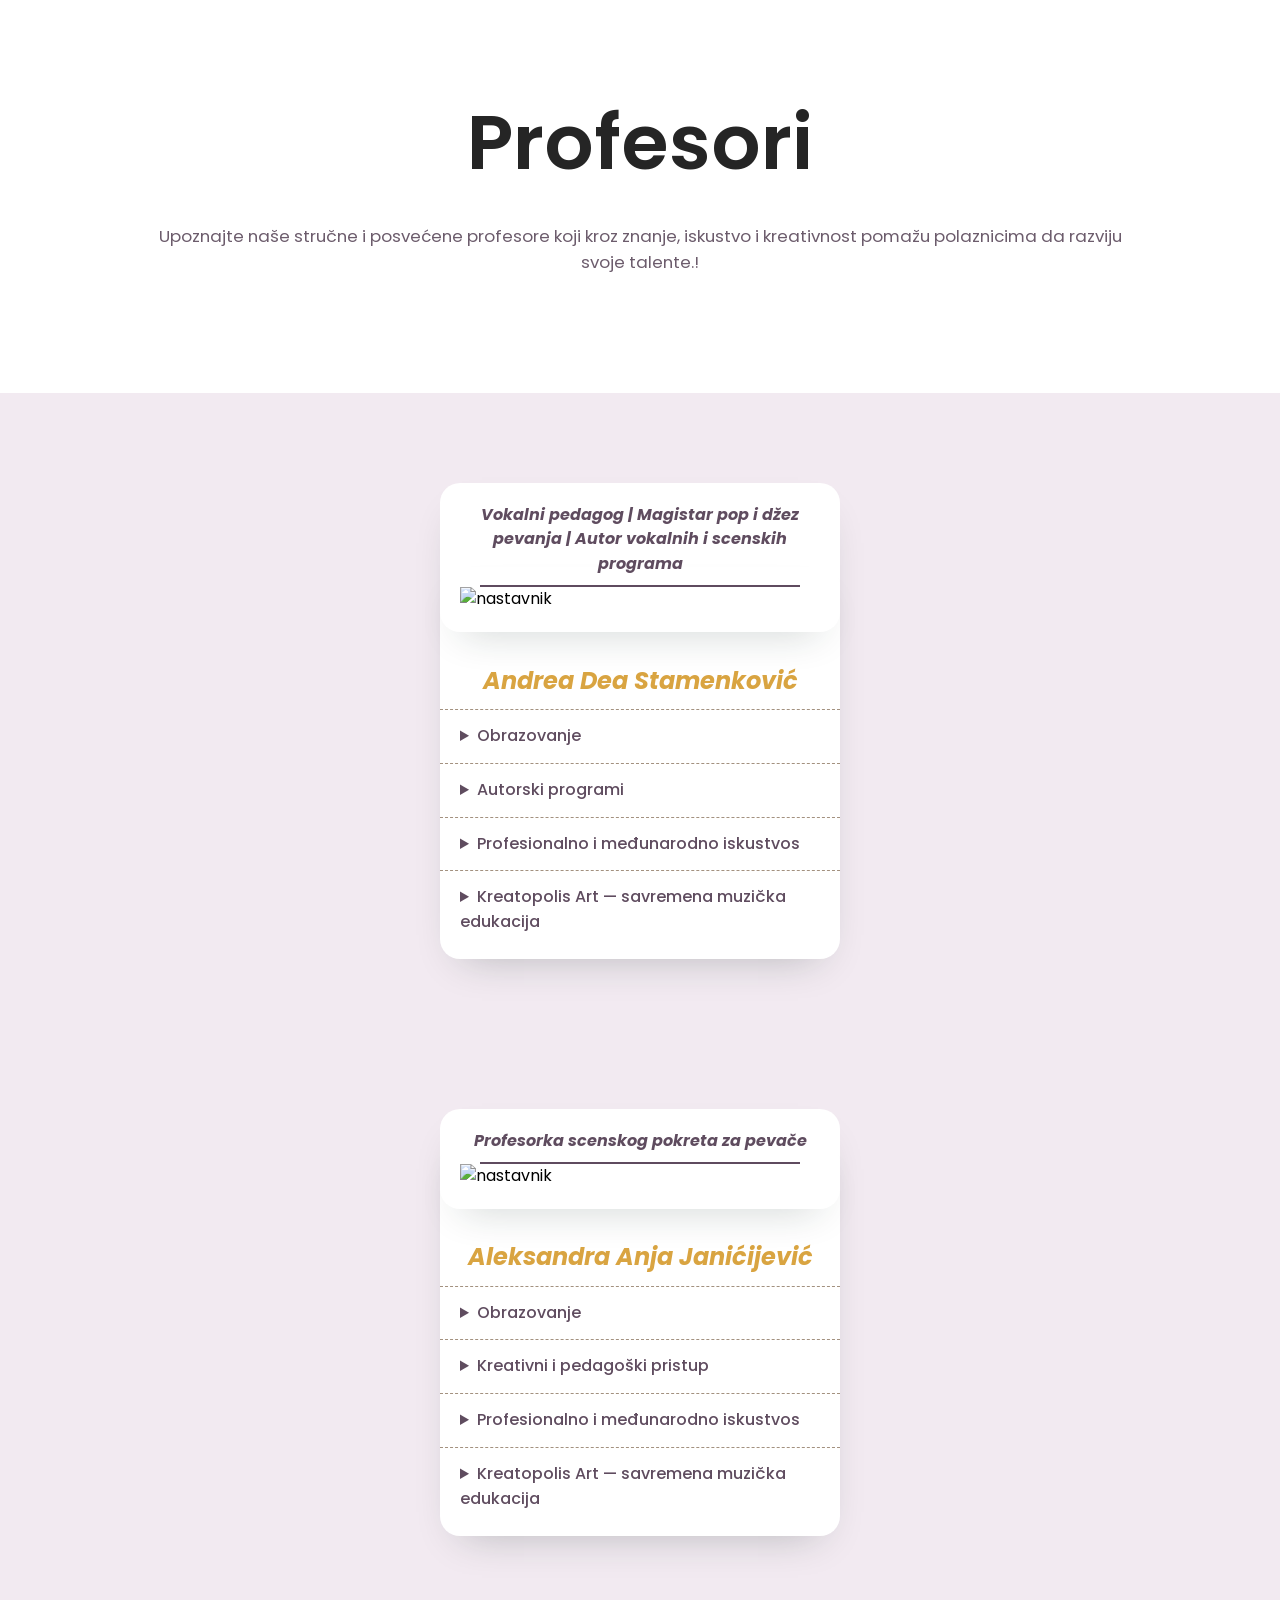
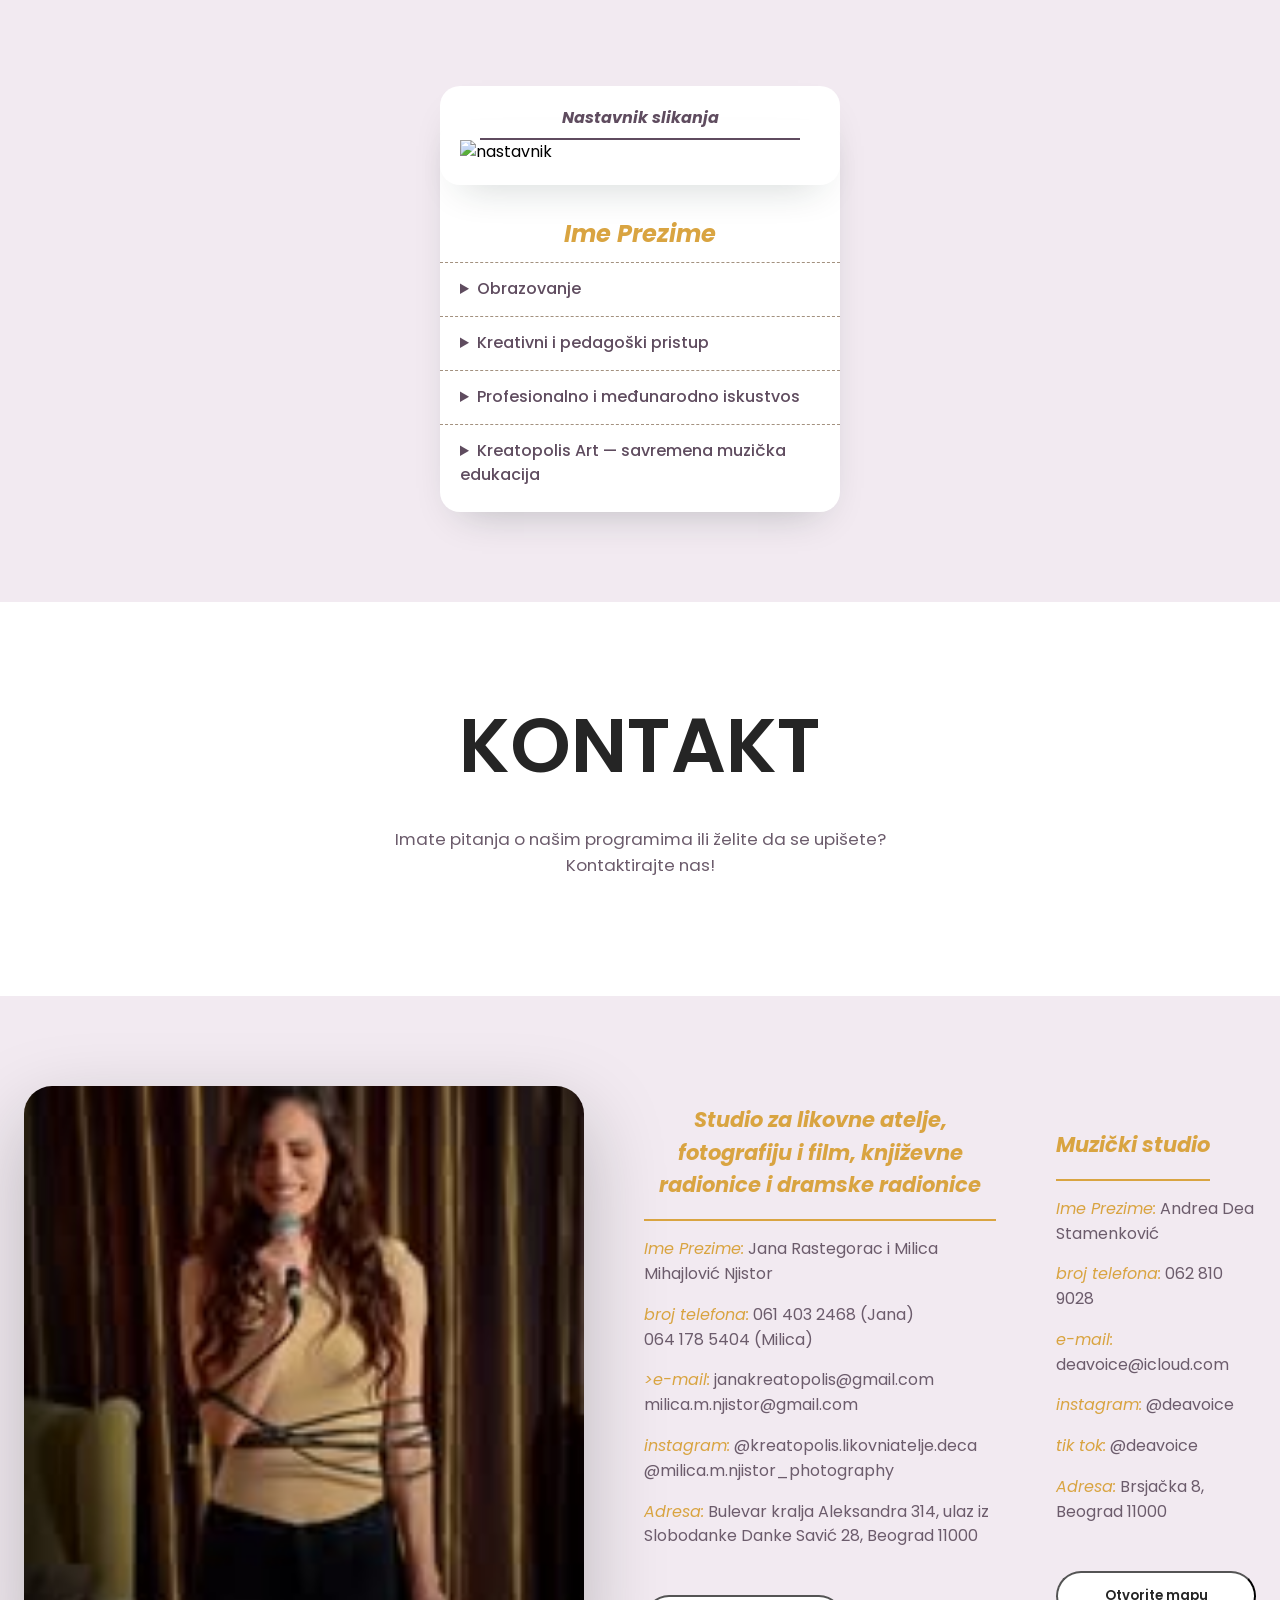
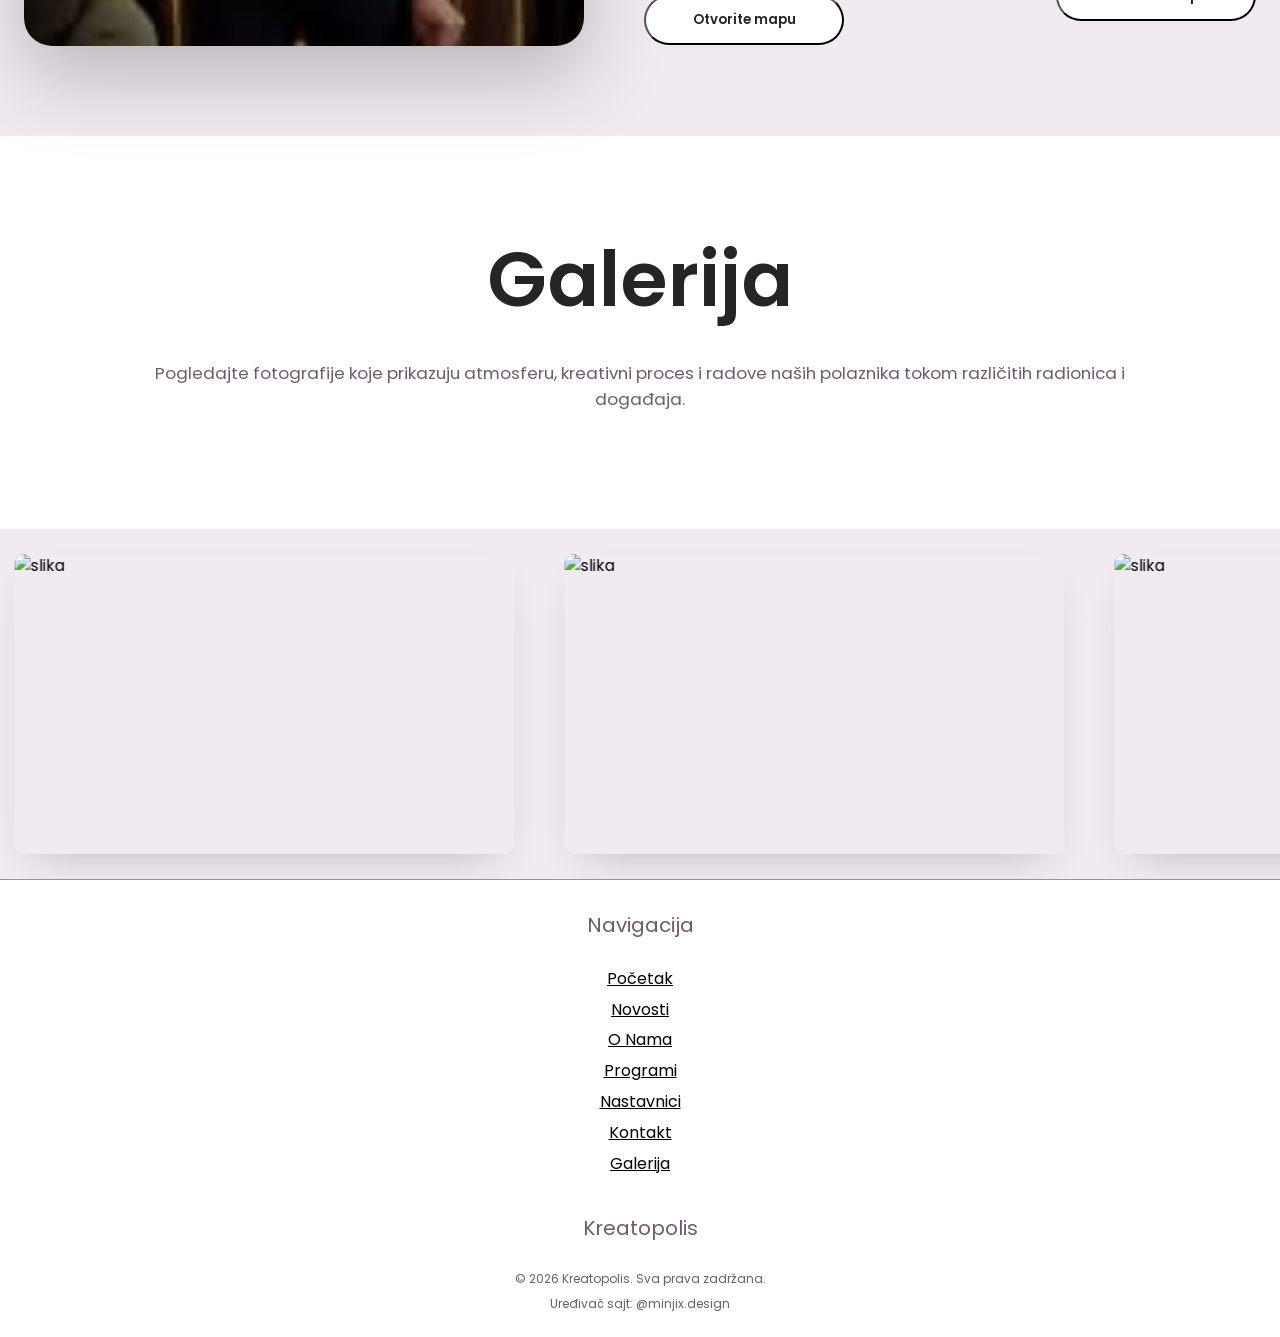
==== commit e760400c: "promena jedan" ====
--- a/index.html
+++ b/index.html
@@ -72,13 +72,16 @@
             </div>
  
             <div class="carousel">
-                <button class="arrow" id="prevBtn" aria-label="Previous news">&#8592;</button>
                 <div class="viewport">
                     <div class="track" id="track">
 
                     </div>
                 </div>
-                <button class="arrow" id="nextBtn" aria-label="Next news">&#8594;</button>
+                <div class="DivArrows">
+                    <button class="arrow" id="prevBtn" aria-label="Previous news">&#8592;</button>
+                    <button class="arrow" id="nextBtn" aria-label="Next news">&#8594;</button>
+                </div>
+                
             </div>
  
             <div class="wire-foot">
@@ -93,7 +96,7 @@
         
         <div class="Texts reveal">
             <h1>O Nama</h1>
-            <p class="DarkerText">tekst</p>
+            <p class="DarkerText">Ko smo, šta radimo i u šta verujemo.</p>
         </div>
      
     </section>
@@ -103,8 +106,7 @@
         <div class="introduction">
             <img src="Images/MainSlika.jpg" alt="slika" class="reveal">
             <div class="introduction_Text reveal">
-                <p class="LittleText">O Nama</p>
-                <span class="ink"><h2>Kreatopolis</h2></span>
+                <span class="ink"><h2 style="margin-top: -20px;">Kreatopolis</h2></span>
                 <p>Verujemo da svako nosi u sebi neku vrstu talenta — samo mu treba prostor,
                 strpljenje i pravi vodič da ga otkrije. Zato u Kreatopolisu radimo u malim
                 grupama i posvećujemo se svakom polazniku ponaosob, bez obzira na godine.</p>
@@ -452,135 +454,43 @@
                 </details>
 
                 <details>
-                    <summary>Klavir</summary>
-                    <p><span class="ink">ČASOVI SAVREMENOG KLAVIRA</span><br><br>
-                        Nauči da sviraš muziku koju voliš.<br><br>
-                        Individualni časovi klavira u trajanju od 45 minuta, namenjeni potpunim
-                        početnicima, naprednim polaznicima i iskusnim muzičarima.<br><br>
-                        Program je prvenstveno usmeren na pop i rock muziku, sa fokusom na
-                        praktično sviranje i muziku koju polaznik voli. Učimo akorde, ritam i harmoniju
-                        kroz popularne pesme, tako da naučeno možete odmah da primenite.<br><br>
-                        Poseban deo programa namenjen je onima koji žele da pevaju i sami sebe
-                        prate na klaviru. Kroz rad učimo kako da povežete pevanje i sviranje, razvijete
-                        osećaj za ritam i harmoniju i budete sigurni u izvođenju pesama koje volite.<br><br>
-                        Ukoliko postoji interesovanje za klasičnu muziku, program se može prilagoditi
-                        klasičnom repertoaru, tehnici i interpretaciji.<br><br>
-
-                        <span class="ink">OD ČASA DO BINE</span><br><br>
-
-                        Muzika se ne uči samo u učionici. Naši polaznici imaju mogućnost da
-                        nastupaju solo ili u bendu, a tokom godine organizujemo dva koncerta.<br><br>
-                        U okviru priprema za koncerte organizujemo i probe u studiju, gde polaznici
-                        kroz praktičan rad stiču iskustvo zajedničkog muziciranja, uče kako da
-                        funkcionišu u bendu i pripremaju se za što sigurniji i profesionalniji nastup.<br><br>
-
-                        Kroz individualne časove razvijamo:<br><br>
-                        • tehniku i sigurnost u sviranju<br><br>
-                        • ritam, harmoniju i muzički sluh<br><br>
-                        • sviranje popularnih pesama<br><br>
-                        • pratnju sopstvenog pevanja<br><br>
-                        • improvizaciju i kreativnost<br><br>
-                        • rad u bendu<br><br>
-                        • scensko iskustvo i samopouzdanje<br><br>
-                        Bilo da tek počinjete, želite da naučite da pratite svoje pevanje ili već imate
-                        iskustvo — program prilagođavamo vama, vašem nivou i vašim muzičkim
-                        ciljevima.
+                    <summary>Studijski bend i godišnji koncerti</summary>
+                    <p>
+                        Polaznici koji žele da svoje znanje pretoče u praktično izvođačko iskustvo
+                        mogu učestvovati na koncertima Kreatopolis Art Studija uz podršku studijskog
+                        benda.<br><br>
+
+                        <span class="ink"> <br>Ovaj dodatak obuhvata:</span><br><br>
+
+                        • izbor i pripremu repertoara;<br><br>
+                        • rad na interpretaciji pesme;<br><br>
+                        • probe u muzičkom studiju<br><br>
+                        • probe sa školskim bendom;<br><br>
+                        • razvoj sigurnosti u izvođenju uživo;<br><br>
+                        • iskustvo rada u profesionalnom muzičkom okruženju.<br><br>
+                        Probe se održavaju u prostorijama škole, kao i u profesionalnom studijskom
+                        okruženju, pružajući polaznicima priliku da upoznaju proces rada koji prati
+                        stvarne muzičke projekte.<br><br>
+                        Tokom godine Kreatopolis Art Studio organizuje dva godišnja koncerta, na
+                        kojima polaznici imaju priliku da predstave svoj napredak publici i steknu
+                        dragoceno iskustvo javnog nastupa.<br><br>
+                        Učešće na koncertima podrazumeva kompletnu pripremu — od rada na
+                        pesmi i interpretaciji, preko proba sa bendom, do samog izvođenja pred
+                        publikom.<br><br>
+                        Cilj Standardnog programa nije samo razvoj kvalitetnog glasa, već stvaranje
+                        sigurnog, muzikalnog i autentičnog pevača koji kroz stručan rad, praktično
+                        iskustvo i nastupe otkriva svoj lični muzički put.<br><br>
+                        Bilo da polaznik želi da pevanje ostane njegova strast i hobi, ili tek istražuje
+                        mogućnost ozbiljnijeg bavljenja muzikom, Standardni program pruža stabilne
+                        temelje za svaki naredni korak.
+
                     </p>
-                </details>                
-                <details>
-                    <summary>Gitara</summary>
-                    <p>Od prvog akorda do pravog nastupa.
-                        Individualni časovi gitare u trajanju od 45 minuta, namenjeni svim nivoima —
-                        od potpunih početnika do iskusnih gitarista.<br><br>
-                        Program je prvenstveno usmeren na pop i rock muziku, sa naglaskom na
-                        praktično sviranje i pesme koje polaznik voli. Kroz popularne pesme učimo
-                        akorde, ritam, harmoniju, tehniku i, u skladu sa nivoom, sola i improvizaciju.
-                        Posebnu pažnju posvećujemo polaznicima koji žele da sami pevaju i prate se
-                        na gitari. Učimo kako da povežete pevanje sa sviranjem, odaberete<br><br>
-                        odgovarajuće akorde i ritam i samostalno izvodite pesme koje volite.<br><br>
-                        Ukoliko želite da se posvetite klasičnoj muzici i klasičnoj gitari, program se
-                        može prilagoditi vašim interesovanjima i ciljevima.<br><br>
-
-                        <span class="ink">SVIRAJ SAM. SVIRAJ SA BENDOM. IZAĐI NA SCENU.</span><br><br>
-
-                        Naši polaznici imaju mogućnost da nastupaju solo ili u grupi, a tokom godine
-                        organizujemo dva koncerta.<br><br>
-                        Tokom priprema za nastupe organizujemo probe u studiju, gde polaznici imaju
-                        priliku da iskuse pravi proces rada sa drugim muzičarima — od pripreme
-                        repertoara i zajedničkih proba do samog nastupa.<br><br>
-                        Na taj način, časovi nisu samo učenje tehnike, već prilika da se stečeno
-                        znanje pretvori u stvarno muzičko i izvođačko iskustvo.<br><br>
-                        Kroz individualne časove razvijamo:<br><br>
-
-                        •tehniku i koordinaciju<br><br>
-                        •ritam i osećaj za groove<br><br>
-                        •akorde i harmoniju<br><br>
-                        •sviranje popularnih pesama<br><br>
-                        •pratnju sopstvenog pevanja<br><br>
-                        •sola i improvizaciju<br><br>
-                        •muzički sluh i kreativnost<br><br>
-                        •rad u bendu i scenski nastup<br><br>
-
-                        Bez obzira na to da li gitaru uzimate u ruke prvi put ili već godinama svirate,
-                        program prilagođavamo vašem nivou, interesovanjima i ciljevima.<br><br>
-                        Nauči da sviraš pesme koje voliš. Prati svoje pevanje. Sviraj sa drugima. Izađi
-                        na scenu.</p>
-                </details>
-            </div>
-            </div>
-
-            <div class="Sekcija">
-
-            <div class="Program">
-                <div>
-                    <i class="fa-solid fa-bolt-lightning ProgramIcon"></i>
-                    <p class="LittleText" id="program">ROCKSCHOOL</p> 
-                    <p class="LittleText" id="LittleTextProgram"> Rockschool je međunarodni sistem sertifikacije znanja i veština iz oblasti savremene muzike, namenjen učenicima koji žele da svoje muzičko znanje razvijaju kroz repertoar koji vole.<br><br>
-                         Program obuhvata pevanje, gitaru, klavir i druge oblasti savremene muzike, uz razvoj tehnike, ritma, interpretacije i sigurnosti u izvođenju. Učenici se pripremaju za međunarodno priznate ispite, koji pružaju jasan cilj, dodatnu motivaciju za vežbanje i potvrdu ostvarenog napretka.<br><br> 
-                         <br><br>
-                    <button id="ViseInformacija" class="izrolaj" onclick="izrolaj('podsekcija-6', this)">Više informacija →</button>
-                </div>
-            </div>
-
-            <div class="Podsekcija" id="podsekcija-6">
-                <details>
-                    <summary>Međunarodna sertifikacija savremene muzike</summary>
-                    <p>Rockschool, u okviru RSL Awards, predstavlja jedan od najpoznatijih
-međunarodnih sistema za sertifikaciju znanja i veština iz oblasti savremene i
-popularne muzike. Program je prisutan u više od 50 zemalja širom sveta i
-posebno je prilagođen učenicima koji žele da svoje muzičko znanje razvijaju
-kroz muziku koju vole i slušaju.<br><br>
-U Srbiji se Rockschool ispiti održavaju od 2014. godine, a do sada je uspešno
-položeno više od 400 ispita iz gitare, klavira, pevanja, bas gitare i bubnjeva.<br><br>
-Rockschool program obuhvata različite muzičke žanrove – pop, rock, blues,
-funk, R&amp;B, hip-hop, jazz, fusion i druge savremene stilove, uz mogućnost
-izbora odgovarajućeg repertoara prema interesovanjima učenika.</p>
-                </details>
-
-                <details>
-                    <summary>Ispiti</summary>
-                    <p>Rockschool ispiti dostupni su za sledeće instrumente i oblasti:<br><br>
-• Pevanje – muški i ženski vokal<br><br>
-• Električna gitara<br><br>
-• Akustična gitara<br><br>
-• Klavir / Klavijature<br><br>
-
-<span class="ink">Dve vrste ispita:</span><br><br>
-
-<span class="ink">Grade Exam</span> – pored izvođenja odabranih numera, uključuje i tehničke
-elemente i druge ispitne zadatke, u zavisnosti od nivoa.<br><br>
-<span class="ink">Performance Certificate</span> – fokusiran je prvenstveno na izvođenje
-pripremljenog repertoara.<br><br>
-Na višim nivoima, Rockschool kvalifikacije donose <span class="ink">UCAS</span> poene, što može
-predstavljati dodatnu prednost učenicima koji planiraju nastavak školovanja u
-Velikoj Britaniji. Grade 6, 7 i 8 nose UCAS poene u zavisnosti od ostvarenog
-rezultata.<br><br>
-Rockschool kvalifikacije su deo britanskog sistema kvalifikacija i regulisane
-su od strane relevantnih britanskih akreditacionih tela, što im daje
-međunarodnu prepoznatljivost.</p><br><br>
-                </details>
-
-                <details>
+                </details>
+
+                <details>
+                    <summary>Rockschool program</summary>
+
+                    <details>
                     <summary>Zašto polagati Rockschool?</summary>
                     <p>Rockschool ispiti učenicima daju jasan cilj, dodatnu motivaciju za vežbanje i
 objektivnu potvrdu njihovog muzičkog znanja i napretka. Svaki položeni nivo
@@ -601,9 +511,127 @@
 bave profesionalno, tako i onima kojima je muzika hobi. Svaki položeni nivo
 predstavlja potvrdu uloženog truda i još jedan korak ka sigurnijem,
 samostalnijem i kompletnijem muzičaru.</p>
-                </details>
-
-            </div>
+                    </details>                
+
+                    <details>
+                    <summary>Međunarodna sertifikacija</summary>
+                    <p>Rockschool, u okviru RSL Awards, predstavlja jedan od najpoznatijih
+međunarodnih sistema za sertifikaciju znanja i veština iz oblasti savremene i
+popularne muzike. Program je prisutan u više od 50 zemalja širom sveta i
+posebno je prilagođen učenicima koji žele da svoje muzičko znanje razvijaju
+kroz muziku koju vole i slušaju.<br><br>
+U Srbiji se Rockschool ispiti održavaju od 2014. godine, a do sada je uspešno
+položeno više od 400 ispita iz gitare, klavira, pevanja, bas gitare i bubnjeva.<br><br>
+Rockschool program obuhvata različite muzičke žanrove – pop, rock, blues,
+funk, R&amp;B, hip-hop, jazz, fusion i druge savremene stilove, uz mogućnost
+izbora odgovarajućeg repertoara prema interesovanjima učenika.</p>
+                    </details>
+
+                    <details>
+                    <summary>Ispiti</summary>
+                    <p>Rockschool ispiti dostupni su za sledeće instrumente i oblasti:<br><br>
+• Pevanje – muški i ženski vokal<br><br>
+• Električna gitara<br><br>
+• Akustična gitara<br><br>
+• Klavir / Klavijature<br><br>
+
+<span class="ink">Dve vrste ispita:</span><br><br>
+
+<span class="ink">Grade Exam</span> – pored izvođenja odabranih numera, uključuje i tehničke
+elemente i druge ispitne zadatke, u zavisnosti od nivoa.<br><br>
+<span class="ink">Performance Certificate</span> – fokusiran je prvenstveno na izvođenje
+pripremljenog repertoara.<br><br>
+Na višim nivoima, Rockschool kvalifikacije donose <span class="ink">UCAS</span> poene, što može
+predstavljati dodatnu prednost učenicima koji planiraju nastavak školovanja u
+Velikoj Britaniji. Grade 6, 7 i 8 nose UCAS poene u zavisnosti od ostvarenog
+rezultata.<br><br>
+Rockschool kvalifikacije su deo britanskog sistema kvalifikacija i regulisane
+su od strane relevantnih britanskih akreditacionih tela, što im daje
+međunarodnu prepoznatljivost.</p><br><br>
+                    </details>
+
+
+                </details>
+
+                <details>
+                    <summary>Klavir</summary>
+                    <p><span class="ink">ČASOVI SAVREMENOG KLAVIRA</span><br><br>
+                        Nauči da sviraš muziku koju voliš.<br><br>
+                        Individualni časovi klavira u trajanju od 45 minuta, namenjeni potpunim
+                        početnicima, naprednim polaznicima i iskusnim muzičarima.<br><br>
+                        Program je prvenstveno usmeren na pop i rock muziku, sa fokusom na
+                        praktično sviranje i muziku koju polaznik voli. Učimo akorde, ritam i harmoniju
+                        kroz popularne pesme, tako da naučeno možete odmah da primenite.<br><br>
+                        Poseban deo programa namenjen je onima koji žele da pevaju i sami sebe
+                        prate na klaviru. Kroz rad učimo kako da povežete pevanje i sviranje, razvijete
+                        osećaj za ritam i harmoniju i budete sigurni u izvođenju pesama koje volite.<br><br>
+                        Ukoliko postoji interesovanje za klasičnu muziku, program se može prilagoditi
+                        klasičnom repertoaru, tehnici i interpretaciji.<br><br>
+
+                        <span class="ink">OD ČASA DO BINE</span><br><br>
+
+                        Muzika se ne uči samo u učionici. Naši polaznici imaju mogućnost da
+                        nastupaju solo ili u bendu, a tokom godine organizujemo dva koncerta.<br><br>
+                        U okviru priprema za koncerte organizujemo i probe u studiju, gde polaznici
+                        kroz praktičan rad stiču iskustvo zajedničkog muziciranja, uče kako da
+                        funkcionišu u bendu i pripremaju se za što sigurniji i profesionalniji nastup.<br><br>
+
+                        Kroz individualne časove razvijamo:<br><br>
+                        • tehniku i sigurnost u sviranju<br><br>
+                        • ritam, harmoniju i muzički sluh<br><br>
+                        • sviranje popularnih pesama<br><br>
+                        • pratnju sopstvenog pevanja<br><br>
+                        • improvizaciju i kreativnost<br><br>
+                        • rad u bendu<br><br>
+                        • scensko iskustvo i samopouzdanje<br><br>
+                        Bilo da tek počinjete, želite da naučite da pratite svoje pevanje ili već imate
+                        iskustvo — program prilagođavamo vama, vašem nivou i vašim muzičkim
+                        ciljevima.
+                    </p>
+                </details>       
+
+                <details>
+                    <summary>Gitara</summary>
+                    <p>Od prvog akorda do pravog nastupa.
+                        Individualni časovi gitare u trajanju od 45 minuta, namenjeni svim nivoima —
+                        od potpunih početnika do iskusnih gitarista.<br><br>
+                        Program je prvenstveno usmeren na pop i rock muziku, sa naglaskom na
+                        praktično sviranje i pesme koje polaznik voli. Kroz popularne pesme učimo
+                        akorde, ritam, harmoniju, tehniku i, u skladu sa nivoom, sola i improvizaciju.
+                        Posebnu pažnju posvećujemo polaznicima koji žele da sami pevaju i prate se
+                        na gitari. Učimo kako da povežete pevanje sa sviranjem, odaberete<br><br>
+                        odgovarajuće akorde i ritam i samostalno izvodite pesme koje volite.<br><br>
+                        Ukoliko želite da se posvetite klasičnoj muzici i klasičnoj gitari, program se
+                        može prilagoditi vašim interesovanjima i ciljevima.<br><br>
+
+                        <span class="ink">SVIRAJ SAM. SVIRAJ SA BENDOM. IZAĐI NA SCENU.</span><br><br>
+
+                        Naši polaznici imaju mogućnost da nastupaju solo ili u grupi, a tokom godine
+                        organizujemo dva koncerta.<br><br>
+                        Tokom priprema za nastupe organizujemo probe u studiju, gde polaznici imaju
+                        priliku da iskuse pravi proces rada sa drugim muzičarima — od pripreme
+                        repertoara i zajedničkih proba do samog nastupa.<br><br>
+                        Na taj način, časovi nisu samo učenje tehnike, već prilika da se stečeno
+                        znanje pretvori u stvarno muzičko i izvođačko iskustvo.<br><br>
+                        Kroz individualne časove razvijamo:<br><br>
+
+                        •tehniku i koordinaciju<br><br>
+                        •ritam i osećaj za groove<br><br>
+                        •akorde i harmoniju<br><br>
+                        •sviranje popularnih pesama<br><br>
+                        •pratnju sopstvenog pevanja<br><br>
+                        •sola i improvizaciju<br><br>
+                        •muzički sluh i kreativnost<br><br>
+                        •rad u bendu i scenski nastup<br><br>
+
+                        Bez obzira na to da li gitaru uzimate u ruke prvi put ili već godinama svirate,
+                        program prilagođavamo vašem nivou, interesovanjima i ciljevima.<br><br>
+                        Nauči da sviraš pesme koje voliš. Prati svoje pevanje. Sviraj sa drugima. Izađi
+                        na scenu.</p>
+                </details>
+            </div>
+            
+
             </div>            
         
             <div class="Sekcija">
@@ -678,6 +706,7 @@
                 </details>
             </div>
             </div> 
+
         </div>
 
         <div class="box"> 
@@ -760,71 +789,7 @@
         </div>
 
     </section>
-    <!-- Dodatni program -->
-    <section class="TextPart" id="Nastavnici">
-        
-        <div class="Texts reveal">
-            <h1>Dodatni Program
-            </h1>
-        </div>
-        <p class="DarkerText">Dodatni programi pružaju polaznicima priliku da kroz različite aktivnosti prošire svoja znanja, razviju nove veštine i steknu dodatno praktično iskustvo.</p>
-    </section>  
-    <section class="ProgramiSekcije" style="flex-direction: column; align-items: center;">
-
-
-            <div class="DivNovosti">
-            <div class="Sekcija">
-
-            <div class="Program">
-                <div>
-                    
-                <i class="fa-solid fa-drum ProgramIcon"></i>
-                    
-                    
-                    <p class="LittleText" id="program">Nastup uz studijski bend i godišnji koncerti Kreatopolis Art Studija</p> 
-
-                    <p class="LittleText" id="LittleTextProgram">Polaznici koji žele da svoje znanje pretoče u praktično izvođačko iskustvo
-mogu učestvovati na koncertima Kreatopolis Art Studija uz podršku studijskog
-benda.</p>
-                    <button id="ViseInformacija" class="izrolaj" onclick="izrolaj('novosti-1', this)">Više informacija →</button>
-                </div>
-            </div>
-
-            <div class="Podsekcija" id="novosti-1">
-
-                <details>
-                    <summary>O Dodatku</summary>
-                    <p><span class="ink"> <br>Ovaj dodatak obuhvata:</span><br><br>
-
-• izbor i pripremu repertoara;<br><br>
-• rad na interpretaciji pesme;<br><br>
-• probe u muzičkom studiju<br><br>
-• probe sa školskim bendom;<br><br>
-• razvoj sigurnosti u izvođenju uživo;<br><br>
-• iskustvo rada u profesionalnom muzičkom okruženju.<br><br>
-Probe se održavaju u prostorijama škole, kao i u profesionalnom studijskom
-okruženju, pružajući polaznicima priliku da upoznaju proces rada koji prati
-stvarne muzičke projekte.<br><br>
-Tokom godine Kreatopolis Art Studio organizuje dva godišnja koncerta, na
-kojima polaznici imaju priliku da predstave svoj napredak publici i steknu
-dragoceno iskustvo javnog nastupa.<br><br>
-Učešće na koncertima podrazumeva kompletnu pripremu — od rada na
-pesmi i interpretaciji, preko proba sa bendom, do samog izvođenja pred
-publikom.<br><br>
-Cilj Standardnog programa nije samo razvoj kvalitetnog glasa, već stvaranje
-sigurnog, muzikalnog i autentičnog pevača koji kroz stručan rad, praktično
-iskustvo i nastupe otkriva svoj lični muzički put.<br><br>
-Bilo da polaznik želi da pevanje ostane njegova strast i hobi, ili tek istražuje
-mogućnost ozbiljnijeg bavljenja muzikom, Standardni program pruža stabilne
-temelje za svaki naredni korak.
-                    </p>
-                </details>
-
-            </div>
-        </div>   
-            </div>   
-    </section>
-        
+
     <!-- Pasus Nastavnici -->
     <section class="TextPart" id="Nastavnici">
         
--- a/CSS/style.css
+++ b/CSS/style.css
@@ -995,7 +995,7 @@
  
   .wire{
     width:100%;
-    max-width:1240px;
+    max-width:1750px;
   }
  
   .wire-head{
@@ -1047,6 +1047,7 @@
     transition:background 0.15s ease, border-color 0.15s ease, color 0.15s ease, transform 0.1s ease;
     border-radius:2px;
     height: 30px;
+    margin-top: 150px;
   }
   .arrow:hover{
     background:var(--PrimaryColor);
